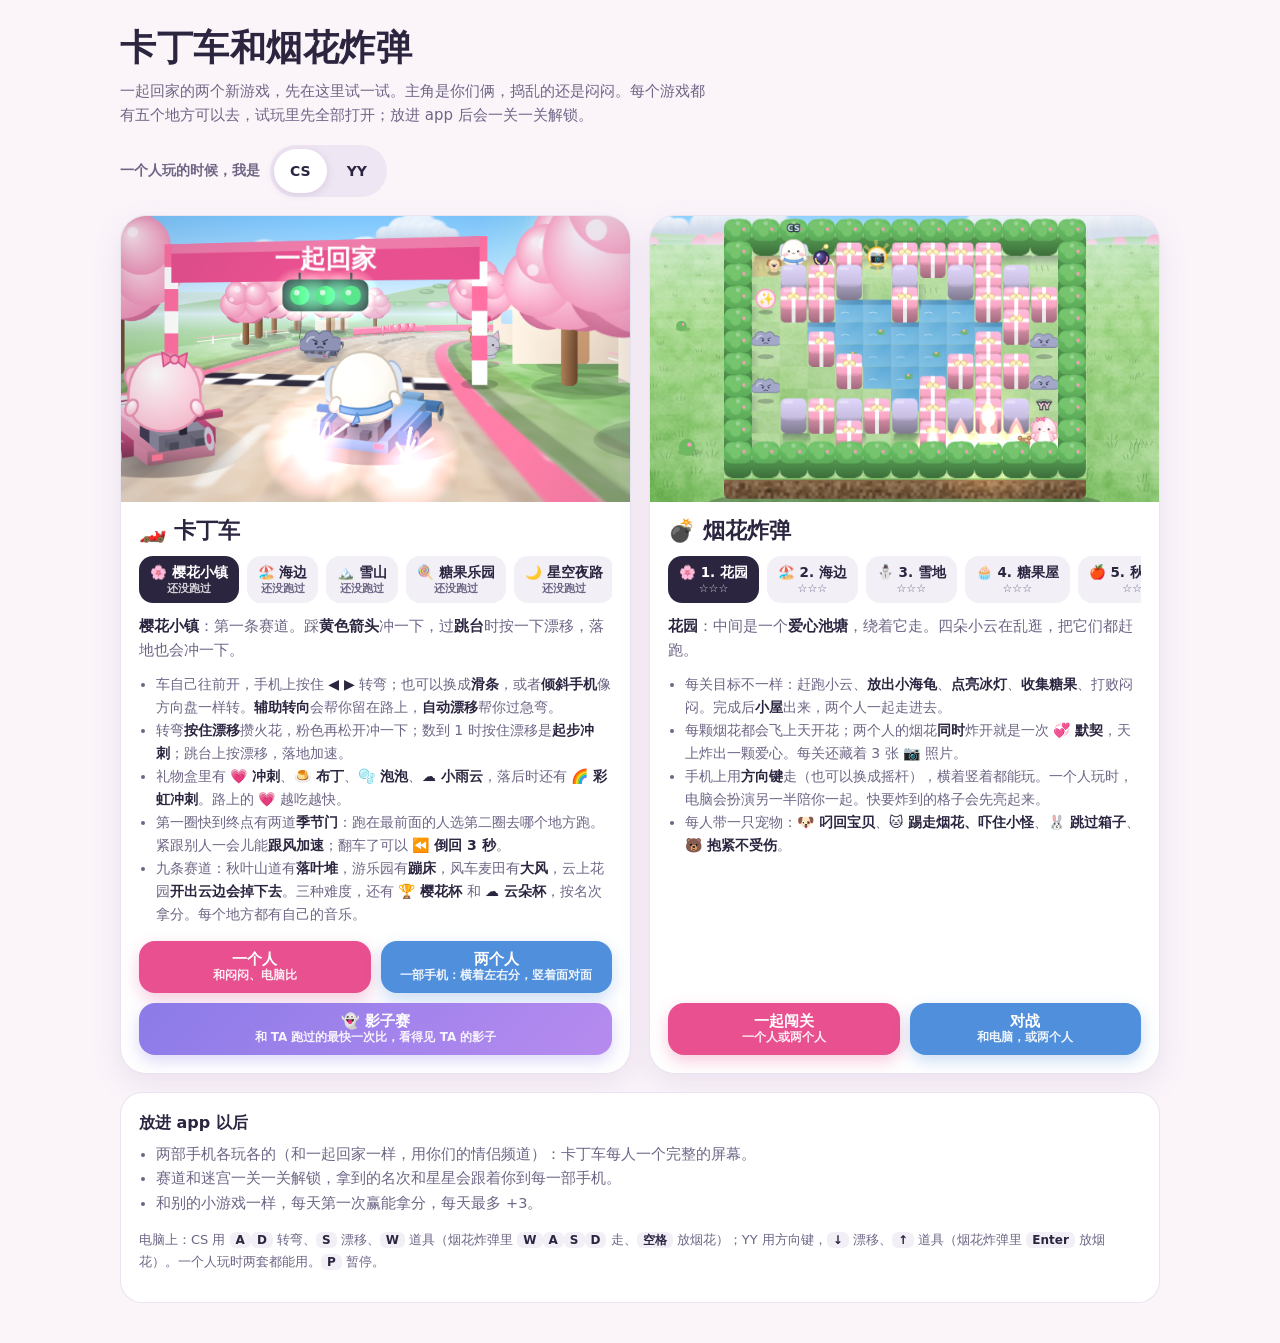
==== kartbomb.html @ a5ca8c25 "🏎️ 卡丁车 and 💣 烟花炸弹 join 小游戏 Two one-phone games, from the try-out the user played through and approve" ====
<!doctype html>
<html lang="zh-CN">
<head>
<meta charset="utf-8">
<meta name="viewport" content="width=device-width,initial-scale=1,viewport-fit=cover">
<title>卡丁车和烟花炸弹</title>
<!-- 🏎️ 卡丁车 and 💣 烟花炸弹 (CLAUDE.md §7.37). 恋爱积分簿 opens this page full screen in a frame of its own, so none
     of its classes or code can touch the app's; on its own it is the try-out (tools/kartbomb-test.js). -->
<style>html { color-scheme: light; } body { margin: 0; font-size: 14px; } img { max-width: 100%; } [hidden] { display: none !important; }</style>
<style>
/* layout: a short header, two game cards (each with its places to pick from), a note; a game opens full screen over the page */
:root {
  --bg: #FBF5FA; --card: #FFFFFF; --ink: #2C2540; --sub: #6E6585; --line: rgba(120, 90, 160, .16);
  --pink: #E8508F; --pink-ink: #C23A74; --blue: #4F8FDB; --blue-ink: #2F6DB8; --chip: rgba(150, 120, 190, .12); --chip-on: #2C2540; --chip-on-ink: #FFFFFF;
  --shadow: 0 10px 30px rgba(120, 80, 160, .12);
  --font: -apple-system, BlinkMacSystemFont, "PingFang SC", "Hiragino Sans GB", "Noto Sans SC", "Microsoft YaHei", system-ui, sans-serif;
}
@media (prefers-color-scheme: dark) { :root:not([data-theme="light"]) {
  --bg: #16132A; --card: #221E3A; --ink: #EEE8F6; --sub: #ADA4C4; --line: rgba(200, 180, 255, .14);
  --pink-ink: #FF8FB8; --blue-ink: #8DB8F2; --chip: rgba(190, 170, 255, .12); --chip-on: #EEE8F6; --chip-on-ink: #221E3A; --shadow: 0 10px 30px rgba(0, 0, 0, .35); color-scheme: dark } }
:root[data-theme="dark"] {
  --bg: #16132A; --card: #221E3A; --ink: #EEE8F6; --sub: #ADA4C4; --line: rgba(200, 180, 255, .14);
  --pink-ink: #FF8FB8; --blue-ink: #8DB8F2; --chip: rgba(190, 170, 255, .12); --chip-on: #EEE8F6; --chip-on-ink: #221E3A; --shadow: 0 10px 30px rgba(0, 0, 0, .35); color-scheme: dark }
html, body { background: var(--bg); color: var(--ink); font-family: var(--font); }
body { padding-left: max(16px, env(safe-area-inset-left, 0px)); padding-right: max(16px, env(safe-area-inset-right, 0px)); padding-block: 24px 40px; }
.wrap { max-width: 1040px; margin: 0 auto; display: flex; flex-direction: column; gap: 18px; }
header h1 { margin: 0; font-size: clamp(26px, 6vw, 36px); font-weight: 900; letter-spacing: .5px; text-wrap: balance; }
header p { margin: 6px 0 0; color: var(--sub); font-size: 15px; line-height: 1.6; max-width: 62ch; }
.who { display: flex; align-items: center; gap: 10px; flex-wrap: wrap; font-size: 14px; font-weight: 800; color: var(--sub); }
.seg { display: inline-flex; background: var(--chip); border-radius: 999px; padding: 4px; gap: 4px; }
.seg button { border: 0; background: transparent; color: var(--ink); font: inherit; font-weight: 800; padding: 7px 16px; border-radius: 999px; cursor: pointer; min-height: 44px; }
.seg button[aria-pressed="true"] { background: var(--card); box-shadow: 0 2px 8px rgba(80, 50, 120, .15); }
button:focus-visible { outline: 3px solid var(--blue); outline-offset: 2px; }
.games { display: grid; grid-template-columns: repeat(auto-fit, minmax(min(100%, 440px), 1fr)); gap: 18px; }
.gcard { background: var(--card); border: 1px solid var(--line); border-radius: 26px; box-shadow: var(--shadow); overflow: hidden; display: flex; flex-direction: column; min-width: 0; }
.gcard canvas { display: block; width: 100%; aspect-ratio: 16 / 9; height: auto; max-width: 100%; background: #CFE8F7; }
.gbody { padding: 14px 18px 18px; display: flex; flex-direction: column; gap: 10px; flex: 1; }
.gbody h2 { margin: 0; font-size: 22px; font-weight: 900; }
.places { display: flex; gap: 8px; overflow-x: auto; padding-bottom: 2px; scrollbar-width: none; }
.places::-webkit-scrollbar { display: none; }
.places button { flex: none; border: 0; background: var(--chip); color: var(--ink); font: inherit; font-weight: 800; font-size: 13.5px; border-radius: 14px; padding: 8px 11px; min-height: 44px; cursor: pointer; display: flex; flex-direction: column; align-items: center; gap: 1px; line-height: 1.2; }
.places button small { font-size: 11px; font-weight: 700; color: var(--sub); }
.places button[aria-pressed="true"] { background: var(--chip-on); color: var(--chip-on-ink); }
.places button[aria-pressed="true"] small { color: inherit; opacity: .8; }
.what { margin: 0; color: var(--sub); font-size: 14.5px; line-height: 1.65; min-height: 3.3em; }
.what b { color: var(--ink); }
.gbody ul { margin: 0; padding-left: 1.2em; color: var(--sub); font-size: 14px; line-height: 1.65; }
.gbody li b { color: var(--ink); }
.go { display: grid; grid-template-columns: 1fr 1fr; gap: 10px; margin-top: auto; padding-top: 4px; }
.go button { border: 0; border-radius: 16px; min-height: 52px; font: inherit; font-weight: 900; font-size: 15px; cursor: pointer; color: #fff; background: var(--pink); box-shadow: 0 6px 16px rgba(232, 80, 143, .3); padding: 8px 10px; line-height: 1.25; }
.go button.b { background: var(--blue); box-shadow: 0 6px 16px rgba(79, 143, 219, .3); }
.go button.c { grid-column: 1 / -1; background: linear-gradient(135deg, #8B7BE8, #B78BEF); box-shadow: 0 6px 16px rgba(139, 123, 232, .3); }
.go button small { display: block; font-weight: 700; font-size: 12px; opacity: .9; }
.note { background: var(--card); border: 1px solid var(--line); border-radius: 22px; padding: 16px 18px; font-size: 14.5px; line-height: 1.7; color: var(--sub); }
.note h3 { margin: 0 0 6px; font-size: 16px; color: var(--ink); }
.note ul { margin: 0; padding-left: 1.2em; }
.keys { font-size: 13px; color: var(--sub); }
kbd { font: inherit; font-size: 12px; font-weight: 800; background: var(--chip); border-radius: 6px; padding: 1px 6px; color: var(--ink); }

/* the game, full screen */
#play { position: fixed; inset: 0; z-index: 50; background: #1E1A36; overscroll-behavior: none; touch-action: none; user-select: none; -webkit-user-select: none; }
#cv { position: absolute; inset: 0; width: 100%; height: 100%; display: block; }
#hud { position: absolute; left: 0; right: 0; top: 0; display: flex; gap: 6px; align-items: center; flex-wrap: wrap; pointer-events: none;
  padding: calc(env(safe-area-inset-top, 0px) + 8px) calc(max(10px, env(safe-area-inset-right, 0px)) + 100px * var(--ui)) 8px calc(max(10px, env(safe-area-inset-left, 0px)) + 50px * var(--ui)); }
.hc { display: inline-flex; align-items: center; gap: 5px; background: rgba(20, 16, 40, .62); color: #fff; font-weight: 800; font-size: calc(13px * var(--ui)); border-radius: 999px; padding: calc(6px * var(--ui)) calc(11px * var(--ui)); font-variant-numeric: tabular-nums; white-space: nowrap; }
.hc i { width: 10px; height: 10px; border-radius: 50%; display: inline-block; }
.tb { position: absolute; top: calc(env(safe-area-inset-top, 0px) + 6px); width: calc(42px * var(--ui)); height: calc(42px * var(--ui)); border-radius: 50%; border: 0; background: rgba(20, 16, 40, .62); color: #fff; font-size: calc(17px * var(--ui)); font-weight: 900; cursor: pointer; z-index: 3; display: grid; place-items: center; padding: 0; }
#xbtn { left: max(8px, env(safe-area-inset-left, 0px)); }
#pause { right: calc(max(8px, env(safe-area-inset-right, 0px)) + 48px * var(--ui)); }
#play { --ui: 1; -webkit-touch-callout: none; -webkit-tap-highlight-color: transparent; }
#pad, #pad * { -webkit-touch-callout: none; -webkit-user-select: none; user-select: none; }
.panel .seg3 button:disabled { opacity: .45; cursor: not-allowed; }
.opt small.hint { flex-basis: 100%; color: #6E6585; font-size: 12px; }
@media (max-height: 440px) {   /* a phone on its side inside an app with its own bar: the start card fits without scrolling */
  #msg .panel { padding: 12px 14px; gap: 7px; }
  #msg .panel .big, #msg .panel .opt small:not(.tilt-why), #msg .panel .opt small.hint { display: none; }
  #msg .panel h2 { font-size: 18px; margin: 0; }
  #msg .panel > p { font-size: 13px; line-height: 1.45; display: -webkit-box; -webkit-line-clamp: 2; -webkit-box-orient: vertical; overflow: hidden; }
  #msg .panel .opts { align-items: start; gap: 6px; }
  #msg .panel .opt { padding: 6px 10px; }
  #msg .panel .pp { gap: 4px; }
}
#play.face .tb { top: calc(50% - 21px * var(--ui)); }   /* face to face: the corner buttons sit on the line between the two halves */
/* ◀ ▶ as two big buttons: one touch area, so a thumb can slide from one to the other */
.bz { position: absolute; pointer-events: auto; touch-action: none; display: flex; gap: calc(var(--s, 84px) * .18); align-items: center; justify-content: center; }
.bzb { width: var(--s, 84px); height: var(--s, 84px); border-radius: 50%; border: 2px solid rgba(255, 255, 255, .78); background: rgba(30, 20, 60, .34); color: #fff; font: 900 calc(var(--s, 84px) * .34) var(--font); display: grid; place-items: center; backdrop-filter: blur(4px); -webkit-backdrop-filter: blur(4px); pointer-events: none; transition: transform .08s, background .08s; }
.bz.cs .bzb { border-color: rgba(127, 178, 236, .95); } .bz.yy .bzb { border-color: rgba(255, 143, 179, .95); }
.bz[data-dir="l"] .bzb.l, .bz[data-dir="r"] .bzb.r { background: rgba(255, 226, 122, .7); color: #2C2540; transform: scale(.93); }
/* 方向键: a cross that stays put; where the thumb is on it is the way you walk */
.dz { position: absolute; pointer-events: auto; touch-action: none; }
.dzc { position: absolute; left: 50%; top: 50%; transform: translate(-50%, -50%); display: grid; grid-template-columns: repeat(3, var(--s, 56px)); grid-template-rows: repeat(3, var(--s, 56px)); gap: 3px; pointer-events: none; }
.dzb { border-radius: 14px; border: 2px solid rgba(255, 255, 255, .78); background: rgba(30, 20, 60, .34); color: #fff; font: 900 calc(var(--s, 56px) * .36) var(--font); display: grid; place-items: center; backdrop-filter: blur(4px); -webkit-backdrop-filter: blur(4px); transition: transform .08s, background .08s; }
.dzb.u { grid-area: 1 / 2; } .dzb.l { grid-area: 2 / 1; } .dzb.r { grid-area: 2 / 3; } .dzb.d { grid-area: 3 / 2; }
.dzm { grid-area: 2 / 2; border-radius: 50%; margin: 22%; background: rgba(255, 255, 255, .25); }
.dz.cs .dzb { border-color: rgba(127, 178, 236, .95); } .dz.yy .dzb { border-color: rgba(255, 143, 179, .95); }
.dz[data-a="u"] .dzb.u, .dz[data-a="d"] .dzb.d, .dz[data-a="l"] .dzb.l, .dz[data-a="r"] .dzb.r { background: rgba(255, 226, 122, .7); color: #2C2540; transform: scale(.93); }
.dz[data-b="u"] .dzb.u, .dz[data-b="d"] .dzb.d, .dz[data-b="l"] .dzb.l, .dz[data-b="r"] .dzb.r { background: rgba(255, 226, 122, .35); }
.dz .tag { position: absolute; top: 2px; left: 8px; font-size: 12px; font-weight: 900; color: #fff; text-shadow: 0 1px 3px rgba(0, 0, 0, .5); }
/* 倾斜: a little wheel that turns as the phone does; a tap sets "straight" to how you hold it now */
.tw { position: absolute; pointer-events: auto; touch-action: none; display: flex; flex-direction: column; align-items: center; gap: 4px; background: none; border: 0; padding: 0; cursor: pointer; }
.twd { width: 58px; height: 58px; border-radius: 50%; border: 6px solid rgba(255, 255, 255, .85); background: radial-gradient(circle, rgba(255, 255, 255, .9) 0 18%, transparent 19%), linear-gradient(transparent 44%, rgba(255, 255, 255, .85) 44% 56%, transparent 56%); box-shadow: 0 3px 10px rgba(0, 0, 0, .25); }
.twl { font: 800 11.5px var(--font); color: #fff; text-shadow: 0 1px 3px rgba(0, 0, 0, .6); white-space: nowrap; }
.flip { transform: rotate(180deg); }
#gkeys { position: absolute; left: 0; right: 0; bottom: calc(env(safe-area-inset-bottom, 0px) + 12px); display: flex; justify-content: space-around; gap: 12px; pointer-events: none; z-index: 2; }
#gkeys span { background: rgba(20, 16, 40, .62); color: #fff; font: 800 calc(13px * var(--ui)) var(--font); padding: calc(6px * var(--ui)) calc(12px * var(--ui)); border-radius: 999px; white-space: nowrap; }
#gkeys kbd { font: inherit; background: rgba(255, 255, 255, .18); border-radius: 6px; padding: 0 5px; margin: 0 1px; }
.opt .tilt-why { flex-basis: 100%; color: #A0446D; font-size: 12px; line-height: 1.45; }
.kb-sr { position: absolute !important; width: 1px; height: 1px; overflow: hidden; clip-path: inset(50%); white-space: nowrap; }
.coach.flip { transform: rotate(180deg); animation: none; }
.rwb { position: absolute; left: 50%; bottom: calc(env(safe-area-inset-bottom, 0px) + 168px); transform: translateX(-50%); z-index: 4; border: 0; border-radius: 999px; padding: 10px 18px; min-height: 46px; font: 900 calc(15px * var(--ui)) var(--font); color: #2C2540; background: #FFF4C2; box-shadow: 0 6px 18px rgba(0, 0, 0, .3); cursor: pointer; animation: rwPulse 1.1s ease-in-out infinite; }
.rwb kbd { font: inherit; background: rgba(44, 37, 64, .12); border-radius: 6px; padding: 0 5px; }
@keyframes rwPulse { 50% { transform: translateX(-50%) scale(1.07); } }
@media (pointer: fine) { .rwb { bottom: calc(76px * var(--ui)); } }
@media (prefers-reduced-motion: reduce) { .rwb { animation: none; } }
@media (max-height: 520px) { #msg .panel .tips { display: none; } }
@media (max-height: 520px) and (min-width: 640px) { #msg .panel { width: min(100%, 640px); } #msg .panel .opts { display: grid; grid-template-columns: 1fr 1fr; } }
#mute { right: max(8px, env(safe-area-inset-right, 0px)); }
#pad { position: absolute; inset: 0; pointer-events: none; }
.cl { position: absolute; bottom: calc(env(safe-area-inset-bottom, 0px) + 12px); display: flex; gap: 8px; pointer-events: none; align-items: flex-end; }
.cl.l { left: max(12px, env(safe-area-inset-left, 0px)); }
.cl.r { right: max(12px, env(safe-area-inset-right, 0px)); }
.cl .tag, .jz .tag { position: absolute; top: -20px; font-size: 12px; font-weight: 900; color: #fff; text-shadow: 0 1px 3px rgba(0, 0, 0, .5); }
.jz .tag { top: 6px; }
.cl.l .tag { left: 2px; } .cl.r .tag { right: 2px; }
.pb { pointer-events: auto; width: var(--s, 62px); height: var(--s, 62px); border-radius: 50%; border: 2px solid rgba(255, 255, 255, .75); background: rgba(30, 20, 60, .34);
  color: #fff; font: 900 20px/1 var(--font); display: grid; place-items: center; touch-action: none; -webkit-tap-highlight-color: transparent; backdrop-filter: blur(4px); padding: 0; }
.pb.on { background: rgba(30, 20, 60, .6); transform: scale(.94); }
.pb.wide { border-radius: 20px; width: calc(var(--s, 62px) * 1.25); font-size: 14px; }
.pb.cs { border-color: rgba(127, 178, 236, .95); } .pb.yy { border-color: rgba(255, 143, 179, .95); }
.col { display: flex; flex-direction: column; gap: 8px; align-items: center; }
/* the thumb stick: touch anywhere in its zone and it appears under the thumb */
.jz { position: absolute; pointer-events: auto; touch-action: none; }
.jb { position: absolute; width: 112px; height: 112px; margin: -56px 0 0 -56px; border-radius: 50%; background: rgba(30, 20, 60, .22); border: 2px solid rgba(255, 255, 255, .55); pointer-events: none; transition: opacity .2s; }
.jz.cs .jb { border-color: rgba(127, 178, 236, .9); } .jz.yy .jb { border-color: rgba(255, 143, 179, .9); }
.jk { position: absolute; left: 50%; top: 50%; width: 50px; height: 50px; margin: -25px 0 0 -25px; border-radius: 50%; background: rgba(255, 255, 255, .85); box-shadow: 0 3px 10px rgba(0, 0, 0, .25); }
.jz.idle .jb { opacity: .55; }
#msg { position: absolute; inset: 0; display: grid; place-items: center; grid-template-rows: minmax(0, 1fr); grid-template-columns: minmax(0, 1fr); background: rgba(14, 10, 30, .55); padding: max(16px, env(safe-area-inset-top, 0px)) max(16px, env(safe-area-inset-right, 0px)) max(16px, env(safe-area-inset-bottom, 0px)) max(16px, env(safe-area-inset-left, 0px)); z-index: 4; }   /* a definite row, so a tall card's max-height: 100% holds and it scrolls inside the screen */
.panel { box-sizing: border-box; width: min(100%, 380px); max-height: 100%; overflow: auto; background: #FFFDF9; color: #2C2540; border-radius: 24px; padding: 20px; text-align: center; display: flex; flex-direction: column; gap: 10px; box-shadow: 0 18px 50px rgba(0, 0, 0, .35); }
.panel h2 { margin: 0; font-size: 23px; font-weight: 900; }
.panel p { margin: 0; color: #5A5170; font-size: 14.5px; line-height: 1.6; }
.panel .big { font-size: 40px; line-height: 1; }
.panel .stars { font-size: 30px; letter-spacing: 4px; color: #F5B830; }
.panel .rows { display: flex; flex-direction: column; gap: 6px; text-align: left; }
.panel .rows div { display: flex; justify-content: space-between; background: rgba(150, 120, 190, .12); border-radius: 12px; padding: 8px 12px; font-weight: 800; font-variant-numeric: tabular-nums; }
.panel .btns { display: grid; grid-template-columns: 1fr 1fr; gap: 10px; }
.panel button { border: 0; border-radius: 14px; min-height: 48px; font: inherit; font-weight: 900; font-size: 15px; cursor: pointer; background: #E8508F; color: #fff; padding: 6px 8px; }
.panel button.alt { background: #ECE6F3; color: #2C2540; }
.panel button.wide { grid-column: 1 / -1; }
.panel button small { font-size: 12px; font-weight: 700; }
.pp { display: flex; flex-direction: column; gap: 6px; text-align: left; background: rgba(150, 120, 190, .1); border-radius: 16px; padding: 10px; }
.pp b { font-size: 14px; }
.pps { display: grid; grid-template-columns: repeat(4, 1fr); gap: 6px; }
.panel .pps button { background: #FFFFFF; color: #2C2540; border: 2px solid #E6DDF0; border-radius: 14px; min-height: 64px; padding: 4px 2px; display: flex; flex-direction: column; align-items: center; gap: 2px; font-size: 12.5px; }
.panel .pps button[aria-pressed="true"] { border-color: #E8508F; background: #FFF0F6; box-shadow: 0 0 0 2px rgba(232, 80, 143, .25); }
.pps img { width: 38px; height: 38px; }
.ppd { font-size: 13px !important; line-height: 1.5 !important; }
.pb.sk { font-size: 24px; }
.sz { position: absolute; pointer-events: auto; touch-action: none; display: flex; flex-direction: column; align-items: center; justify-content: center; gap: 8px; }
.szb { width: min(82%, 230px); height: 46px; border-radius: 999px; background: rgba(30, 20, 60, .32); border: 2px solid rgba(255, 255, 255, .75); position: relative; backdrop-filter: blur(4px); }
.sz.cs .szb { border-color: rgba(127, 178, 236, .95); } .sz.yy .szb { border-color: rgba(255, 143, 179, .95); }
.szk { position: absolute; left: 50%; top: 50%; width: 56px; height: 56px; margin: -28px 0 0 -28px; border-radius: 50%; background: rgba(255, 255, 255, .92); box-shadow: 0 3px 10px rgba(0, 0, 0, .25); transition: transform .08s; }
.sz.on .szk { transition: none; }
.sza { position: absolute; top: 50%; transform: translateY(-50%); color: rgba(255, 255, 255, .75); font: 900 18px var(--font); pointer-events: none; transition: color .1s, transform .1s; }
.sza.l { left: 12px; } .sza.r { right: 12px; }
.sz[data-dir="l"] .sza.l, .sz[data-dir="r"] .sza.r { color: #FFE27A; transform: translateY(-50%) scale(1.35); }
.sz[data-dir="l"] .szb { background: linear-gradient(90deg, rgba(255, 226, 122, .6), rgba(30, 20, 60, .32) 62%); }
.sz[data-dir="r"] .szb { background: linear-gradient(270deg, rgba(255, 226, 122, .6), rgba(30, 20, 60, .32) 62%); }
.coach { position: absolute; z-index: 5; pointer-events: none; background: #FFF8E1; color: #2C2540; font: 800 13.5px/1.35 var(--font); padding: 7px 11px; border-radius: 12px; box-shadow: 0 6px 18px rgba(0, 0, 0, .3); max-width: min(92vw, 640px); animation: coachIn .35s ease-out both; }
.coach::after { content: ""; position: absolute; left: var(--ax, 50%); bottom: -7px; margin-left: -7px; border: 7px solid transparent; border-top-color: #FFF8E1; border-bottom: 0; }
.coach.below::after { display: none; }
@keyframes coachIn { from { opacity: 0; transform: translateY(6px); } }
@media (prefers-reduced-motion: reduce) { .coach { animation: none; } }
.hc.pc { position: fixed; }
.panel .rec { color: #C23A74; font-weight: 900; font-size: 16px; }
.panel .paid { color: #1F7A50; font-weight: 900; font-size: 15px; }
.pgx { position: fixed; z-index: 30; top: max(10px, env(safe-area-inset-top, 0px)); left: max(10px, env(safe-area-inset-left, 0px)); width: 44px; height: 44px; border-radius: 50%; border: 0; background: var(--chip); color: var(--ink); font-size: 18px; font-weight: 900; cursor: pointer; box-shadow: var(--shadow); }
html.in-app .wrap { padding-top: 56px; }
.szl { font: 800 12px var(--font); color: #fff; text-shadow: 0 1px 3px rgba(0, 0, 0, .6); pointer-events: none; }
.sz.small .szb { height: 40px; } .sz.small .szk { width: 46px; height: 46px; margin: -23px 0 0 -23px; }
.opts { display: flex; flex-direction: column; gap: 8px; text-align: left; }
.opt { display: flex; align-items: center; gap: 10px; flex-wrap: wrap; background: rgba(150, 120, 190, .1); border-radius: 14px; padding: 8px 10px; }
.opt b { font-size: 14px; min-width: 4.5em; }
.opt small { color: #6E6585; font-size: 12px; }
.seg3 { display: flex; gap: 4px; background: rgba(150, 120, 190, .15); border-radius: 999px; padding: 3px; }
.panel .seg3 button { min-height: 44px; background: transparent; color: #2C2540; border-radius: 999px; padding: 4px 14px; font-size: 14px; }
.panel .seg3 button[aria-pressed="true"] { background: #E8508F; color: #fff; }
.panel .tog { min-height: 44px; padding: 4px 18px; background: #ECE6F3; color: #2C2540; }
.panel .tog[aria-pressed="true"] { background: #2F9E6B; color: #fff; }
.tips { text-align: left; margin: 0; padding-left: 1.2em; color: #5A5170; font-size: 13.5px; line-height: 1.6; }
</style>
</head>
<body>


<div class="wrap">
  <header>
    <h1>卡丁车和烟花炸弹</h1>
    <p>一起回家的两个新游戏，先在这里试一试。主角是你们俩，捣乱的还是闷闷。每个游戏都有五个地方可以去，试玩里先全部打开；放进 app 后会一关一关解锁。</p>
  </header>
  <div class="who"><span>一个人玩的时候，我是</span>
    <div class="seg" role="group" aria-label="一个人玩的时候用哪个角色"><button type="button" id="me-cs" aria-pressed="true">CS</button><button type="button" id="me-yy" aria-pressed="false">YY</button></div>
  </div>
  <div class="games">
    <section class="gcard" aria-labelledby="h-kart">
      <canvas id="pv-kart" width="640" height="360" aria-label="卡丁车：从车后面看出去的赛道"></canvas>
      <div class="gbody">
        <h2 id="h-kart">🏎️ 卡丁车</h2>
        <div class="places" id="kart-places" role="group" aria-label="选一条赛道"></div>
        <p class="what" id="kart-what"></p>
        <ul>
          <li>车自己往前开，手机上按住 <b>◀ ▶</b> 转弯；也可以换成<b>滑条</b>，或者<b>倾斜手机</b>像方向盘一样转。<b>辅助转向</b>会帮你留在路上，<b>自动漂移</b>帮你过急弯。</li>
          <li>转弯<b>按住漂移</b>攒火花，粉色再松开冲一下；数到 1 时按住漂移是<b>起步冲刺</b>；跳台上按漂移，落地加速。</li>
          <li>礼物盒里有 <b>💗 冲刺</b>、<b>🍮 布丁</b>、<b>🫧 泡泡</b>、<b>☁️ 小雨云</b>，落后时还有 <b>🌈 彩虹冲刺</b>。路上的 💗 越吃越快。</li>
          <li>第一圈快到终点有两道<b>季节门</b>：跑在最前面的人选第二圈去哪个地方跑。紧跟别人一会儿能<b>跟风加速</b>；翻车了可以 <b>⏪ 倒回 3 秒</b>。</li>
          <li>九条赛道：秋叶山道有<b>落叶堆</b>，游乐园有<b>蹦床</b>，风车麦田有<b>大风</b>，云上花园<b>开出云边会掉下去</b>。三种难度，还有 <b>🏆 樱花杯</b> 和 <b>☁️ 云朵杯</b>，按名次拿分。每个地方都有自己的音乐。</li>
        </ul>
        <div class="go">
          <button type="button" data-play="kart:1p">一个人<small>和闷闷、电脑比</small></button>
          <button type="button" class="b" data-play="kart:2p">两个人<small>一部手机：横着左右分，竖着面对面</small></button>
          <button type="button" class="c" data-play="kart:tt">👻 影子赛<small>和 TA 跑过的最快一次比，看得见 TA 的影子</small></button>
        </div>
      </div>
    </section>
    <section class="gcard" aria-labelledby="h-bomb">
      <canvas id="pv-bomb" width="640" height="360" aria-label="烟花炸弹：迷宫里的礼物盒、烟花和小怪"></canvas>
      <div class="gbody">
        <h2 id="h-bomb">💣 烟花炸弹</h2>
        <div class="places" id="bomb-places" role="group" aria-label="选一个地方"></div>
        <p class="what" id="bomb-what"></p>
        <ul>
          <li>每关目标不一样：赶跑小云、<b>放出小海龟</b>、<b>点亮冰灯</b>、<b>收集糖果</b>、打败闷闷。完成后<b>小屋</b>出来，两个人一起走进去。</li>
          <li>每颗烟花都会飞上天开花；两个人的烟花<b>同时</b>炸开就是一次 <b>💞 默契</b>，天上炸出一颗爱心。每关还藏着 3 张 📷 照片。</li>
          <li>手机上用<b>方向键</b>走（也可以换成摇杆），横着竖着都能玩。一个人玩时，电脑会扮演另一半陪你一起。快要炸到的格子会先亮起来。</li>
          <li>每人带一只宠物：<b>🐶 叼回宝贝</b>、<b>🐱 踢走烟花、吓住小怪</b>、<b>🐰 跳过箱子</b>、<b>🐻 抱紧不受伤</b>。</li>
        </ul>
        <div class="go">
          <button type="button" data-play="bomb:coop">一起闯关<small>一个人或两个人</small></button>
          <button type="button" class="b" data-play="bomb:vs">对战<small>和电脑，或两个人</small></button>
        </div>
      </div>
    </section>
  </div>
  <div class="note">
    <h3>放进 app 以后</h3>
    <ul>
      <li>两部手机各玩各的（和一起回家一样，用你们的情侣频道）：卡丁车每人一个完整的屏幕。</li>
      <li>赛道和迷宫一关一关解锁，拿到的名次和星星会跟着你到每一部手机。</li>
      <li>和别的小游戏一样，每天第一次赢能拿分，每天最多 +3。</li>
    </ul>
    <p class="keys" id="keys">电脑上：CS 用 <kbd>A</kbd><kbd>D</kbd> 转弯、<kbd>S</kbd> 漂移、<kbd>W</kbd> 道具（烟花炸弹里 <kbd>W</kbd><kbd>A</kbd><kbd>S</kbd><kbd>D</kbd> 走、<kbd>空格</kbd> 放烟花）；YY 用方向键，<kbd>↓</kbd> 漂移、<kbd>↑</kbd> 道具（烟花炸弹里 <kbd>Enter</kbd> 放烟花）。一个人玩时两套都能用。<kbd>P</kbd> 暂停。</p>
  </div>
</div>

<div id="play" hidden>
  <canvas id="cv"></canvas>
  <div id="hud"></div>
  <div id="pad"></div>
  <div id="gkeys" hidden></div>
  <button type="button" class="tb" id="xbtn" aria-label="退出">✕</button>
  <button type="button" class="tb" id="pause" aria-label="暂停">⏸</button>
  <button type="button" class="tb" id="mute" aria-label="声音">🔊</button>
  <div id="msg" hidden></div>
</div>

<script>
(() => {
'use strict';
const $ = (s) => document.querySelector(s);
const REDUCE = (() => { try { return matchMedia('(prefers-reduced-motion: reduce)').matches; } catch (e) { return false; } })();
const COARSE = (() => { try { return matchMedia('(pointer: coarse)').matches; } catch (e) { return false; } })();
const clamp = (v, a, b) => (v < a ? a : v > b ? b : v);
const lerp = (a, b, t) => a + (b - a) * t;
const approach = (v, t, d) => (v < t ? Math.min(t, v + d) : Math.max(t, v - d));
const rand = (a, b) => a + Math.random() * (b - a);
const pick = (a) => a[Math.floor(Math.random() * a.length)];
const TAU = Math.PI * 2;
const angDiff = (a, b) => { let d = (b - a) % TAU; if (d > Math.PI) d -= TAU; if (d < -Math.PI) d += TAU; return d; };
const fmt = (t) => `${Math.floor(t / 60)}:${(t % 60).toFixed(1).padStart(4, '0')}`;
const seeded = (s) => () => { s = (s * 16807) % 2147483647; return s / 2147483647; };
// a tiling patch of soft noise, grey around the middle: laid over a flat colour with 'soft-light' it gives it a surface
const NOISE = {};
function noiseTile(cell, seed = 1, size = 128) {
  const key = `${cell}:${seed}:${size}`; if (NOISE[key]) return NOISE[key];
  const rnd = seeded(seed * 7919 + cell * 31 + 1), n = Math.max(2, Math.round(size / cell)), lat = Float32Array.from({ length: n * n }, () => rnd());
  const cv = document.createElement('canvas'); cv.width = cv.height = size; const g = cv.getContext('2d'), im = g.createImageData(size, size), d = im.data;
  for (let y = 0; y < size; y++) {
    const fy = y / size * n, y0 = Math.floor(fy), uy = fy - y0, ty = uy * uy * (3 - 2 * uy), r0 = (y0 % n) * n, r1 = ((y0 + 1) % n) * n;
    for (let x = 0; x < size; x++) {
      const fx = x / size * n, x0 = Math.floor(fx), ux = fx - x0, tx = ux * ux * (3 - 2 * ux), c0 = x0 % n, c1 = (x0 + 1) % n;
      const a = lat[r0 + c0] + (lat[r0 + c1] - lat[r0 + c0]) * tx, b = lat[r1 + c0] + (lat[r1 + c1] - lat[r1 + c0]) * tx, o = (y * size + x) * 4;
      d[o] = d[o + 1] = d[o + 2] = (a + (b - a) * ty) * 255; d[o + 3] = 255;
    }
  }
  g.putImageData(im, 0, 0); return (NOISE[key] = cv);
}
function grain(g, x, y, w, h, o = {}) {
  const sc = o.scale || 1, p = g.createPattern(noiseTile(o.cell || 8, o.seed || 1), 'repeat');
  g.save(); g.globalCompositeOperation = o.op || 'soft-light'; g.globalAlpha = o.alpha ?? 0.5;
  g.translate(x, y); g.scale(sc, sc); g.fillStyle = p; g.fillRect(0, 0, w / sc, h / sc); g.restore();
}
const hexRGB = (h) => { const n = parseInt(h.slice(1), 16); return [n >> 16, (n >> 8) & 255, n & 255]; };
const mixHex = (a, b, t) => { const A = hexRGB(a), B = hexRGB(b); return `rgb(${A.map((v, i) => Math.round(v + (B[i] - v) * t)).join(',')})`; };
// fair-weather clouds: puffs that are lit from above, a flat bottom in their own shade
const CLOUDS = [];
function cloudSprite(i) {
  i %= 4; if (CLOUDS[i]) return CLOUDS[i];
  const rnd = seeded(97 + i * 131), W2 = 256, H2 = 120, base = H2 * 0.8, c = document.createElement('canvas'); c.width = W2; c.height = H2; const g = c.getContext('2d');
  g.save(); g.beginPath(); g.rect(0, 0, W2, base); g.clip();
  for (let k = 0; k < 13; k++) {
    const t = k / 12, r = (0.42 + Math.sin(t * Math.PI) * (0.55 + i * 0.06) + rnd() * 0.22) * H2 * 0.32, x = 34 + t * (W2 - 68) + (rnd() - 0.5) * 18, y = base - r * (0.5 + rnd() * 0.35);
    const gr = g.createRadialGradient(x - r * 0.3, y - r * 0.4, r * 0.1, x, y, r); gr.addColorStop(0, 'rgba(255,255,255,1)'); gr.addColorStop(0.72, 'rgba(249,251,255,.96)'); gr.addColorStop(1, 'rgba(236,241,250,0)');
    g.fillStyle = gr; g.beginPath(); g.arc(x, y, r, 0, TAU); g.fill();
  }
  g.globalCompositeOperation = 'source-atop';
  const sh = g.createLinearGradient(0, base - H2 * 0.42, 0, base); sh.addColorStop(0, 'rgba(150,165,198,0)'); sh.addColorStop(1, 'rgba(150,165,198,.5)'); g.fillStyle = sh; g.fillRect(0, 0, W2, base);
  g.restore();
  return (CLOUDS[i] = c);
}
const U32 = (hex) => { const n = parseInt(hex.slice(1), 16); return ((255 << 24) | ((n & 255) << 16) | (((n >> 8) & 255) << 8) | ((n >> 16) & 255)) >>> 0; };
const FONT = '-apple-system, BlinkMacSystemFont, "PingFang SC", "Hiragino Sans GB", "Noto Sans SC", "Microsoft YaHei", system-ui, sans-serif';
const ME = { k: 'cs' };
// Inside 恋爱积分簿 this page runs in a frame of the app's own (CLAUDE.md §7.37): the app says who holds the phone,
// your names, pays the points and keeps your records on every phone. On its own (the tests) it is the try-out.
const HOST = (() => { try { return window.parent !== window && window.parent.__kbHost ? window.parent.__kbHost : null; } catch (e) { return null; } })();
if (HOST) ME.k = HOST.me === 'yy' ? 'yy' : 'cs';
const NAME = { cs: (HOST && HOST.names && HOST.names.cs) || 'CS', yy: (HOST && HOST.names && HOST.names.yy) || 'YY', mm: '闷闷' };
const store = {
  get(k, d) { try { const v = localStorage.getItem(k); return v ? JSON.parse(v) : d; } catch (e) { return d; } },
  set(k, v) { try { localStorage.setItem(k, JSON.stringify(v)); } catch (e) {} },
};
const PKEY = HOST ? `kb_prog_${ME.k}` : 'kb_prog2';   // in the app: one record each, synced by the app (Prog's \`kb\`)
const PROG = Object.assign({ kart: {}, bomb: {} }, store.get(PKEY, {}));
const saveProg = () => { store.set(PKEY, PROG); if (HOST && HOST.sync) { try { HOST.sync(); } catch (e) {} } };
// the first win on a track, the first win of a cup, the first clear of a maze: +1 to whoever holds the phone, at most +3 a day
function payLine(kind, key, detail) {
  if (!HOST || !HOST.pay) return '';
  const id = 'pay' + Math.random().toString(36).slice(2, 8);
  Promise.resolve(HOST.pay(kind, key, detail)).then((r) => {
    const el = document.getElementById(id); if (!el || !r) return;
    el.textContent = r.pts ? `🎮 +${r.pts} 分！记在「本月记录」里了` : r.why === 'again' ? '这里第一次赢的分已经拿过了，换一个地方试试' : r.why === 'cap' ? '今天这个游戏的 +3 分拿满了，明天再来' : '';
    el.hidden = !el.textContent;
  }).catch(() => {});
  return `<p class="paid" id="${id}" hidden></p>`;
}

/* ══════════════ the game's own CS, YY and 闷闷 (from 一起回家) ══════════════ */
const CH = {
  cs: { body: '#FFFCF6', shade: '#EFE7DB', edge: '#CFC3B4', ear: '#DCE6F5', earEdge: '#A9BBD8', tint: '#4F8FDB', kart: '#8DBDF0', kartEdge: '#4F86C6' },
  yy: { body: '#FFD9E4', shade: '#F9BACD', edge: '#E995B2', ear: '#FFC4D6', earEdge: '#E995B2', tint: '#E8508F', kart: '#FFA3C4', kartEdge: '#D9558C' },
  mm: { tint: '#8E93B5', kart: '#B9BEDB', kartEdge: '#6A6F94' },
};
function partsSvg(k, face, id) {
  const cs = k === 'cs', c = CH[k], back = face === 'back';
  const eyes = back ? '' : {
    normal: '<circle cx="34" cy="50" r="3.6" fill="#3A2F3C"/><circle cx="66" cy="50" r="3.6" fill="#3A2F3C"/><circle cx="35.2" cy="48.8" r="1.2" fill="#fff"/><circle cx="67.2" cy="48.8" r="1.2" fill="#fff"/>',
    happy: '<path d="M30 52Q34 46 38 52M62 52Q66 46 70 52" fill="none" stroke="#3A2F3C" stroke-width="2.6" stroke-linecap="round"/>',
    hurt: '<path d="M30 47L37 51L30 55M70 47L63 51L70 55" fill="none" stroke="#3A2F3C" stroke-width="2.4" stroke-linecap="round" stroke-linejoin="round"/>',
    down: '<path d="M30 47L38 55M38 47L30 55M62 47L70 55M70 47L62 55" fill="none" stroke="#3A2F3C" stroke-width="2.4" stroke-linecap="round"/>',
  }[face];
  const mouth = back ? '' : face === 'happy' ? '<path d="M44 57Q50 65 56 57Z" fill="#E86A8A" stroke="#3A2F3C" stroke-width="2" stroke-linejoin="round"/>'
    : face === 'hurt' || face === 'down' ? '<ellipse cx="50" cy="59.5" rx="3" ry="3.4" fill="#3A2F3C"/>'
    : '<path d="M45 57Q47.5 60 50 57Q52.5 60 55 57" fill="none" stroke="#3A2F3C" stroke-width="2.2" stroke-linecap="round" stroke-linejoin="round"/>';
  const scarf = '<path d="M17 74Q50 88 83 74L84 82Q50 97 16 82Z" fill="#7FB2EC" stroke="#4F86C6" stroke-width="2.2" stroke-linejoin="round"/>'
    + (back ? '<path d="M38 86L30 100L40 97Z" fill="#7FB2EC" stroke="#4F86C6" stroke-width="2.2" stroke-linejoin="round"/>' : '<path d="M62 86L70 100L60 97Z" fill="#7FB2EC" stroke="#4F86C6" stroke-width="2.2" stroke-linejoin="round"/>');
  return `<ellipse cx="${cs ? 9 : 15}" cy="${cs ? 46 : 38}" rx="11" ry="${cs ? 23 : 15}" fill="${c.ear}" stroke="${c.earEdge}" stroke-width="2.6" transform="rotate(${cs ? 12 : -24} ${cs ? 9 : 15} ${cs ? 46 : 38})"/>
    <ellipse cx="${cs ? 91 : 85}" cy="${cs ? 46 : 38}" rx="11" ry="${cs ? 23 : 15}" fill="${c.ear}" stroke="${c.earEdge}" stroke-width="2.6" transform="rotate(${cs ? -12 : 24} ${cs ? 91 : 85} ${cs ? 46 : 38})"/>
    <path d="M50 8C79 8 93 31 93 59C93 86 76 100 50 100C24 100 7 86 7 59C7 31 21 8 50 8Z" fill="url(#${id})" stroke="${c.edge}" stroke-width="2.8"/>
    <ellipse cx="11" cy="72" rx="7" ry="10" fill="url(#${id})" stroke="${c.edge}" stroke-width="2.6" transform="rotate(24 11 72)"/>
    <ellipse cx="89" cy="72" rx="7" ry="10" fill="url(#${id})" stroke="${c.edge}" stroke-width="2.6" transform="rotate(-24 89 72)"/>
    ${cs ? scarf : back ? '' : '<path d="M50 84C46 79 39 82 42 88C44 92 50 95 50 95C50 95 56 92 58 88C61 82 54 79 50 84Z" fill="#FF8FB3"/>'}
    ${back ? '' : '<ellipse cx="24" cy="60" rx="8" ry="5" fill="#FF9CB8" opacity=".55"/><ellipse cx="76" cy="60" rx="8" ry="5" fill="#FF9CB8" opacity=".55"/>'}
    ${eyes}${mouth}
    ${cs ? '' : '<path d="M62 14L47 6L49 23Z M62 14L77 7L74 24Z" fill="#FF8FB3" stroke="#D9558C" stroke-width="2" stroke-linejoin="round"/><circle cx="62" cy="14.5" r="5" fill="#FFB3CB" stroke="#D9558C" stroke-width="2"/>'}`;
}
const gradDef = (k) => `<defs><radialGradient id="g" cx="38%" cy="26%" r="85%"><stop offset="0" stop-color="#fff"/><stop offset=".55" stop-color="${CH[k].body}"/><stop offset="1" stop-color="${CH[k].shade}"/></radialGradient></defs>`;
const charSvg = (k, face, feet) => `<svg xmlns="http://www.w3.org/2000/svg" viewBox="0 0 100 112">${gradDef(k)}${feet ? `<ellipse cx="36" cy="100" rx="11" ry="6" fill="url(#g)" stroke="${CH[k].edge}" stroke-width="2.6"/><ellipse cx="64" cy="100" rx="11" ry="6" fill="url(#g)" stroke="${CH[k].edge}" stroke-width="2.6"/>` : ''}${partsSvg(k, face, 'g')}</svg>`;
function mmSvg(mood, fill) {
  const brow = mood === 'sad' ? 'M-20 -6L-8 -10M20 -6L8 -10' : mood === 'happy' ? 'M-20 -10L-8 -12M20 -10L8 -12' : 'M-22 -12L-8 -6M22 -12L8 -6';
  const mouth = mood === 'sad' ? 'M-8 14Q0 8 8 14' : mood === 'happy' ? 'M-9 9Q0 18 9 9' : 'M-9 13Q0 7 9 13';
  return `<svg xmlns="http://www.w3.org/2000/svg" viewBox="-62 -44 124 70"><path d="M-52 22a20 20 0 0 1 4 -38a26 26 0 0 1 46 -14a24 24 0 0 1 42 10a19 19 0 0 1 12 42z" fill="${fill || (mood === 'happy' ? '#B9BEDB' : '#8E93B5')}" stroke="#6A6F94" stroke-width="3"/>
    <path d="M-40 -6a18 18 0 0 1 22 -14" fill="none" stroke="rgba(255,255,255,.55)" stroke-width="5" stroke-linecap="round"/><path d="${brow}" stroke="#2E2A44" stroke-width="3" stroke-linecap="round"/>
    <circle cx="-13" cy="0" r="4" fill="#2E2A44"/><circle cx="13" cy="0" r="4" fill="#2E2A44"/><path d="${mouth}" fill="none" stroke="#2E2A44" stroke-width="2.6" stroke-linecap="round"/>
    ${mood === 'sad' ? '<path d="M14 2q3 6 0 9q-3 -3 0 -9z" fill="#8CC8FF"/>' : ''}</svg>`;
}
const crabSvg = () => `<svg xmlns="http://www.w3.org/2000/svg" viewBox="0 0 120 90">
  <path d="M22 40Q8 30 14 14Q24 22 30 30M98 40Q112 30 106 14Q96 22 90 30" fill="#FF8A6B" stroke="#C9553A" stroke-width="3" stroke-linejoin="round"/>
  <path d="M10 14q4 -10 12 -6q-6 2 -4 8zM110 14q-4 -10 -12 -6q6 2 4 8z" fill="#FF8A6B" stroke="#C9553A" stroke-width="3" stroke-linejoin="round"/>
  <path d="M30 64L16 78M38 70L28 84M90 64L104 78M82 70L92 84" stroke="#C9553A" stroke-width="4" stroke-linecap="round"/>
  <ellipse cx="60" cy="56" rx="36" ry="24" fill="#FF8A6B" stroke="#C9553A" stroke-width="3"/><ellipse cx="50" cy="48" rx="14" ry="6" fill="rgba(255,255,255,.4)"/>
  <path d="M48 34V24M72 34V24" stroke="#C9553A" stroke-width="3"/><circle cx="48" cy="22" r="6" fill="#fff" stroke="#2E2A44" stroke-width="2"/><circle cx="72" cy="22" r="6" fill="#fff" stroke="#2E2A44" stroke-width="2"/>
  <circle cx="49" cy="23" r="3" fill="#2E2A44"/><circle cx="71" cy="23" r="3" fill="#2E2A44"/><path d="M52 62Q60 68 68 62" fill="none" stroke="#2E2A44" stroke-width="3" stroke-linecap="round"/></svg>`;
const IMG = {};
function loadImg(key, svg) {
  const im = new Image(); IMG[key] = im;
  return new Promise((res) => { im.onload = res; im.onerror = res; im.src = 'data:image/svg+xml;charset=utf-8,' + encodeURIComponent(svg); });
}
const artReady = Promise.all([
  ...['cs', 'yy'].flatMap((k) => ['normal', 'happy', 'hurt', 'down'].flatMap((f) => [loadImg(k + f, charSvg(k, f, false)), loadImg(k + f + 'F', charSvg(k, f, true))])),
  loadImg('csback', charSvg('cs', 'back', false)), loadImg('yyback', charSvg('yy', 'back', false)),
  loadImg('mm', mmSvg('grump')), loadImg('mmhappy', mmSvg('happy')), loadImg('mmsad', mmSvg('sad')),
  loadImg('cloud', mmSvg('grump', '#A3A8C9')), loadImg('cloudfast', mmSvg('grump', '#9FC3E8')), loadImg('cloudpink', mmSvg('grump', '#F0A9CB')), loadImg('crab', crabSvg()),
]);
// emoji are drawn once into a small canvas: typesetting a colour emoji every frame is slow
const EMO = new Map();
function emo(ch, px) {
  const key = ch + px; let c = EMO.get(key);
  if (!c) { c = document.createElement('canvas'); c.width = c.height = Math.ceil(px * 1.3); const g = c.getContext('2d'); g.font = `${px}px "Apple Color Emoji","Segoe UI Emoji","Noto Color Emoji",sans-serif`; g.textAlign = 'center'; g.textBaseline = 'middle'; g.fillText(ch, c.width / 2, c.height / 2 + px * 0.06); EMO.set(key, c); }
  return c;
}
function drawEmo(g, ch, x, y, px) { const c = emo(ch, Math.max(8, Math.round(px / 4) * 4)); g.drawImage(c, x - px * 0.65, y - px * 0.65, px * 1.3, px * 1.3); }
function rr(g, x, y, w, h, r) { r = Math.max(0, Math.min(r, w / 2, h / 2)); g.beginPath(); g.moveTo(x + r, y); g.arcTo(x + w, y, x + w, y + h, r); g.arcTo(x + w, y + h, x, y + h, r); g.arcTo(x, y + h, x, y, r); g.arcTo(x, y, x + w, y, r); g.closePath(); }
// outlined canvas text is slow to draw (a third of a frame went on it), so each one is drawn once into a small picture at the
// screen's own sharpness and that picture is reused. o: align left/center/right, base top/middle, lw outline, weight, grad [top, mid, bottom]
const TXT = new Map();
function textC(g, txt, x, y, px, fill = '#FFF', o = {}) {
  px = Math.max(6, Math.round(px)); const sc = Math.min(4, Math.max(1, Math.abs(g.getTransform().a))), lw = o.lw ?? Math.max(4, px * 0.14), wt = o.weight || 900;
  const key = `${txt}|${px}|${fill}|${o.grad || ''}|${lw}|${wt}|${Math.round(sc * 8)}`;
  let t = TXT.get(key);
  if (!t) {
    const c = document.createElement('canvas'), cg = c.getContext('2d'), f = `${wt} ${px}px ${FONT}`; cg.font = f;
    const tw = cg.measureText(txt).width, pad = Math.ceil(lw) + 2, w = Math.ceil(tw + pad * 2), h = Math.ceil(px * 1.4 + pad * 2);
    c.width = Math.max(1, Math.ceil(w * sc)); c.height = Math.max(1, Math.ceil(h * sc)); cg.scale(sc, sc); cg.font = f; cg.textBaseline = 'middle'; cg.textAlign = 'left'; cg.lineJoin = 'round';
    if (lw) { cg.lineWidth = lw; cg.strokeStyle = o.stroke || 'rgba(30,20,50,.85)'; cg.strokeText(txt, pad, h / 2); }
    if (o.grad) { const gr = cg.createLinearGradient(0, h / 2 - px * 0.5, 0, h / 2 + px * 0.5), st = o.grad.split(','); gr.addColorStop(0, st[0]); gr.addColorStop(0.42, st[1]); gr.addColorStop(1, st[2]); cg.fillStyle = gr; } else cg.fillStyle = fill;
    cg.fillText(txt, pad, h / 2);
    t = { c, w, h, tw, pad }; TXT.set(key, t); if (TXT.size > 400) TXT.delete(TXT.keys().next().value);
  }
  const ax = o.align === 'left' ? t.pad : o.align === 'right' ? t.pad + t.tw : t.pad + t.tw / 2, ay = o.base === 'top' ? t.h / 2 - px * 0.5 : t.h / 2;
  g.drawImage(t.c, x - ax, y - ay, t.w, t.h);
}
function bigText(g, txt, x, y, px, fill = '#FFF') { textC(g, txt, x, y, px, fill); }

/* ══════════════ sound: blips made on the spot, and an engine that follows your speed ══════════════ */
let AC = null, muted = false;
function audioOn() { if (AC) { if (AC.state === 'suspended') AC.resume(); return; } try { AC = new (window.AudioContext || window.webkitAudioContext)(); } catch (e) { AC = null; } }
function snd(kind) {
  if (!AC || muted) return;
  try {
    const t = AC.currentTime, g = AC.createGain(); g.connect(AC.destination);
    if (kind === 'boom' || kind === 'splash') {
      const len = kind === 'boom' ? 0.4 : 0.5, buf = AC.createBuffer(1, Math.floor(AC.sampleRate * len), AC.sampleRate), d = buf.getChannelData(0);
      for (let i = 0; i < d.length; i++) d[i] = (Math.random() * 2 - 1) * Math.pow(1 - i / d.length, 2);
      const src = AC.createBufferSource(), f = AC.createBiquadFilter(); f.type = kind === 'boom' ? 'lowpass' : 'bandpass'; f.frequency.value = kind === 'boom' ? 900 : 1400;
      src.buffer = buf; src.connect(f); f.connect(g); g.gain.setValueAtTime(kind === 'boom' ? 0.32 : 0.22, t); src.start(t); return;
    }
    const S = {
      pick: ['triangle', 660, 990, 0.12, 0.1], boost: ['sawtooth', 220, 700, 0.35, 0.06], hit: ['square', 220, 90, 0.25, 0.07], bump: ['triangle', 300, 160, 0.12, 0.1],
      place: ['triangle', 420, 300, 0.08, 0.1], count: ['sine', 520, 520, 0.18, 0.13], go: ['sine', 880, 880, 0.3, 0.13], door: ['triangle', 660, 1320, 0.4, 0.1],
      win: ['triangle', 523, 1046, 0.5, 0.11], final: ['triangle', 784, 1568, 0.45, 0.12], spark: ['sine', 1300, 1700, 0.06, 0.04], revive: ['sine', 440, 880, 0.3, 0.1], boss: ['sawtooth', 160, 80, 0.4, 0.08],
    }[kind];
    if (!S) return;
    const o = AC.createOscillator(); o.connect(g);
    o.type = S[0]; o.frequency.setValueAtTime(S[1], t); o.frequency.exponentialRampToValueAtTime(S[2], t + S[3]);
    g.gain.setValueAtTime(S[4], t); g.gain.exponentialRampToValueAtTime(0.001, t + S[3]); o.start(t); o.stop(t + S[3] + 0.02);
  } catch (e) {}
}
const Engine = {
  o: null, g: null,
  start() {
    if (!AC || this.o) return;
    try { this.o = AC.createOscillator(); this.o.type = 'sawtooth'; const f = AC.createBiquadFilter(); f.type = 'lowpass'; f.frequency.value = 380; this.g = AC.createGain(); this.g.gain.value = 0; this.o.connect(f); f.connect(this.g); this.g.connect(AC.destination); this.o.frequency.value = 55; this.o.start(); } catch (e) { this.o = null; }
  },
  set(v, on) { if (!this.o || !Number.isFinite(v)) return; const t = AC.currentTime; this.o.frequency.setTargetAtTime(52 + v * 4.4, t, 0.08); this.g.gain.setTargetAtTime(muted || !on ? 0 : 0.018 + v * 0.0011, t, 0.12); },
  stop() { try { if (this.o) this.o.stop(); } catch (e) {} this.o = null; },
};

/* ══════════════ music: a little tune for each place, written by the code itself ══════════════
   Chords, a bass line, a melody that lands on the chord on the strong beats and steps through the scale between them,
   and soft drums, scheduled a quarter of a second ahead on the audio clock. Nothing is downloaded. It speeds up a
   little for the last lap and for the hurry-up, and goes quiet when paused or muted. */
const midiHz = (m) => 440 * Math.pow(2, (m - 69) / 12);
function makeSong(o) {
  const rnd = seeded(o.seed * 97 + 13), sc = o.minor ? [0, 2, 3, 5, 7, 8, 10] : [0, 2, 4, 5, 7, 9, 11];
  const deg = (d) => o.root + sc[((d % 7) + 7) % 7] + 12 * Math.floor(d / 7);
  const one = o.prog.map((d) => ({ root: deg(d), chord: [deg(d), deg(d + 2), deg(d + 4)] })), nB = one.length;
  const mel = new Array(nB * 16).fill(0), len = new Array(nB * 16).fill(1);
  const RH = [[1, 0, 1, 0, 1, 1, 1, 0], [1, 0, 0, 1, 1, 0, 1, 0], [1, 1, 1, 0, 1, 0, 0, 0], [1, 0, 1, 1, 0, 1, 1, 0], [1, 0, 0, 0, 1, 0, 1, 1], [1, 1, 0, 1, 1, 0, 0, 0]];
  let cur = 9;
  for (let b = 0; b < nB * 2; b++) {
    const rh = RH[Math.floor(rnd() * RH.length)], d0 = o.prog[b % nB];
    for (let p = 0; p < 8; p++) {
      if (!rh[p]) continue;
      if (p === 0 || p === 4) { const tones = [d0, d0 + 2, d0 + 4].map((x) => x + 7); cur = tones.reduce((a, x) => (Math.abs(x - cur) < Math.abs(a - cur) ? x : a), tones[0]); }   // on the chord
      else cur += (rnd() < 0.6 ? 1 : 2) * (rnd() < 0.5 ? -1 : 1);   // stepping between
      cur = clamp(cur, 6, 14);
      let l = 1; while (p + l < 8 && !rh[p + l]) l++;
      mel[b * 8 + p] = deg(cur); len[b * 8 + p] = l;
    }
  }
  for (let b = 0; b < nB - 1; b++) for (let p = 0; p < 8; p++) { mel[(nB + b) * 8 + p] = mel[b * 8 + p]; len[(nB + b) * 8 + p] = len[b * 8 + p]; }   // the second time round answers the first
  return { bpm: o.bpm, bars: one.concat(one), mel, len, lead: o.lead || 'triangle', bell: !!o.bell, drums: o.drums !== false };
}
const SONGS = {
  sakura: { seed: 11, root: 60, bpm: 126, prog: [0, 4, 5, 3], bell: true },
  beach: { seed: 23, root: 65, bpm: 118, prog: [0, 5, 3, 4] },
  snow: { seed: 37, root: 62, bpm: 112, prog: [0, 3, 5, 4], bell: true, lead: 'sine' },
  candy: { seed: 41, root: 67, bpm: 134, prog: [0, 4, 3, 4], lead: 'square' },
  autumn: { seed: 71, root: 62, bpm: 104, prog: [0, 5, 3, 4], bell: true },
  park: { seed: 83, root: 65, bpm: 136, prog: [0, 4, 5, 4], lead: 'square' },
  farm: { seed: 89, root: 67, bpm: 118, prog: [0, 3, 4, 0] },
  sky: { seed: 97, root: 64, bpm: 116, prog: [0, 5, 3, 4], bell: true, lead: 'sine' },
  orchard: { seed: 101, root: 62, bpm: 100, prog: [0, 3, 4, 0], bell: true },
  night: { seed: 53, root: 57, bpm: 108, prog: [0, 5, 2, 6], minor: true, bell: true },
  garden: { seed: 61, root: 60, bpm: 112, prog: [0, 3, 0, 4], bell: true },
};
const songFor = (id, bomb) => { const o = SONGS[id] || SONGS.sakura; return makeSong(bomb ? Object.assign({}, o, { seed: o.seed + 100, bpm: Math.round(o.bpm * 0.9), lead: o.lead === 'sine' ? 'sine' : 'square' }) : o); };
const Music = {
  song: null, out: null, timer: 0, next: 0, step: 0, tempo: 1, paused: false, noise: null, beats: [],
  vol() { return muted || this.paused ? 0 : 0.1; },
  start(song) {
    if (!AC || !song) return; this.stop();
    this.song = song; this.step = 0; this.tempo = 1; this.paused = false; this.beats = [];
    try {
      this.out = AC.createGain(); this.out.gain.value = this.vol(); this.out.connect(AC.destination);
      if (!this.noise) { const b = AC.createBuffer(1, Math.floor(AC.sampleRate * 0.3), AC.sampleRate), d = b.getChannelData(0); for (let i = 0; i < d.length; i++) d[i] = Math.random() * 2 - 1; this.noise = b; }
    } catch (e) { this.out = null; this.song = null; return; }
    this.next = AC.currentTime + 0.1; this.timer = setInterval(() => this.pump(), 50); this.pump();
  },
  stop() {
    clearInterval(this.timer); this.timer = 0; this.song = null; this.beats = [];
    if (this.out) { const o = this.out; try { o.gain.setTargetAtTime(0, AC.currentTime, 0.06); } catch (e) {} setTimeout(() => { try { o.disconnect(); } catch (e) {} }, 500); }
    this.out = null;
  },
  pause(p) { this.paused = !!p; this.refresh(); },
  refresh() { try { if (this.out) this.out.gain.setTargetAtTime(this.vol(), AC.currentTime, 0.05); } catch (e) {} },
  speed(x) { this.tempo = x; },
  eighth() { return 60 / (this.song.bpm * this.tempo) / 2; },
  pulse() {   // 1 on the beat, falling to 0 halfway to the next: for things that move with the music
    if (!this.song || !AC || this.paused || muted) return 0;
    const now = AC.currentTime; let last = null; for (const b of this.beats) if (b <= now) last = b;
    return last === null ? 0 : Math.max(0, 1 - (now - last) / this.eighth());
  },
  pump() {
    if (!this.song || !AC || !this.out) return;
    if (this.paused) { this.next = AC.currentTime + 0.05; return; }
    while (this.next < AC.currentTime + 0.25) {
      const e = this.eighth();
      try { this.note(this.step, this.next, e); } catch (x) {}
      if (this.step % 2 === 0) { this.beats.push(this.next); if (this.beats.length > 6) this.beats.shift(); }
      this.next += e; this.step++;
    }
  },
  note(i, t, e) {
    const S = this.song, nB = S.bars.length, pos = i % 8, B = S.bars[Math.floor(i / 8) % nB], k = i % (nB * 8);
    if (S.drums) { if (pos === 0 || pos === 4) this.kick(t); if (pos === 2 || pos === 6) this.snare(t); this.hat(t, pos % 2 ? 0.5 : 1); }
    if (pos === 0) { this.tone('bass', B.root - 12, t, e * 3.6, 0.5); for (const m of B.chord) this.tone('pad', m, t, e * 7.6, 0.09); }
    if (pos === 4) this.tone('bass', B.root - 12 + 7, t, e * 3, 0.4);
    if (S.mel[k]) this.tone('lead', S.mel[k], t, e * S.len[k] * 0.92, S.lead === 'square' ? 0.14 : 0.3);
  },
  tone(kind, m, t, d, v) {
    const o = AC.createOscillator(), g = AC.createGain();
    o.type = kind === 'lead' ? this.song.lead : kind === 'bass' ? 'triangle' : 'sine'; o.frequency.value = midiHz(m);
    const a = kind === 'pad' ? 0.06 : 0.01;
    g.gain.setValueAtTime(0.0001, t); g.gain.linearRampToValueAtTime(v, t + a); g.gain.exponentialRampToValueAtTime(0.0001, t + Math.max(a + 0.02, d));
    o.connect(g); g.connect(this.out); o.start(t); o.stop(t + d + 0.05);
    if (kind === 'lead' && this.song.bell) { const o2 = AC.createOscillator(), g2 = AC.createGain(); o2.type = 'sine'; o2.frequency.value = midiHz(m + 24); g2.gain.setValueAtTime(v * 0.18, t); g2.gain.exponentialRampToValueAtTime(0.0001, t + Math.min(0.5, d)); o2.connect(g2); g2.connect(this.out); o2.start(t); o2.stop(t + Math.min(0.5, d) + 0.05); }
  },
  kick(t) { const o = AC.createOscillator(), g = AC.createGain(); o.frequency.setValueAtTime(140, t); o.frequency.exponentialRampToValueAtTime(48, t + 0.12); g.gain.setValueAtTime(0.55, t); g.gain.exponentialRampToValueAtTime(0.001, t + 0.16); o.connect(g); g.connect(this.out); o.start(t); o.stop(t + 0.18); },
  snare(t) { const s = AC.createBufferSource(), f = AC.createBiquadFilter(), g = AC.createGain(); s.buffer = this.noise; f.type = 'bandpass'; f.frequency.value = 1900; g.gain.setValueAtTime(0.28, t); g.gain.exponentialRampToValueAtTime(0.001, t + 0.12); s.connect(f); f.connect(g); g.connect(this.out); s.start(t); s.stop(t + 0.14); },
  hat(t, v) { const s = AC.createBufferSource(), f = AC.createBiquadFilter(), g = AC.createGain(); s.buffer = this.noise; f.type = 'highpass'; f.frequency.value = 7000; g.gain.setValueAtTime(0.06 * v, t); g.gain.exponentialRampToValueAtTime(0.001, t + 0.04); s.connect(f); f.connect(g); g.connect(this.out); s.start(t, Math.random() * 0.2); s.stop(t + 0.05); },
};

/* ══════════════ input: keys, buttons and thumb sticks fill the same per-player state ══════════════ */
const IN = { cs: {}, yy: {} };
const resetIn = () => { for (const p of ['cs', 'yy']) IN[p] = { l: 0, r: 0, u: 0, d: 0, drift: 0, item: 0, bomb: 0, skill: 0, dirs: [], joy: null, steer: 0, steerOn: false }; };
resetIn();
function press(p, k, on) {
  const s = IN[p]; if (!s) return;
  if (['l', 'r', 'u', 'd'].includes(k)) { s.dirs = s.dirs.filter((x) => x !== k); if (on) s.dirs.push(k); }
  if (on && !s[k] && (k === 'item' || k === 'bomb' || k === 'skill')) s[k + 'Hit'] = 1;
  s[k] = on ? 1 : 0;
}
// the way a player wants to go: the stick, or the keys (newest first), and a second way to try at a corner
function wants(p) { const s = IN[p]; if (s.joy) return s.joy; const n = s.dirs.length; return n ? [s.dirs[n - 1], s.dirs[n - 2] || null] : [null, null]; }
const KEYS = {
  KeyA: ['cs', 'l'], KeyD: ['cs', 'r'], KeyW: ['cs', 'u'], KeyS: ['cs', 'd'], Space: ['cs', 'bomb'], ShiftLeft: ['cs', 'drift'], KeyQ: ['cs', 'item'],
  KeyE: ['cs', 'item'], Period: ['yy', 'item'],
  ArrowLeft: ['yy', 'l'], ArrowRight: ['yy', 'r'], ArrowUp: ['yy', 'u'], ArrowDown: ['yy', 'd'], Enter: ['yy', 'bomb'], ShiftRight: ['yy', 'drift'], Slash: ['yy', 'item'],
};
function onKey(e, on) {
  if (!game) { if (on && e.code === 'Escape' && HOST && HOST.close) HOST.close(); return; }
  if (on && e.code === 'Escape') { closeGame(); return; }
  if (on && e.code === 'KeyP') { togglePause(); return; }
  if (on && e.code === 'KeyR' && game && game.rewind && !game.paused) { game.rewind(); return; }
  let m = KEYS[e.code]; if (!m) return;
  if (!UI.msg.hidden) return;   // a card is open: let Enter and Space press its buttons
  e.preventDefault();
  let [p, k] = m;
  k = keyFor(k);
  if (game.humans.length === 1) p = game.humans[0];   // one player: both sets of keys work
  if (e.repeat) return;
  press(p, k, on);
}
addEventListener('keydown', (e) => onKey(e, true));
addEventListener('keyup', (e) => { if (game && KEYS[e.code]) { const [p0, k0] = KEYS[e.code]; press(game.humans.length === 1 ? game.humans[0] : p0, keyFor(k0), false); } });
// what a key means in each game: the kart drifts and uses items; in 烟花炸弹 the drift and item keys are the pet's skill
function keyFor(k) {
  if (game.kind === 'kart') return k === 'd' ? 'drift' : k === 'u' || k === 'bomb' ? 'item' : k;
  return k === 'drift' || k === 'item' ? 'skill' : k;
}
addEventListener('blur', () => { resetIn(); if (game && !game.paused && game.state !== 'end') togglePause(true); });
document.addEventListener('visibilitychange', () => { if (document.hidden && game && !game.paused && game.state !== 'end') togglePause(true); });

/* ══════════════ the play screen ══════════════ */
const UI = { play: $('#play'), cv: $('#cv'), hud: $('#hud'), pad: $('#pad'), msg: $('#msg'), keys: $('#gkeys') };
const ctx = UI.cv.getContext('2d');
let game = null, raf = 0, last = 0, W = 0, H = 0, DPR = 1, UIS = 1;
function resize() {
  DPR = Math.min(2, window.devicePixelRatio || 1);
  W = UI.play.clientWidth; H = UI.play.clientHeight;
  UIS = clamp(Math.min(W / 440, H / 620), 1, 1.55);   // a laptop or a tablet: the buttons and words grow with the screen
  UI.play.style.setProperty('--ui', UIS.toFixed(3));
  UI.cv.width = Math.round(W * DPR); UI.cv.height = Math.round(H * DPR);
  if (game) { game.layout(); UI.play.classList.toggle('face', !!game.face); game.buildPad(); bindPad(); }
}
// 倾斜手机转弯: which way is down, seen from the screen, gives how far the phone is turned like a steering wheel
const Tilt = {
  state: 'off', raw: 0, zero: 0, got: 0, bound: false,
  angle() { try { if (screen.orientation && typeof screen.orientation.angle === 'number') return screen.orientation.angle; } catch (e) {} return typeof window.orientation === 'number' ? window.orientation : 0; },
  read(e) {
    if (e.beta == null || e.gamma == null) return;
    const b = e.beta * Math.PI / 180, gm = e.gamma * Math.PI / 180, a = Tilt.angle() * Math.PI / 180;
    const gx = Math.cos(b) * Math.sin(gm), gy = -Math.sin(b);   // gravity in the phone's own x / y
    const sx = gx * Math.cos(a) - gy * Math.sin(a), sy = gx * Math.sin(a) + gy * Math.cos(a);   // …and in the screen's, whichever way up it is
    const v = sx / Math.max(0.55, Math.hypot(sx, sy));
    Tilt.raw = Tilt.got ? Tilt.raw + (v - Tilt.raw) * 0.35 : v;
    if (!Tilt.got) Tilt.zero = Tilt.raw;
    Tilt.got++;
  },
  steer() { const d = Tilt.raw - Tilt.zero; return Math.abs(d) < 0.05 ? 0 : clamp((d - Math.sign(d) * 0.05) / 0.37, -1, 1); },
  center() { Tilt.zero = Tilt.raw; },
  // call it inside a tap (iPhones ask then); true once the phone is really sending its tilt, false if this page can't have it
  start() {
    if (Tilt.state === 'on' && Tilt.got) return Promise.resolve(true);
    Tilt.state = 'asking'; Tilt.got = 0;
    let ask = null;
    try { const D = window.DeviceOrientationEvent; if (D && typeof D.requestPermission === 'function') ask = D.requestPermission(); } catch (e) { ask = Promise.resolve('denied'); }
    return Promise.resolve(ask).catch(() => 'denied').then((r) => {
      if (r && r !== 'granted') return false;
      if (!Tilt.bound) { addEventListener('deviceorientation', Tilt.read); Tilt.bound = true; }
      return new Promise((res) => { const t0 = performance.now(); const wait = () => { if (Tilt.got > 1) res(true); else if (performance.now() - t0 > 1500) res(false); else setTimeout(wait, 60); }; wait(); });
    }).then((ok) => { Tilt.state = ok ? 'on' : 'none'; return ok; });
  },
};
const BSET = Object.assign({ walk: 'dpad' }, store.get('kb_bset', {}));
// why 倾斜 isn't there: a preview inside another site can't have the phone's motion; anywhere else this device didn't give it
const TILT_WHY = () => (EMBEDDED ? '倾斜手机转弯要在 app 里玩才行（这个预览页拿不到手机的感应器）' : '这部设备没有给倾斜（没有感应器，或者刚才没有允许），先用按钮或滑条吧');
// shown inside ANOTHER site's page (the Claude app's viewer) the phone's motion is out of reach; the app's own frame may have it
const EMBEDDED = (() => { try { if (window.self === window.top) return false; void window.top.location.href; return false; } catch (e) { return true; } })();   // 烟花炸弹 on a phone: 方向键 or the stick
addEventListener('resize', () => { if (game) resize(); });
function padBtn(p, k, label, cls = '', aria) { return `<button type="button" class="pb ${p} ${cls}" data-p="${p}" data-k="${k}" aria-label="${aria || label}">${label}</button>`; }
const joyZone = (p, style, tag) => `<div class="jz ${p} idle" data-p="${p}" style="${style}">${tag ? `<span class="tag" style="left:10px">${tag}</span>` : ''}<div class="jb"><div class="jk"></div></div></div>`;
// little bubbles that point at the controls on the first few plays, gone at the first touch or after a while
let coachT = 0;
function coachOff() { clearTimeout(coachT); for (const c of document.querySelectorAll('.coach')) c.remove(); }
function coach(kind, items, keysLine) {
  const n = store.get('kb_coach_' + kind, 0); if (n >= 2) return;
  store.set('kb_coach_' + kind, n + 1); coachOff();
  const placed = [];
  const add = (txt, x, y, below) => {
    const c = document.createElement('div'); c.className = 'coach' + (below ? ' below' : ''); c.textContent = txt; UI.play.appendChild(c);
    const w = c.offsetWidth, h = c.offsetHeight; let left = clamp(x - w / 2, 8, innerWidth - w - 8), top = below ? y : y - h - 12;
    for (const q of placed) if (top < q.top + q.h && top + h > q.top && left < q.left + q.w + 6 && left + w + 6 > q.left) {
      const l2 = q.left - 6 - w;   // two tips side by side: this one steps to the left of the other, its arrow still on its button
      if (l2 >= 8 && x - l2 <= w - 12) left = l2; else top = q.top - h - 6;
    }
    c.style.left = left + 'px'; c.style.top = top + 'px'; c.style.setProperty('--ax', clamp(x - left, 12, w - 12) + 'px'); placed.push({ left, top, w, h });
  };
  if (COARSE) {
    const at = items.map(([sel, txt, flip]) => { const el = UI.pad.querySelector(sel); if (!el) return null; const r = el.getBoundingClientRect(); return [txt, r.left + r.width / 2, flip ? r.bottom : r.top, flip]; }).filter(Boolean);
    for (const a of at.filter((q) => q[3])) {   // across the table: under the control on the screen, turned round, its arrow pointing up at it
      const c = document.createElement('div'); c.className = 'coach flip'; c.textContent = a[0]; UI.play.appendChild(c);
      const w = c.offsetWidth, left = clamp(a[1] - w / 2, 8, innerWidth - w - 8); c.style.left = left + 'px'; c.style.top = (a[2] + 12) + 'px'; c.style.setProperty('--ax', clamp(left + w - a[1], 12, w - 12) + 'px');
    }
    for (const a of at.filter((q) => !q[3]).sort((a, b) => b[1] - a[1])) add(a[0], a[1], a[2]);   // right to left
  } else add(keysLine, innerWidth / 2, 70, true);
  coachT = setTimeout(coachOff, 6500);
}
function buzz(ms) { try { if (navigator.vibrate) navigator.vibrate(ms); } catch (e) {} }
// a thumb on a control must never start the page scrolling, zooming or selecting (iPhones take the touch away when they do)
UI.pad.addEventListener('touchstart', (e) => { if (e.target.closest('.pb, .bz, .dz, .sz, .jz')) e.preventDefault(); }, { passive: false });
UI.pad.addEventListener('touchmove', (e) => { if (e.target.closest('.pb, .bz, .dz, .sz, .jz')) e.preventDefault(); }, { passive: false });
function bindPad() {
  for (const b of UI.pad.querySelectorAll('.pb')) {
    const set = (on) => { b.classList.toggle('on', on); press(b.dataset.p, b.dataset.k, on); };
    b.addEventListener('pointerdown', (e) => { e.preventDefault(); try { b.setPointerCapture(e.pointerId); } catch (x) {} set(true); });
    for (const ev of ['pointerup', 'pointercancel', 'lostpointercapture']) b.addEventListener(ev, () => set(false));
    b.addEventListener('contextmenu', (e) => e.preventDefault());
  }
  for (const z of UI.pad.querySelectorAll('.bz')) {   // ◀ ▶: whichever half the thumb is on, sliding across switches
    const p = z.dataset.p, flip = z.closest('.flip') ? -1 : 1; let pid = null;
    const at = (x) => { const r = z.getBoundingClientRect(), d = (x - (r.left + r.width / 2)) * flip; press(p, 'l', d < 0); press(p, 'r', d >= 0); z.dataset.dir = d < 0 ? 'l' : 'r'; };
    z.addEventListener('pointerdown', (e) => { if (pid !== null) return; e.preventDefault(); pid = e.pointerId; try { z.setPointerCapture(pid); } catch (x) {} at(e.clientX); coachOff(); });
    z.addEventListener('pointermove', (e) => { if (e.pointerId === pid) at(e.clientX); });
    const up = (e) => { if (e.pointerId !== pid) return; pid = null; press(p, 'l', false); press(p, 'r', false); z.dataset.dir = ''; };
    z.addEventListener('pointerup', up); z.addEventListener('pointercancel', up); z.addEventListener('lostpointercapture', up);
    z.addEventListener('contextmenu', (e) => e.preventDefault());
  }
  for (const z of UI.pad.querySelectorAll('.dz')) {   // 方向键: the arm under the thumb, and a second way to try at a corner
    const p = z.dataset.p, c = z.querySelector('.dzc'), flip = z.closest('.flip') ? -1 : 1; let pid = null;
    const at = (x, y) => {
      const r = c.getBoundingClientRect(), dx = (x - (r.left + r.width / 2)) * flip, dy = (y - (r.top + r.height / 2)) * flip, ax = Math.abs(dx), ay = Math.abs(dy);
      if (Math.max(ax, ay) < r.width * 0.1) { IN[p].joy = null; z.dataset.a = ''; z.dataset.b = ''; return; }
      const h = dx > 0 ? 'r' : 'l', v = dy > 0 ? 'd' : 'u', j = ax >= ay ? [h, ay / ax > 0.5 ? v : null] : [v, ax / ay > 0.5 ? h : null];
      IN[p].joy = j; z.dataset.a = j[0]; z.dataset.b = j[1] || '';
    };
    z.addEventListener('pointerdown', (e) => { if (pid !== null) return; e.preventDefault(); pid = e.pointerId; try { z.setPointerCapture(pid); } catch (x) {} at(e.clientX, e.clientY); coachOff(); });
    z.addEventListener('pointermove', (e) => { if (e.pointerId === pid) at(e.clientX, e.clientY); });
    const up = (e) => { if (e.pointerId !== pid) return; pid = null; IN[p].joy = null; z.dataset.a = ''; z.dataset.b = ''; };
    z.addEventListener('pointerup', up); z.addEventListener('pointercancel', up); z.addEventListener('lostpointercapture', up);
    z.addEventListener('contextmenu', (e) => e.preventDefault());
  }
  for (const b of UI.pad.querySelectorAll('.tw')) b.addEventListener('click', () => { Tilt.center(); coachOff(); b.querySelector('.twl').textContent = '已回正'; setTimeout(() => { b.querySelector('.twl').textContent = '点我回正'; }, 1200); });
  for (const z of UI.pad.querySelectorAll('.sz')) {   // the steering bar: hold its left or right to turn, the further out the harder (dragging works too)
    const p = z.dataset.p, bar = z.querySelector('.szb'), knob = z.querySelector('.szk'), flip = z.closest('.flip') ? -1 : 1; let pid = null;
    const at = (x) => {
      const r = bar.getBoundingClientRect(), half = r.width / 2, dx = (x - (r.left + half)) * flip, room = half - knob.offsetWidth / 2 - 3;
      IN[p].steer = Math.abs(dx) < half * 0.12 ? 0 : clamp(dx / (half * 0.8), -1, 1);
      knob.style.transform = `translateX(${clamp(dx, -room, room)}px)`; z.dataset.dir = IN[p].steer < 0 ? 'l' : IN[p].steer > 0 ? 'r' : '';
    };
    z.addEventListener('pointerdown', (e) => { if (pid !== null) return; e.preventDefault(); pid = e.pointerId; try { z.setPointerCapture(pid); } catch (x) {} IN[p].steerOn = true; z.classList.add('on'); at(e.clientX); coachOff(); });
    z.addEventListener('pointermove', (e) => { if (e.pointerId === pid) at(e.clientX); });
    const up = (e) => { if (e.pointerId !== pid) return; pid = null; IN[p].steerOn = false; IN[p].steer = 0; knob.style.transform = ''; z.dataset.dir = ''; z.classList.remove('on'); };
    z.addEventListener('pointerup', up); z.addEventListener('pointercancel', up); z.addEventListener('lostpointercapture', up);
  }
  for (const z of UI.pad.querySelectorAll('.jz')) {
    const p = z.dataset.p, base = z.querySelector('.jb'), knob = z.querySelector('.jk');
    let pid = null, sx = 0, sy = 0;
    const rest = () => { const r = z.getBoundingClientRect(); base.style.left = r.width / 2 + 'px'; base.style.top = r.height / 2 + 'px'; knob.style.transform = ''; z.classList.add('idle'); };
    rest();
    z.addEventListener('pointerdown', (e) => {
      if (pid !== null) return; e.preventDefault(); pid = e.pointerId; try { z.setPointerCapture(pid); } catch (x) {} coachOff();
      const r = z.getBoundingClientRect(); sx = e.clientX; sy = e.clientY;
      base.style.left = (e.clientX - r.left) + 'px'; base.style.top = (e.clientY - r.top) + 'px'; z.classList.remove('idle');
    });
    z.addEventListener('pointermove', (e) => {
      if (e.pointerId !== pid) return;
      let dx = e.clientX - sx, dy = e.clientY - sy; const len = Math.hypot(dx, dy), max = 40;
      if (len > max) { dx = dx / len * max; dy = dy / len * max; }
      knob.style.transform = `translate(${dx}px,${dy}px)`;
      if (len < 12) { IN[p].joy = null; return; }
      const ax = Math.abs(dx), ay = Math.abs(dy), h = dx > 0 ? 'r' : 'l', v = dy > 0 ? 'd' : 'u';
      IN[p].joy = ax >= ay ? [h, ay / ax > 0.38 ? v : null] : [v, ax / ay > 0.38 ? h : null];
    });
    const up = (e) => { if (e.pointerId !== pid) return; pid = null; IN[p].joy = null; rest(); };
    z.addEventListener('pointerup', up); z.addEventListener('pointercancel', up); z.addEventListener('lostpointercapture', up);
  }
}
function openGame(kind, opts) {
  audioOn(); resetIn();
  UI.play.hidden = false; UI.msg.hidden = true; document.documentElement.style.overflow = 'hidden';
  if (game && game.stop) game.stop();
  Music.stop();
  W = UI.play.clientWidth; H = UI.play.clientHeight;
  game = kind === 'kart' ? makeKart(opts) : makeBomb(opts);
  UI.keys.innerHTML = COARSE ? '' : game.keysHtml || ''; UI.keys.hidden = true;
  hudSig = ''; resize();
  last = performance.now(); cancelAnimationFrame(raf); raf = requestAnimationFrame(frame);
}
function closeGame() {
  coachOff(); Music.stop();
  if (game && game.stop) game.stop();
  game = null; cancelAnimationFrame(raf); UI.play.hidden = true; UI.msg.hidden = true; UI.pad.innerHTML = ''; UI.hud.innerHTML = '';
  document.documentElement.style.overflow = ''; resetIn(); refreshCards();
}
function frame(now) {
  if (!game) return;
  const dt = Math.min(1 / 30, (now - last) / 1000); last = now;
  if (!game.paused) game.update(dt);
  if (!game) return;
  const keysOn = !COARSE && !!game.keysHtml && (game.paused || game.t < 12);
  if (UI.keys.hidden === keysOn) UI.keys.hidden = !keysOn;
  ctx.setTransform(DPR, 0, 0, DPR, 0, 0);
  game.render(ctx, W, H);
  raf = requestAnimationFrame(frame);
}
function panel(html, onPick) {
  UI.msg.innerHTML = `<div class="panel" role="dialog" aria-modal="true">${html}</div>`;
  UI.msg.hidden = false;
  UI.msg.onclick = (e) => { const b = e.target.closest('[data-m]'); if (b) onPick(b.dataset.m); };
  setTimeout(() => { const b = UI.msg.querySelector('button'); if (b) b.focus({ preventScroll: true }); }, 30);
}
function togglePause(force) {
  if (!game || game.state === 'end') return;
  if (game.paused && !force) { if (game.pauseCard) { game.paused = false; game.pauseCard = false; UI.msg.hidden = true; Music.pause(false); } return; }
  if (game.paused) return;
  game.paused = true; game.pauseCard = true; resetIn(); if (game.kind === 'kart') Engine.set(0, false);
  Music.pause(true);
  pauseCard();
}
function ctlRow() {   // on a phone: how you steer (卡丁车) or walk (烟花炸弹)
  if (!COARSE || !game) return '';
  const seg = (k, label, on, extra = '') => `<button type="button" data-c="${k}" aria-pressed="${on}" ${extra}>${label}</button>`;
  if (game.kind === 'kart') {
    const c = game.ctl(), one = game.humans.length === 1;
    return `<div class="opts"><div class="opt"><b>转弯</b><div class="seg3">${seg('btn', '按钮', c === 'btn')}${seg('bar', '滑条', c === 'bar')}${one ? seg('tilt', '倾斜', c === 'tilt', EMBEDDED ? 'disabled' : '') : ''}</div>${one && (EMBEDDED || Tilt.state === 'none') ? `<small class="tilt-why">${TILT_WHY()}</small>` : ''}</div></div>`;
  }
  return `<div class="opts"><div class="opt"><b>走路</b><div class="seg3">${seg('dpad', '方向键', BSET.walk === 'dpad')}${seg('stick', '摇杆', BSET.walk === 'stick')}</div></div></div>`;
}
// a tap on 转弯 / 走路: save it, rebuild the buttons; 倾斜 asks the phone inside this same tap
function pickCtl(c, after) {
  resetIn();
  if (game.kind === 'bomb') { BSET.walk = c; store.set('kb_bset', BSET); resize(); after(); return; }
  KSET.ctl = c; store.set('kb_kset', KSET); resize(); after();
  if (c === 'tilt') Tilt.start().then((ok) => { if (!game || game.kind !== 'kart') return; if (!ok) { KSET.ctl = 'btn'; store.set('kb_kset', KSET); } game.buildPad(); bindPad(); after(); });
}
function pauseCard() {
  panel(`<h2>暂停一下</h2><p>${game.title}</p>${ctlRow()}<div class="btns"><button type="button" data-m="go">继续</button><button type="button" class="alt" data-m="help">怎么玩</button><button type="button" class="alt" data-m="re">重来</button><button type="button" class="alt" data-m="x">退出</button></div>`,
    (m) => {
      if (m === 'go') { game.paused = false; game.pauseCard = false; UI.msg.hidden = true; Music.pause(false); if (game.kind === 'kart' && game.ctl() === 'tilt') Tilt.center(); }
      else if (m === 'help') panel(`<h2>怎么玩</h2>${game.kind === 'kart' ? HELP_KART : HELP_BOMB}<div class="btns"><button type="button" class="wide" data-m="back">回去</button></div>`, () => pauseCard());
      else if (m === 're') game.restart(); else closeGame();
    });
  const old = UI.msg.onclick;
  UI.msg.onclick = (e) => { const b = e.target.closest('[data-c]'); if (b) { pickCtl(b.dataset.c, pauseCard); return; } old(e); };
}
const HELP_KART = `<ul class="tips"><li><b>转弯</b>：手机上按住 ◀ ▶（在这里的暂停菜单可以换成<b>滑条</b>，或者<b>倾斜手机</b>像方向盘一样转）；电脑上 ← → 或 A D。</li><li><b>漂移</b>：转弯时按住「漂移」（↓ / S），火花变蓝再变粉，松开冲一下。开着自动漂移时，急转弯会自己漂。</li><li><b>道具</b>：撞开礼物盒，点 🎁（↑ / W）用掉。💗 冲刺，🍮 布丁丢在后面，🫧 泡泡挡一下，☁️ 小雨云追前面那辆，🌈 落后时的彩虹冲刺。</li><li><b>起步冲刺</b>：数到 1 时按住漂移。<b>跳台</b>：在空中按一下漂移，落地加速。</li><li>路上的 💗 越吃越快，被撞到会掉两个。紧跟在别人后面一会儿会<b>跟风加速</b>。</li><li><b>季节门</b>：第一圈快到终点有两道门，跑在最前面的人开过哪一道，第二圈就去哪个地方跑，第三圈回家。</li><li>翻车、掉海里、跑反了：点 <b>⏪ 倒回 3 秒</b>（电脑上按 R）。<b>影子赛</b>里没有礼物盒，和 TA 跑过的最快一次比。</li></ul>`;
const HELP_BOMB = `<ul class="tips"><li><b>走路</b>：按住方向键（暂停菜单里可以换成摇杆；电脑上 W A S D / 方向键）。<b>放烟花</b>：💥（空格 / Enter），2 秒后十字炸开，快炸到的格子会先亮。</li><li><b>宠物</b>：点宠物按钮（E / 句号）用技能，按钮上的圈是还要等多久。</li><li><b>目标</b>写在上面；完成后小屋出来，两个人都走进去才过关。倒下的人，另一个走过去就能扶起来。</li><li>两个人的烟花同时炸开是 <b>💞 默契</b>：天上一颗爱心，宠物技能也马上好了。</li><li>每关藏着 3 张 📷 照片；🌈 能穿过箱子，💞 炸成一颗心的形状。</li></ul>`;
$('#xbtn').addEventListener('click', closeGame);
$('#pause').addEventListener('click', () => togglePause());
$('#mute').addEventListener('click', () => { muted = !muted; $('#mute').textContent = muted ? '🔇' : '🔊'; if (muted) Engine.set(0, false); Music.refresh(); });
let hudSig = '';
function setHud(html) { if (html !== hudSig) { hudSig = html; UI.hud.innerHTML = html; } }
// how much of the screen the buttons take, so the maze is drawn clear of them
function reserveBomb(two) {
  if (!COARSE) return { top: Math.round(58 * UIS), bottom: Math.round(44 * UIS), side: 0 };
  // upright, two people with 方向键 stack 💥 over each cross: the board is held back by the width anyway, so the height is free
  return W > H ? { top: 56, bottom: 8, side: 190 } : { top: 60, bottom: two ? (BSET.walk === 'stick' ? 196 : 236) : 184, side: 0 };
}

/* ══════════════ 🏎️ 卡丁车: a chase camera over a flat world, the way old consoles did it ══════════════
   Each track is drawn once into a picture (road, grass, sand, ice, the start line); every frame each row of the
   screen below the horizon is read back out of that picture in perspective. Trees and boxes are flat pictures stood
   up in the world; the karts are small 3D models, drawn from 24 angles once and picked by how each one faces the
   camera. */
const LAPS = 3, TX = 12;
const CLASSES = { easy: { name: '轻松', ai: 0.74, items: 0.5, wait: [8, 0.76], chase: 1 }, normal: { name: '普通', ai: 0.95, items: 1, wait: [25, 0.9], chase: 1.1 }, hard: { name: '挑战', ai: 1.03, items: 1.3, wait: [30, 0.96], chase: 1.14 } };
const CUP_PTS = [10, 7, 5];
const TRACKS = [
  { id: 'sakura', name: '樱花小镇', icon: '🌸', fw: 100, fh: 64, hw: 4.4, skill: 0.92,
    what: '<b>樱花小镇</b>：第一条赛道。踩<b>黄色箭头</b>冲一下，过<b>跳台</b>时按一下漂移，落地也会冲一下。',
    pts: [[12, 30], [18, 12], [38, 9], [52, 21], [66, 9], [88, 12], [92, 32], [84, 52], [62, 55], [50, 43], [36, 55], [16, 50]],
    th: { stripes: 1, off: '#A6DA8C', off2: '#93CE79', road: '#E9D6C2', road2: '#DCC6AF', curbA: '#FF7FA8', curbB: '#FFFFFF', out: '#93CE79', offV: 12, sky: ['#7EC8FF', '#E4F5FF'], far: 'hills', tree: 'cherry', deco: 'petal', fog: 'rgba(228,245,255,' },
    boost: [[0.28, 0.3], [0.8, 0.82]], ramp: 0.68, hearts: [[0.05, 0], [0.4, -2], [0.55, 2], [0.92, 0]], scenery: [['cherry', 7], ['house', 2], ['balloon', 1]] },
  { id: 'beach', name: '海边', icon: '🏖️', fw: 110, fh: 74, hw: 4.4, skill: 0.94,
    what: '<b>海边</b>：沙滩上跑得慢，<b>冲进海里</b>要等人把你捞上来。沿着路跑最快。',
    pts: [[14, 34], [18, 14], [40, 10], [62, 16], [84, 10], [100, 22], [98, 42], [86, 50], [70, 46], [56, 54], [36, 58], [18, 52]],
    th: { off: '#F3DFAE', off2: '#E8D096', road: '#CFC3B0', road2: '#C2B6A2', curbA: '#2E9BD6', curbB: '#FFFFFF', out: '#4FB0E2', offV: 11, sky: ['#5EC0FF', '#E6F7FF'], far: 'sea', tree: 'palm', deco: 'shell', fog: 'rgba(230,247,255,' },
    water: (x, y) => y > 66 + Math.sin(x * 0.15) * 1.2, boost: [[0.5, 0.52]], ramp: 0.21, hearts: [[0.1, 0], [0.33, 2], [0.62, -2], [0.85, 0]], scenery: [['palm', 6], ['parasol', 3], ['tower', 1]] },
  { id: 'snow', name: '雪山', icon: '🏔️', fw: 110, fh: 78, hw: 4.2, skill: 0.96,
    what: '<b>雪山</b>：弯道很多，路上有两段<b>结冰</b>的地方，车会滑，提前转弯。',
    pts: [[12, 40], [14, 16], [32, 8], [48, 20], [40, 34], [56, 42], [72, 30], [66, 14], [86, 8], [100, 20], [98, 48], [84, 66], [60, 68], [40, 60], [22, 66]],
    th: { off: '#F2F6FB', off2: '#E1EAF4', road: '#C3CAD5', road2: '#B5BDCA', curbA: '#E34B5C', curbB: '#FFFFFF', out: '#E1EAF4', offV: 11, sky: ['#8FBDE6', '#F0F6FC'], far: 'mountains', tree: 'pine', deco: 'snow', fog: 'rgba(240,246,252,', snow: true },
    ice: [[0.22, 0.3], [0.6, 0.68]], boost: [[0.45, 0.47]], ramp: 0.83, hearts: [[0.05, 0], [0.38, 0], [0.52, 2], [0.75, -2]], scenery: [['pine', 7], ['snowman', 2], ['cabin', 1]] },
  { id: 'candy', name: '糖果乐园', icon: '🍭', fw: 100, fh: 72, hw: 4.3, skill: 0.98,
    what: '<b>糖果乐园</b>：巧克力赛道，三个加速箭头，还有会把车<b>弹开的果冻</b>。',
    pts: [[14, 36], [16, 14], [36, 10], [46, 26], [58, 10], [84, 12], [90, 30], [74, 38], [90, 50], [80, 62], [56, 58], [44, 46], [30, 60], [14, 56]],
    th: { off: '#FFD9EA', off2: '#FFC6DF', road: '#8E5D40', road2: '#7F5236', curbA: '#FFFFFF', curbB: '#FF5F96', out: '#FFC6DF', offV: 12, sky: ['#FFB8DC', '#FFF2F8'], far: 'candy', tree: 'lolly', deco: 'sprinkle', fog: 'rgba(255,242,248,', dash: '#FFE7A8' },
    boost: [[0.18, 0.2], [0.53, 0.55], [0.86, 0.88]], bumpers: [[0.36, 2.3], [0.42, -2.3], [0.66, 2.1], [0.74, -2.0]], ramp: 0.04, hearts: [[0.12, 0], [0.3, -2], [0.6, 0], [0.95, 2]], scenery: [['lolly', 5], ['cupcake', 3], ['cane', 2]] },
  { id: 'night', name: '星空夜路', icon: '🌙', fw: 120, fh: 78, hw: 4.3, skill: 1.0,
    what: '<b>星空夜路</b>：最长的一条，夜里只有路灯和星星。闷闷在这里最快。',
    pts: [[14, 40], [16, 16], [38, 8], [60, 14], [70, 30], [88, 22], [108, 14], [110, 40], [96, 52], [106, 66], [80, 68], [60, 56], [44, 68], [22, 64]],
    th: { stripes: 1, off: '#2F4A45', off2: '#273F3B', road: '#4B4A6A', road2: '#423F5F', curbA: '#FFD36E', curbB: '#7C6CF0', out: '#223532', offV: 12, sky: ['#0B0D2A', '#3B2F6E'], far: 'city', tree: 'lantern', deco: 'star', fog: 'rgba(42,35,80,', night: true, dash: '#FFE7A8' },
    boost: [[0.33, 0.35], [0.7, 0.72]], ramp: 0.55, hearts: [[0.08, 0], [0.25, 2], [0.45, -2], [0.85, 0]], scenery: [['lantern', 6], ['nhouse', 2]] },
  { id: 'autumn', name: '秋叶山道', icon: '🍂', fw: 116, fh: 84, hw: 4.2, skill: 0.95,
    what: '<b>秋叶山道</b>：弯弯的山路，枫叶一直在落。路上有<b>落叶堆</b>，开进去会慢下来，绕着走。',
    pts: [[14, 44], [16, 16], [34, 8], [52, 14], [48, 32], [62, 40], [74, 24], [92, 12], [104, 28], [96, 46], [102, 64], [84, 74], [60, 74], [40, 74], [22, 70]],
    th: { off: '#C9A65E', off2: '#B8934C', road: '#BAA896', road2: '#AC9987', curbA: '#E2603A', curbB: '#FFF4E0', out: '#B8934C', offV: 11, sky: ['#F0B27A', '#FFEBD6'], far: 'autumn', tree: 'maple', deco: 'leaf', fog: 'rgba(255,235,214,', leaves: true },
    piles: [[0.12, -1.8], [0.27, 1.9], [0.44, 0], [0.6, -2.0], [0.77, 1.6], [0.91, -0.6]], boost: [[0.35, 0.37]], hearts: [[0.06, 0], [0.33, -2], [0.55, 2], [0.86, 0]], scenery: [['maple', 7], ['pine', 2], ['cabin', 1]] },
  { id: 'park', name: '游乐园', icon: '🎡', fw: 112, fh: 80, hw: 4.4, skill: 0.97,
    what: '<b>游乐园</b>：摩天轮下面的路。连着三张<b>蹦床</b>会把车弹到天上——在空中按一下漂移，落地冲一下。',
    pts: [[14, 36], [14, 14], [40, 10], [66, 12], [92, 10], [100, 30], [82, 40], [98, 54], [90, 68], [62, 64], [40, 68], [18, 62]],
    th: { stripes: 1, off: '#A4DC8F', off2: '#90CF7B', road: '#DCCDEB', road2: '#CFBFE0', curbA: '#FF6FA0', curbB: '#FFE27A', out: '#90CF7B', offV: 12, sky: ['#7FCBFF', '#FFF0F7'], far: 'park', tree: 'tent', deco: 'confetti', fog: 'rgba(255,240,247,' },
    tramps: [0.26, 0.295, 0.33], boost: [[0.6, 0.62], [0.88, 0.9]], hearts: [[0.08, 0], [0.45, 2], [0.7, -2], [0.95, 0]], scenery: [['tent', 3], ['balloon', 3], ['cherry', 2], ['parasol', 1]] },
  { id: 'farm', name: '风车麦田', icon: '🌾', fw: 118, fh: 84, hw: 4.4, skill: 0.97,
    what: '<b>风车麦田</b>：金色的麦田里有两段<b>大风</b>，会把车往旁边推——往反方向打一点方向盘。',
    pts: [[14, 38], [18, 12], [50, 10], [82, 14], [104, 22], [104, 46], [86, 56], [100, 70], [72, 74], [48, 64], [26, 72], [12, 60]],
    th: { stripes: 1, off: '#E6C661', off2: '#D6B04A', road: '#CBB99C', road2: '#BDAA8C', curbA: '#C2453A', curbB: '#FFFFFF', out: '#D6B04A', offV: 12, sky: ['#6EBDF0', '#F2FAFF'], far: 'farm', tree: 'windmill', deco: 'wheat', fog: 'rgba(242,250,255,' },
    wind: [[0.16, 0.3, 1], [0.56, 0.7, -1]], boost: [[0.42, 0.44]], hearts: [[0.05, 0], [0.24, 1.5], [0.63, -1.5], [0.9, 0]], scenery: [['sunflower', 4], ['hay', 3], ['windmill', 2]] },
  { id: 'sky', name: '云上花园', icon: '☁️', fw: 116, fh: 84, hw: 4.6, skill: 0.99,
    what: '<b>云上花园</b>：路铺在云上，<b>开出云的边会掉下去</b>，要等人把你接回来。弯道外面有软垫。',
    pts: [[16, 42], [18, 14], [40, 10], [60, 22], [80, 10], [102, 18], [100, 42], [82, 50], [98, 64], [78, 72], [56, 72], [34, 72], [16, 64]],
    th: { off: '#FFFFFF', off2: '#EEF2FF', road: '#E8DDF6', road2: '#DCCFF0', curbA: '#FFD36E', curbB: '#FFFFFF', out: '#9FD3FF', offV: 12, sky: ['#86B8F2', '#FFE6F1'], far: 'sky', tree: 'puff', deco: 'sparkle', fog: 'rgba(255,230,241,' },
    sky: true, boost: [[0.3, 0.32], [0.74, 0.76]], hearts: [[0.1, 0], [0.4, 2], [0.62, -2], [0.88, 0]], scenery: [['puff', 5], ['balloon', 3], ['island', 2]] },
];
// two cups: the first five, and the four newer places
const CUPS = { sakura: { name: '樱花杯', icon: '🏆', ids: ['sakura', 'beach', 'snow', 'candy', 'night'] }, cloud: { name: '云朵杯', icon: '☁️', ids: ['autumn', 'park', 'farm', 'sky'] } };
const cupOf = (id) => (CUPS.cloud.ids.includes(id) ? 'cloud' : 'sakura');
function buildTrack(def) {
  const P = def.pts, n = P.length, S = [], per = 40;
  for (let i = 0; i < n; i++) {
    const p0 = P[(i - 1 + n) % n], p1 = P[i], p2 = P[(i + 1) % n], p3 = P[(i + 2) % n];
    for (let j = 0; j < per; j++) {
      const t = j / per, t2 = t * t, t3 = t2 * t;
      const f = (a, b, c, d) => 0.5 * (2 * b + (-a + c) * t + (2 * a - 5 * b + 4 * c - d) * t2 + (-a + 3 * b - 3 * c + d) * t3);
      S.push({ x: f(p0[0], p1[0], p2[0], p3[0]), y: f(p0[1], p1[1], p2[1], p3[1]) });
    }
  }
  const N = S.length; let L = 0;
  for (let i = 0; i < N; i++) { const a = S[i], b = S[(i + 1) % N], dx = b.x - a.x, dy = b.y - a.y, d = Math.hypot(dx, dy); a.s = L; a.tx = dx / d; a.ty = dy / d; a.ang = Math.atan2(dy, dx); L += d; }
  const fr = (f) => ((Math.floor(f * N) % N) + N) % N;
  const ice = new Uint8Array(N), pad = new Uint8Array(N);
  for (const [a, b] of def.ice || []) for (let i = fr(a); i !== fr(b); i = (i + 1) % N) ice[i] = 1;
  for (const [a, b] of def.boost || []) for (let i = fr(a); i !== fr(b); i = (i + 1) % N) pad[i] = 1;
  const at = (i, lat) => { const s = S[(i + N) % N]; return { x: s.x - s.ty * lat, y: s.y + s.tx * lat }; };
  const bumpers = (def.bumpers || []).map(([f, lat]) => Object.assign(at(fr(f), lat), { r: 1.15, t: 0 }));
  // how sharply the road bends here (+ right, − left), over a short stretch either side
  const bend = (i) => angDiff(S[(i - 14 + N) % N].ang, S[(i + 14) % N].ang);
  const nearRoad = (x, y) => { let m = 1e9; for (let i = 0; i < N; i += 2) { const s = S[i], d = (s.x - x) ** 2 + (s.y - y) ** 2; if (d < m) m = d; } return Math.sqrt(m); };
  // arrow boards on the outside of every sharp bend, a little before it
  const signs = [];
  for (let i = 0; i < N; i++) {
    const b = bend(i); if (Math.abs(b) < 0.95) continue;
    if (signs.some((s) => Math.abs(((s.i - i + N + N / 2) % N) - N / 2) < 60)) continue;
    const side = b > 0 ? -1 : 1;   // a right-hand bend puts the boards on the left, facing you
    for (const k of [-24, -16, -8]) { const j = (i + k + N) % N, sp = at(j, side * (def.hw + 1.9)); if (nearRoad(sp.x, sp.y) > def.hw + 1.2) signs.push(Object.assign(sp, { i, dir: b > 0 ? 1 : -1 })); }
  }
  const busy = new Uint8Array(N), mark = (i, w) => { for (let k = -w; k <= w; k++) busy[(i + k + N) % N] = 1; };
  mark(0, 45); for (let i = 0; i < N; i++) if (pad[i] || ice[i]) mark(i, 22);
  for (const f of [0.14, 0.47, 0.77]) mark(fr(f), 18); for (const f of def.tramps || []) mark(fr(f), 26); for (const [f] of def.piles || []) mark(fr(f), 10); for (const [f] of def.hearts || []) mark(fr(f) + 6, 16);
  let ri = -1, rb = 9;
  for (let i = 0; i < N; i += 2) { if (busy[i]) continue; let worst = 0; for (let k = -24; k <= 24; k += 4) worst = Math.max(worst, Math.abs(bend(i + k))); if (worst < rb) { rb = worst; ri = i; } }
  const ramps = ri >= 0 ? [{ i: ri, x: S[ri].x, y: S[ri].y, ang: S[ri].ang }] : [];
  for (const f of def.tramps || []) { const i = fr(f); ramps.push({ i, x: S[i].x, y: S[i].y, ang: S[i].ang, tramp: true, t: 0 }); }   // 蹦床: a ramp that throws you higher
  const piles = (def.piles || []).map(([f, lat]) => Object.assign(at(fr(f), lat), { r: 1.9, t: 0 }));   // 落叶堆
  const wind = new Int8Array(N); for (const [a, b, d] of def.wind || []) for (let i = fr(a); i !== fr(b); i = (i + 1) % N) wind[i] = d;   // 大风: + pushes right
  const fallAt = def.sky ? (x, y) => nearRoad(x, y) > def.hw + 2.6 : null;   // 云边: past the cloud you fall
  const hearts = [];
  for (const [f, lat] of def.hearts || []) for (let k = 0; k < 5; k++) hearts.push(Object.assign(at(fr(f) + k * 3, lat), { t: 0 }));
  const rnd = seeded(def.id.length * 977 + def.fw);
  const near = (x, y) => { let m = 1e9; for (let i = 0; i < N; i += 2) { const s = S[i]; const d = (s.x - x) ** 2 + (s.y - y) ** 2; if (d < m) m = d; } return Math.sqrt(m); };
  const inField = (x, y) => x > 1 && y > 1 && x < def.fw - 1 && y < def.fh - 1;
  const wet = (x, y) => def.water && def.water(x, y + 1);
  const total = def.scenery.reduce((a, [, w]) => a + w, 0);
  const kind = () => { let r = rnd() * total; for (const [k, w] of def.scenery) { r -= w; if (r <= 0) return k; } return def.scenery[0][0]; };
  const trees = [];
  const okTree = (x, y, gap) => inField(x, y) && !wet(x, y) && !trees.some((t) => (t.x - x) ** 2 + (t.y - y) ** 2 < gap * gap) && !signs.some((s) => (s.x - x) ** 2 + (s.y - y) ** 2 < 6);
  for (let i = 0; i < N; i += 8) {   // a row along the road, so the speed shows
    const s = S[i];
    for (const side of [-1, 1]) {
      if (rnd() > 0.62) continue;
      const o = side * (def.hw + 2.6 + rnd() * 2.6), x = s.x - s.ty * o, y = s.y + s.tx * o;
      if (near(x, y) > def.hw + 2 && okTree(x, y, 2.8)) trees.push({ x, y, s: 0.85 + rnd() * 0.4, k: kind() });
    }
  }
  for (let k = 0; k < 900 && trees.length < 150; k++) {
    const x = 2 + rnd() * (def.fw - 4), y = 2 + rnd() * (def.fh - 4);
    if (near(x, y) > def.hw + 4 && okTree(x, y, 3.4)) trees.push({ x, y, s: 0.8 + rnd() * 0.6, k: kind() });
  }
  const wallL = new Float32Array(N), wallR = new Float32Array(N);   // how far out the wall is on each side here (0: none)
  const okWall = (i, lat) => { const pp = at(i, lat); return inField(pp.x, pp.y) && !(def.water && def.water(pp.x, pp.y + 1)) && !(fallAt && fallAt(pp.x, pp.y)) && nearRoad(pp.x, pp.y) > Math.abs(lat) - 0.8; };
  for (let i = 0; i < N; i++) {
    let w = 0; for (let q = -6; q <= 6; q += 2) w += bend(i + q); w /= 7;
    for (const side of [-1, 1]) {
      const A = side < 0 ? wallL : wallR, out = (w > 0.5 && side < 0) || (w < -0.5 && side > 0);
      if (out && !busyNear(i) && okWall(i, side * (def.hw + 1.3))) A[i] = def.hw + 1.3;
      else if (okWall(i, side * (def.hw + 7.5))) A[i] = def.hw + 7.5;
    }
  }
  function busyNear(i) { for (const rp of ramps) if (Math.abs(((i - rp.i + N + N / 2) % N) - N / 2) < 20) return true; return Math.abs(((i + N / 2) % N) - N / 2) < 30; }
  const boxes = [];
  for (const f of [0.14, 0.47, 0.77]) for (const o of [-2.6, 0, 2.6]) boxes.push(Object.assign(at(fr(f), o), { t: 0 }));
  return { def, th: def.th, S, N, L, fw: def.fw, fh: def.fh, hw: def.hw, ice, pad, bumpers, trees, boxes, signs, wallL, wallR, piles, wind, fallAt, ramps, hearts, fr, near, bend };
}
// the track as one picture, then read back as pixels for the floor
function buildTex(T) {
  const th = T.th, tw = Math.ceil(T.fw * TX), tht = Math.ceil(T.fh * TX);
  const cv = document.createElement('canvas'); cv.width = tw; cv.height = tht;
  const g = cv.getContext('2d'); g.scale(TX, TX);
  const rnd = seeded(T.def.id.length * 131 + 7);
  g.fillStyle = th.off; g.fillRect(0, 0, T.fw, T.fh);
  if (T.def.sky) {   // 云上花园: open sky all round, and a road-wide band of cloud to drive on
    const sk = g.createLinearGradient(0, 0, T.fw, T.fh); sk.addColorStop(0, '#9CCBF7'); sk.addColorStop(1, '#C9B8F2'); g.fillStyle = sk; g.fillRect(0, 0, T.fw, T.fh);
    for (let i = 0; i < 90; i++) { const x = rnd() * T.fw, y = rnd() * T.fh, r = 1 + rnd() * 3; g.fillStyle = `rgba(255,255,255,${0.12 + rnd() * 0.2})`; g.beginPath(); g.arc(x, y, r, 0, TAU); g.fill(); }
    const band = new Path2D(); T.S.forEach((p2, i) => (i ? band.lineTo(p2.x, p2.y) : band.moveTo(p2.x, p2.y))); band.closePath();
    g.lineJoin = 'round'; g.lineCap = 'round';
    for (const [w2, a] of [[T.hw * 2 + 7.2, 0.25], [T.hw * 2 + 6.0, 0.55], [T.hw * 2 + 5.2, 1]]) { g.strokeStyle = `rgba(255,255,255,${a})`; g.lineWidth = w2; g.stroke(band); }
    for (let i = 0; i < T.N; i += 3) for (const sd of [-1, 1]) { const p2 = T.S[i], o = sd * (T.hw + 2.4 + rnd() * 0.4), r = 0.9 + rnd() * 1.2; g.fillStyle = 'rgba(255,255,255,.95)'; g.beginPath(); g.arc(p2.x - p2.ty * o, p2.y + p2.tx * o, r, 0, TAU); g.fill(); g.fillStyle = 'rgba(190,200,240,.35)'; g.beginPath(); g.arc(p2.x - p2.ty * o + 0.3, p2.y + p2.tx * o + r * 0.5, r * 0.8, 0, Math.PI); g.fill(); }
  }
  g.save(); g.setTransform(1, 0, 0, 1, 0, 0);   // in texture pixels: big soft patches, smaller ones, then grain
  grain(g, 0, 0, tw, tht, { cell: 32, scale: 6, alpha: T.def.sky ? 0.2 : 0.6, seed: 3 });
  grain(g, 0, 0, tw, tht, { cell: 16, scale: 2.2, alpha: T.def.sky ? 0.2 : 0.5, seed: 5 });
  grain(g, 0, 0, tw, tht, { cell: 4, scale: 1, alpha: th.night ? 0.22 : 0.28, seed: 7 });
  g.restore();
  if (th.stripes) for (let i = -T.fh; i < T.fw; i += 6) { g.fillStyle = 'rgba(255,255,255,.07)'; g.beginPath(); g.moveTo(i, 0); g.lineTo(i + 3, 0); g.lineTo(i + 3 + T.fh * 0.6, T.fh); g.lineTo(i + T.fh * 0.6, T.fh); g.closePath(); g.fill(); }   // mowed lawn
  for (let i = 0; i < 260; i++) { g.fillStyle = rnd() < 0.5 ? th.off2 : 'rgba(255,255,255,.16)'; g.beginPath(); g.ellipse(rnd() * T.fw, rnd() * T.fh, 0.8 + rnd() * 2.6, 0.5 + rnd() * 1.4, rnd() * 3, 0, TAU); g.fill(); }
  if (T.def.water) {   // wet sand, foam and the sea
    for (const [col, off] of [['#E2C98E', -1.6], ['#FFFFFF', -0.35], ['#58B7E8', 0], ['#3E9FD6', 2.5]]) {
      g.fillStyle = col; g.beginPath(); g.moveTo(0, T.fh);
      for (let x = 0; x <= T.fw; x += 0.5) g.lineTo(x, 66 + Math.sin(x * 0.15) * 1.2 + off);
      g.lineTo(T.fw, T.fh); g.closePath(); g.fill();
    }
    g.strokeStyle = 'rgba(255,255,255,.55)'; g.lineWidth = 0.18;
    for (let i = 0; i < 40; i++) { const x = rnd() * T.fw, y = 68.5 + rnd() * 5; g.beginPath(); g.moveTo(x, y); g.quadraticCurveTo(x + 0.8, y - 0.3, x + 1.6, y); g.stroke(); }
  }
  for (let i = 0; i < 160; i++) {   // little things on the ground
    const x = rnd() * T.fw, y = rnd() * T.fh; if (T.def.water && T.def.water(x, y + 1.6)) continue;
    const d = th.deco;
    if (d === 'petal') { g.fillStyle = rnd() < 0.6 ? 'rgba(255,170,200,.9)' : '#FFFFFF'; g.beginPath(); g.ellipse(x, y, 0.32, 0.2, rnd() * 3, 0, TAU); g.fill(); }
    else if (d === 'shell') { g.fillStyle = rnd() < 0.5 ? '#FFF6EE' : '#FFC9B0'; g.beginPath(); g.arc(x, y, 0.28, Math.PI, 0); g.fill(); }
    else if (d === 'snow') { g.fillStyle = 'rgba(190,210,235,.7)'; g.beginPath(); g.ellipse(x, y, 0.9, 0.35, 0, 0, TAU); g.fill(); }
    else if (d === 'sprinkle') { g.fillStyle = ['#FF6FA0', '#7FD3FF', '#FFE27A', '#9FE09A'][Math.floor(rnd() * 4)]; g.save(); g.translate(x, y); g.rotate(rnd() * 3); g.fillRect(-0.3, -0.08, 0.6, 0.16); g.restore(); }
    else if (d === 'star') { g.fillStyle = rnd() < 0.5 ? 'rgba(255,240,170,.6)' : 'rgba(160,230,200,.35)'; g.beginPath(); g.arc(x, y, 0.16, 0, TAU); g.fill(); }
    else if (d === 'leaf') { g.fillStyle = ['#E2603A', '#F2B035', '#C2453A', '#E98A3A'][Math.floor(rnd() * 4)]; g.save(); g.translate(x, y); g.rotate(rnd() * 6); g.beginPath(); g.ellipse(0, 0, 0.4, 0.22, 0, 0, TAU); g.fill(); g.restore(); }
    else if (d === 'confetti') { g.fillStyle = ['#FF6FA0', '#7FD3FF', '#FFE27A', '#9FE09A', '#C9A0FF'][Math.floor(rnd() * 5)]; g.save(); g.translate(x, y); g.rotate(rnd() * 3); g.fillRect(-0.25, -0.1, 0.5, 0.2); g.restore(); }
    else if (d === 'wheat') { g.strokeStyle = rnd() < 0.5 ? 'rgba(255,240,170,.75)' : 'rgba(170,120,40,.35)'; g.lineWidth = 0.12; g.beginPath(); g.moveTo(x, y); g.lineTo(x + 0.25, y - 0.7); g.stroke(); }
    else if (d === 'sparkle' && !(T.def.sky && T.fallAt && T.fallAt(x, y))) { g.fillStyle = rnd() < 0.5 ? 'rgba(255,236,170,.9)' : 'rgba(255,200,230,.8)'; g.beginPath(); g.arc(x, y, 0.18, 0, TAU); g.fill(); }
  }
  for (const t of T.trees) { g.fillStyle = 'rgba(30,50,30,.18)'; g.beginPath(); g.ellipse(t.x + 0.4, t.y + 0.2, 1.4 * t.s, 0.7 * t.s, 0, 0, TAU); g.fill(); }
  const path = new Path2D(); T.S.forEach((p, i) => (i ? path.lineTo(p.x, p.y) : path.moveTo(p.x, p.y))); path.closePath();
  g.lineJoin = 'round'; g.lineCap = 'round';
  for (const pl of T.piles || []) for (let i = 0; i < 26; i++) { const a = rnd() * TAU, d = rnd() * pl.r * 1.4; g.fillStyle = ['#E2603A', '#F2B035', '#C2453A'][i % 3]; g.beginPath(); g.ellipse(pl.x + Math.cos(a) * d, pl.y + Math.sin(a) * d, 0.42, 0.24, a, 0, TAU); g.fill(); }
  const SHOULDER = { autumn: 'rgba(120,80,40,.22)', park: 'rgba(255,255,255,.3)', farm: 'rgba(150,110,50,.25)', sky: 'rgba(150,170,240,.18)', hills: 'rgba(122,98,64,.2)', sea: 'rgba(196,160,98,.32)', mountains: 'rgba(140,156,182,.22)', candy: 'rgba(255,255,255,.4)', city: 'rgba(14,22,20,.35)' };
  g.strokeStyle = SHOULDER[th.far] || 'rgba(0,0,0,.1)'; g.lineWidth = T.hw * 2 + 4.6; g.stroke(path);   // worn ground beside the road
  g.strokeStyle = 'rgba(30,40,30,.22)'; g.lineWidth = T.hw * 2 + 2.4; g.stroke(path);
  g.strokeStyle = th.curbB; g.lineWidth = T.hw * 2 + 1.4; g.stroke(path);
  g.strokeStyle = th.curbA; g.setLineDash([1.4, 1.4]); g.stroke(path); g.setLineDash([]);
  g.strokeStyle = th.road; g.lineWidth = T.hw * 2; g.stroke(path);
  g.strokeStyle = 'rgba(20,10,30,.09)'; g.stroke(path); g.strokeStyle = th.road; g.lineWidth = T.hw * 2 - 0.9; g.stroke(path);   // the edges a shade darker
  for (const [o, w, a] of [[-0.62, 1.3, 0.045], [-0.3, 0.8, 0.07], [0.3, 0.8, 0.07], [0.62, 1.3, 0.045]]) {   // where every kart's wheels go
    g.beginPath(); T.S.forEach((p2, i) => { const x = p2.x - p2.ty * o * T.hw, y = p2.y + p2.tx * o * T.hw; i ? g.lineTo(x, y) : g.moveTo(x, y); }); g.closePath();
    g.strokeStyle = `rgba(40,25,45,${a})`; g.lineWidth = w; g.stroke();
  }
  {   // the road's own surface: grain and patches only where the road is
    const m = document.createElement('canvas'); m.width = tw; m.height = tht; const mg = m.getContext('2d');
    mg.scale(TX, TX); mg.lineJoin = 'round'; mg.strokeStyle = '#000'; mg.lineWidth = T.hw * 2; mg.stroke(path);
    mg.setTransform(1, 0, 0, 1, 0, 0); mg.globalCompositeOperation = 'source-in';
    mg.fillStyle = mg.createPattern(noiseTile(3, 11), 'repeat'); mg.fillRect(0, 0, tw, tht);
    g.save(); g.setTransform(1, 0, 0, 1, 0, 0); g.globalCompositeOperation = 'soft-light'; g.globalAlpha = 0.34; g.drawImage(m, 0, 0);
    mg.save(); mg.scale(3, 3); mg.fillStyle = mg.createPattern(noiseTile(16, 13), 'repeat'); mg.fillRect(0, 0, tw / 3, tht / 3); mg.restore();
    g.globalAlpha = 0.4; g.drawImage(m, 0, 0); g.restore();
  }
  for (let i = 0; i < T.N; i += 9) { const wd = T.wind && T.wind[i]; if (!wd) continue;   // 大风: soft arrows across the road, the way the wind blows
    const p2 = T.S[i], nx = -p2.ty * wd, ny = p2.tx * wd; g.strokeStyle = 'rgba(255,255,255,.4)'; g.lineWidth = 0.35;
    for (const o of [-2.2, 0, 2.2]) { const cx = p2.x - p2.ty * o, cy = p2.y + p2.tx * o; g.beginPath(); g.moveTo(cx - nx * 0.6 - p2.tx * 0.7, cy - ny * 0.6 - p2.ty * 0.7); g.lineTo(cx + nx * 0.6, cy + ny * 0.6); g.lineTo(cx - nx * 0.6 + p2.tx * 0.7, cy - ny * 0.6 + p2.ty * 0.7); g.stroke(); } }
  for (let i = 0; i < T.N * 3; i++) {   // the road's grain
    const s = T.S[Math.floor(rnd() * T.N)], o = (rnd() - 0.5) * T.hw * 1.9;
    g.fillStyle = rnd() < 0.5 ? th.road2 : 'rgba(255,255,255,.12)'; g.fillRect(s.x - s.ty * o, s.y + s.tx * o, 0.18 + rnd() * 0.25, 0.12);
  }
  const sub = (a, b, lw, col, dash) => { g.beginPath(); for (let i = a, k = 0; i !== b; i = (i + 1) % T.N, k++) { const s = T.S[i]; k ? g.lineTo(s.x, s.y) : g.moveTo(s.x, s.y); } g.strokeStyle = col; g.lineWidth = lw; g.setLineDash(dash || []); g.stroke(); g.setLineDash([]); };
  for (const [a, b] of T.def.ice || []) { sub(T.fr(a), T.fr(b), T.hw * 2 - 0.3, 'rgba(214,240,255,.92)'); sub(T.fr(a), T.fr(b), T.hw * 1.2, 'rgba(255,255,255,.35)', [2, 3]); }
  g.strokeStyle = th.dash || 'rgba(255,255,255,.7)'; g.lineWidth = 0.3; g.setLineDash([1.8, 2.4]); g.stroke(path); g.setLineDash([]);
  for (const [a, b] of T.def.boost || []) {   // boost arrows
    const i0 = T.fr(a), i1 = T.fr(b), mid = Math.floor(i0 + ((i1 - i0 + T.N) % T.N) / 2) % T.N, s = T.S[mid];
    g.save(); g.translate(s.x, s.y); g.rotate(s.ang);
    g.fillStyle = '#FFB020'; rr(g, -2.2, -2.4, 4.4, 4.8, 0.6); g.fill();
    g.fillStyle = '#FFE36E';
    for (const x of [-1.4, 0, 1.4]) { g.beginPath(); g.moveTo(x - 0.5, -1.7); g.lineTo(x + 0.6, 0); g.lineTo(x - 0.5, 1.7); g.lineTo(x - 0.1, 1.7); g.lineTo(x + 0.95, 0); g.lineTo(x - 0.1, -1.7); g.closePath(); g.fill(); }
    g.restore();
  }
  const s0 = T.S[0];   // the start line
  g.save(); g.translate(s0.x, s0.y); g.rotate(s0.ang);
  for (let i = -4; i < 4; i++) for (let j = 0; j < 2; j++) { g.fillStyle = (i + j) % 2 ? '#2E2A3C' : '#FFFFFF'; g.fillRect((j - 1) * 0.8, i * T.hw / 4, 0.8, T.hw / 4); }
  g.restore();
  for (const b of T.bumpers) { g.fillStyle = 'rgba(80,30,60,.25)'; g.beginPath(); g.ellipse(b.x + 0.3, b.y + 0.3, b.r * 1.1, b.r * 0.8, 0, 0, TAU); g.fill(); }
  const data = g.getImageData(0, 0, tw, tht);
  T.tex = new Uint32Array(data.data.buffer); T.tw = tw; T.tht = tht; T.outC = U32(th.out);
  T.mips = [{ tex: T.tex, tw, tht }];   // half and quarter size, averaged: far-off ground reads from these so its grain doesn't sparkle
  for (let l = 1, src = cv, w2 = tw, h2 = tht; l <= 2; l++) {
    w2 = Math.ceil(w2 / 2); h2 = Math.ceil(h2 / 2);
    const c = document.createElement('canvas'); c.width = w2; c.height = h2; const cg = c.getContext('2d'); cg.imageSmoothingEnabled = true; cg.imageSmoothingQuality = 'high'; cg.drawImage(src, 0, 0, w2, h2);
    T.mips.push({ tex: new Uint32Array(cg.getImageData(0, 0, w2, h2).data.buffer), tw: w2, tht: h2 }); src = c;
  }
  const m = document.createElement('canvas'), ms = 1.6; m.width = Math.ceil(T.fw * ms); m.height = Math.ceil(T.fh * ms);   // the small map
  const mg = m.getContext('2d'); mg.scale(ms, ms); mg.lineJoin = 'round'; mg.strokeStyle = 'rgba(255,255,255,.9)'; mg.lineWidth = 2.4; mg.stroke(path);
  T.mini = m;
}
// the far scenery, one turn of the world wide; it slides as you turn
function buildFar(T) {
  const th = T.th, PW = 2048, PH = 200, cv = document.createElement('canvas'); cv.width = PW; cv.height = PH;
  const g = cv.getContext('2d'), rnd = seeded(T.def.id.length * 53 + 11);
  const ridge = (base, amp, col, n, ph = 1.7, bot) => {
    if (bot) { const gr = g.createLinearGradient(0, base - amp * 1.2, 0, PH); gr.addColorStop(0, col); gr.addColorStop(1, bot); g.fillStyle = gr; } else g.fillStyle = col;
    g.beginPath(); g.moveTo(0, PH);
    for (let x = 0; x <= PW; x += 8) { let y = base; for (let k = 1; k <= n; k++) y -= Math.sin(x / PW * TAU * k * 2 + k * ph) * amp / k; g.lineTo(x, y); }
    g.lineTo(PW, PH); g.closePath(); g.fill(); };
  const ridgeY = (x, base, amp, n, ph = 1.7) => { let y = base; for (let k = 1; k <= n; k++) y -= Math.sin(x / PW * TAU * k * 2 + k * ph) * amp / k; return y; };
  const haze = (a) => { g.save(); g.globalCompositeOperation = 'source-atop'; g.fillStyle = th.fog + a + ')'; g.fillRect(0, 0, PW, PH); g.restore(); };   // what is drawn so far steps back into the air
  const clump = (x, y, r, lit, dark) => { const gr = g.createRadialGradient(x - r * 0.35, y - r * 0.45, r * 0.15, x, y, r); gr.addColorStop(0, lit); gr.addColorStop(1, dark); g.fillStyle = gr; g.beginPath(); g.arc(x, y, r, 0, TAU); g.fill(); };
  if (th.far === 'hills') {
    ridge(122, 34, '#B9D8C6', 3, 0.6, '#A7C9B6'); haze(0.35);
    ridge(150, 28, '#A4D095', 4, 1.7, '#8BBF7E');
    for (let i = 0; i < 120; i++) { const x = rnd() * PW, y = ridgeY(x, 150, 28, 4) + 4 + rnd() * 14; clump(x, y, 4 + rnd() * 5, '#9CCB8C', '#5E9656'); }
    haze(0.22);
    ridge(176, 16, '#93C882', 5, 2.9, '#75B067');
    for (let i = 0; i < 90; i++) { const x = rnd() * PW, y = ridgeY(x, 176, 16, 5, 2.9) + 3 + rnd() * 10, pink = rnd() < 0.6; clump(x, y, 5 + rnd() * 6, pink ? '#FFD9E6' : '#A9D898', pink ? '#E98FB2' : '#5E9A56'); }
  } else if (th.far === 'sea') {
    for (let i = 0; i < 3; i++) { const x = 300 + i * 640 + rnd() * 200, w = 160 + rnd() * 200; const gr = g.createLinearGradient(0, 130, 0, 162); gr.addColorStop(0, '#9CC9A8'); gr.addColorStop(1, '#7FAE8E'); g.fillStyle = gr; g.beginPath(); g.ellipse(x, 162, w / 2, 30, 0, Math.PI, 0); g.fill(); }
    haze(0.4);
    const sea = g.createLinearGradient(0, 160, 0, PH); sea.addColorStop(0, '#A9DDF5'); sea.addColorStop(0.25, '#6CC1EC'); sea.addColorStop(1, '#3E9FD6'); g.fillStyle = sea; g.fillRect(0, 160, PW, 40);
    for (let i = 0; i < 70; i++) { const y = 163 + rnd() * 36, k = (y - 160) / 40; g.fillStyle = `rgba(255,255,255,${0.35 + 0.4 * rnd()})`; g.fillRect(rnd() * PW, y, (6 + rnd() * 14) * (0.5 + k), 1 + k * 1.5); }
    const sun = 0.84 * PW; for (let i = 0; i < 40; i++) { const y = 161 + rnd() * 38; g.fillStyle = 'rgba(255,250,220,.8)'; g.fillRect(sun + (rnd() - 0.5) * (30 + (y - 160) * 4), y, 4 + rnd() * 10, 1.4); }   // the sun on the water
  } else if (th.far === 'mountains') {
    const peaks = (n, base, lo, hi, lit, shade, snowA) => {
      for (let i = 0; i <= n; i++) {
        const x = i * PW / n + (rnd() - 0.5) * PW / n * 0.5, top = lo + rnd() * (hi - lo), w = PW / n * (0.75 + rnd() * 0.4);
        g.fillStyle = lit; g.beginPath(); g.moveTo(x - w, base); g.lineTo(x, top); g.lineTo(x + w * 0.15, base); g.closePath(); g.fill();
        g.fillStyle = shade; g.beginPath(); g.moveTo(x, top); g.lineTo(x + w, base); g.lineTo(x + w * 0.15, base); g.closePath(); g.fill();
        const sh = (base - top) * snowA;   // a snow cap, its shady side blue
        g.fillStyle = '#FFFFFF'; g.beginPath(); g.moveTo(x, top); g.lineTo(x - w * sh / (base - top), top + sh); g.lineTo(x - w * sh / (base - top) * 0.3, top + sh * 0.8); g.lineTo(x + w * 0.05 * sh / (base - top), top + sh * 1.05); g.closePath(); g.fill();
        g.fillStyle = '#D7E3F3'; g.beginPath(); g.moveTo(x, top); g.lineTo(x + w * 0.05 * sh / (base - top), top + sh * 1.05); g.lineTo(x + w * sh / (base - top) * 0.8, top + sh * 0.75); g.closePath(); g.fill();
      }
    };
    peaks(9, 150, 58, 92, '#C8D6EA', '#A6B8D2', 0.42); haze(0.42);
    peaks(7, 175, 92, 120, '#B7C9E0', '#8FA5C4', 0.36); haze(0.18);
    ridge(186, 14, '#EEF4FB', 3, 1.7, '#DCE7F4');
    for (let i = 0; i < 110; i++) { const x = rnd() * PW, y = ridgeY(x, 186, 14, 3) + 6 + rnd() * 10, h2 = 12 + rnd() * 10; const gr = g.createLinearGradient(x - 6, 0, x + 6, 0); gr.addColorStop(0, '#5E9784'); gr.addColorStop(1, '#2F5F52'); g.fillStyle = gr; g.beginPath(); g.moveTo(x, y - h2); g.lineTo(x - h2 * 0.38, y); g.lineTo(x + h2 * 0.38, y); g.closePath(); g.fill(); g.fillStyle = 'rgba(255,255,255,.85)'; g.beginPath(); g.moveTo(x, y - h2); g.lineTo(x - h2 * 0.14, y - h2 * 0.62); g.lineTo(x + h2 * 0.1, y - h2 * 0.7); g.closePath(); g.fill(); }
  } else if (th.far === 'candy') {
    ridge(158, 30, '#FFD0E7', 3, 1.7, '#F7B3D4'); haze(0.3); ridge(182, 18, '#C9F0DE', 4, 1.7, '#A9E2C8');
    for (let i = 0; i < 3; i++) { const x = 200 + i * 680; g.fillStyle = '#FFE6F2'; g.fillRect(x, 90, 90, 80); for (const tx of [x - 14, x + 90]) { g.fillStyle = '#FFE6F2'; g.fillRect(tx, 70, 22, 100); g.fillStyle = '#FF8DBB'; g.beginPath(); g.moveTo(tx - 4, 72); g.lineTo(tx + 11, 46); g.lineTo(tx + 26, 72); g.fill(); } g.fillStyle = '#C98BFF'; rr(g, x + 34, 130, 22, 40, 10); g.fill(); }
    for (let i = 0; i < 18; i++) { const x = rnd() * PW, y = 150 + rnd() * 20; g.fillStyle = '#FFFFFF'; g.fillRect(x - 1.5, y, 3, 26); g.fillStyle = ['#FF6FA0', '#7FD3FF', '#FFE27A'][i % 3]; g.beginPath(); g.arc(x, y, 10, 0, TAU); g.fill(); }
  } else if (th.far === 'autumn') {
    ridge(120, 34, '#E8B98A', 3, 0.9, '#D9A475'); haze(0.3);
    ridge(150, 26, '#D98A4E', 4, 2.2, '#C47640');
    for (let i = 0; i < 130; i++) { const x = rnd() * PW, y = ridgeY(x, 150, 26, 4, 2.2) + 4 + rnd() * 14, c3 = [['#F5A04C', '#B85A26'], ['#E2603A', '#9E3A22'], ['#F2C14E', '#B8862A']][i % 3]; clump(x, y, 4 + rnd() * 5, c3[0], c3[1]); }
    haze(0.18);
    ridge(176, 16, '#C9874A', 5, 3.1, '#A86A36');
    for (let i = 0; i < 90; i++) { const x = rnd() * PW, y = ridgeY(x, 176, 16, 5, 3.1) + 3 + rnd() * 10, c3 = [['#FF8A4A', '#C24A24'], ['#F2B035', '#B07A1E'], ['#D84A3A', '#8E2A1E']][i % 3]; clump(x, y, 5 + rnd() * 6, c3[0], c3[1]); }
  } else if (th.far === 'park') {
    ridge(150, 22, '#B8E0B0', 3, 1.2, '#A2D49A'); haze(0.25);
    { const cx = PW * 0.3, cy = 88, R = 62;   // the big wheel
      g.strokeStyle = '#E8E2F4'; g.lineWidth = 4; g.beginPath(); g.arc(cx, cy, R, 0, TAU); g.stroke(); g.lineWidth = 2;
      for (let i = 0; i < 12; i++) { const a = i / 12 * TAU; g.beginPath(); g.moveTo(cx, cy); g.lineTo(cx + Math.cos(a) * R, cy + Math.sin(a) * R); g.stroke(); g.fillStyle = ['#FF8FB8', '#7FD3FF', '#FFE27A', '#9FE09A'][i % 4]; rr(g, cx + Math.cos(a) * R - 6, cy + Math.sin(a) * R - 4, 12, 11, 3); g.fill(); }
      g.strokeStyle = '#CFC6E6'; g.lineWidth = 5; g.beginPath(); g.moveTo(cx - 30, 178); g.lineTo(cx, cy); g.lineTo(cx + 30, 178); g.stroke(); }
    g.strokeStyle = '#F06292'; g.lineWidth = 3; g.beginPath();   // a roller coaster
    for (let x = PW * 0.5; x <= PW * 0.9; x += 6) { const y = 120 - Math.abs(Math.sin((x - PW * 0.5) / 60)) * 50; x === PW * 0.5 ? g.moveTo(x, y) : g.lineTo(x, y); } g.stroke();
    g.strokeStyle = 'rgba(200,190,225,.9)'; g.lineWidth = 1.5; for (let x = PW * 0.5; x <= PW * 0.9; x += 24) { const y = 120 - Math.abs(Math.sin((x - PW * 0.5) / 60)) * 50; g.beginPath(); g.moveTo(x, y); g.lineTo(x, 178); g.stroke(); }
    for (let i = 0; i < 6; i++) { const x = 120 + i * 330 + rnd() * 60, w2 = 46, top = 132; g.fillStyle = i % 2 ? '#FF8FB8' : '#7FD3FF'; g.beginPath(); g.moveTo(x - w2 / 2, 176); g.lineTo(x, top); g.lineTo(x + w2 / 2, 176); g.closePath(); g.fill(); g.fillStyle = 'rgba(255,255,255,.8)'; g.beginPath(); g.moveTo(x - 6, 176); g.lineTo(x, top); g.lineTo(x + 6, 176); g.closePath(); g.fill(); }
    ridge(184, 10, '#9FD89A', 4, 2.4, '#8ACB86');
  } else if (th.far === 'farm') {
    ridge(140, 26, '#BFD9A8', 3, 1.0, '#AFCB97'); haze(0.3);
    ridge(165, 18, '#E8CF73', 4, 2.0, '#D9BB5A');
    for (let i = 0; i < 5; i++) { const x = 150 + i * 420 + rnd() * 80, y = ridgeY(x, 165, 18, 4, 2.0);   // windmills on the hills, and a red barn
      g.fillStyle = '#F4EEE4'; g.beginPath(); g.moveTo(x - 7, y + 4); g.lineTo(x - 4, y - 46); g.lineTo(x + 4, y - 46); g.lineTo(x + 7, y + 4); g.closePath(); g.fill();
      g.strokeStyle = '#EDE6DA'; g.lineWidth = 3; for (let b = 0; b < 4; b++) { const a = b * Math.PI / 2 + i; g.beginPath(); g.moveTo(x, y - 46); g.lineTo(x + Math.cos(a) * 26, y - 46 + Math.sin(a) * 26); g.stroke(); }
      if (i % 2) { const bx = x + 70; g.fillStyle = '#C2453A'; g.fillRect(bx - 16, y - 18, 32, 22); g.fillStyle = '#9E3328'; g.beginPath(); g.moveTo(bx - 19, y - 18); g.lineTo(bx, y - 32); g.lineTo(bx + 19, y - 18); g.closePath(); g.fill(); g.fillStyle = '#FFFFFF'; g.fillRect(bx - 5, y - 10, 10, 14); } }
    haze(0.12);
    ridge(186, 10, '#E2C35E', 5, 3.0, '#D3AF48');
  } else if (th.far === 'sky') {
    const sea = g.createLinearGradient(0, 150, 0, PH); sea.addColorStop(0, 'rgba(255,255,255,.85)'); sea.addColorStop(1, '#FFFFFF'); g.fillStyle = sea;   // a sea of cloud
    g.beginPath(); g.moveTo(0, PH); for (let x = 0; x <= PW; x += 10) g.lineTo(x, 160 + Math.sin(x * 0.03) * 5 + Math.sin(x * 0.011) * 7); g.lineTo(PW, PH); g.closePath(); g.fill();
    for (let i = 0; i < 7; i++) {   // islands floating over it, with a waterfall off the edge
      const x = 100 + i * 290 + rnd() * 80, y = 70 + rnd() * 60, w2 = 50 + rnd() * 40;
      g.fillStyle = '#B79A86'; g.beginPath(); g.moveTo(x - w2 / 2, y); g.lineTo(x + w2 / 2, y); g.lineTo(x + w2 * 0.15, y + w2 * 0.55); g.lineTo(x - w2 * 0.1, y + w2 * 0.7); g.closePath(); g.fill();
      g.fillStyle = '#9ED98C'; rr(g, x - w2 / 2 - 2, y - 6, w2 + 4, 9, 4); g.fill();
      clump(x - w2 * 0.15, y - 10, 9, '#B8E8A8', '#5E9A56'); clump(x + w2 * 0.2, y - 8, 7, '#FFD1E1', '#E98FB2');
      if (i % 2) { g.fillStyle = 'rgba(180,225,255,.75)'; g.fillRect(x + w2 * 0.3, y + 2, 4, 50); }
    }
    haze(0.28);
  } else if (th.far === 'city') {
    const glow = g.createLinearGradient(0, 90, 0, PH); glow.addColorStop(0, 'rgba(255,140,200,0)'); glow.addColorStop(1, 'rgba(255,150,200,.35)'); g.fillStyle = glow; g.fillRect(0, 90, PW, PH - 90);   // the town's light on the sky
    for (let x = 0; x < PW;) { const w = 24 + rnd() * 40, h = 50 + rnd() * 70; g.fillStyle = '#3A3466'; g.fillRect(x, PH - 20 - h, w, h + 20); for (let yy = PH - 14 - h; yy < PH - 24; yy += 10) for (let xx = x + 4; xx < x + w - 4; xx += 8) if (rnd() < 0.25) { g.fillStyle = 'rgba(255,217,138,.55)'; g.fillRect(xx, yy, 3, 4); } x += w + 3; }
    for (let x = 0; x < PW;) { const w = 30 + rnd() * 50, h = 30 + rnd() * 80; const bg2 = g.createLinearGradient(0, PH - 20 - h, 0, PH); bg2.addColorStop(0, rnd() < 0.5 ? '#2A2650' : '#302B5C'); bg2.addColorStop(1, '#17142F'); g.fillStyle = bg2; g.fillRect(x, PH - 20 - h, w, h + 20);
      for (let yy = PH - 14 - h; yy < PH - 24; yy += 12) for (let xx = x + 5; xx < x + w - 6; xx += 10) if (rnd() < 0.4) { g.fillStyle = rnd() < 0.7 ? '#FFD98A' : '#FFB3D1'; g.fillRect(xx, yy, 4, 5); }
      x += w + 4; }
    ridge(190, 10, '#1B2B2A', 2);
  }
  T.far = cv;
  T.stars = th.night ? Array.from({ length: 90 }, () => ({ a: rnd() * TAU, h: rnd(), r: 0.6 + rnd() * 1.4 })) : null;
  T.clouds = th.night ? [] : Array.from({ length: 9 }, () => ({ a: rnd() * TAU, h: 0.15 + rnd() * 0.5, w: 0.06 + rnd() * 0.06 }));
}

// side-on pictures for what stands in the world, sized in world units
const SPRITES = {}, FOGSP = {};
function fogSprite(kind, fog) {   // the same outline filled with the air's colour, laid over it far away
  const key = kind + fog; if (FOGSP[key]) return FOGSP[key];
  const sp = sprite(kind), c = document.createElement('canvas'); c.width = sp.c.width; c.height = sp.c.height; const g = c.getContext('2d');
  g.drawImage(sp.c, 0, 0); g.globalCompositeOperation = 'source-in'; g.fillStyle = fog + '1)'; g.fillRect(0, 0, c.width, c.height);
  return (FOGSP[key] = c);
}
function sprite(kind) {
  if (SPRITES[kind]) return SPRITES[kind];
  const U = 56, mk = (wu, hu, draw) => { const c = document.createElement('canvas'); c.width = Math.ceil(wu * U); c.height = Math.ceil(hu * U); const g = c.getContext('2d'); g.scale(U, U); draw(g); return { c, wu, hu }; };
  const shade = (g, x, y, w, h, col, dark) => { const gr = g.createLinearGradient(x, 0, x + w, 0); gr.addColorStop(0, col); gr.addColorStop(1, dark); g.fillStyle = gr; g.fillRect(x, y, w, h); };
  let s;
  const puff = (g, x, y, r, lit, dark) => { const gr = g.createRadialGradient(x - r * 0.35, y - r * 0.4, r * 0.1, x, y, r); gr.addColorStop(0, lit); gr.addColorStop(1, dark); g.fillStyle = gr; g.beginPath(); g.arc(x, y, r, 0, TAU); g.fill(); };
  if (kind === 'cherry') s = mk(4.4, 5.6, (g) => {
    const tr = g.createLinearGradient(1.95, 0, 2.45, 0); tr.addColorStop(0, '#B4835A'); tr.addColorStop(1, '#6A452B'); g.fillStyle = tr; rr(g, 1.95, 2.8, 0.5, 2.8, 0.2); g.fill();
    g.strokeStyle = '#7A5236'; g.lineWidth = 0.14; g.lineCap = 'round'; g.beginPath(); g.moveTo(2.2, 3.3); g.lineTo(1.45, 2.5); g.moveTo(2.2, 3.1); g.lineTo(2.95, 2.45); g.stroke();
    for (const [x, y, r] of [[2.65, 2.95, 1.0], [1.55, 2.95, 0.95]]) puff(g, x, y, r, '#F4A3C1', '#CF6C96');   // the shaded underside
    for (const [x, y, r] of [[2.2, 2.2, 1.7], [1.25, 2.45, 1.05], [3.15, 2.45, 1.05], [2.2, 1.15, 1.15], [1.5, 1.6, 0.9], [2.95, 1.65, 0.9]]) puff(g, x, y, r, '#FFE4EE', '#F097BB');
    g.fillStyle = 'rgba(255,255,255,.6)'; for (const [x, y, r] of [[1.55, 1.3, 0.26], [2.05, 0.75, 0.2], [1.1, 2.1, 0.18], [2.7, 1.25, 0.16]]) { g.beginPath(); g.arc(x, y, r, 0, TAU); g.fill(); }
  });
  else if (kind === 'palm') s = mk(4.8, 6.4, (g) => { const tk = g.createLinearGradient(1.9, 0, 2.6, 0); tk.addColorStop(0, '#C09466'); tk.addColorStop(1, '#7E5A36'); g.strokeStyle = tk; g.lineWidth = 0.45; g.lineCap = 'round'; g.beginPath(); g.moveTo(2.2, 6.3); g.quadraticCurveTo(2.0, 3.5, 2.6, 1.7); g.stroke(); g.strokeStyle = 'rgba(80,50,25,.35)'; g.lineWidth = 0.06; for (let y = 2.4; y < 6.2; y += 0.35) { g.beginPath(); g.moveTo(2.0, y); g.lineTo(2.4, y - 0.05); g.stroke(); } for (const [a, col] of [[-2.6, '#3E9450'], [1.1, '#3E9450'], [-1.9, '#4FAE5E'], [0.4, '#4FAE5E'], [-1.2, '#63C070'], [-0.4, '#63C070']]) { g.fillStyle = col; g.save(); g.translate(2.6, 1.7); g.rotate(a); g.beginPath(); g.ellipse(1.25, 0, 1.35, 0.32, 0.25, 0, TAU); g.fill(); g.strokeStyle = 'rgba(30,80,40,.5)'; g.lineWidth = 0.05; g.beginPath(); g.moveTo(0.1, 0); g.lineTo(2.4, 0.3); g.stroke(); g.restore(); } g.fillStyle = '#7A5230'; for (const [x, y] of [[2.4, 1.95], [2.8, 2.0]]) { g.beginPath(); g.arc(x, y, 0.22, 0, TAU); g.fill(); } });
  else if (kind === 'pine') s = mk(3.6, 5.6, (g) => {
    const tr = g.createLinearGradient(1.6, 0, 2.0, 0); tr.addColorStop(0, '#94704F'); tr.addColorStop(1, '#5B412C'); g.fillStyle = tr; g.fillRect(1.6, 4.4, 0.4, 1.2);
    for (const [y, w] of [[2.9, 1.7], [1.6, 1.3], [0.3, 0.9]]) {   // bottom tier first, so each one above casts on it
      const gr = g.createLinearGradient(1.8 - w, 0, 1.8 + w, 0); gr.addColorStop(0, '#5FA089'); gr.addColorStop(0.5, '#3F7F6B'); gr.addColorStop(1, '#264F43'); g.fillStyle = gr;
      g.beginPath(); g.moveTo(1.8, y); g.lineTo(1.8 - w, y + 1.8); g.lineTo(1.8 + w, y + 1.8); g.closePath(); g.fill();
      g.fillStyle = 'rgba(10,30,25,.25)'; g.beginPath(); g.moveTo(1.8 - w, y + 1.8); g.lineTo(1.8 + w, y + 1.8); g.lineTo(1.8 + w * 0.8, y + 1.55); g.lineTo(1.8 - w * 0.8, y + 1.55); g.closePath(); g.fill();
      g.fillStyle = '#FFFFFF'; g.beginPath(); g.moveTo(1.8, y); g.lineTo(1.8 - w * 0.45, y + 0.8); g.lineTo(1.8, y + 0.68); g.closePath(); g.fill();
      g.fillStyle = '#D6E4F4'; g.beginPath(); g.moveTo(1.8, y); g.lineTo(1.8, y + 0.68); g.lineTo(1.8 + w * 0.45, y + 0.8); g.closePath(); g.fill();
    }
  });
  else if (kind === 'lolly') s = mk(3.2, 6, (g) => { g.fillStyle = '#FFFFFF'; g.fillRect(1.45, 2.4, 0.3, 3.6); g.fillStyle = '#FF6FA0'; g.beginPath(); g.arc(1.6, 1.6, 1.45, 0, TAU); g.fill(); g.strokeStyle = '#FFFFFF'; g.lineWidth = 0.28; g.beginPath(); for (let a = 0; a < 14; a += 0.2) { const r = a * 0.1; g.lineTo(1.6 + Math.cos(a) * r, 1.6 + Math.sin(a) * r); } g.stroke(); });
  else if (kind === 'lantern') s = mk(2.4, 6.4, (g) => { const gr = g.createRadialGradient(1.2, 1.4, 0, 1.2, 1.4, 1.2); gr.addColorStop(0, 'rgba(255,220,140,.9)'); gr.addColorStop(1, 'rgba(255,220,140,0)'); g.fillStyle = gr; g.fillRect(0, 0.2, 2.4, 2.4); g.fillStyle = '#3B3656'; g.fillRect(1.05, 2, 0.3, 4.4); g.fillStyle = '#FFD98A'; rr(g, 0.75, 0.9, 0.9, 1.1, 0.25); g.fill(); g.fillStyle = '#5C547F'; g.fillRect(0.65, 0.75, 1.1, 0.22); });
  else if (kind === 'house' || kind === 'nhouse' || kind === 'cabin') s = mk(5, 4.8, (g) => {
    const night = kind === 'nhouse', cabin = kind === 'cabin';
    shade(g, 0.4, 2.0, 4.2, 2.8, cabin ? '#A9784E' : night ? '#3E3A66' : '#FFF4E6', cabin ? '#7F5634' : night ? '#2B2850' : '#E9D6C2');
    g.fillStyle = cabin ? '#FFFFFF' : night ? '#5A4FB0' : '#F27FA6'; g.beginPath(); g.moveTo(0, 2.2); g.lineTo(2.5, 0.2); g.lineTo(5, 2.2); g.closePath(); g.fill();
    g.fillStyle = 'rgba(0,0,0,.12)'; g.beginPath(); g.moveTo(2.5, 0.2); g.lineTo(5, 2.2); g.lineTo(2.5, 2.2); g.closePath(); g.fill();
    g.fillStyle = night ? '#FFD98A' : '#BFE3FF'; rr(g, 0.9, 2.6, 1.0, 0.9, 0.12); g.fill(); rr(g, 3.1, 2.6, 1.0, 0.9, 0.12); g.fill();
    g.fillStyle = cabin ? '#5E3D22' : '#C99A72'; rr(g, 2.05, 3.2, 0.9, 1.6, 0.15); g.fill();
    if (night) { const gr = g.createRadialGradient(2.5, 3, 0.2, 2.5, 3, 2.6); gr.addColorStop(0, 'rgba(255,220,140,.25)'); gr.addColorStop(1, 'rgba(255,220,140,0)'); g.fillStyle = gr; g.fillRect(0, 1.2, 5, 3.6); }
  });
  else if (kind === 'balloon') s = mk(2.2, 6, (g) => { g.strokeStyle = 'rgba(80,60,80,.6)'; g.lineWidth = 0.06; g.beginPath(); g.moveTo(1.1, 2.4); g.quadraticCurveTo(1.4, 4.2, 1.1, 6); g.stroke(); const gr = g.createRadialGradient(0.8, 0.9, 0.1, 1.1, 1.3, 1.1); gr.addColorStop(0, '#FFD1E1'); gr.addColorStop(1, '#F0548C'); g.fillStyle = gr; g.beginPath(); g.ellipse(1.1, 1.3, 0.95, 1.15, 0, 0, TAU); g.fill(); });
  else if (kind === 'parasol') s = mk(4, 4.6, (g) => { g.fillStyle = '#FFFFFF'; g.fillRect(1.92, 1.2, 0.16, 3.4); for (let i = 0; i < 6; i++) { g.fillStyle = i % 2 ? '#FFFFFF' : '#FF6F8E'; g.beginPath(); g.moveTo(2, 0.4); g.lineTo(0.1 + i * 0.633, 1.6); g.lineTo(0.1 + (i + 1) * 0.633, 1.6); g.closePath(); g.fill(); } g.fillStyle = 'rgba(0,0,0,.1)'; g.beginPath(); g.moveTo(2, 0.4); g.lineTo(3.9, 1.6); g.lineTo(2, 1.6); g.closePath(); g.fill(); });
  else if (kind === 'tower') s = mk(3.4, 6.4, (g) => { g.strokeStyle = '#C98B5A'; g.lineWidth = 0.22; g.beginPath(); g.moveTo(0.6, 6.3); g.lineTo(1.1, 2.6); g.moveTo(2.8, 6.3); g.lineTo(2.3, 2.6); g.moveTo(0.8, 4.6); g.lineTo(2.6, 4.6); g.stroke(); g.fillStyle = '#FFFFFF'; rr(g, 0.7, 1.6, 2.0, 1.1, 0.12); g.fill(); g.fillStyle = '#FF6F6F'; g.beginPath(); g.moveTo(0.4, 1.7); g.lineTo(1.7, 0.6); g.lineTo(3.0, 1.7); g.closePath(); g.fill(); });
  else if (kind === 'snowman') s = mk(2.6, 3.6, (g) => { for (const [y, r] of [[2.6, 0.95], [1.2, 0.68]]) { const gr = g.createRadialGradient(1.0, y - r * 0.4, 0.1, 1.3, y, r); gr.addColorStop(0, '#FFFFFF'); gr.addColorStop(1, '#C9D9EC'); g.fillStyle = gr; g.beginPath(); g.arc(1.3, y, r, 0, TAU); g.fill(); } g.fillStyle = '#2E2A44'; g.fillRect(0.85, 0.15, 0.9, 0.45); g.fillRect(0.65, 0.55, 1.3, 0.12); g.fillStyle = '#FF9A3C'; g.beginPath(); g.moveTo(1.3, 1.2); g.lineTo(1.9, 1.32); g.lineTo(1.3, 1.42); g.fill(); g.fillStyle = '#E34B5C'; g.fillRect(0.7, 1.75, 1.2, 0.2); });
  else if (kind === 'cupcake') s = mk(3, 3.4, (g) => { g.fillStyle = '#E9A86A'; g.beginPath(); g.moveTo(0.4, 1.7); g.lineTo(2.6, 1.7); g.lineTo(2.2, 3.4); g.lineTo(0.8, 3.4); g.closePath(); g.fill(); g.strokeStyle = '#C98444'; g.lineWidth = 0.08; for (const x of [0.9, 1.3, 1.7, 2.1]) { g.beginPath(); g.moveTo(x, 1.8); g.lineTo(x - 0.05, 3.3); g.stroke(); } g.fillStyle = '#FFC2DA'; for (const [x, y, r] of [[1.5, 1.4, 1.05], [0.8, 1.7, 0.5], [2.2, 1.7, 0.5], [1.5, 0.7, 0.55]]) { g.beginPath(); g.arc(x, y, r, 0, TAU); g.fill(); } g.fillStyle = '#E8384F'; g.beginPath(); g.arc(1.5, 0.25, 0.25, 0, TAU); g.fill(); });
  else if (kind === 'cane') s = mk(2, 5, (g) => { g.lineCap = 'round'; g.lineWidth = 0.42; g.strokeStyle = '#FFFFFF'; g.beginPath(); g.moveTo(1.2, 4.8); g.lineTo(1.2, 1.2); g.arc(0.75, 1.2, 0.45, 0, Math.PI, true); g.stroke(); g.setLineDash([0.3, 0.3]); g.strokeStyle = '#FF5F96'; g.stroke(); g.setLineDash([]); });
  else if (kind === 'maple') s = mk(4.4, 5.4, (g) => {
    const tr = g.createLinearGradient(1.95, 0, 2.45, 0); tr.addColorStop(0, '#9A6A44'); tr.addColorStop(1, '#5C3B24'); g.fillStyle = tr; rr(g, 1.98, 2.8, 0.45, 2.6, 0.18); g.fill();
    for (const [x, y, r, a, b] of [[2.6, 2.9, 1.0, '#E86A36', '#A83A1E'], [1.5, 2.9, 0.95, '#E86A36', '#A83A1E'], [2.2, 2.1, 1.6, '#FF9A4A', '#D24A26'], [1.3, 2.3, 1.0, '#F2B035', '#C2741E'], [3.1, 2.3, 1.0, '#FF7A3A', '#C2401E'], [2.2, 1.1, 1.1, '#FFB04C', '#D86A26']]) puff(g, x, y, r, a, b);
    g.fillStyle = 'rgba(255,240,200,.5)'; for (const [x, y, r] of [[1.6, 1.4, 0.24], [2.2, 0.75, 0.18], [1.1, 2.0, 0.16]]) { g.beginPath(); g.arc(x, y, r, 0, TAU); g.fill(); }
  });
  else if (kind === 'tent') s = mk(4.4, 4.2, (g) => {
    const cols = ['#FF6FA0', '#FFFFFF'];
    for (let i = 0; i < 8; i++) { const x0 = 0.3 + i * 0.475, x1 = x0 + 0.475; g.fillStyle = cols[i % 2]; g.beginPath(); g.moveTo(2.2, 0.5); g.lineTo(x0, 2.3); g.lineTo(x0, 4.1); g.lineTo(x1, 4.1); g.lineTo(x1, 2.3); g.closePath(); g.fill(); }
    g.fillStyle = 'rgba(0,0,0,.12)'; g.beginPath(); g.moveTo(2.2, 0.5); g.lineTo(4.1, 2.3); g.lineTo(4.1, 4.1); g.lineTo(2.9, 4.1); g.closePath(); g.fill();
    g.fillStyle = '#5A3A6A'; rr(g, 1.85, 3.0, 0.7, 1.1, 0.3); g.fill(); g.strokeStyle = '#8B6A9E'; g.lineWidth = 0.08; g.beginPath(); g.moveTo(2.2, 0.5); g.lineTo(2.2, 0.0); g.stroke(); g.fillStyle = '#FFE27A'; g.beginPath(); g.moveTo(2.2, 0.0); g.lineTo(2.75, 0.18); g.lineTo(2.2, 0.36); g.closePath(); g.fill();
  });
  else if (kind === 'windmill') s = mk(3.2, 6.0, (g) => {   // the tower only: the sails are drawn turning
    const tw = g.createLinearGradient(0.9, 0, 2.3, 0); tw.addColorStop(0, '#FFFDF6'); tw.addColorStop(1, '#D8CFC0'); g.fillStyle = tw; g.beginPath(); g.moveTo(0.85, 6.0); g.lineTo(1.2, 1.6); g.lineTo(2.0, 1.6); g.lineTo(2.35, 6.0); g.closePath(); g.fill();
    g.fillStyle = '#C2453A'; g.beginPath(); g.moveTo(1.0, 1.7); g.lineTo(1.6, 0.9); g.lineTo(2.2, 1.7); g.closePath(); g.fill(); g.fillStyle = '#8A5A3A'; rr(g, 1.38, 4.9, 0.44, 1.1, 0.18); g.fill(); g.fillStyle = '#9FD3FF'; rr(g, 1.45, 3.0, 0.3, 0.4, 0.08); g.fill();
  });
  else if (kind === 'hay') s = mk(2.6, 2.0, (g) => { const gr = g.createRadialGradient(1.0, 0.7, 0.2, 1.3, 1.1, 1.3); gr.addColorStop(0, '#F7DD82'); gr.addColorStop(1, '#C99A3A'); g.fillStyle = gr; rr(g, 0.15, 0.2, 2.3, 1.75, 0.8); g.fill(); g.strokeStyle = 'rgba(150,100,30,.45)'; g.lineWidth = 0.07; for (const x of [0.75, 1.3, 1.85]) { g.beginPath(); g.moveTo(x, 0.25); g.lineTo(x, 1.9); g.stroke(); } });
  else if (kind === 'sunflower') s = mk(1.6, 3.8, (g) => { g.strokeStyle = '#4E8F3A'; g.lineWidth = 0.14; g.beginPath(); g.moveTo(0.8, 3.8); g.lineTo(0.8, 0.9); g.stroke(); g.fillStyle = '#5FA046'; g.beginPath(); g.ellipse(0.55, 2.5, 0.3, 0.12, -0.5, 0, TAU); g.ellipse(1.05, 2.0, 0.3, 0.12, 0.5, 0, TAU); g.fill(); g.fillStyle = '#FFD23A'; for (let i = 0; i < 12; i++) { const a = i / 12 * TAU; g.beginPath(); g.ellipse(0.8 + Math.cos(a) * 0.38, 0.8 + Math.sin(a) * 0.38, 0.22, 0.1, a, 0, TAU); g.fill(); } g.fillStyle = '#7A4A1E'; g.beginPath(); g.arc(0.8, 0.8, 0.28, 0, TAU); g.fill(); });
  else if (kind === 'puff') s = mk(3.6, 2.6, (g) => { for (const [x, y, r] of [[1.0, 1.7, 0.75], [2.6, 1.7, 0.75], [1.8, 1.3, 1.0], [1.3, 1.1, 0.6], [2.3, 1.05, 0.6]]) puff(g, x, y, r, '#FFFFFF', '#DCE2F6'); g.fillStyle = 'rgba(255,200,230,.55)'; g.beginPath(); g.arc(1.2, 1.2, 0.12, 0, TAU); g.arc(2.4, 1.3, 0.1, 0, TAU); g.fill(); });
  else if (kind === 'island') s = mk(4.4, 5.0, (g) => { g.fillStyle = '#B79A86'; g.beginPath(); g.moveTo(0.4, 3.0); g.lineTo(4.0, 3.0); g.lineTo(2.7, 4.4); g.lineTo(1.9, 5.0); g.closePath(); g.fill(); g.fillStyle = 'rgba(0,0,0,.12)'; g.beginPath(); g.moveTo(2.2, 3.0); g.lineTo(4.0, 3.0); g.lineTo(2.7, 4.4); g.closePath(); g.fill(); g.fillStyle = '#9ED98C'; rr(g, 0.3, 2.75, 3.8, 0.4, 0.2); g.fill(); g.fillStyle = '#8A6A4A'; g.fillRect(2.05, 1.7, 0.25, 1.1); puff(g, 2.18, 1.4, 0.9, '#C8F0B8', '#5E9A56'); puff(g, 1.2, 2.5, 0.4, '#FFD1E1', '#E98FB2'); });
  else if (kind === 'pile') s = mk(3.2, 1.6, (g) => { for (const [x, y, r, a, b] of [[1.0, 1.15, 0.6, '#E86A36', '#A83A1E'], [2.2, 1.15, 0.6, '#F2B035', '#B07A1E'], [1.6, 0.9, 0.75, '#FF8A4A', '#C24A24'], [1.2, 0.75, 0.4, '#D84A3A', '#8E2A1E'], [2.0, 0.7, 0.4, '#FFB04C', '#C2741E']]) puff(g, x, y, r, a, b); });
  else if (kind === 'heart') s = mk(1.2, 1.1, (g) => { const gr = g.createRadialGradient(0.45, 0.35, 0.05, 0.6, 0.5, 0.7); gr.addColorStop(0, '#FFD1E1'); gr.addColorStop(1, '#F0457E'); g.fillStyle = gr; g.beginPath(); g.moveTo(0.6, 1.05); g.bezierCurveTo(-0.15, 0.55, 0.05, -0.05, 0.6, 0.3); g.bezierCurveTo(1.15, -0.05, 1.35, 0.55, 0.6, 1.05); g.fill(); g.fillStyle = 'rgba(255,255,255,.7)'; g.beginPath(); g.ellipse(0.35, 0.35, 0.12, 0.08, -0.6, 0, TAU); g.fill(); });
  else if (kind === 'signL' || kind === 'signR') s = mk(2.2, 3, (g) => { g.fillStyle = '#6E6C82'; g.fillRect(0.5, 1.4, 0.16, 1.6); g.fillRect(1.54, 1.4, 0.16, 1.6); g.fillStyle = '#FFD34D'; rr(g, 0.05, 0.2, 2.1, 1.3, 0.18); g.fill(); g.strokeStyle = '#2E2A3C'; g.lineWidth = 0.08; g.stroke(); g.fillStyle = '#2E2A3C'; const d = kind === 'signR' ? 1 : -1; for (const x of [0.75, 1.45]) { g.beginPath(); g.moveTo(x - 0.25 * d, 0.45); g.lineTo(x + 0.15 * d, 0.85); g.lineTo(x - 0.25 * d, 1.25); g.lineTo(x - 0.05 * d, 1.25); g.lineTo(x + 0.35 * d, 0.85); g.lineTo(x - 0.05 * d, 0.45); g.closePath(); g.fill(); } });
  else if (kind === 'jelly') s = mk(2.6, 2.2, (g) => { g.fillStyle = 'rgba(160,230,140,.92)'; g.beginPath(); g.moveTo(0.1, 2.1); g.quadraticCurveTo(0.1, 0.1, 1.3, 0.1); g.quadraticCurveTo(2.5, 0.1, 2.5, 2.1); g.closePath(); g.fill(); g.strokeStyle = '#5DB34A'; g.lineWidth = 0.12; g.stroke(); g.fillStyle = 'rgba(255,255,255,.6)'; g.beginPath(); g.ellipse(0.9, 0.7, 0.35, 0.22, -0.5, 0, TAU); g.fill(); });
  SPRITES[kind] = s; return s;
}
// the karts: a few boxes and four wheels, drawn once from 24 angles (a little above, as the chase camera sees them)
const KART_FR = {}, KART_M = {};
const KF = { N: 24, W: 160, H: 124, S: 38, phi: 0.36 };   // 24 angles at 1.5× is ~13 MB for three karts (32 at 2× was ~39 MB)
const KLIGHT = (() => { const v = [-0.45, -0.5, 0.75], m = Math.hypot(...v); return v.map((x) => x / m); })();
// the kart: boxes with a stripe, lamps and a badge, and four round wheels with a hub in the driver's colour
function kartModel(k) {
  if (KART_M[k]) return KART_M[k];
  const c = CH[k], col = c.kart, edge = c.kartEdge;
  const B = (x0, x1, y0, y1, z0, z1, f, x) => Object.assign({ x0, x1, y0, y1, z0, z1, f }, x || {});
  const boxes = [
    B(-1.15, 1.05, -0.62, 0.62, 0.18, 0.42, col, { paint: 1 }), B(1.05, 1.42, -0.46, 0.46, 0.16, 0.44, col, { paint: 1 }), B(1.34, 1.58, -0.76, 0.76, 0.12, 0.24, edge),
    B(-0.55, 0.55, 0.62, 0.9, 0.15, 0.42, edge, { paint: 1 }), B(-0.55, 0.55, -0.9, -0.62, 0.15, 0.42, edge, { paint: 1 }),
    B(-0.8, -0.38, -0.42, 0.42, 0.42, 1.0, '#4A4360'), B(-1.22, -0.82, -0.44, 0.44, 0.42, 0.7, '#9C9AB0'),
    B(-1.4, -1.2, 0.16, 0.32, 0.5, 0.62, '#6E6C82'), B(-1.4, -1.2, -0.32, -0.16, 0.5, 0.62, '#6E6C82'),
    B(0.42, 0.56, -0.06, 0.06, 0.42, 0.8, '#3B3448'), B(0.34, 0.48, -0.26, 0.26, 0.76, 0.92, '#3B3448'),
    B(-1.3, -1.18, -0.7, 0.7, 0.92, 1.02, edge, { paint: 1 }), B(-1.25, -1.2, -0.06, 0.06, 0.68, 0.94, '#3B3448'),
    B(-1.15, 1.05, -0.13, 0.13, 0.42, 0.435, '#FFFFFF'), B(1.05, 1.42, -0.13, 0.13, 0.44, 0.455, '#FFFFFF'),   // a racing stripe
    B(1.42, 1.45, 0.26, 0.4, 0.27, 0.37, '#FFF3B0', { lamp: 1 }), B(1.42, 1.45, -0.4, -0.26, 0.27, 0.37, '#FFF3B0', { lamp: 1 }),   // headlamps
    B(-1.18, -1.15, 0.36, 0.54, 0.26, 0.35, '#FF6F8A', { lamp: 1 }), B(-1.18, -1.15, -0.54, -0.36, 0.26, 0.35, '#FF6F8A', { lamp: 1 }),   // tail lamps
    B(1.2, 1.32, -0.12, 0.12, 0.445, 0.46, c.tint),   // the badge on the nose
  ];
  const faces = [];
  for (const b of boxes) {
    const { x0, x1, y0, y1, z0, z1, f } = b, x = { paint: b.paint, lamp: b.lamp };
    faces.push(Object.assign({ p: [[x1, y0, z0], [x1, y1, z0], [x1, y1, z1], [x1, y0, z1]], n: [1, 0, 0], f }, x), Object.assign({ p: [[x0, y1, z0], [x0, y0, z0], [x0, y0, z1], [x0, y1, z1]], n: [-1, 0, 0], f }, x),
      Object.assign({ p: [[x0, y1, z0], [x1, y1, z0], [x1, y1, z1], [x0, y1, z1]], n: [0, 1, 0], f }, x), Object.assign({ p: [[x1, y0, z0], [x0, y0, z0], [x0, y0, z1], [x1, y0, z1]], n: [0, -1, 0], f }, x),
      Object.assign({ p: [[x0, y0, z1], [x1, y0, z1], [x1, y1, z1], [x0, y1, z1]], n: [0, 0, 1], f }, x));
  }
  for (const [cx, cy, r, w] of [[0.88, 0.82, 0.32, 0.3], [0.88, -0.82, 0.32, 0.3], [-0.85, 0.86, 0.37, 0.4], [-0.85, -0.86, 0.37, 0.4]]) {
    const M = 12, ring = (y, rr2) => Array.from({ length: M }, (_, i) => { const a = i / M * TAU; return [cx + rr2 * Math.cos(a), y, r + rr2 * Math.sin(a)]; });
    const out = ring(cy + w / 2), inn = ring(cy - w / 2);
    for (let i = 0; i < M; i++) { const j = (i + 1) % M, a = (i + 0.5) / M * TAU; faces.push({ p: [out[i], out[j], inn[j], inn[i]], n: [Math.cos(a), 0, Math.sin(a)], f: i % 2 ? '#2F2A3D' : '#272233' }); }   // tread
    faces.push({ p: out, n: [0, 1, 0], f: '#3B3448' }, { p: inn.slice().reverse(), n: [0, -1, 0], f: '#3B3448' });
    faces.push({ p: ring(cy + w / 2 + 0.005, r * 0.55), n: [0, 1, 0], f: '#E4E2EE', hub: 1 }, { p: ring(cy - w / 2 - 0.005, r * 0.55).reverse(), n: [0, -1, 0], f: '#E4E2EE', hub: 1 });
    faces.push({ p: ring(cy + w / 2 + 0.01, r * 0.24), n: [0, 1, 0], f: c.tint, hub: 2 }, { p: ring(cy - w / 2 - 0.01, r * 0.24).reverse(), n: [0, -1, 0], f: c.tint, hub: 2 });
  }
  for (const fc of faces) { const n = parseInt(fc.f.slice(1), 16); fc.rgb = [n >> 16, (n >> 8) & 255, n & 255]; }
  return (KART_M[k] = { faces });
}
function kartFrames(k) {
  if (KART_FR[k]) return KART_FR[k];
  const d = 1.5, { faces } = kartModel(k), L = KLIGHT;
  const { N, W, H, S, phi } = KF, H0 = H * 0.7, cphi = Math.cos(phi), sphi = Math.sin(phi);
  const frames = [];
  for (let fi = 0; fi < N; fi++) {
    const th = fi / N * TAU, ct = Math.cos(th), st = Math.sin(th);
    const P = (p) => { const xr = p[0] * ct - p[1] * st, yr = p[0] * st + p[1] * ct; return [W / 2 + yr * S, H0 - p[2] * S * cphi - xr * S * sphi, xr * cphi - p[2] * sphi]; };
    const cv = document.createElement('canvas'); cv.width = W * d; cv.height = H * d; const g = cv.getContext('2d'); g.scale(d, d);
    g.lineJoin = 'round';
    const vis = [];
    for (const fc of faces) {
      const nx = fc.n[0] * ct - fc.n[1] * st, ny = fc.n[0] * st + fc.n[1] * ct, nz = fc.n[2];
      if (nx * cphi - nz * sphi >= -0.02) continue;   // facing away from the camera
      const pts = fc.p.map(P), depth = pts.reduce((a, q) => a + q[2], 0) / pts.length - (fc.hub ? 0.01 : 0);
      const lum = 0.6 + 0.42 * Math.max(0, nx * L[0] + ny * L[1] + nz * L[2]);
      const [r, gg, b] = fc.rgb;
      vis.push({ pts, depth, fill: `rgb(${Math.min(255, r * lum) | 0},${Math.min(255, gg * lum) | 0},${Math.min(255, b * lum) | 0})` });
    }
    vis.sort((a, b) => b.depth - a.depth);
    for (const v of vis) { g.fillStyle = v.fill; g.strokeStyle = v.fill; g.lineWidth = 0.6; g.beginPath(); v.pts.forEach((q, i) => (i ? g.lineTo(q[0], q[1]) : g.moveTo(q[0], q[1]))); g.closePath(); g.fill(); g.stroke(); }
    const pt = (p) => { const q = P(p); return [q[0], q[1]]; };
    frames.push({ c: cv, seat: pt([-0.45, 0, 0.42]), ex: [pt([-1.42, 0.24, 0.56]), pt([-1.42, -0.24, 0.56])], rw: [pt([-0.85, 0.86, 0.02]), pt([-0.85, -0.86, 0.02])] });
  }
  KART_FR[k] = { frames, H0 }; return KART_FR[k];
}
const ITEMS = { boost: '💗', pudding: '🍮', shield: '🫧', rain: '☁️', rainbow: '🌈' };
function drawGiftCube(g, X, Y, s, ang) {
  const a = ((ang % (Math.PI / 2)) + Math.PI / 2) % (Math.PI / 2), w1 = s * Math.cos(a), w2 = s * Math.sin(a), d1 = w1 * 0.34, d2 = w2 * 0.34, h = s * 0.92, L0 = X - (w1 + w2) / 2;
  const A = [L0, Y - d1], B = [L0 + w1, Y], C = [L0 + w1 + w2, Y - d2], D = [L0 + w2, Y - d1 - d2], up = (p) => [p[0], p[1] - h], mid = (p, q) => [(p[0] + q[0]) / 2, (p[1] + q[1]) / 2];
  const quad = (pts, fill) => { g.fillStyle = fill; g.beginPath(); pts.forEach((p, i) => (i ? g.lineTo(p[0], p[1]) : g.moveTo(p[0], p[1]))); g.closePath(); g.fill(); };
  quad([A, B, up(B), up(A)], '#FF8FB3'); quad([B, C, up(C), up(B)], '#DE5F92'); quad([up(A), up(B), up(C), up(D)], '#FFC3D6');
  g.strokeStyle = '#FFFFFF'; g.lineWidth = Math.max(1.5, s * 0.12); g.lineCap = 'butt';
  const m1 = mid(A, B), m2 = mid(B, C), t1 = mid(up(A), up(B)), t2 = mid(up(C), up(D)), t3 = mid(up(B), up(C)), t4 = mid(up(A), up(D));
  g.beginPath(); g.moveTo(m1[0], m1[1]); g.lineTo(m1[0], m1[1] - h); g.moveTo(m2[0], m2[1]); g.lineTo(m2[0], m2[1] - h); g.moveTo(t1[0], t1[1]); g.lineTo(t2[0], t2[1]); g.moveTo(t3[0], t3[1]); g.lineTo(t4[0], t4[1]); g.stroke();
  const tp = mid(t1, t2); g.fillStyle = '#FFF4C2'; g.beginPath(); g.ellipse(tp[0] - s * 0.13, tp[1] - s * 0.07, s * 0.14, s * 0.08, -0.5, 0, TAU); g.ellipse(tp[0] + s * 0.13, tp[1] - s * 0.07, s * 0.14, s * 0.08, 0.5, 0, TAU); g.fill();
}

function nearIdx(T, x, y, from, full) {
  let best = from, bd = 1e9;
  const scan = (i) => { const s = T.S[i], d = (s.x - x) ** 2 + (s.y - y) ** 2; if (d < bd) { bd = d; best = i; } };
  if (full) for (let i = 0; i < T.N; i++) scan(i);
  else for (let o = -16; o <= 40; o++) scan(((from + o) % T.N + T.N) % T.N);
  return { i: best, d: Math.sqrt(bd) };
}
const KSET = Object.assign({ cls: 'easy', assist: true, auto: true, ctl: 'btn' }, store.get('kb_kset', {}));

function makeKart(opts) {
  const def = TRACKS.find((t) => t.id === opts.place) || TRACKS[0], mode = opts.mode, preview = !!opts.preview;
  const T = buildTrack(def); buildTex(T); buildFar(T);
  const humans = mode === '2p' ? ['cs', 'yy'] : [ME.k], cls = CLASSES[opts.cls || KSET.cls] || CLASSES.easy, assist = opts.assist ?? KSET.assist, autoDrift = opts.autoDrift ?? KSET.auto;
  const cup = opts.cup || null;
  const G = { kind: 'kart', title: `🏎️ ${def.icon} ${def.name}${cup ? ` · ${CUPS[cup.set || 'sakura'].name}第 ${cup.i + 1} 站` : ''}`, mode, humans, T, def, t: 0, state: preview ? 'race' : 'card', count: 3.6, karts: [], puddles: [], clouds: [], parts: [], order: [], views: [], endT: 0, paused: false, flakes: [], confetti: [] };
  const tt = mode === 'tt'; G.tt = tt;
  const slots = tt ? [[12, 0]] : [[6, -2.3], [12, 2.3], [18, 0]];
  const other = ME.k === 'cs' ? 'yy' : 'cs';
  (tt ? [ME.k] : ['mm', mode === '2p' ? 'cs' : ME.k, mode === '2p' ? 'yy' : other]).forEach((k, i) => {
    const idx = T.N - slots[i][0], s = T.S[idx], lat = slots[i][1];
    G.karts.push({ k, human: humans.includes(k), idx, x: s.x - s.ty * lat, y: s.y + s.tx * lat, h: s.ang, v: 0, vx: 0, vy: 0, lap: 0, prog: 0, place: i + 1, st: 0,
      drift: 0, ddir: 0, charge: 0, boost: 0, boostCol: '#8FD3FF', spin: 0, slow: 0, shield: 0, item: null, roll: 0, done: false, time: 0, rescue: 0, padAt: -1, bumpT: 0,
      z: 0, vz: 0, air: false, trick: false, flip: 0, coins: 0, mid: true, owe: false, rainbow: 0, rocket: 0, wrongT: 0, finalT: 0, lapT: 0, msg: '', msgT: 0, wasDrift: 0,
      skill: (k === 'mm' ? def.skill : def.skill - 0.05) * cls.ai, lane: rand(-1.4, 1.4), aiT: rand(1, 3) / cls.items, off: false, ice: false, sparkT: 0, cam: { x: 0, y: 0, h: s.ang, f: 1 } });
  });
  for (const k of G.karts) { k.cam.x = k.x - Math.cos(k.h) * 5; k.cam.y = k.y - Math.sin(k.h) * 5; kartFrames(k.k); }
  // 影子赛: the best run on this track is kept as a ghost — your own, or your partner's to race against
  const GHOST = (who) => store.get(`kb_ghost_${def.id}_${who}`, null);
  const ghostWho = tt ? (opts.ghost === 'me' ? ME.k : opts.ghost === 'partner' ? other : GHOST(other) ? other : GHOST(ME.k) ? ME.k : null) : null;
  G.ghost = ghostWho && GHOST(ghostWho) ? Object.assign({ who: ghostWho }, GHOST(ghostWho)) : null;
  if (G.ghost) kartFrames(G.ghost.who);
  G.rec = []; G.recT = 0;
  function ghostAt(t) {   // where the ghost was t seconds in (ten places a second), or null once it is home
    const d = G.ghost && G.ghost.d; if (!d) return null;
    const f = Math.max(0, t) * 10, i = Math.floor(f), j = i * 3; if (j + 5 >= d.length) return null;
    const a = f - i, h0 = d[j + 2], h1 = d[j + 5];
    return { x: d[j] + (d[j + 3] - d[j]) * a, y: d[j + 1] + (d[j + 4] - d[j + 1]) * a, h: h0 + angDiff(h0, h1) * a };
  }
  function saveGhost(k) {
    const key = `kb_ghost_${def.id}_${ME.k}`, prev = store.get(key, null);
    G.ttPrev = prev ? prev.t : null; G.ttNew = !prev || k.time < prev.t;
    if (G.ttNew) store.set(key, { t: k.time, laps: k.splits || [], d: G.rec });
  }
  // ⏪ 倒回去 (one player, not 影子赛): the last few seconds are kept, and after a fall or a crash a button offers three back
  const canRewind = humans.length === 1 && !tt && !preview;
  G.hist = []; G.histT = 0; G.rwCd = 0; G.rwOffer = 0; G.rwFx = 0; let rwEl = null;
  function showRw(on) {
    if (!on) { if (rwEl) rwEl.hidden = true; return; }
    if (!rwEl) { rwEl = document.createElement('button'); rwEl.type = 'button'; rwEl.className = 'rwb'; rwEl.innerHTML = `⏪ 倒回 3 秒${COARSE ? '' : ' <kbd>R</kbd>'}`; rwEl.addEventListener('click', () => G.rewind()); UI.play.appendChild(rwEl); }
    rwEl.hidden = false;
  }
  G.rewind = () => {
    if (!canRewind || G.state !== 'race' || G.rwCd > 0 || G.hist.length < 12) return false;
    const k = G.karts.find((q) => q.human), at = Math.max(0, G.hist.length - 1 - 30), b = G.hist[at];
    Object.assign(k, b, { cam: { ...b.cam }, rescue: 0, spin: 0, slow: 0, wrongT: 0, air: false, z: 0, vz: 0, drift: 0, charge: 0, hardT: 0, trick: false, flip: 0 });
    G.hist.length = at; G.rwCd = 2.5; G.rwOffer = 0; G.rwFx = 0.5; snd('revive'); say(k, '⏪ 倒回来了', 1.2); showRw(false);
    return true;
  };
  // 季节门: near the end of the first lap, two gates side by side. Whoever is in front drives through one, and the second lap
  // happens there — the same road, another place around it. The third lap comes home.
  const PORTAL = { autumn: ['#FFB36B', '#E2603A', '#FFE0B0'], park: ['#FF9CC0', '#7FD3FF', '#FFE27A'], farm: ['#FFE27A', '#E6B84A', '#FFFFFF'], sky: ['#E6F4FF', '#FFD6EA', '#FFFFFF'], sakura: ['#FFC2D6', '#FF8FB8', '#FFE0EC'], beach: ['#7FD3FF', '#4FB0E2', '#FFE9A8'], snow: ['#E6F4FF', '#9CC8F5', '#FFFFFF'], candy: ['#FF9CC0', '#FFE27A', '#9FE09A'], night: ['#5A4FB0', '#7C6CF0', '#FFD36E'] };
  const trip = !preview && !tt && !def.sky ? (() => {   // (not on the clouds: the edge you fall off must stay where you can see it)
    const others = TRACKS.filter((t2) => t2.id !== def.id), r = seeded(def.id.length * 31 + (cup ? cup.i * 7 : 0) + new Date().getDate() + 1), a = others.splice(Math.floor(r() * others.length), 1)[0];
    let gi = -1, gb = 9;   // the gates go on a straight bit with nothing else on it, before the finish
    for (let i = Math.floor(T.N * 0.7); i < T.N * 0.9; i += 2) {
      let w = 0, bad = false;
      for (let q = -14; q <= 14; q += 2) { const j = (i + q + T.N) % T.N; w = Math.max(w, Math.abs(T.bend(j))); if (T.pad[j] || T.ice[j]) bad = true; }
      for (const rp of T.ramps) if (Math.abs(rp.i - i) < 34) bad = true;
      if (!bad && w < gb) { gb = w; gi = i; }
    }
    return { opts: [a, others[Math.floor(r() * others.length)]], gi: gi >= 0 ? gi : Math.floor(T.N * 0.85), worlds: [null, null], home: null, state: 0, ready: false };
  })() : null;
  G.trip = trip;
  function worldOf(d2) {   // the same road dressed as another place: its ground, its sky, its trees
    const r = seeded(d2.id.length * 7 + 3), total = d2.scenery.reduce((a2, [, w]) => a2 + w, 0);
    const kinds = T.trees.map(() => { let x = r() * total; for (const [kk, w] of d2.scenery) { x -= w; if (x <= 0) return kk; } return d2.scenery[0][0]; });
    const T2 = Object.assign({}, T, { th: d2.th, trees: T.trees.map((t2, i) => Object.assign({}, t2, { k: kinds[i] })) });
    buildTex(T2); buildFar(T2);
    return { def: d2, th: d2.th, tex: T2.tex, mips: T2.mips, outC: T2.outC, far: T2.far, stars: T2.stars, clouds: T2.clouds, kinds };
  }
  function buildTrip() {   // during the countdown: both places are ready before anyone gets to the gates
    if (!trip || trip.ready || game !== G) return;
    trip.home = { def, th: T.th, tex: T.tex, mips: T.mips, outC: T.outC, far: T.far, stars: T.stars, clouds: T.clouds, kinds: T.trees.map((t2) => t2.k) };
    trip.worlds = trip.opts.map(worldOf); trip.ready = true;
  }
  function applyWorld(w, txt) {
    Object.assign(T, { th: w.th, tex: w.tex, mips: w.mips, outC: w.outC, far: w.far, stars: w.stars, clouds: w.clouds }); T.trees.forEach((t2, i) => { t2.k = w.kinds[i]; });
    G.flakes.length = 0; G.worldFx = 0.7; Music.start(songFor(w.def.id)); if (G.lapSpeed) Music.speed(G.lapSpeed);
    for (const k of G.karts) if (k.human) say(k, txt, 2.4);
    snd('door');
  }

  G.layout = (w = W, h = H) => {
    const landscape = w > h;
    G.face = humans.length === 2 && !landscape && !preview;   // an upright phone flat on the table: CS across from YY, his half turned round
    G.views = humans.map((p, i) => {
      let x = 0, y = 0, vw = w, vh = h;
      if (humans.length === 2) { if (landscape) { vw = Math.floor(w / 2); x = i * vw; } else { vh = Math.floor(h / 2); y = i * vh; } }
      const hf = vw > vh * 1.1 ? 0.34 : 0.42, target = COARSE ? (humans.length === 2 ? 46000 : 62000) : 110000;   // two views share the phone's time
      const res = clamp(Math.sqrt(vw * vh * (1 - hf) / target), 1, 4), bw = Math.max(40, Math.round(vw / res)), bh = Math.max(30, Math.round(vh / res));
      const cv = document.createElement('canvas'); cv.width = bw; cv.height = bh; const c2 = cv.getContext('2d');
      const img = c2.createImageData(bw, bh);
      const f0 = Math.min(bw * 0.78, bh * 0.95);   // wide screens see more of the world instead of a bigger kart
      return { p, x, y, w: vw, h: vh, bw, bh, res: vw / bw, hy: Math.floor(bh * hf), f0, f: f0, cv, c2, img, u32: new Uint32Array(img.data.buffer), camH: 2.3, rot: G.face && i === 0 };
    });
  };
  // the buttons: drag to steer on the left; 漂移 and the item on the right
  // how this phone steers: ◀ ▶ buttons, the slider, or tilting the phone (one player only: two can't share one tilt)
  G.ctl = () => (!COARSE ? 'keys' : KSET.ctl === 'tilt' && (humans.length === 2 || EMBEDDED) ? 'btn' : KSET.ctl || 'btn');
  G.buildPad = () => {
    G.twd = null;
    if (!COARSE) { UI.pad.innerHTML = ''; return; }
    const c = G.ctl();
    const steer = (p, style, small) => `<div class="sz ${p}${small ? ' small' : ''}" data-p="${p}" style="${style}"><div class="szb"><span class="sza l">◀</span><span class="sza r">▶</span><div class="szk"></div></div><span class="szl">${small ? '按住左边 / 右边' : '按住左边或右边转弯'}</span></div>`;
    const pair = (p, style, sz) => `<div class="bz ${p}" data-p="${p}" style="${style};--s:${sz}px" aria-label="${NAME[p]} 左转 / 右转"><span class="bzb l">◀</span><span class="bzb r">▶</span></div>`;
    const turn = (p, style, sz, small) => (c === 'bar' ? steer(p, style, small) : pair(p, style, sz));
    // one person's whole set, along the bottom of whatever box it is put in
    const set = (p, sz, h) => `${turn(p, `left:0;bottom:0;width:54%;height:${h}px`, sz)}<div class="cl r" style="--s:${Math.round(sz * 0.86)}px">${padBtn(p, 'drift', '漂移', 'wide')}${tt ? '' : padBtn(p, 'item', '🎁')}</div>`;   // 影子赛 has no items
    if (humans.length === 1) {
      const p = humans[0], sz = Math.min(84, Math.floor(W * 0.54 / 2.3));
      if (c === 'tilt') UI.pad.innerHTML = `<div class="cl l" style="--s:84px">${padBtn(p, 'drift', '漂移', 'wide')}</div><button type="button" class="tw" aria-label="回正" style="left:50%;bottom:calc(env(safe-area-inset-bottom, 0px) + 12px);transform:translateX(-50%)"><span class="twd"></span><span class="twl">点我回正</span></button>${tt ? '' : `<div class="cl r" style="--s:84px">${padBtn(p, 'item', '🎁')}</div>`}`;
      else UI.pad.innerHTML = set(p, sz, 150);
    } else if (W > H) {
      const sz = Math.min(64, Math.floor(W * 0.24 / 2.25));
      UI.pad.innerHTML = `${turn('cs', 'left:0;bottom:0;width:24%;height:130px', sz, 1)}<div class="cl" style="--s:56px;left:24%;bottom:12px">${padBtn('cs', 'drift', '漂移', 'wide')}${padBtn('cs', 'item', '🎁')}</div>
        ${turn('yy', 'right:0;bottom:0;width:24%;height:130px', sz, 1)}<div class="cl" style="--s:56px;right:24%;bottom:12px">${padBtn('yy', 'item', '🎁')}${padBtn('yy', 'drift', '漂移', 'wide')}</div>`;
    } else {   // face to face: each set along its own edge, CS's turned round with his half of the screen
      const sz = Math.min(72, Math.floor(W * 0.54 / 2.3));
      UI.pad.innerHTML = `<div class="flip" style="position:absolute;left:0;top:0;width:100%;height:50%">${set('cs', sz, 120)}</div><div style="position:absolute;left:0;bottom:0;width:100%;height:50%">${set('yy', sz, 120)}</div>`;
    }
    G.twd = UI.pad.querySelector('.twd');
  };
  G.keysHtml = humans.length === 2
    ? '<span>CS：<kbd>A</kbd><kbd>D</kbd> 转弯 · <kbd>S</kbd> 漂移 · <kbd>W</kbd> 道具</span><span>YY：<kbd>←</kbd><kbd>→</kbd> 转弯 · <kbd>↓</kbd> 漂移 · <kbd>↑</kbd> 道具 · <kbd>P</kbd> 暂停</span>'
    : `<span><kbd>←</kbd><kbd>→</kbd> 转弯 · <kbd>↓</kbd> 漂移 · <kbd>↑</kbd> 道具${mode === 'tt' ? '' : ' · <kbd>R</kbd> 倒回'} · <kbd>P</kbd> 暂停 · <kbd>Esc</kbd> 退出</span>`;
  const tiltOn = () => COARSE && G.ctl() === 'tilt' && Tilt.state === 'on';
  G.restart = () => openGame('kart', Object.assign({}, opts, { skipCard: true }));
  G.stop = () => { Engine.stop(); if (rwEl) rwEl.remove(); };

  function place() {
    const rest = G.karts.filter((k) => !k.done).sort((a, b) => b.prog - a.prog);
    G.order.concat(rest).forEach((k, i) => { k.place = i + 1; });
  }
  // what a box gives depends on where you are: the leader defends, the last one gets help to catch up
  function giveItem(k) {
    const w = k.place === 1 ? { pudding: 40, shield: 40, boost: 20 } : k.place === 2 ? { boost: 35, rain: 25, pudding: 20, shield: 20 } : { boost: 30, rain: 30, rainbow: 25, shield: 15 };
    let r = Math.random() * 100; k.item = 'boost'; for (const [it, n] of Object.entries(w)) { r -= n; if (r <= 0) { k.item = it; break; } }
    k.roll = 0.8;
  }
  function say(k, txt, t = 1.4) { k.msg = txt; k.msgT = t; }
  function useItem(k) {
    if (!k.item || k.roll > 0) return;
    const it = k.item; k.item = null;
    if (it === 'boost') { k.boost = 1.3; k.boostCol = '#FF8FB8'; if (k.human) snd('boost'); }
    else if (it === 'shield') { k.shield = 8; if (k.human) snd('pick'); }
    else if (it === 'pudding') { G.puddles.push({ x: k.x - Math.cos(k.h) * 2.8, y: k.y - Math.sin(k.h) * 2.8, t: 20, own: k, safe: 0.6 }); if (k.human) snd('place'); }
    else if (it === 'rainbow') { k.rainbow = 2.6; k.shield = Math.max(k.shield, 2.6); if (k.human) { snd('boost'); say(k, '🌈 彩虹冲刺！'); } }
    else if (it === 'rain') {
      const ahead = G.karts.find((o) => o.place === k.place - 1 && !o.done);
      if (!ahead) { k.boost = 1.0; k.boostCol = '#FF8FB8'; return; }
      G.clouds.push({ x: k.x, y: k.y, tgt: ahead, rain: 0 }); if (k.human) snd('pick');
    }
  }
  function hurt(k, kind) {
    if (k.rainbow > 0) return;
    if (k.shield > 0) { k.shield = 0; burst(k.x, k.y, '#BDE7FF', 10); return; }
    if (kind === 'spin') { k.spin = 1.0; k.v *= 0.35; } else k.slow = 2.2;
    const lost = Math.min(k.coins, 2); k.coins -= lost; for (let i = 0; i < lost; i++) burst(k.x, k.y, '#FF6F9E', 3, 5);
    k.drift = 0; k.charge = 0; if (k.human) { snd('hit'); k.hurtT = 0.5; buzz(60); G.freeze = Math.max(G.freeze || 0, 0.08); }
  }
  function burst(x, y, c, n, up = 3) { if (REDUCE) n = Math.ceil(n / 3); for (let i = 0; i < n; i++) { const a = rand(0, TAU), sp = rand(2, 7); G.parts.push({ x, y, z: 0.4, vx: Math.cos(a) * sp, vy: Math.sin(a) * sp, vz: rand(1, up), life: rand(0.35, 0.7), max: 0.7, c, r: rand(0.12, 0.25) }); } }
  function lateral(k) { const s = T.S[k.idx]; return (k.x - s.x) * -s.ty + (k.y - s.y) * s.tx; }
  function rescueTo(k) {   // fished out of the sea: back on the road where you went in
    const s = T.S[k.idx]; k.x = s.x; k.y = s.y; k.h = s.ang; k.v = 0; k.vx = k.vy = 0; k.drift = 0; k.charge = 0; k.z = 0; k.vz = 0; k.air = false; k.shield = Math.max(k.shield, 1.2);
  }
  // where the road wants you to steer, for the computer and for 辅助转向
  function steerToward(k, lane, ahead) {
    const s = T.S[(k.idx + ahead) % T.N], tx = s.x - s.ty * lane, ty = s.y + s.tx * lane;
    return angDiff(k.h, Math.atan2(ty - k.y, tx - k.x));
  }

  function stepKart(k, dt) {
    let steer = 0, drift = 0, useIt = 0;
    if (k.human) {
      const s = IN[k.k];
      if (tiltOn()) { s.steerOn = true; s.steer = Tilt.steer(); }
      const want = s.steerOn ? s.steer : (s.r ? 1 : 0) - (s.l ? 1 : 0);
      k.st = s.steerOn ? want : approach(k.st, want, dt * (want ? 6 : 10));   // keys ease in, so a short tap is a small turn
      steer = k.st; drift = s.drift; if (s.itemHit) { s.itemHit = 0; useIt = 1; }
      // 自动漂移: turning hard at speed drifts for you, and letting the turn off lets the spark go
      if (autoDrift && !s.drift) {
        if (Math.abs(steer) > 0.72 && k.v > 14 && !k.ice && !k.air) k.hardT = (k.hardT || 0) + dt; else if (Math.abs(steer) < 0.45) k.hardT = 0;
        if (k.hardT > 0.22 || (k.drift && Math.abs(steer) > 0.35)) drift = 1;
      }
      // 辅助转向: near the edge, or pointing well off the road, it leans you back towards the road
      if (assist && !k.air && k.rainbow <= 0) {
        const s0 = T.S[k.idx], lat = lateral(k), latV = k.vx * -s0.ty + k.vy * s0.tx, ahead = lat + latV * 0.45;
        const d = steerToward(k, clamp(lat * 0.5, -(T.hw - 2), T.hw - 2), 12);
        const edge = Math.sign(latV) === Math.sign(lat) || Math.abs(lat) > T.hw ? clamp((Math.abs(ahead) - (T.hw - 1.5)) / 1.2, 0, 1) : 0;
        const help = Math.max(edge, Math.abs(lat) > T.hw && Math.abs(d) < 1.6 ? 1 : 0) * (k.drift ? 0.6 : 1);
        if (help > 0) steer = lerp(steer, clamp(d * 2.5, -1, 1), help);
      }
      if (s.drift && !k.wasDrift && k.air && !k.trick) { k.trick = true; k.flip = 1; snd('pick'); }
      k.wasDrift = s.drift;
    } else {
      k.lane = clamp(k.lane + rand(-0.4, 0.4) * dt, -1.4, 1.4);
      for (const p of G.puddles) { const ahead = (p.x - k.x) * Math.cos(k.h) + (p.y - k.y) * Math.sin(k.h); if (ahead > 0 && ahead < 9 && Math.hypot(p.x - k.x, p.y - k.y) < 9) k.lane = clamp(k.lane + Math.sign(lateral(k) - 0.01) * dt * 3, -2.2, 2.2); }
      const d = steerToward(k, k.lane, Math.round(12 + k.v * 0.45));
      steer = Math.abs(d) < 0.05 ? 0 : clamp(d * 3, -1, 1);
      drift = (k.drift ? Math.abs(d) > 0.12 : Math.abs(d) > 0.42) && k.v > 15 && !k.ice ? 1 : 0;
      k.aiT -= dt;
      if (k.item && k.roll <= 0 && k.aiT <= 0) {
        const behind = G.karts.some((o) => o !== k && o.prog < k.prog && k.prog - o.prog < 12);
        if (k.item !== 'pudding' || behind || k.aiT < -4) { useIt = 1; k.aiT = rand(1, 3) / cls.items; }
      }
      if (k.air && !k.trick && rnd01() < 0.5) k.trick = true;
    }
    if (k.rescue > 0) { k.rescue -= dt; if (k.rescue <= 0) rescueTo(k); return; }
    if (k.rainbow > 0) { k.rainbow -= dt; const d = steerToward(k, 0, 14); steer = clamp(d * 3, -1, 1); drift = 0; }   // the rainbow drives for you
    const lead = Math.max(...G.karts.filter((o) => o.human).map((o) => o.prog));
    let band = 1; if (!k.human) { const gap = k.prog - lead; band = gap > cls.wait[0] ? cls.wait[1] : gap < -35 ? cls.chase : 1; }   // 轻松 waits for you and never chases; 挑战 chases
    k.pileT = Math.max(0, (k.pileT || 0) - dt);
    let maxV = (k.off && !k.air ? T.th.offV : 24) * (k.human ? 1 : k.skill * band) * (1 + k.coins * 0.012) * (k.boost > 0 ? 1.5 : 1) * (k.rainbow > 0 ? 1.6 : 1) * (k.slow > 0 ? 0.55 : 1) * (k.pileT > 0 ? 0.42 : 1);   // (in a leaf pile: well under half)
    if (k.boost <= 0 && k.rainbow <= 0 && !k.drift) maxV *= 1 - 0.1 * Math.abs(steer);   // a hard turn eases off a little, so tight bends can be made
    if (k.done) maxV = 10;
    if (k.spin > 0) { k.spin -= dt; k.v = approach(k.v, 3, 40 * dt); k.h += 10 * dt; steer = 0; drift = 0; }
    else k.v = approach(k.v, maxV, (k.v < maxV ? (k.boost > 0 || k.rainbow > 0 ? 30 : 13) : 26) * dt);
    if (k.air) drift = 0;
    if (drift && !k.drift && Math.abs(steer) > 0.3 && k.v > 12 && k.spin <= 0) { k.drift = 1; k.ddir = Math.sign(steer); k.charge = 0; }
    if (k.drift) {
      if (!drift || k.v < 8) {
        if (k.charge >= 1.2) { k.boost = 1.1; k.boostCol = '#FF8FB8'; if (k.human) snd('boost'); }
        else if (k.charge >= 0.6) { k.boost = 0.6; k.boostCol = '#8FD3FF'; if (k.human) snd('boost'); }
        k.drift = 0; k.charge = 0;
      } else { k.charge += dt * (Math.sign(steer) === k.ddir ? 0.55 + 0.7 * Math.abs(steer) : 0.5); k.h += k.ddir * 1.05 * dt; }
    }
    const turn = (k.drift ? 3.0 : 2.8) * clamp(k.v / 10, 0.35, 1) * (k.ice ? 0.75 : 1) * (k.air ? 0.4 : 1);
    k.h += steer * turn * dt;
    if (k.air) k.h += clamp(steerToward(k, clamp(lateral(k) * 0.5, -2, 2), 10), -0.8, 0.8) * 2.2 * dt;   // in the air the kart drifts with the road, so a jump lands on it
    const grip = k.air ? 2.2 : k.ice ? 1.5 : k.drift ? 2.6 : 9, tvx = Math.cos(k.h) * k.v, tvy = Math.sin(k.h) * k.v, f = 1 - Math.exp(-grip * dt);
    k.vx = lerp(k.vx, tvx, f); k.vy = lerp(k.vy, tvy, f);
    k.x += k.vx * dt; k.y += k.vy * dt;
    if (k.x < 1.5 || k.x > T.fw - 1.5) { k.x = clamp(k.x, 1.5, T.fw - 1.5); k.vx *= -0.4; k.v *= 0.6; }
    if (k.y < 1.5 || k.y > T.fh - 1.5) { k.y = clamp(k.y, 1.5, T.fh - 1.5); k.vy *= -0.4; k.v *= 0.6; }
    if (k.air) {   // over a ramp: fly, and a trick pressed in the air pays on landing
      k.vz -= 22 * dt; k.z += k.vz * dt; k.flip = Math.max(0, k.flip - dt * 2.2);
      if (k.z <= 0) { k.z = 0; k.vz = 0; k.air = false; if (k.trick) { k.boost = Math.max(k.boost, 0.8); k.boostCol = '#FFD34D'; if (k.human) { snd('boost'); say(k, '漂亮！'); } } k.trick = false; burst(k.x, k.y, 'rgba(255,255,255,.8)', 6, 2); }
    }
    for (const b of T.bumpers) {   // jelly bumpers throw you back
      if (k.air) break;
      const dx = k.x - b.x, dy = k.y - b.y, d = Math.hypot(dx, dy), m = b.r + 1.1;
      if (d < m && d > 0.01) { const nx = dx / d, ny = dy / d, dot = k.vx * nx + k.vy * ny; k.x = b.x + nx * m; k.y = b.y + ny * m; if (dot < 0) { k.vx -= 2 * dot * nx; k.vy -= 2 * dot * ny; } k.v *= 0.75; k.h += angDiff(k.h, Math.atan2(k.vy, k.vx)) * 0.4; b.t = 0.3; if (k.human && k.bumpT <= 0) { snd('bump'); k.bumpT = 0.3; } }
    }
    k.bumpT -= dt;
    // where on the loop, and what is under the wheels
    // where on the loop: never more than a short way on from where you were, so cutting across a field gains nothing
    const prev = k.idx; let r = nearIdx(T, k.x, k.y, k.idx, false);
    if (r.d > 9) { const full = nearIdx(T, k.x, k.y, k.idx, true), fwd = (full.i - prev + T.N) % T.N; r = fwd < 50 || fwd > T.N - 50 ? full : { i: prev, d: full.d }; }
    k.idx = r.i; k.pidx = prev; k.off = r.d > T.hw; k.ice = !k.off && !k.air && T.ice[k.idx] === 1;
    if (!k.off && !k.air && T.pad[k.idx] && Math.abs(lateral(k)) < 2.4 && k.padAt !== k.idx) { k.padAt = k.idx; if (k.boost < 0.5) { k.boost = 0.8; k.boostCol = '#FFD34D'; if (k.human) snd('boost'); } }
    if (!T.pad[k.idx]) k.padAt = -1;
    { const lat = lateral(k), wl = (lat < 0 ? T.wallL : T.wallR)[k.idx];   // a wall: back to the road side of it, the push into it bounced off
      if (wl && !k.air && Math.abs(lat) > wl - 0.55) {
        const s0 = T.S[k.idx], sg = Math.sign(lat), nx = -s0.ty * sg, ny = s0.tx * sg, over = Math.abs(lat) - (wl - 0.55);
        k.x -= nx * over; k.y -= ny * over;
        const vn = k.vx * nx + k.vy * ny; if (vn > 0) { k.vx -= 1.7 * vn * nx; k.vy -= 1.7 * vn * ny; k.v *= 0.86; k.h += angDiff(k.h, Math.atan2(k.vy, k.vx)) * 0.5; if (k.human && k.bumpT <= 0) { snd('bump'); k.bumpT = 0.4; buzz(25); } }
      } }
    for (const rp of T.ramps) { const di = ((k.idx - rp.i + T.N) % T.N); if (!k.air && di < 3 && Math.abs(lateral(k)) < T.hw * 0.85 && k.v > (rp.tramp ? 5 : 8) && k.spin <= 0) { k.air = true; k.vz = rp.tramp ? 6.4 + k.v * 0.02 : 3.4 + k.v * 0.1; k.z = 0.05; k.trick = false; if (rp.tramp) rp.t = 0.35; if (k.human) snd(rp.tramp ? 'boost' : 'go'); } }
    if (!k.air) for (const pl of T.piles) if ((k.x - pl.x) ** 2 + (k.y - pl.y) ** 2 < pl.r * pl.r) {   // 落叶堆: the leaves drag at the wheels and fly up
      k.v *= Math.pow(0.35, dt); k.pileT = 0.2;
      if (pl.t <= 0) { pl.t = 0.45; burst(pl.x, pl.y, '#E86A36', 9, 4); burst(pl.x, pl.y, '#F2B035', 7, 4); if (k.human) { snd('bump'); say(k, '开进落叶堆了', 0.9); } }
    }
    { const wd = T.wind[k.idx]; if (wd && !k.air && k.rescue <= 0 && !k.done) {   // 大风: pushed sideways; steer against it
        const s0 = T.S[k.idx]; k.x += -s0.ty * wd * 2.6 * dt; k.y += s0.tx * wd * 2.6 * dt;
        if (k.human && !k.windSaid) { k.windSaid = 1; say(k, wd > 0 ? '起风了！往左边打一点' : '起风了！往右边打一点', 1.8); } } }
    if (k.off && !k.air && ((T.def.water && T.def.water(k.x, k.y)) || (T.fallAt && T.fallAt(k.x, k.y)))) { k.rescue = 1.3; burst(k.x, k.y, T.fallAt ? '#FFFFFF' : '#BFE9FF', 16, 5); if (k.human) snd('splash'); }
    if (k.idx > T.N * 0.4 && k.idx < T.N * 0.6 && !k.owe) k.mid = true;
    const fwdCross = prev > T.N * 0.75 && k.idx < T.N * 0.25, backCross = prev < T.N * 0.25 && k.idx > T.N * 0.75;
    if (backCross) k.owe = true;
    else if (fwdCross && k.owe) k.owe = false;
    else if (fwdCross && k.mid) {
      k.lap++; k.mid = false;
      if (tt && k.human) {   // 影子赛: every time over the line, how you stand against the ghost
        (k.splits = k.splits || []).push(G.t);
        const gl = G.ghost && G.ghost.laps && G.ghost.laps[k.splits.length - 1];
        if (k.lap > 1 && gl !== undefined) { const dd = G.t - gl; say(k, `${dd < 0 ? '比影子快' : '比影子慢'} ${Math.abs(dd).toFixed(2)} 秒`, 2.2); }
      }
      if (k.lap === LAPS && k.human && !G.lapSpeed) { G.lapSpeed = 1.1; Music.speed(1.1); }
      if (k.lap > LAPS && !k.done && k.human) {   // a photo finish: someone right beside you on the line
        const close = G.karts.some((o) => o !== k && (o.done ? G.t - o.time < 0.35 : k.prog - o.prog < 5));
        if (close && !REDUCE) { G.freeze = 0.35; G.worldFx = Math.max(G.worldFx || 0, 0.3); }
      }
      if (k.lap > LAPS && !k.done) { k.done = true; k.time = G.t; G.order.push(k); if (tt && k.human) saveGhost(k); if (k.human) { snd(G.order.length === 1 ? 'win' : 'go'); if (!REDUCE) for (let i = 0; i < 60; i++) G.confetti.push({ p: k.k, x: Math.random(), y: -0.1 - Math.random() * 0.3, vy: rand(0.25, 0.5), w: rand(0, TAU), c: ['#FF8FB8', '#FFD34D', '#8FD3FF', '#9FE09A'][i % 4] }); } }
      else if (k.lap === LAPS && k.human) { k.finalT = 2.2; snd('final'); }
      else if (k.lap > 1 && k.human) { k.lapT = 1.6; snd('count'); }
    }
    k.prog = (k.lap - (k.owe ? 1 : 0)) * T.L + T.S[k.idx].s;
    // facing back along the road for a while: say so
    if (k.human && !k.done) { const dot = Math.cos(angDiff(k.h, T.S[k.idx].ang)); k.wrongT = dot < -0.25 && k.v > 4 ? k.wrongT + dt : 0; }
    for (const hrt of T.hearts) if (hrt.t <= 0 && !k.air && Math.hypot(k.x - hrt.x, k.y - hrt.y) < 1.4) { hrt.t = 8; if (k.coins < 10) k.coins++; if (k.human) snd('spark'); }
    k.boost = Math.max(0, k.boost - dt); k.slow = Math.max(0, k.slow - dt); k.shield = Math.max(0, k.shield - dt); k.roll = Math.max(0, k.roll - dt); k.msgT = Math.max(0, k.msgT - dt); k.hurtT = Math.max(0, (k.hurtT || 0) - dt); k.finalT = Math.max(0, k.finalT - dt); k.lapT = Math.max(0, k.lapT - dt);
    if (useIt) useItem(k);
    if (!k.air && !k.done && k.v > 11 && k.rescue <= 0) {
      const fx = Math.cos(k.h), fy = Math.sin(k.h); let behind = false;
      for (const o of G.karts) { if (o === k || o.rescue > 0) continue; const dx = o.x - k.x, dy = o.y - k.y, fwd = dx * fx + dy * fy; if (fwd > 1.6 && fwd < 7 && Math.abs(-dx * fy + dy * fx) < 1.5) { behind = true; break; } }
      k.draft = behind ? (k.draft || 0) + dt : Math.max(0, (k.draft || 0) - dt * 1.5);
      if (k.draft > 1.1) { k.draft = 0; k.boost = Math.max(k.boost, 0.75); k.boostCol = '#DDF3FF'; if (k.human) { snd('boost'); say(k, '跟风加速！', 1); } }
    } else k.draft = 0;
    k.sparkT -= dt;   // dust off the road, ice spray
    if (k.sparkT <= 0 && !REDUCE && !k.air && (k.off || k.ice) && k.v > 8) { k.sparkT = 0.06; G.parts.push({ x: k.x - Math.cos(k.h) * 1.4, y: k.y - Math.sin(k.h) * 1.4, z: 0.2, vx: rand(-1, 1), vy: rand(-1, 1), vz: rand(0.5, 1.5), life: 0.5, max: 0.5, c: k.ice ? 'rgba(230,248,255,.9)' : T.th.off2, r: 0.3 }); }
  }
  const rnd01 = Math.random;
  G.update = (dt) => {
    if (G.state === 'card') return;
    if (G.freeze > 0) { G.freeze -= dt; return; }   // a hit or a photo finish holds the picture for a moment
    G.worldFx = Math.max(0, (G.worldFx || 0) - dt);
    if (G.state === 'count') {
      const before = Math.ceil(G.count); G.count -= dt; const after = Math.ceil(G.count);
      if (after !== before && after > 0 && after <= 3) snd('count');
      // a start boost: hold 漂移 as the 1 shows, not before
      if (tiltOn()) Tilt.center();   // however you hold it while counting down is "straight"
      for (const k of G.karts) if (k.human) { const held = IN[k.k].drift; if (held && G.count > 1.7) k.rocket = -1; else if (held && G.count <= 1.2 && k.rocket === 0) k.rocket = 1; else if (!held && k.rocket === 1) k.rocket = 0; if (!held && k.rocket === -1 && G.count > 1.7) k.rocket = 0; }
      if (G.count <= 0) {
        G.state = 'race'; snd('go'); Engine.start(); Music.start(songFor(def.id));
        for (const k of G.karts) { if (k.rocket === 1) { k.boost = 1.2; k.boostCol = '#FFD34D'; k.v = 12; say(k, '起步冲刺！'); snd('boost'); } else if (!k.human && rnd01() < 0.5) { k.boost = 0.8; k.boostCol = '#FFD34D'; k.v = 10; } }
      }
    }
    if (G.state === 'race') {
      G.t += dt;
      for (const k of G.karts) stepKart(k, dt);
      for (let i = 0; i < G.karts.length; i++) for (let j = i + 1; j < G.karts.length; j++) {
        const a = G.karts[i], b = G.karts[j]; if (a.rescue > 0 || b.rescue > 0 || Math.abs(a.z - b.z) > 0.8) continue;
        const dx = b.x - a.x, dy = b.y - a.y, d = Math.hypot(dx, dy);
        if (d < 2.6 && d > 0.001) { const push = (2.6 - d) / 2, nx = dx / d, ny = dy / d; a.x -= nx * push; a.y -= ny * push; b.x += nx * push; b.y += ny * push; }
      }
      if (!tt) for (const bx of T.boxes) {
        bx.t = Math.max(0, bx.t - dt); if (bx.t > 0) continue;
        for (const k of G.karts) if (!k.done && k.rescue <= 0 && Math.hypot(k.x - bx.x, k.y - bx.y) < 2.1 && k.z < 1.2) { bx.t = 3; burst(bx.x, bx.y, '#FFB3CB', 10); if (!k.item && k.roll <= 0) { giveItem(k); if (k.human) snd('pick'); } break; }
      }
      for (const hrt of T.hearts) hrt.t = Math.max(0, hrt.t - dt);
      for (const p of G.puddles) {
        p.t -= dt; p.safe -= dt;
        for (const k of G.karts) if (p.t > 0 && (k !== p.own || p.safe <= 0) && k.spin <= 0 && k.rescue <= 0 && !k.air && Math.hypot(k.x - p.x, k.y - p.y) < 1.9) { hurt(k, 'spin'); p.t = 0; burst(p.x, p.y, '#FFD36E', 12); }
      }
      G.puddles = G.puddles.filter((p) => p.t > 0);
      for (const c of G.clouds) {
        if (!c.rain) { const dx = c.tgt.x - c.x, dy = c.tgt.y - c.y, d = Math.hypot(dx, dy), sp = 40 * dt; if (d < 1.5) { c.rain = 2.2; hurt(c.tgt, 'rain'); } else { c.x += dx / d * Math.min(sp, d); c.y += dy / d * Math.min(sp, d); } }
        else { c.x = c.tgt.x; c.y = c.tgt.y; c.rain -= dt; }
      }
      G.clouds = G.clouds.filter((c) => !c.rain || c.rain > 0);
      place();
      if (tt) { G.recT -= dt; if (G.recT <= 0) { G.recT += 0.1; const k = G.karts[0]; G.rec.push(Math.round(k.x * 20) / 20, Math.round(k.y * 20) / 20, Math.round(k.h * 100) / 100); } }
      const me1 = canRewind ? G.karts.find((q) => q.human) : null;
      if (me1) {   // (nobody's kart is yours when the computer drives them all)
        const me = me1;
        G.histT -= dt; if (G.histT <= 0 && me.rescue <= 0 && !me.air) { G.histT = 0.1; G.hist.push({ x: me.x, y: me.y, h: me.h, v: me.v, vx: me.vx, vy: me.vy, idx: me.idx, lap: me.lap, prog: me.prog, mid: me.mid, owe: me.owe, st: me.st, cam: { ...me.cam } }); if (G.hist.length > 60) G.hist.shift(); }
        G.rwCd = Math.max(0, G.rwCd - dt); G.rwFx = Math.max(0, G.rwFx - dt);
        const trouble = me.rescue > 0 || me.wrongT > 1.2 || me.spin > 0 || me.slow > 1 || (me.off && me.v < 7 && G.t > 3);
        G.rwOffer = trouble && !me.done ? 4 : Math.max(0, G.rwOffer - dt);
        showRw(G.rwOffer > 0 && G.rwCd <= 0 && G.hist.length >= 12);
      }
      if (trip && trip.ready && trip.state < 2) {   // the leader at the gates
        const lead = G.karts.reduce((a, k) => (k.prog > a.prog ? k : a), G.karts[0]);
        if (lead.lap === trip.state + 1 && lead.pidx !== undefined && lead.pidx < trip.gi && lead.idx >= trip.gi && lead.idx - lead.pidx < 40) {
          if (trip.state === 0) {
            const side = lateral(lead) < 0 ? 0 : 1, w = trip.worlds[side]; trip.chosenDef = w.def; trip.worlds = [null, null]; trip.state = 1;
            applyWorld(w, `✨ ${humans.length === 2 && lead.human ? NAME[lead.k] + ' 带大家' : ''}去${w.def.icon} ${w.def.name}！`);
          } else { trip.state = 2; applyWorld(trip.home, '🏠 回家啦'); }
        }
      }
      if (G.karts.filter((k) => k.human).every((k) => k.done) || G.t > 300) { G.state = 'end'; G.endT = 1.6; Music.stop(); showRw(false); }
      const mine = G.karts.filter((k) => k.human);
      Engine.set(mine.length ? mine.reduce((a, k) => a + k.v, 0) / mine.length : 0, mine.length > 0);
    } else if (G.state === 'end') {
      Engine.set(0, false);
      for (const k of G.karts) { k.v = approach(k.v, 0, 8 * dt); k.x += Math.cos(k.h) * k.v * dt; k.y += Math.sin(k.h) * k.v * dt; }
      G.endT -= dt;
      if (G.endT <= 0 && !G.shown) { G.shown = true; results(); }
    }
    for (const p of G.parts) { p.life -= dt; p.x += p.vx * dt; p.y += p.vy * dt; p.z = Math.max(0, p.z + p.vz * dt); p.vz -= 9 * dt; p.vx *= 0.94; p.vy *= 0.94; }
    G.parts = G.parts.filter((p) => p.life > 0);
    if (G.parts.length > 400) G.parts.splice(0, G.parts.length - 400);
    for (const c of G.confetti) { c.y += c.vy * dt; c.x += Math.sin(G.t * 3 + c.w) * dt * 0.05; c.w += dt * 4; }
    G.confetti = G.confetti.filter((c) => c.y < 1.1);
    for (const b of T.bumpers) b.t = Math.max(0, b.t - dt);
    for (const pl of T.piles) pl.t = Math.max(0, pl.t - dt);
    for (const rp of T.ramps) if (rp.tramp) rp.t = Math.max(0, rp.t - dt);
    for (const v of G.views) {   // the cameras glide after their karts, a little behind and above, looking into the bend
      const k = G.karts.find((x) => x.k === v.p), c = k.cam, want = k.h + (k.drift ? k.ddir * 0.22 : 0) + k.st * 0.08;
      c.h += angDiff(c.h, want) * (1 - Math.exp(-(k.spin > 0 ? 3 : 7) * dt));
      const dist = 5 + (k.boost > 0 || k.rainbow > 0 ? 0.7 : 0);
      c.x = lerp(c.x, k.x - Math.cos(c.h) * dist, 1 - Math.exp(-10 * dt)); c.y = lerp(c.y, k.y - Math.sin(c.h) * dist, 1 - Math.exp(-10 * dt));
      v.f = lerp(v.f, v.f0 * (k.boost > 0 || k.rainbow > 0 ? 0.86 : 1), 1 - Math.exp(-5 * dt));
    }
    if (T.th.leaves && !REDUCE) { while (G.flakes.length < 36) G.flakes.push({ x: Math.random(), y: Math.random(), s: rand(0.5, 1), w: rand(0, TAU), leaf: 1 }); for (const f of G.flakes) { f.y += dt * 0.1 * f.s; f.x += Math.sin(G.t * 1.2 + f.w) * dt * 0.05; f.w += dt * 2; if (f.y > 1) { f.y = 0; f.x = Math.random(); } } }   // maple leaves drifting down
    else if (T.th.snow && !REDUCE) { while (G.flakes.length < 70) G.flakes.push({ x: Math.random(), y: Math.random(), s: rand(0.4, 1), w: rand(0, TAU) }); for (const f of G.flakes) { f.y += dt * 0.12 * f.s; f.x += Math.sin(G.t * 1.5 + f.w) * dt * 0.02; if (f.y > 1) { f.y = 0; f.x = Math.random(); } } }
    if (COARSE && !tt) for (const p of humans) { const k = G.karts.find((x) => x.k === p), b = UI.pad.querySelector(`[data-p="${p}"][data-k="item"]`); const t = k.roll > 0 ? '🎲' : k.item ? ITEMS[k.item] : '🎁'; if (b && b.textContent !== t) b.textContent = t; }
    setHud('');
  };
  function results() {
    place();
    if (tt) {
      const k = G.karts[0], gh = G.ghost, diff = gh ? k.time - gh.t : null, whose = gh ? (gh.who === ME.k ? '自己的' : `${NAME[gh.who]} 的`) : '';
      const vs = gh ? (diff < 0 ? `🎉 比${whose}影子快了 <b>${(-diff).toFixed(2)}</b> 秒！` : `比${whose}影子慢了 ${diff.toFixed(2)} 秒，再来一次？`) : '第一次跑这里。';
      const mine = G.ttNew ? `<p class="rec">👻 你的新纪录！影子留下了${gh && gh.who !== ME.k ? '' : `，${NAME[other]} 下次就能和它比`}</p>` : `<p style="font-size:13px">你的最快纪录 ${fmt(G.ttPrev)}</p>`;
      snd((diff !== null && diff < 0) || G.ttNew ? 'win' : 'hit');
      panel(`<div class="big">⏱️</div><h2>${fmt(k.time)}</h2><p>${vs}</p>${mine}
        <div class="btns"><button type="button" data-m="again">再跑一次</button><button type="button" class="alt" data-m="back">换个玩法</button></div>`,
        (m) => { if (m === 'again') openGame('kart', Object.assign({}, opts, { skipCard: true })); else closeGame(); });
      return;
    }
    const ordered = G.karts.slice().sort((a, b) => a.place - b.place), medal = ['🥇', '🥈', '🥉'];
    const first = ordered[0], best = Math.min(...G.karts.filter((k) => k.human).map((k) => k.place));
    const rec = PROG.kart[def.id] || {}; if (!rec.place || best < rec.place) rec.place = best;
    const myT = G.karts.filter((k) => k.human && k.done).map((k) => k.time), prevBest = rec.time;
    const record = myT.length && prevBest && Math.min(...myT) < prevBest;
    if (myT.length && (!rec.time || Math.min(...myT) < rec.time)) rec.time = Math.min(...myT);
    PROG.kart[def.id] = rec; saveProg();
    const won = humans.includes(first.k);
    snd(won ? 'win' : 'hit');
    const pay = !tt && !cup && first.k === ME.k && humans.includes(ME.k) ? payLine('kart', 'K:' + def.id, `${def.name} 第一名`) : '';
    if (cup) {   // a cup: points for every race, the cup after the last
      const CU = CUPS[cup.set || 'sakura'];
      const pts = Object.assign({ mm: 0, cs: 0, yy: 0 }, cup.pts);
      ordered.forEach((k, i) => { pts[k.k] += CUP_PTS[i]; });
      const table = Object.entries(pts).sort((a, b) => b[1] - a[1]);
      const rows = ordered.map((k, i) => `<div><span>${medal[i]} ${NAME[k.k]}</span><span>+${CUP_PTS[i]}</span></div>`).join('');
      const stand = table.map(([k, p], i) => `<div><span>${i + 1}. ${NAME[k]}</span><span>${p} 分</span></div>`).join('');
      const nextT = TRACKS.find((t) => t.id === CU.ids[cup.i + 1]);
      if (nextT) {
        panel(`<div class="big">${won ? '🏆' : '🏁'}</div><h2>第 ${cup.i + 1} 站：${def.name}</h2><div class="rows">${rows}</div><p><b>${CU.name}积分</b></p><div class="rows">${stand}</div>
          <div class="btns"><button type="button" class="wide" data-m="next">下一站：${nextT.icon} ${nextT.name}</button><button type="button" class="alt wide" data-m="back">不比了</button></div>`,
          (m) => { if (m === 'next') openGame('kart', Object.assign({}, opts, { place: nextT.id, cup: { i: cup.i + 1, pts, set: cup.set }, skipCard: true })); else closeGame(); });
      } else {
        const champ = table[0][0], mine = humans.includes(champ);
        if (mine) { PROG.kart.cup = Math.max(PROG.kart.cup || 0, 1); saveProg(); }
        const cupPay = champ === ME.k ? payLine('kart', 'C:' + (cup.set || 'sakura'), CU.name) : '';
        panel(`<div class="big">${mine ? CU.icon : '☁️'}</div><h2>${mine ? `${NAME[champ]} 拿到${CU.name}！` : `${CU.name}被闷闷拿走了…`}</h2>${cupPay}<div class="rows">${stand}</div><p>${mine ? `${CU.ids.length} 条赛道跑下来，你们才是最快的。` : '换「轻松」再来一次？'}</p>
          <div class="btns"><button type="button" data-m="again">再跑一次${CU.name}</button><button type="button" class="alt" data-m="back">换个玩法</button></div>`,
          (m) => { if (m === 'again') openGame('kart', Object.assign({}, opts, { place: CU.ids[0], cup: { i: 0, pts: {}, set: cup.set }, skipCard: true })); else closeGame(); });
      }
      return;
    }
    const rows = ordered.map((k, i) => `<div><span>${medal[i]} ${NAME[k.k]}</span><span>${k.done ? fmt(k.time) : '还在路上'}</span></div>`).join('');
    const title = won ? `${NAME[first.k]} 第一名！` : '闷闷赢了这一次…';
    let closeTxt = '';
    { const meK = G.karts.filter((k) => k.human && k.done).sort((a, b) => a.time - b.time)[0];
      if (meK && humans.length === 1) { let gap = 9, who = null; for (const o of G.karts) if (o !== meK && o.done && Math.abs(o.time - meK.time) < gap) { gap = Math.abs(o.time - meK.time); who = o; }
        if (who && gap < 0.5) closeTxt = meK.time < who.time ? `险胜！只比${NAME[who.k]}快 ${gap.toFixed(2)} 秒` : `就差 ${gap.toFixed(2)} 秒！`; } }
    const tip = first.k === 'mm' ? (def.id === 'beach' ? '别冲进海里，沿着路跑。' : def.id === 'snow' ? '冰面上提前转弯，别在冰上漂移。' : '转弯时按住漂移，攒到粉色再松开；多吃路上的 💗。') : humans.length === 2 ? '两个人都到啦。' : '闷闷气得冒烟了。';
    const next = TRACKS[TRACKS.indexOf(def) + 1];
    panel(`<div class="big">${won ? '🏆' : '☁️'}</div><h2>${title}</h2>${pay}${closeTxt ? `<p class="rec">${closeTxt}</p>` : ''}${record ? `<p class="rec">🎉 新纪录！${fmt(Math.min(...myT))}（上次最快 ${fmt(prevBest)}）</p>` : myT.length && prevBest ? `<p style="font-size:13px">最快纪录 ${fmt(prevBest)}</p>` : ''}<p>${tip}</p><div class="rows">${rows}</div>
      <div class="btns"><button type="button" data-m="again">再来一次</button>${next ? `<button type="button" data-m="next">下一条：${next.icon} ${next.name}</button>` : ''}<button type="button" class="alt ${next ? 'wide' : ''}" data-m="back">换个玩法</button></div>`,
      (m) => { if (m === 'again') openGame('kart', Object.assign({}, opts, { skipCard: true })); else if (m === 'next') { SEL.kart = next.id; store.set('kb_sel_kart', next.id); openGame('kart', Object.assign({}, opts, { place: next.id, skipCard: true })); } else closeGame(); });
  }

  // ── drawing ──
  function drawGround(v, cam) {
    const { bw, bh, hy, f, u32, camH } = v, tex = T.tex, tw = T.tw, tht = T.tht, out = T.outC;
    const fx = Math.cos(cam.h), fy = Math.sin(cam.h), rx = -fy, ry = fx;
    u32.fill(0, 0, (hy + 1) * bw);
    for (let r = hy + 1; r < bh; r++) {
      const z = camH * f / (r - hy), k = z / f;
      let wx = (cam.x + fx * z - rx * k * bw / 2) * TX, wy = (cam.y + fy * z - ry * k * bw / 2) * TX;
      const sx = rx * k * TX, sy = ry * k * TX; let o = r * bw;
      if (Math.abs(sx) + Math.abs(sy) < 0.9) {
        for (let c = 0; c < bw; c++) {
          const tx = Math.floor(wx), ty = Math.floor(wy);
          if (tx >= 0 && ty >= 0 && tx < tw - 1 && ty < tht - 1) {
            const fx2 = wx - tx, fy2 = wy - ty, i = ty * tw + tx, a = tex[i], b = tex[i + 1], c2 = tex[i + tw], d = tex[i + tw + 1];
            const w00 = (1 - fx2) * (1 - fy2), w10 = fx2 * (1 - fy2), w01 = (1 - fx2) * fy2, w11 = fx2 * fy2;
            const R = (a & 255) * w00 + (b & 255) * w10 + (c2 & 255) * w01 + (d & 255) * w11;
            const Gc = ((a >>> 8) & 255) * w00 + ((b >>> 8) & 255) * w10 + ((c2 >>> 8) & 255) * w01 + ((d >>> 8) & 255) * w11;
            const Bc = ((a >>> 16) & 255) * w00 + ((b >>> 16) & 255) * w10 + ((c2 >>> 16) & 255) * w01 + ((d >>> 16) & 255) * w11;
            u32[o++] = (0xFF000000 | (Bc << 16) | (Gc << 8) | R) >>> 0;
          } else u32[o++] = tx >= 0 && ty >= 0 && tx < tw && ty < tht ? tex[ty * tw + tx] : out;
          wx += sx; wy += sy;
        }
      } else {
        // how many texels one screen pixel covers, across and (further away, far more) along the view: pick the copy that matches
        const across = Math.abs(sx) + Math.abs(sy), along = z * z / (camH * f) * TX, cover = Math.sqrt(across * along);
        const L = cover < 1.7 ? 0 : cover < 3.4 ? 1 : 2, M = T.mips[L], mt = M.tex, mw = M.tw, mh = M.tht, sc = 1 / (1 << L), dx = sx * sc, dy = sy * sc;
        let ux = wx * sc, uy = wy * sc;
        for (let c = 0; c < bw; c++) { const tx = ux | 0, ty = uy | 0; u32[o++] = tx >= 0 && ty >= 0 && tx < mw && ty < mh ? mt[ty * mw + tx] : out; ux += dx; uy += dy; }
      }
    }
    v.c2.putImageData(v.img, 0, 0);
  }
  // world → screen for one view: x on screen, y of the point at height z, and pixels per world unit
  function proj(v, cam, x, y, z = 0) {
    const dx = x - cam.x, dy = y - cam.y, fx = Math.cos(cam.h), fy = Math.sin(cam.h);
    const fz = dx * fx + dy * fy; if (fz < 0.7) return null;
    const sd = dx * -fy + dy * fx, sc = v.f / fz;
    return { X: v.x + (v.bw / 2 + sd * sc) * v.res, Y: v.y + (v.hy + (v.camH - z) * sc) * v.res, s: sc * v.res, fz };
  }
  // what the middle of a player's screen says: the most important thing now, and at most one line under it
  function centerMsg(k) {
    let main = null, sub = null;
    if (G.state === 'count') {
      const n = Math.ceil(G.count), held = k.rocket === 1, early = k.rocket === -1;
      main = [n > 3 ? '准备' : n > 0 ? String(n) : '出发！', n > 3 ? 0.1 : 0.2];
      sub = [early ? '太早了，先松开' : held ? '好，按住别放！' : '数到 1 时按住漂移 → 起步冲刺', 0.04, held ? '#FFE9A8' : '#FFFFFF'];
    } else if (k.done && G.state === 'race') main = [`第 ${k.place} 名！`, 0.11];
    else if (k.wrongT > 1.2) { main = ['方向反了！', 0.09, '#FF8FA8']; sub = ['↩ 掉头', 0.06, '#FF8FA8']; }
    else if (k.rescue > 0) main = [T.fallAt ? '掉下云了…' : '掉进海里啦…', 0.07];
    else if (G.state === 'race' && G.t < 0.8) main = ['出发！', 0.16];
    else if (k.finalT > 0) main = ['最后一圈！', 0.1, '#FFE27A'];
    else if (k.lapT > 0) main = [`第 ${clamp(k.lap, 1, LAPS)} 圈`, 0.08];
    if (!sub && k.msgT > 0) sub = [k.msg, 0.065, '#FFE9A8', Math.min(1, k.msgT * 2)];
    return [main, sub];
  }
  G.centerMsg = (k) => centerMsg(k).map((x) => x && x[0]);
  G.hurt = (k, kind) => hurt(k, kind);
  // a near kart is drawn face by face every frame: sharp at any size, turning smoothly, its paint catching the light
  function drawKartLive(g, k, rel, s, lift) {
    const M = kartModel(k.k), L = KLIGHT, ct = Math.cos(rel), st = Math.sin(rel), cphi = Math.cos(KF.phi), sphi = Math.sin(KF.phi), bump = REDUCE ? 0 : Math.sin(G.t * 31 + k.x) * 0.012 * Math.min(1, k.v / 18);
    const P = (p) => { const xr = p[0] * ct - p[1] * st, yr = p[0] * st + p[1] * ct; return [yr * s, -(p[2] * cphi + xr * sphi) * s - lift + (p[2] > 0.3 ? bump * s : 0), xr * cphi - p[2] * sphi]; };
    const vis = [];
    for (const fc of M.faces) {
      const nx = fc.n[0] * ct - fc.n[1] * st, ny = fc.n[0] * st + fc.n[1] * ct, nz = fc.n[2];
      if (nx * cphi - nz * sphi >= -0.02) continue;
      const pts = fc.p.map(P); let dep = 0, top = 1e9, bot = -1e9; for (const q of pts) { dep += q[2]; if (q[1] < top) top = q[1]; if (q[1] > bot) bot = q[1]; }
      vis.push({ pts, dep: dep / pts.length - (fc.hub ? 0.01 * fc.hub : 0), fc, lum: 0.6 + 0.42 * Math.max(0, nx * L[0] + ny * L[1] + nz * L[2]), top, bot, nz });
    }
    vis.sort((a, b) => b.dep - a.dep);
    const col = (rgb, m) => `rgb(${Math.min(255, rgb[0] * m) | 0},${Math.min(255, rgb[1] * m) | 0},${Math.min(255, rgb[2] * m) | 0})`;
    g.lineJoin = 'round';
    for (const v of vis) {
      const { fc, lum } = v; let fill;
      if (fc.paint && v.bot - v.top > 2) { fill = g.createLinearGradient(0, v.top, 0, v.bot); fill.addColorStop(0, col(fc.rgb, lum * 1.18)); fill.addColorStop(1, col(fc.rgb, lum * 0.86)); }   // glossy paint
      else fill = fc.lamp ? col(fc.rgb, 1.1) : col(fc.rgb, lum);
      g.fillStyle = fill; g.strokeStyle = fill; g.lineWidth = 0.8; g.beginPath(); v.pts.forEach((q, i) => (i ? g.lineTo(q[0], q[1]) : g.moveTo(q[0], q[1]))); g.closePath(); g.fill(); g.stroke();
      if (fc.paint && v.nz > 0.9) {   // a streak of light along the top of the paint
        const [a, b, c2, d] = v.pts, m = (p, q, t) => [p[0] + (q[0] - p[0]) * t, p[1] + (q[1] - p[1]) * t];
        const p1 = m(a, d, 0.25), p2 = m(b, c2, 0.25), p3 = m(b, c2, 0.42), p4 = m(a, d, 0.42);
        g.fillStyle = 'rgba(255,255,255,.32)'; g.beginPath(); g.moveTo(p1[0], p1[1]); g.lineTo(p2[0], p2[1]); g.lineTo(p3[0], p3[1]); g.lineTo(p4[0], p4[1]); g.closePath(); g.fill();
      }
    }
    const pt = (p) => { const q = P(p); return [q[0], q[1]]; };
    return { seat: pt([-0.45, 0, 0.42]), ex: [pt([-1.42, 0.24, 0.56]), pt([-1.42, -0.24, 0.56])], rw: [pt([-0.85, 0.86, 0.02]), pt([-0.85, -0.86, 0.02])] };
  }
  function drawKartSprite(g, k, P, camH, fade = 1, own = false) {
    const s = P.s, rel = angDiff(camH, k.h + (k.flip > 0 ? (1 - k.flip) * TAU : 0) + (k.drift ? k.ddir * 0.32 : 0)), back = Math.cos(rel) > 0;
    const KFk = kartFrames(k.k), fi = ((Math.round(rel / TAU * KF.N) % KF.N) + KF.N) % KF.N, fr0 = KFk.frames[fi], sc = s / KF.S, lift = k.z * s;
    g.save(); g.translate(P.X, P.Y); g.globalAlpha = fade;
    if (k.rescue > 0) { g.globalAlpha = clamp(k.rescue / 1.3, 0, 1) * fade; g.translate(0, (1.3 - k.rescue) * s * 0.6); }
    const sh = g.createRadialGradient(0, 0, s * 0.2, 0, 0, s * 1.6);   // a soft shadow, darker under the middle
    sh.addColorStop(0, 'rgba(20,20,30,.42)'); sh.addColorStop(1, 'rgba(20,20,30,0)'); g.fillStyle = sh;
    g.beginPath(); g.ellipse(0, 0, s * 1.6 * (1 - k.z * 0.12), s * 0.5 * (1 - k.z * 0.12), 0, 0, TAU); g.fill();
    const ox = -KF.W / 2 * sc, oy = -KFk.H0 * sc - lift;
    let fr;
    if ((own && s > 10) || s > 26) fr = drawKartLive(g, k, rel, s, lift);   // your own kart, and any that comes right up beside you
    else { g.drawImage(fr0.c, ox, oy, KF.W * sc, KF.H * sc); fr = { seat: fr0.seat.map((v2, i) => (i ? oy : ox) + v2 * sc), ex: fr0.ex.map((e) => [ox + e[0] * sc, oy + e[1] * sc]), rw: fr0.rw.map((e) => [ox + e[0] * sc, oy + e[1] * sc]) }; }
    const at = (q) => q;
    if ((k.boost > 0 || k.rainbow > 0) && back) {   // flames from the exhausts: a glow, then the flame
      g.globalCompositeOperation = 'lighter';
      for (const e of fr.ex) { const [ex, ey] = at(e), gl = g.createRadialGradient(ex, ey, 0, ex, ey, s * 0.9); gl.addColorStop(0, k.rainbow > 0 ? 'rgba(255,255,255,.55)' : 'rgba(255,230,160,.55)'); gl.addColorStop(1, 'rgba(255,200,120,0)'); g.fillStyle = gl; g.globalAlpha = fade; g.fillRect(ex - s, ey - s, s * 2, s * 2); }
      for (const e of fr.ex) { const [ex, ey] = at(e); g.fillStyle = k.rainbow > 0 ? `hsl(${(G.t * 400) % 360},90%,70%)` : k.boostCol; g.globalAlpha = 0.7 + Math.random() * 0.3; g.beginPath(); g.ellipse(ex, ey + s * 0.1, s * 0.16, s * (0.28 + Math.random() * 0.25), 0, 0, TAU); g.fill(); }
      g.globalAlpha = (k.rescue > 0 ? clamp(k.rescue / 1.3, 0, 1) : 1) * fade; g.globalCompositeOperation = 'source-over';
    }
    // the driver, in the seat, leaning into the turn
    const [sx, sy] = at(fr.seat), dh = s * 1.6, lean = REDUCE ? 0 : clamp(-(k.st || 0) * 0.2 - (k.drift ? k.ddir * 0.1 : 0), -0.3, 0.3) * (back ? 1 : -1);
    g.save(); g.translate(sx, sy); g.rotate(lean);
    if (k.k === 'mm') { const im = IMG[k.done && k.place === 1 ? 'mmhappy' : k.slow > 0 || k.spin > 0 ? 'mmsad' : 'mm']; const w = s * 2.3; g.drawImage(im, -w / 2, -w * 0.5, w, w * 70 / 124); }
    else { const face = back ? 'back' : k.spin > 0 || k.slow > 0 ? 'hurt' : k.boost > 0 || (k.done && k.place === 1) ? 'happy' : 'normal'; g.drawImage(IMG[k.k + face], -dh * 100 / 112 / 2, -dh * 0.92, dh * 100 / 112, dh); }
    g.restore();
    if (k.shield > 0 || k.rainbow > 0) { g.strokeStyle = k.rainbow > 0 ? `hsla(${(G.t * 400) % 360},90%,70%,.95)` : 'rgba(160,220,255,.95)'; g.fillStyle = 'rgba(190,235,255,.18)'; g.lineWidth = Math.max(1.5, s * 0.08); g.beginPath(); g.ellipse(0, -s * 0.95 - lift, s * 1.6, s * 1.3, 0, 0, TAU); g.fill(); g.stroke(); }
    if (k.spin > 0) for (let i = 0; i < 3; i++) { const a = G.t * 8 + i * TAU / 3; drawEmo(g, '⭐', Math.cos(a) * s * 1.1, sy - dh + Math.sin(a) * s * 0.25, s * 0.55); }
    if (k.drift && k.charge > 0.2 && !REDUCE) {   // drift sparks at the back wheels: a glow in the colour of the charge, and sparks thrown back
      const c3 = k.charge >= 1.2 ? [255, 143, 184] : k.charge >= 0.6 ? [126, 200, 255] : [255, 246, 200], big = k.charge >= 1.2 ? 1.35 : k.charge >= 0.6 ? 1.1 : 0.85;
      g.globalCompositeOperation = 'lighter';
      for (const wq of fr.rw) {
        const [wx, wy] = at(wq), gl = g.createRadialGradient(wx, wy, 0, wx, wy, s * 0.75 * big); gl.addColorStop(0, `rgba(${c3},.75)`); gl.addColorStop(1, `rgba(${c3},0)`); g.fillStyle = gl; g.fillRect(wx - s, wy - s, s * 2, s * 2);
        g.strokeStyle = `rgb(${c3})`; g.lineCap = 'round';
        for (let i = 0; i < 6; i++) { const a = rand(-2.6, -0.5), l = s * rand(0.25, 0.7) * big; g.lineWidth = Math.max(1, s * 0.05); g.beginPath(); g.moveTo(wx, wy); g.lineTo(wx + Math.cos(a) * l * (wx < 0 ? 1 : -1), wy + Math.sin(a) * l * 0.6); g.stroke(); }
        g.fillStyle = '#FFFFFF'; g.beginPath(); g.arc(wx, wy, s * 0.08 * big, 0, TAU); g.fill();
      }
      g.globalCompositeOperation = 'source-over';
    }
    g.restore();
  }
  function drawTramp(g, v, cam, rp) {   // 蹦床: a round bouncy mat with a padded rim; it gives when you land on it
    const s0 = T.S[rp.i], R = T.hw * 0.62, sq = REDUCE ? 0 : rp.t * 0.5, pts = [], rim = [];
    for (let i = 0; i < 18; i++) { const a = i / 18 * TAU, lx = Math.cos(a) * R, ly = Math.sin(a) * R * 0.85, x = s0.x + s0.tx * ly - s0.ty * lx, y = s0.y + s0.ty * ly + s0.tx * lx;
      const P = proj(v, cam, x, y, 0.18 - sq * 0.3), Q = proj(v, cam, x, y, 0); if (!P || !Q) return; pts.push(P); rim.push(Q); }
    g.fillStyle = 'rgba(20,20,40,.25)'; g.beginPath(); rim.forEach((q, i) => (i ? g.lineTo(q.X, q.Y + q.s * 0.15) : g.moveTo(q.X, q.Y + q.s * 0.15))); g.closePath(); g.fill();
    const cx = pts.reduce((a, q) => a + q.X, 0) / pts.length, cy = pts.reduce((a, q) => a + q.Y, 0) / pts.length, gr = g.createRadialGradient(cx, cy, 0, cx, cy, Math.max(4, pts[0].s * R));
    gr.addColorStop(0, '#6B5BC0'); gr.addColorStop(1, '#3E3480'); g.fillStyle = gr; g.beginPath(); pts.forEach((q, i) => (i ? g.lineTo(q.X, q.Y) : g.moveTo(q.X, q.Y))); g.closePath(); g.fill();
    g.lineWidth = Math.max(2, pts[0].s * 0.35); g.strokeStyle = '#FF8FB8'; g.stroke(); g.lineWidth = Math.max(1, pts[0].s * 0.1); g.strokeStyle = 'rgba(255,255,255,.7)'; g.stroke();
    g.fillStyle = 'rgba(255,255,255,.18)'; g.beginPath(); g.ellipse(cx - pts[0].s * R * 0.25, cy - pts[0].s * R * 0.12, pts[0].s * R * 0.35, pts[0].s * R * 0.12, 0, 0, TAU); g.fill();
  }
  function drawRamp(g, v, cam, rp) {   // a striped wedge: you drive up its slope
    const T0 = T.S[(rp.i - 5 + T.N) % T.N], T1 = T.S[rp.i], w = T.hw * 0.85, h = 1.0;
    const c = (s, lat, z) => proj(v, cam, s.x - s.ty * lat, s.y + s.tx * lat, z);
    const a = c(T0, -w, 0), b = c(T0, w, 0), p = c(T1, w, h), q = c(T1, -w, h), pb = c(T1, w, 0), qb = c(T1, -w, 0);
    if (!a || !b || !p || !q) return;
    const poly = (pts, fill) => { g.fillStyle = fill; g.beginPath(); pts.forEach((o, i) => (i ? g.lineTo(o.X, o.Y) : g.moveTo(o.X, o.Y))); g.closePath(); g.fill(); };
    if (pb && qb) poly([q, p, pb, qb], '#C98A2E');
    for (let i = 0; i < 6; i++) {
      const t0 = i / 6, t1 = (i + 1) / 6, L0 = { X: lerp(a.X, b.X, t0), Y: lerp(a.Y, b.Y, t0) }, L1 = { X: lerp(a.X, b.X, t1), Y: lerp(a.Y, b.Y, t1) }, U1 = { X: lerp(q.X, p.X, t1), Y: lerp(q.Y, p.Y, t1) }, U0 = { X: lerp(q.X, p.X, t0), Y: lerp(q.Y, p.Y, t0) };
      poly([L0, L1, U1, U0], i % 2 ? '#3B3448' : '#FFD34D');
    }
    g.fillStyle = 'rgba(255,255,255,.35)'; g.beginPath(); g.moveTo(q.X, q.Y); g.lineTo(p.X, p.Y); g.lineTo(p.X, p.Y + 2); g.lineTo(q.X, q.Y + 2); g.fill();
  }
  function drawView(g, v) {
    const k = G.karts.find((x) => x.k === v.p), cam = k.cam, th = T.th;
    g.save(); if (v.rot) { const cx = v.x + v.w / 2, cy = v.y + v.h / 2; g.translate(cx, cy); g.rotate(Math.PI); g.translate(-cx, -cy); }
    g.beginPath(); g.rect(v.x, v.y, v.w, v.h); g.clip();
    const horizon = v.y + v.hy * v.res;   // sky and the far scenery
    const sky = g.createLinearGradient(0, v.y, 0, horizon); sky.addColorStop(0, th.sky[0]); sky.addColorStop(0.62, mixHex(th.sky[0], th.sky[1], 0.55)); sky.addColorStop(1, th.sky[1]); g.fillStyle = sky; g.fillRect(v.x, v.y, v.w, horizon - v.y + 2);
    const fov = 2 * Math.atan(v.bw / 2 / v.f);
    if (T.stars) {
      g.fillStyle = '#FFF6D8';
      for (const st of T.stars) { const d = angDiff(cam.h, st.a); if (Math.abs(d) > fov) continue; g.globalAlpha = 0.5 + 0.5 * Math.sin(G.t * 2 + st.a * 9); g.beginPath(); g.arc(v.x + v.w / 2 + d / fov * v.w, v.y + st.h * (horizon - v.y) * 0.85, st.r, 0, TAU); g.fill(); }
      g.globalAlpha = 1; g.fillStyle = '#FFF4C8'; const md = angDiff(cam.h, 4.2); if (Math.abs(md) < fov) { g.beginPath(); g.arc(v.x + v.w / 2 + md / fov * v.w, v.y + (horizon - v.y) * 0.3, Math.max(10, v.w * 0.035), 0, TAU); g.fill(); }
    } else {
      const sd = angDiff(cam.h, 5.3); if (Math.abs(sd) < fov) { const sx = v.x + v.w / 2 + sd / fov * v.w, sy = v.y + (horizon - v.y) * 0.32, sr = Math.max(12, v.w * 0.04); const gl = g.createRadialGradient(sx, sy, sr * 0.5, sx, sy, sr * 3.5); gl.addColorStop(0, 'rgba(255,250,215,.8)'); gl.addColorStop(1, 'rgba(255,250,215,0)'); g.fillStyle = gl; g.fillRect(sx - sr * 3.5, sy - sr * 3.5, sr * 7, sr * 7); g.fillStyle = 'rgba(255,250,225,.95)'; g.beginPath(); g.arc(sx, sy, sr, 0, TAU); g.fill(); }
    }
    T.clouds.forEach((cl, i) => { const d = angDiff(cam.h, cl.a), cw = cl.w * v.w * 2.6; if (Math.abs(d) > fov + 0.3) return; const x = v.x + v.w / 2 + d / fov * v.w, y = v.y + cl.h * (horizon - v.y) * 0.8; g.globalAlpha = 0.97 - cl.h * 0.35; g.drawImage(cloudSprite(i), x - cw / 2, y - cw * 0.3, cw, cw * 120 / 256); g.globalAlpha = 1; });
    const PWd = v.w * TAU / fov, fh = Math.min(v.h * 0.24, (horizon - v.y) * 0.9), ox = (((-cam.h / TAU) * PWd) % PWd + PWd) % PWd;
    for (let x = v.x + ox - PWd; x < v.x + v.w; x += PWd) g.drawImage(T.far, x, horizon - fh, PWd, fh + 1);
    drawGround(v, cam);   // the floor
    g.imageSmoothingEnabled = true; g.drawImage(v.cv, v.x, v.y, v.w, v.h);
    // the air: the far land and the far road fade into the sky's own colour
    const below = v.h - (horizon - v.y), up = fh * 0.65, dn = below * 0.32, a0 = up / (up + dn), fog = g.createLinearGradient(0, horizon - up, 0, horizon + dn);
    fog.addColorStop(0, th.fog + '0)'); fog.addColorStop(a0 * 0.7, th.fog + '.3)'); fog.addColorStop(a0, th.fog + '.9)'); fog.addColorStop(a0 + (1 - a0) * 0.3, th.fog + '.42)'); fog.addColorStop(1, th.fog + '0)');
    g.fillStyle = fog; g.fillRect(v.x, horizon - up, v.w, up + dn);
    const list = [], margin = 80;   // everything standing in the world, far to near
    const add = (x, y, kind, o) => { const P = proj(v, cam, x, y); if (!P || P.fz > 75 || P.X < v.x - margin - P.s * 3 || P.X > v.x + v.w + margin + P.s * 3) return; list.push({ P, kind, o }); };
    for (const t of T.trees) add(t.x, t.y, 'tree', t);
    for (const sg of T.signs) add(sg.x, sg.y, 'sign', sg);
    if (!tt) for (const b of T.boxes) if (b.t <= 0) add(b.x, b.y, 'box', b);
    for (const hrt of T.hearts) if (hrt.t <= 0) add(hrt.x, hrt.y, 'heart', hrt);
    for (const b of T.bumpers) add(b.x, b.y, 'jelly', b);
    for (const pl of T.piles) add(pl.x, pl.y, 'pile', pl);
    for (const p of G.puddles) add(p.x, p.y, 'pud', p);
    for (const kk of G.karts) add(kk.x, kk.y, 'kart', kk);
    for (let q = -8, st2 = 2; q < 128; q += st2, st2 = q < 36 ? 2 : 4) {   // the walls along the road: short pieces near, longer ones far off
      const i = (k.idx + q + T.N) % T.N, j = (i + st2) % T.N;
      for (const side of [-1, 1]) {
        const A = side < 0 ? T.wallL : T.wallR, wl = A[i]; if (!wl || A[j] !== wl) continue;
        const lat = side * wl, s1 = T.S[i], s2 = T.S[j], cu = wl < T.hw + 3, h = cu ? 0.8 : 0.62;
        const a0 = proj(v, cam, s1.x - s1.ty * lat, s1.y + s1.tx * lat, 0); if (!a0 || a0.fz > 64) continue;
        const b0 = proj(v, cam, s2.x - s2.ty * lat, s2.y + s2.tx * lat, 0); if (!b0) continue;
        list.push({ P: { fz: (a0.fz + b0.fz) / 2 + 0.05 }, kind: 'wall', a0, b0, a1: proj(v, cam, s1.x - s1.ty * lat, s1.y + s1.tx * lat, h), b1: proj(v, cam, s2.x - s2.ty * lat, s2.y + s2.tx * lat, h), cu, i, side });
      }
    }
    for (const f of [0.3, 0.62]) {   // strings of little flags across the road
      const s0 = T.S[T.fr(f)], o = T.hw + 1.0, L0 = proj(v, cam, s0.x + s0.ty * o, s0.y - s0.tx * o), R0 = proj(v, cam, s0.x - s0.ty * o, s0.y + s0.tx * o);
      if (L0 && R0 && (L0.fz + R0.fz) / 2 < 70) list.push({ P: { fz: (L0.fz + R0.fz) / 2 }, kind: 'bunting', L0, R0, L1: proj(v, cam, s0.x + s0.ty * o, s0.y - s0.tx * o, 3.3), R1: proj(v, cam, s0.x - s0.ty * o, s0.y + s0.tx * o, 3.3), f });
    }
    PET_IDS.forEach((id, n) => {   // the pets came to watch: two by each side of the start
      const i = [T.N - 16, 8, T.N - 22, 14][n], lat = (n % 2 ? 1 : -1) * (T.hw + 2.3), s0 = T.S[i], P = proj(v, cam, s0.x - s0.ty * lat, s0.y + s0.tx * lat);
      if (P && P.fz < 60) list.push({ P, kind: 'fan', id, n });
    });
    if (G.ghost && G.state !== 'card') { const gp = ghostAt(G.state === 'count' ? 0 : G.t); if (gp) { const P = proj(v, cam, gp.x, gp.y); if (P && P.fz < 75) list.push({ P, kind: 'ghost', o: gp }); } }
    if (trip && trip.ready && trip.state < 2) {
      const s0 = T.S[trip.gi], o = T.hw + 0.8, L = proj(v, cam, s0.x + s0.ty * o, s0.y - s0.tx * o), M = proj(v, cam, s0.x, s0.y), R = proj(v, cam, s0.x - s0.ty * o, s0.y + s0.tx * o);
      if (L && M && R && M.fz < 75) list.push({ P: { fz: M.fz }, kind: 'tgate', L, M, R });
    }
    for (const c of G.clouds) add(c.x, c.y, 'cloud', c);
    for (const rp of T.ramps) { const P = proj(v, cam, rp.x, rp.y); if (P && P.fz < 75) list.push({ P: { fz: P.fz + 1.2 }, kind: 'ramp', o: rp }); }
    { const s0 = T.S[0], o = T.hw + 1, P1 = proj(v, cam, s0.x + s0.ty * o, s0.y - s0.tx * o), P2 = proj(v, cam, s0.x - s0.ty * o, s0.y + s0.tx * o); if (P1 && P2 && P1.fz < 75) list.push({ P: { fz: (P1.fz + P2.fz) / 2 }, kind: 'gate', P1, P2 }); }
    list.sort((a, b) => b.P.fz - a.P.fz);
    const jelSp = sprite('jelly'), heartSp = sprite('heart');
    for (const it of list) {
      const { P } = it, s = P.s;
      if (it.kind === 'tree' && it.o.k === 'windmill') {   // a windmill: the tower, and four sails turning
        const sp = sprite('windmill'), sz = it.o.s, w = sp.wu * s * sz, h = sp.hu * s * sz, hx = P.X, hy = P.Y - h * 0.79, R = h * 0.42, a0 = (REDUCE ? 0 : G.t * 1.4) + it.o.x;
        g.fillStyle = 'rgba(25,40,30,.16)'; g.beginPath(); g.ellipse(P.X + w * 0.08, P.Y, w * 0.4, w * 0.1, 0, 0, TAU); g.fill();
        g.drawImage(sp.c, P.X - w / 2, P.Y - h, w, h);
        for (let b = 0; b < 4; b++) { const a = a0 + b * Math.PI / 2, ex = hx + Math.cos(a) * R, ey = hy + Math.sin(a) * R, px = -Math.sin(a) * R * 0.16, py = Math.cos(a) * R * 0.16;
          g.fillStyle = b % 2 ? '#FFFFFF' : '#FFF4E4'; g.beginPath(); g.moveTo(hx + Math.cos(a) * R * 0.18, hy + Math.sin(a) * R * 0.18); g.lineTo(ex, ey); g.lineTo(ex + px, ey + py); g.lineTo(hx + Math.cos(a) * R * 0.18 + px, hy + Math.sin(a) * R * 0.18 + py); g.closePath(); g.fill();
          g.strokeStyle = '#C2453A'; g.lineWidth = Math.max(1, R * 0.03); g.beginPath(); g.moveTo(hx, hy); g.lineTo(ex, ey); g.stroke(); }
        g.fillStyle = '#8A5A3A'; g.beginPath(); g.arc(hx, hy, Math.max(1.5, R * 0.07), 0, TAU); g.fill();
      }
      else if (it.kind === 'tree') {
        const sp = sprite(it.o.k), sz = it.o.s, w = sp.wu * s * sz, h = sp.hu * s * sz, fa = clamp((P.fz - 22) / 46, 0, 0.82);
        g.fillStyle = 'rgba(25,40,30,.16)'; g.beginPath(); g.ellipse(P.X + w * 0.08, P.Y, w * 0.34, w * 0.09, 0, 0, TAU); g.fill();   // where it meets the ground
        g.drawImage(sp.c, P.X - w / 2, P.Y - h, w, h);
        if (fa > 0.03) { g.globalAlpha = fa; g.drawImage(fogSprite(it.o.k, th.fog), P.X - w / 2, P.Y - h, w, h); g.globalAlpha = 1; }   // further off, more of the air in front of it
      }
      else if (it.kind === 'sign') { const sp = sprite(it.o.dir > 0 ? 'signR' : 'signL'), w = sp.wu * s, h = sp.hu * s; g.drawImage(sp.c, P.X - w / 2, P.Y - h, w, h); }
      else if (it.kind === 'box') { const bob = REDUCE ? 0 : Math.sin(G.t * 3 + it.o.x) * 0.25; g.fillStyle = 'rgba(20,20,30,.22)'; g.beginPath(); g.ellipse(P.X, P.Y, s * 0.8, s * 0.2, 0, 0, TAU); g.fill(); drawGiftCube(g, P.X, P.Y - s * (0.45 + bob), s * 1.3, REDUCE ? 0.5 : G.t * 1.6 + it.o.x); }
      else if (it.kind === 'heart') { const turn = REDUCE ? 1 : Math.abs(Math.cos(G.t * 3 + it.o.x)), w = heartSp.wu * s * Math.max(0.15, turn), h = heartSp.hu * s; g.fillStyle = 'rgba(20,20,30,.18)'; g.beginPath(); g.ellipse(P.X, P.Y, s * 0.45, s * 0.12, 0, 0, TAU); g.fill(); g.drawImage(heartSp.c, P.X - w / 2, P.Y - h - s * 0.45, w, h); }
      else if (it.kind === 'jelly') { const sq = 1 + it.o.t * 0.8; const w = jelSp.wu * s * sq, h = jelSp.hu * s / sq; g.drawImage(jelSp.c, P.X - w / 2, P.Y - h, w, h); }
      else if (it.kind === 'pud') { g.fillStyle = '#FFD36E'; g.strokeStyle = '#D9A23A'; g.lineWidth = Math.max(1, s * 0.08); g.beginPath(); g.ellipse(P.X, P.Y - s * 0.25, s * 1.1, s * 0.5, 0, 0, TAU); g.fill(); g.stroke(); g.fillStyle = '#A8642E'; g.beginPath(); g.ellipse(P.X, P.Y - s * 0.55, s * 0.6, s * 0.25, 0, 0, TAU); g.fill(); }
      else if (it.kind === 'kart') drawKartSprite(g, it.o, P, cam.h, it.o === k ? 1 : clamp((P.fz - 1.4) / 2.8, 0.12, 1), it.o === k);
      else if (it.kind === 'ramp') (it.o.tramp ? drawTramp : drawRamp)(g, v, cam, it.o);
      else if (it.kind === 'pile') { const sp = sprite('pile'), w = sp.wu * s * 1.25, h = sp.hu * s * 1.25; g.drawImage(sp.c, P.X - w / 2, P.Y - h * 0.8, w, h); }
      else if (it.kind === 'wall') {
        const { a0, b0, a1, b1 } = it, far = T.th.far, fade = clamp((64 - it.P.fz) / 16, 0, 1), L2 = (A, B, t) => ({ X: A.X + (B.X - A.X) * t, Y: A.Y + (B.Y - A.Y) * t });
        const quad = (p1, p2, p3, p4, fill) => { g.fillStyle = fill; g.beginPath(); g.moveTo(p1.X, p1.Y); g.lineTo(p2.X, p2.Y); g.lineTo(p3.X, p3.Y); g.lineTo(p4.X, p4.Y); g.closePath(); g.fill(); };
        g.globalAlpha = fade;
        if (it.cu) {   // a soft cushion, striped, lit along its top
          const C = { autumn: ['#E2603A', '#FFF4E0'], park: ['#FF6FA0', '#FFE27A'], farm: ['#C2453A', '#FFFFFF'], sky: ['#FFD36E', '#FFFFFF'], hills: ['#FF8FB8', '#FFFFFF'], sea: ['#3FA4DC', '#FFFFFF'], mountains: ['#E34B5C', '#FFFFFF'], candy: ['#FF6FA0', '#FFF4C2'], city: ['#7C6CF0', '#FFD36E'] }[far] || ['#FF8FB8', '#FFFFFF'];
          quad(a0, b0, b1, a1, C[(it.i >> 1) % 2]);
          if (it.P.fz < 34) { quad(a1, b1, L2(b0, b1, 0.78), L2(a0, a1, 0.78), 'rgba(255,255,255,.4)'); quad(L2(a0, a1, 0.12), L2(b0, b1, 0.12), b0, a0, 'rgba(30,20,50,.22)'); }   // the light and the shade only where you can see them
        } else if (far === 'mountains') {   // a bank of snow
          quad(a0, b0, L2(b0, b1, 0.7), L2(a0, a1, 0.7), '#F4F8FD'); quad(L2(a0, a1, 0.25), L2(b0, b1, 0.25), b0, a0, 'rgba(150,175,210,.45)');
          if (it.i % 16 === 0) { g.strokeStyle = '#E34B5C'; g.lineWidth = Math.max(1, a0.s * 0.1); g.beginPath(); g.moveTo(a0.X, a0.Y); g.lineTo(a0.X, a0.Y - a0.s * 1.6); g.stroke(); }
        } else {   // a low fence: posts and two rails, in the place's own colours
          const F = { autumn: ['#8A5A3A', '#C98B5A'], park: ['#FFFFFF', '#7FD3FF'], farm: ['#9A6A44', '#E6C9A0'], hills: ['#FFFFFF', '#FFC2D6'], sea: ['#B98A5E', '#F2E2C4'], candy: ['#FFFFFF', '#FF6FA0'], city: ['#3A3560', '#FFD36E'] }[far] || ['#FFFFFF', '#DDDDDD'];
          if (it.i % 4 === 0) { g.strokeStyle = F[0]; g.lineWidth = Math.max(1, a0.s * 0.13); g.beginPath(); g.moveTo(a0.X, a0.Y); g.lineTo(a1.X, a1.Y); g.stroke(); }
          for (const t of it.P.fz < 40 ? [0.42, 0.82] : [0.82]) { const p1 = L2(a0, a1, t), p2 = L2(b0, b1, t), p3 = L2(b0, b1, t + 0.12), p4 = L2(a0, a1, t + 0.12); if (far === 'city') g.globalCompositeOperation = 'lighter'; quad(p1, p2, p3, p4, far === 'candy' ? ((it.i >> 1) % 2 ? '#FF6FA0' : '#FFFFFF') : t > 0.5 ? F[1] : F[0]); g.globalCompositeOperation = 'source-over'; }
        }
        g.globalAlpha = 1;
      }
      else if (it.kind === 'bunting') {   // two poles and a string of flags that sag and flutter
        const { L0, R0, L1, R1 } = it; if (!L1 || !R1) continue;
        const cols = { autumn: ['#E2603A', '#F2B035', '#FFF4E0', '#C2453A'], park: ['#FF6FA0', '#7FD3FF', '#FFE27A', '#9FE09A', '#C9A0FF'], farm: ['#C2453A', '#FFFFFF', '#FFD23A', '#6EBDF0'], sky: ['#FFD6EA', '#FFFFFF', '#FFE9A8', '#BFE3FF'], hills: ['#FF8FB8', '#FFFFFF', '#FFD36E', '#8FD3FF'], sea: ['#4FB0E2', '#FFFFFF', '#FFD36E', '#FF7F9E'], mountains: ['#E34B5C', '#FFFFFF', '#3F7F6B'], candy: ['#FF6FA0', '#FFE27A', '#9FE09A', '#7FD3FF'], city: ['#FFD36E', '#7C6CF0', '#FF8FB8'] }[T.th.far] || ['#FF8FB8', '#FFFFFF'];
        g.strokeStyle = T.th.night ? '#5A5590' : '#FFFFFF'; g.lineWidth = Math.max(1, L0.s * 0.12); g.beginPath(); g.moveTo(L0.X, L0.Y); g.lineTo(L1.X, L1.Y); g.moveTo(R0.X, R0.Y); g.lineTo(R1.X, R1.Y); g.stroke();
        const sag = (L0.s + R0.s) / 2 * 0.8, pt = (t) => ({ X: L1.X + (R1.X - L1.X) * t, Y: L1.Y + (R1.Y - L1.Y) * t + Math.sin(t * Math.PI) * sag });
        g.strokeStyle = 'rgba(60,50,80,.5)'; g.lineWidth = 1; g.beginPath(); for (let t = 0; t <= 1.001; t += 0.1) { const q = pt(t); t ? g.lineTo(q.X, q.Y) : g.moveTo(q.X, q.Y); } g.stroke();
        for (let n = 0; n < 11; n++) { const t1 = (n + 0.15) / 11, t2 = (n + 0.85) / 11, a = pt(t1), b = pt(t2), m = pt((t1 + t2) / 2), fl = (b.X - a.X) * (0.9 + (REDUCE ? 0 : 0.18 * Math.sin(G.t * 5 + n + it.f * 9)));
          g.fillStyle = cols[n % cols.length]; g.beginPath(); g.moveTo(a.X, a.Y); g.lineTo(b.X, b.Y); g.lineTo(m.X + (REDUCE ? 0 : Math.sin(G.t * 4 + n) * fl * 0.15), m.Y + Math.abs(fl) * 1.1); g.closePath(); g.fill(); }
      }
      else if (it.kind === 'fan') {   // a pet cheering, hopping, a heart over its head now and then
        const im = IMG['pet_' + it.id]; if (!im || !im.complete) continue;
        const hgt = s * 1.4, hop = REDUCE ? 0 : Math.abs(Math.sin(G.t * (G.state === 'count' || G.t < 4 ? 7 : 3.5) + it.n)) * s * 0.35;
        g.fillStyle = 'rgba(20,20,30,.2)'; g.beginPath(); g.ellipse(P.X, P.Y, hgt * 0.32, hgt * 0.1, 0, 0, TAU); g.fill();
        g.drawImage(im, P.X - hgt / 2, P.Y - hgt - hop, hgt, hgt);
        if (!REDUCE && Math.sin(G.t * 1.3 + it.n * 2) > 0.7) drawEmo(g, '💗', P.X + hgt * 0.3, P.Y - hgt * 1.15 - hop, hgt * 0.32);
      }
      else if (it.kind === 'ghost') {   // see-through, with a name over it
        const gk = { k: G.ghost.who, h: it.o.h, flip: 0, drift: 0, ddir: 0, z: 0, rescue: 0, boost: 0, rainbow: 0, done: false, place: 2, slow: 0, spin: 0, shield: 0, charge: 0 };
        drawKartSprite(g, gk, P, cam.h, clamp((P.fz - 1.2) / 3, 0.1, 0.45));
        if (P.s > 6) { g.globalAlpha = 0.85; textC(g, `${G.ghost.who === ME.k ? '你' : NAME[G.ghost.who]}的影子`, P.X, P.Y - P.s * 3.2 - 8, Math.round(clamp(P.s * 0.55, 10, 18)), CH[G.ghost.who].tint, { lw: 3, stroke: 'rgba(30,20,50,.6)' }); g.globalAlpha = 1; }
      }
      else if (it.kind === 'tgate') {   // a gate to somewhere else: two posts, a banner, and a shimmer to drive through
        const Hh = 4.6, arch = (A, B, label, col) => {
          for (const Q of [A, B]) { const pw = 0.45 * Q.s; g.fillStyle = 'rgba(20,20,30,.2)'; g.beginPath(); g.ellipse(Q.X, Q.Y, pw * 1.2, pw * 0.35, 0, 0, TAU); g.fill(); const pg = g.createLinearGradient(Q.X - pw / 2, 0, Q.X + pw / 2, 0); pg.addColorStop(0, '#FFFFFF'); pg.addColorStop(1, '#D3CBEB'); g.fillStyle = pg; g.fillRect(Q.X - pw / 2, Q.Y - Hh * Q.s, pw, Hh * Q.s); }
          const a1 = [A.X, A.Y - Hh * A.s], a2 = [B.X, B.Y - Hh * B.s], h1 = 1.5 * A.s, h2 = 1.5 * B.s, gr = g.createLinearGradient(a1[0], 0, a2[0], 0);
          col.forEach((c2, i) => gr.addColorStop(i / (col.length - 1), c2));
          g.globalAlpha = 0.16 + (REDUCE ? 0 : 0.08 * Math.sin(G.t * 4)); g.fillStyle = gr; g.beginPath(); g.moveTo(a1[0], a1[1] + h1); g.lineTo(a2[0], a2[1] + h2); g.lineTo(B.X, B.Y); g.lineTo(A.X, A.Y); g.closePath(); g.fill(); g.globalAlpha = 1;
          g.fillStyle = gr; g.beginPath(); g.moveTo(a1[0], a1[1]); g.lineTo(a2[0], a2[1]); g.lineTo(a2[0], a2[1] + h2); g.lineTo(a1[0], a1[1] + h1); g.closePath(); g.fill();
          const fs = Math.round((h1 + h2) / 2 * 0.55 / 2) * 2; if (fs > 7) textC(g, label, (a1[0] + a2[0]) / 2, (a1[1] + a2[1]) / 2 + (h1 + h2) / 4, fs, '#FFFFFF', { lw: Math.max(2, Math.round(fs * 0.14)), stroke: 'rgba(40,20,60,.65)' });
        };
        if (trip.state === 0) { arch(it.L, it.M, `${trip.opts[0].icon} ${trip.opts[0].name}`, PORTAL[trip.opts[0].id]); arch(it.M, it.R, `${trip.opts[1].icon} ${trip.opts[1].name}`, PORTAL[trip.opts[1].id]); }
        else arch(it.L, it.R, '🏠 回家', ['#FFD0DF', '#FF8FB8', '#FFE0B0']);
      }
      else if (it.kind === 'cloud') { const w = s * 2.6, top = P.Y - s * 4.4; if (it.o.rain) { g.strokeStyle = 'rgba(120,180,255,.85)'; g.lineWidth = Math.max(1, s * 0.06); for (let i = 0; i < 7; i++) { const rx = P.X + (i - 3) * s * 0.3, ry = top + s * 0.6 + ((G.t * 6 + i * 0.37) % 1) * s * 2.6; g.beginPath(); g.moveTo(rx, ry); g.lineTo(rx - s * 0.08, ry + s * 0.35); g.stroke(); } } g.drawImage(IMG.cloud, P.X - w / 2, top, w, w * 70 / 124); }
      else if (it.kind === 'gate') {   // the start arch: two striped posts and a banner
        const { P1, P2 } = it, Hh = 4.8;
        for (const Q of [P1, P2]) { const pw = 0.5 * Q.s; g.fillStyle = 'rgba(20,20,30,.22)'; g.beginPath(); g.ellipse(Q.X, Q.Y, pw * 1.2, pw * 0.35, 0, 0, TAU); g.fill(); for (let kk = 0; kk < 6; kk++) { g.fillStyle = kk % 2 ? '#FF6FA0' : '#FFFFFF'; g.fillRect(Q.X - pw / 2, Q.Y - Hh * Q.s * (kk + 1) / 6, pw, Hh * Q.s / 6 + 1); } }
        const a1 = [P1.X, P1.Y - Hh * P1.s], a2 = [P2.X, P2.Y - Hh * P2.s], h1 = 1.4 * P1.s, h2 = 1.4 * P2.s;
        g.fillStyle = '#E8508F'; g.beginPath(); g.moveTo(a1[0], a1[1]); g.lineTo(a2[0], a2[1]); g.lineTo(a2[0], a2[1] + h2); g.lineTo(a1[0], a1[1] + h1); g.closePath(); g.fill();
        g.fillStyle = 'rgba(255,255,255,.25)'; g.beginPath(); g.moveTo(a1[0], a1[1]); g.lineTo(a2[0], a2[1]); g.lineTo(a2[0], a2[1] + h2 * 0.25); g.lineTo(a1[0], a1[1] + h1 * 0.25); g.closePath(); g.fill();
        const fs = Math.round((h1 + h2) / 2 * 0.62 / 2) * 2; if (fs > 7) textC(g, '一起回家', (a1[0] + a2[0]) / 2, (a1[1] + a2[1]) / 2 + (h1 + h2) / 4, fs, '#FFFFFF', { lw: 0 });
        {   // the starting lights hang under the banner: red one by one as the count goes, all green to go
          const hm = (h1 + h2) / 2, bw2 = hm * 2.1, bh2 = hm * 0.78, cx = (a1[0] + a2[0]) / 2, cy = (a1[1] + a2[1]) / 2 + hm * 1.35;
          if (hm > 6 && (G.state === 'count' || (G.state === 'race' && G.t < 3))) {
            const n = Math.ceil(G.count), green = G.state === 'race';
            g.strokeStyle = '#2E2A3C'; g.lineWidth = Math.max(1, hm * 0.05); g.beginPath(); g.moveTo(cx - bw2 * 0.3, cy - hm * 0.55); g.lineTo(cx - bw2 * 0.3, cy - bh2 / 2); g.moveTo(cx + bw2 * 0.3, cy - hm * 0.55); g.lineTo(cx + bw2 * 0.3, cy - bh2 / 2); g.stroke();
            g.fillStyle = '#2E2A3C'; rr(g, cx - bw2 / 2, cy - bh2 / 2, bw2, bh2, bh2 * 0.3); g.fill();
            for (let i = 0; i < 3; i++) {
              const lx = cx + (i - 1) * bw2 * 0.3, on = green || (G.state === 'count' && n <= 3 && i < 4 - n), c3 = green ? '90,230,140' : '255,80,100', r2 = bh2 * 0.3;
              if (on) { g.globalCompositeOperation = 'lighter'; const gl = g.createRadialGradient(lx, cy, 0, lx, cy, r2 * 3); gl.addColorStop(0, `rgba(${c3},.7)`); gl.addColorStop(1, `rgba(${c3},0)`); g.fillStyle = gl; g.fillRect(lx - r2 * 3, cy - r2 * 3, r2 * 6, r2 * 6); g.globalCompositeOperation = 'source-over'; }
              g.fillStyle = on ? `rgb(${c3})` : '#4A4560'; g.beginPath(); g.arc(lx, cy, r2, 0, TAU); g.fill();
              if (on) { g.fillStyle = 'rgba(255,255,255,.7)'; g.beginPath(); g.arc(lx - r2 * 0.3, cy - r2 * 0.3, r2 * 0.3, 0, TAU); g.fill(); }
            }
          }
        }
      }
    }
    if (!th.night) {   // the sun in your eyes: a glow, and soft rings across the view
      const sd2 = angDiff(cam.h, 5.3), fv = fov * (G.views.length > 1 ? 0.6 : 0.9);
      if (Math.abs(sd2) < fv) {
        const sx = v.x + v.w / 2 + sd2 / fov * v.w, sy = v.y + (horizon - v.y) * 0.32, cx = v.x + v.w / 2, cy = v.y + v.h * 0.55, str = 1 - Math.abs(sd2) / fv;
        g.globalCompositeOperation = 'lighter';
        for (const [t, r, a, c3] of [[0, 0.22, 0.22, '255,245,210'], [0.38, 0.05, 0.12, '255,240,200'], [0.62, 0.09, 0.08, '200,230,255'], [0.86, 0.035, 0.14, '255,220,240'], [1.25, 0.13, 0.06, '220,255,230']]) {
          const x = sx + (cx - sx) * t, y = sy + (cy - sy) * t, R = v.w * r, gr = g.createRadialGradient(x, y, 0, x, y, R); gr.addColorStop(0, `rgba(${c3},${a * str})`); gr.addColorStop(1, `rgba(${c3},0)`); g.fillStyle = gr; g.fillRect(x - R, y - R, R * 2, R * 2);
        }
        g.globalCompositeOperation = 'source-over';
      }
    }
    for (const p of G.parts) { const P = proj(v, cam, p.x, p.y); if (!P) continue; g.globalAlpha = clamp(p.life / p.max, 0, 1); g.fillStyle = p.c; g.beginPath(); g.arc(P.X, P.Y - p.z * P.s, Math.max(1, p.r * P.s), 0, TAU); g.fill(); }
    g.globalAlpha = 1;
    if (k.draft > 0.3 && !(k.boost > 0) && !REDUCE) { g.strokeStyle = `rgba(255,255,255,${Math.min(0.4, k.draft * 0.35)})`; g.lineWidth = 1.5; const cx = v.x + v.w / 2, cy = horizon + below * 0.2; for (let i = 0; i < 8; i++) { const a = rand(-0.9, 0.9) + (i % 2 ? Math.PI : 0), r0 = v.w * rand(0.3, 0.45); g.beginPath(); g.moveTo(cx + Math.cos(a) * r0, cy + Math.sin(a) * r0 * 0.5); g.lineTo(cx + Math.cos(a) * r0 * 1.4, cy + Math.sin(a) * r0 * 0.7); g.stroke(); } }   // 跟风: the air streaming past
    if ((k.boost > 0 || k.rainbow > 0) && !REDUCE) { g.strokeStyle = 'rgba(255,255,255,.55)'; g.lineWidth = 2; const cx = v.x + v.w / 2, cy = horizon + below * 0.15; for (let i = 0; i < 14; i++) { const a = rand(0, TAU), r0 = v.w * rand(0.35, 0.5), r1 = r0 + v.w * 0.2; g.beginPath(); g.moveTo(cx + Math.cos(a) * r0, cy + Math.sin(a) * r0 * 0.7); g.lineTo(cx + Math.cos(a) * r1, cy + Math.sin(a) * r1 * 0.7); g.stroke(); } }
    if (G.flakes.length) { g.fillStyle = 'rgba(255,255,255,.9)'; for (const fl of G.flakes) { if (fl.leaf) { g.fillStyle = ['#E86A36', '#F2B035', '#D84A3A'][Math.floor(fl.s * 10) % 3]; g.save(); g.translate(v.x + fl.x * v.w, v.y + fl.y * v.h); g.rotate(fl.w); g.beginPath(); g.ellipse(0, 0, 3 + fl.s * 3, 1.6 + fl.s * 1.4, 0, 0, TAU); g.fill(); g.restore(); continue; } g.beginPath(); g.arc(v.x + fl.x * v.w, v.y + fl.y * v.h, 1.2 + fl.s * 1.8, 0, TAU); g.fill(); } }
    if (T.wind && T.wind[k.idx] && !REDUCE) {   // 大风: streaks flying across the view, the way it pushes
      const wd = T.wind[k.idx]; g.strokeStyle = 'rgba(255,255,255,.45)'; g.lineWidth = 1.6;
      for (let i = 0; i < 14; i++) { const y = v.y + v.h * (0.2 + ((i * 0.618) % 1) * 0.6), ph = ((G.t * 1.6 + i * 0.37) % 1), x = v.x + (wd > 0 ? ph : 1 - ph) * v.w, l = v.w * 0.08; g.beginPath(); g.moveTo(x, y); g.lineTo(x - wd * l, y + 2); g.stroke(); }
      g.fillStyle = 'rgba(255,236,160,.8)'; for (let i = 0; i < 10; i++) { const ph = ((G.t * 1.1 + i * 0.29) % 1), x = v.x + (wd > 0 ? ph : 1 - ph) * v.w, y = v.y + v.h * (0.45 + 0.4 * ((i * 0.37) % 1)) + Math.sin(G.t * 6 + i) * 6; g.fillRect(x, y, 3, 1.5); }
    }
    { const r0 = Math.max(v.w, v.h), vg = g.createRadialGradient(v.x + v.w / 2, v.y + v.h * 0.6, r0 * 0.3, v.x + v.w / 2, v.y + v.h * 0.6, r0 * 0.85);   // a soft vignette, like a camera's
      vg.addColorStop(0, th.night ? 'rgba(10,8,30,0)' : 'rgba(30,35,60,0)'); vg.addColorStop(1, th.night ? 'rgba(10,8,30,.45)' : 'rgba(30,35,60,.2)'); g.fillStyle = vg; g.fillRect(v.x, v.y, v.w, v.h); }
    if (G.rwFx > 0) { g.fillStyle = `rgba(120,140,255,${G.rwFx * 0.45})`; g.fillRect(v.x, v.y, v.w, v.h); g.fillStyle = `rgba(255,255,255,${G.rwFx * 0.22})`; for (let y = v.y; y < v.y + v.h; y += 6) g.fillRect(v.x, y, v.w, 1.5); }   // ⏪
    if (G.worldFx > 0) { g.fillStyle = `rgba(255,255,255,${Math.min(1, G.worldFx / 0.7) * (REDUCE ? 0.45 : 0.85)})`; g.fillRect(v.x, v.y, v.w, v.h); }   // through a gate: a flash of light, and another place
    for (const c of G.confetti) if (c.p === v.p) { g.fillStyle = c.c; g.save(); g.translate(v.x + c.x * v.w, v.y + c.y * v.h); g.rotate(c.w); g.fillRect(-4, -2, 8, 4); g.restore(); }
    if (!preview) hudView(g, v, k);
    g.restore();
    if (humans.length === 2) { g.fillStyle = '#1E1A36'; if (W > H) g.fillRect(v.x + v.w - 1, v.y, 2, v.h); else g.fillRect(v.x, v.y + v.h - 1, v.w, 2); }
  }
  // what you need to see while driving: your item top left, your place big top right, laps and time in the middle
  function hudView(g, v, k) {
    const us = Math.max(1, Math.min(UIS, v.w / 330)), gap = G.face ? 34 : v.y === 0 ? 56 : 10;
    g.save(); g.translate(v.x, v.y); g.scale(us, us); hudTop(g, { x: 0, y: 0, w: v.w / us, h: v.h / us, p: v.p }, k, gap); g.restore();
    hudMid(g, v, k);
  }
  function hudTop(g, v, k, gap) {
    const top = v.y + gap, small = v.w < 420, mid = v.x + v.w / 2;
    g.lineJoin = 'round';
    // the item slot
    const ix = v.x + 14, isz = small ? 50 : 62;
    g.fillStyle = 'rgba(20,16,40,.55)'; rr(g, ix, top, isz, isz, 14); g.fill(); g.strokeStyle = 'rgba(255,255,255,.85)'; g.lineWidth = 2.5; g.stroke();
    const it = k.roll > 0 ? Object.values(ITEMS)[Math.floor(G.t * 12) % 5] : k.item ? ITEMS[k.item] : null;
    if (it) drawEmo(g, it, ix + isz / 2, top + isz / 2, isz * 0.55);
    g.font = `900 ${small ? 13 : 15}px ${FONT}`; g.textAlign = 'left'; g.textBaseline = 'top'; g.lineWidth = 4; g.strokeStyle = 'rgba(30,20,50,.85)';
    textC(g, `💗 ${k.coins}`, ix, top + isz + 6, small ? 13 : 15, k.coins >= 10 ? '#FFD34D' : '#FFFFFF', { align: 'left', base: 'top', lw: 4 });
    // laps and time
    const lapTxt = k.done ? '到啦！' : `第 ${clamp(k.lap - (k.owe ? 1 : 0), 1, LAPS)}/${LAPS} 圈${G.trip && G.trip.state === 1 && G.trip.chosenDef ? ' ' + G.trip.chosenDef.icon : ''}`;
    textC(g, lapTxt, mid, top, small ? 15 : 18, '#FFF', { base: 'top', lw: 4 });
    textC(g, fmt(G.t), mid, top + (small ? 20 : 24), small ? 12 : 14, '#FFF', { base: 'top', lw: 4, weight: 800 });
    // the place, big, top right, with the small map under it
    const pl = Math.min(3, k.place || 3), plCol = ['#FFD34D', '#E6EEF8', '#F2B48A'][pl - 1], rx = v.x + v.w - 14;
    if (G.tt) {   // 影子赛: no places, just the ghost's time to beat
      textC(g, G.ghost ? `👻 ${fmt(G.ghost.t)}` : '⏱️ 第一次', rx, top + 4, small ? 15 : 18, G.ghost ? CH[G.ghost.who].tint : '#FFF', { align: 'right', base: 'top', lw: 4 });
    } else {
      const nx = rx - (small ? 18 : 22), ny = top - 4, fsz = small ? 40 : 52, dark = ['#D99A00', '#8EA3BE', '#C2703F'][pl - 1];
      if (k.plShown !== pl) { k.plShown = pl; k.plT = G.t; }
      const pop = REDUCE ? 1 : 1 + 0.45 * Math.max(0, 1 - (G.t - (k.plT ?? -9)) / 0.35);
      g.save(); g.translate(nx - fsz * 0.3, ny + fsz * 0.5); g.scale(pop, pop); g.translate(-(nx - fsz * 0.3), -(ny + fsz * 0.5));
      textC(g, String(pl), nx, ny, fsz, plCol, { align: 'right', base: 'top', lw: 7, grad: `#FFFFFF,${plCol},${dark}` });
      g.restore();
      textC(g, '名', rx, top + (small ? 18 : 24), small ? 14 : 17, '#FFF', { align: 'right', base: 'top', lw: 4 });
    }
    if (humans.length === 2) textC(g, NAME[v.p], ix + isz + 8, top + 4, 13, v.p === 'cs' ? '#9CC8F5' : '#FFB3CB', { align: 'left', base: 'top', lw: 4 });
    const mw = Math.min(small ? 66 : 92, v.w * 0.2), ms = mw / T.fw, mh = T.fh * ms, mx = v.x + v.w - mw - 12, my = top + (small ? 48 : 60);
    g.fillStyle = 'rgba(20,16,40,.32)'; rr(g, mx - 5, my - 5, mw + 10, mh + 10, 9); g.fill();
    g.drawImage(T.mini, mx, my, mw, mh);
    for (const kk of G.karts) { g.fillStyle = CH[kk.k].tint; g.beginPath(); g.arc(mx + kk.x * ms, my + kk.y * ms, kk === k ? 4.2 : 3.2, 0, TAU); g.fill(); if (kk === k) { g.strokeStyle = '#FFF'; g.lineWidth = 1.5; g.stroke(); } }
  }
  function hudMid(g, v, k) {   // the big words in the middle of the screen, and the red flash
    const mid = v.x + v.w / 2, by = v.y + v.h * 0.34, big = Math.min(v.w, v.h);
    const [main, sub] = centerMsg(k);
    if (main) bigText(g, main[0], mid, by, big * main[1], main[2]);
    if (sub) { g.globalAlpha = sub[3] ?? 1; bigText(g, sub[0], mid, by + big * (main ? 0.14 : 0.04), Math.max(13, big * sub[1]), sub[2]); g.globalAlpha = 1; }
    if (k.hurtT > 0) { const a = k.hurtT * 0.9, vg = g.createRadialGradient(mid, v.y + v.h / 2, Math.min(v.w, v.h) * 0.3, mid, v.y + v.h / 2, Math.max(v.w, v.h) * 0.75); vg.addColorStop(0, 'rgba(255,60,90,0)'); vg.addColorStop(1, `rgba(255,60,90,${a})`); g.fillStyle = vg; g.fillRect(v.x, v.y, v.w, v.h); }
  }
  G.render = (g, w = W, h = H) => {
    g.fillStyle = '#1E1A36'; g.fillRect(0, 0, w, h);
    for (const v of G.views) drawView(g, v);
    if (G.twd) { const me = G.karts.find((q) => q.human); G.twd.style.transform = `rotate(${Math.round(me.st * 80)}deg)`; }
  };
  // before the race: the track, how hard, 辅助转向, one race or the cup
  function startCard() {
    G.paused = true;
    const draw = () => {
      const c = KSET.cls, seg = (k, label) => `<button type="button" data-o="cls:${k}" aria-pressed="${c === k}">${label}</button>`;
      const gm = GHOST(ME.k), gp = GHOST(other), pn = NAME[other];
      const ttText = !tt ? '' : G.ghost ? `和<b>${G.ghost.who === ME.k ? '自己' : pn}</b>的影子比：${G.ghost.who === ME.k ? '你' : 'TA'}最快 <b>${fmt(G.ghost.t)}</b>。影子是半透明的，撞不到你；路上没有礼物盒，只比谁快。` : `第一次跑这里：跑完就留下<b>你的影子</b>，${pn} 下次就能和它比。`;
      panel(`<div class="big">${tt ? '👻' : def.icon}</div><h2>${tt ? '影子赛 · ' : cup ? `${CUPS[cup.set || 'sakura'].name} · 第 ${cup.i + 1} 站 · ` : ''}${def.name}</h2><p>${tt ? ttText : def.what}</p>
        <div class="opts">
          ${tt ? (gm && gp ? `<div class="opt"><b>影子</b><div class="seg3"><button type="button" data-o="ghost:partner" aria-pressed="${G.ghost && G.ghost.who === other}">${pn} 的</button><button type="button" data-o="ghost:me" aria-pressed="${G.ghost && G.ghost.who === ME.k}">自己的</button></div></div>` : '') : `<div class="opt"><b>难度</b><div class="seg3">${seg('easy', '轻松')}${seg('normal', '普通')}${seg('hard', '挑战')}</div></div>`}
          <div class="opt"><b>辅助转向</b><button type="button" class="tog" data-o="assist" aria-pressed="${KSET.assist}">${KSET.assist ? '开' : '关'}</button><small>快冲出路边时帮你拉回来</small></div>
          <div class="opt"><b>自动漂移</b><button type="button" class="tog" data-o="auto" aria-pressed="${KSET.auto}">${KSET.auto ? '开' : '关'}</button><small>急转弯时自动漂移，不用按按钮</small></div>
          ${COARSE ? `<div class="opt"><b>转弯</b><div class="seg3">${[['btn', '按钮'], ['bar', '滑条'], ...(humans.length === 1 ? [['tilt', '倾斜']] : [])].map(([k2, l2]) => `<button type="button" data-o="ctl:${k2}" aria-pressed="${G.ctl() === k2}"${k2 === 'tilt' && EMBEDDED ? ' disabled' : ''}>${l2}</button>`).join('')}</div>
            <small class="hint">${G.ctl() === 'tilt' ? (Tilt.state === 'asking' ? '正在打开手机的倾斜…' : '像方向盘一样左右转手机；倒数时怎么拿着就是"正"，点屏幕下面的方向盘可以回正') : G.ctl() === 'bar' ? '按住长条的左边或右边，越靠边转得越急' : '按住 ◀ 或 ▶ 转弯，手指可以直接滑过去'}</small>
            ${humans.length === 1 && (EMBEDDED || Tilt.state === 'none') ? `<small class="tilt-why">${TILT_WHY()}</small>` : ''}</div>` : ''}
        </div>
        ${humans.length === 2 && COARSE ? `<p style="font-size:13px">${H > W ? '竖着拿：手机平放在桌上，<b>面对面</b>玩——CS 坐上边，YY 坐下边。横过来就是左右分屏。' : '横着拿：左边是 CS，右边是 YY。竖起来平放在桌上，就能面对面玩。'}</p>` : ''}
        <ul class="tips">${tt ? '' : '<li>第一圈快到终点时有两道<b>季节门</b>：跑在最前面的人开过哪一道，第二圈就去哪里跑</li>'}<li>数到 <b>1</b> 时按住<b>漂移</b> → 起步冲刺</li><li>转弯按住漂移（或开着<b>自动漂移</b>），火花变<b>粉色</b>再松开</li><li>紧跟在别人后面一会儿 → <b>跟风加速</b></li><li>路上的 💗 越吃越快（最多 10 个）</li></ul>
        <div class="btns">${cup || tt ? '' : `<button type="button" class="alt" data-m="cup">${CUPS[cupOf(def.id)].icon} ${CUPS[cupOf(def.id)].name}<br><small>${CUPS[cupOf(def.id)].ids.length} 条连着比</small></button>`}<button type="button" class="${cup || tt ? 'wide' : ''}" data-m="go">开始！</button></div>`,
        (m) => {
          if (m === 'cup') { const set = cupOf(def.id); openGame('kart', Object.assign({}, opts, { place: CUPS[set].ids[0], cup: { i: 0, pts: {}, set }, skipCard: false })); return; }
          UI.msg.hidden = true; G.paused = false; G.state = 'count'; audioOn(); kartCoach(); setTimeout(buildTrip, 60);
          if (G.ctl() === 'tilt' && Tilt.state !== 'on') Tilt.start().then((ok) => {   // asked inside this tap; if the phone won't say, buttons it is
            if (ok || game !== G) return; KSET.ctl = 'btn'; store.set('kb_kset', KSET); G.buildPad(); bindPad();
            const me = G.karts.find((q) => q.human); me.msg = '读不到手机的倾斜，先用按钮'; me.msgT = 3;
          });
        });
      const old = UI.msg.onclick;
      UI.msg.onclick = (e) => {
        const b = e.target.closest('[data-o]');
        if (!b) return old(e);
        const [o, val] = b.dataset.o.split(':');
        if (o === 'ghost') { openGame('kart', Object.assign({}, opts, { ghost: val })); return; }
        if (o === 'cls') KSET.cls = val; else if (o === 'auto') KSET.auto = !KSET.auto; else if (o === 'ctl') KSET.ctl = val; else KSET.assist = !KSET.assist;
        store.set('kb_kset', KSET);
        const again = () => openGame('kart', Object.assign({}, opts, { cls: KSET.cls, assist: KSET.assist, autoDrift: KSET.auto }));
        if (o === 'ctl' && val === 'tilt') { Tilt.start().then((ok) => { if (!ok) { KSET.ctl = 'btn'; store.set('kb_kset', KSET); } if (game && game.kind === 'kart' && game.state === 'card') again(); }); }
        again();
      };
    };
    draw();
  }
  function kartCoach() {
    const two = humans.length === 2, c = G.ctl(), sel = c === 'bar' ? '.sz' : '.bz';
    const drift = ['[data-k="drift"]', autoDrift ? '急弯会自动漂移' : '急弯按住：漂移'], item = ['[data-k="item"]', '用道具'], more = tt ? [drift] : [drift, item];
    coach('kart', two ? [[`${sel}.cs`, 'CS 按住这里转弯', G.face], [`${sel}.yy`, 'YY 按住这里转弯']]
      : c === 'tilt' ? [['.tw', '像方向盘一样转手机'], ...more] : [[sel, c === 'bar' ? '按住左边或右边转弯' : '按住 ◀ ▶ 转弯'], ...more],
      two ? 'CS：A D 转弯 · S 漂移 · W 道具　YY：← → 转弯 · ↓ 漂移 · ↑ 道具　P 暂停' : '← → 转弯 · ↓ 漂移 · ↑ 道具 · P 暂停');
  }
  if (!preview) setTimeout(() => { if (game !== G) return; if (opts.skipCard) { G.state = 'count'; setTimeout(buildTrip, 60); } else startCard(); }, 30);
  G.setupPreview = (w, h) => {
    G.layout(w, h); const k = G.karts[1]; G.state = 'race'; G.t = 2; for (const kk of G.karts) kk.v = 20;
    k.x += Math.cos(k.h) * 2; k.y += Math.sin(k.h) * 2;
    G.karts[0].x += Math.cos(k.h) * 9 - Math.sin(k.h) * 1.5; G.karts[0].y += Math.sin(k.h) * 9 + Math.cos(k.h) * 1.5; G.karts[0].h += 0.25;
    G.karts[2].x += Math.cos(k.h) * 5 + Math.sin(k.h) * 1.6; G.karts[2].y += Math.sin(k.h) * 5 - Math.cos(k.h) * 1.6; G.karts[2].h -= 0.35;
    k.drift = 1; k.ddir = 1; k.charge = 1.3; k.cam.h = k.h; k.cam.x = k.x - Math.cos(k.h) * 5; k.cam.y = k.y - Math.sin(k.h) * 5;
  };
  return G;
}

/* ══════════════ 💣 烟花炸弹 — a little diorama, seen from the front and a little above ══════════════
   Each row of squares is drawn shorter than it is wide (RD) and everything solid stands up out of the floor (BH),
   so walls and boxes have a top and a front, and whatever is nearer the bottom of the screen is drawn later and
   covers what stands behind it. Every stage has its own map and its own goal; every burst also sends a firework
   up into the sky, and two bursts of yours at the same moment make a heart up there (默契). */
const GW = 13, GHt = 11, FUSE = 2.2, FLAME = 0.55, HB = 0.36, RD = 0.8, BH = 0.5, BASE = 0.75;
const POW = { apple: '🍎', more: '🎆', range: '✨', speed: '👟', heart: '💗', pierce: '🌈', love: '💞', photo: '📷', candy: '🍬' };
const POW_NAME = { apple: '找到一个苹果', more: '多一颗烟花', range: '炸更远', speed: '跑更快', heart: '回一颗心', pierce: '穿透：接下来 3 颗穿过箱子', love: '爱心：接下来 2 颗炸成一颗心', photo: '找到一张照片！', candy: '糖果' };
const PETS = {
  dog: { kind: '小狗', name: '旺旺', icon: '🐶', skill: '叼回来', does: '按 🐾：把离你最近的宝贝叼回来。平时：藏着宝贝的箱子会闪光。', cd: 14 },
  cat: { kind: '小猫', name: '喵喵', icon: '🐱', skill: '喵！', does: '按 🐾：吓住身边的小怪 2.5 秒。平时：走过去就能把烟花踢走。', cd: 15 },
  bunny: { kind: '兔子', name: '跳跳', icon: '🐰', skill: '跳过去', does: '按 🐾：往前跳两格，越过箱子和烟花。平时：跑得快一点。', cd: 6 },
  bear: { kind: '小熊', name: '抱抱', icon: '🐻', skill: '抱紧', does: '按 🐾：4 秒不会受伤，站在旁边的人也一样。平时：多一颗心。', cd: 18 },
};
const PET_IDS = ['dog', 'cat', 'bunny', 'bear'];
function petSvg(id) {
  const P = {
    dog: { body: '#F4DDB8', edge: '#C9A06E', ear: '#B9824E', ears: '<ellipse cx="20" cy="44" rx="11" ry="20" fill="#B9824E" stroke="#8E5E33" stroke-width="2.4" transform="rotate(18 20 44)"/><ellipse cx="80" cy="44" rx="11" ry="20" fill="#B9824E" stroke="#8E5E33" stroke-width="2.4" transform="rotate(-18 80 44)"/>', extra: '<ellipse cx="50" cy="62" rx="9" ry="6.5" fill="#3A2F3C"/><path d="M46 72q4 8 8 0" fill="#FF8FA8" stroke="#3A2F3C" stroke-width="1.6"/>' },
    cat: { body: '#C9C9D6', edge: '#8E8EA6', ear: '#C9C9D6', ears: '<path d="M18 40L22 8L44 28Z" fill="#C9C9D6" stroke="#8E8EA6" stroke-width="2.4" stroke-linejoin="round"/><path d="M82 40L78 8L56 28Z" fill="#C9C9D6" stroke="#8E8EA6" stroke-width="2.4" stroke-linejoin="round"/><path d="M24 30L25 16L36 27Z M76 30L75 16L64 27Z" fill="#FFB3C6"/>', extra: '<path d="M47 60h6l-3 4z" fill="#FF8FA8"/><path d="M28 62H14M28 67L15 71M72 62H86M72 67L85 71" stroke="#6E6E86" stroke-width="1.6" stroke-linecap="round"/>' },
    bunny: { body: '#FFFFFF', edge: '#D2C6D6', ear: '#FFFFFF', ears: '<ellipse cx="36" cy="14" rx="9" ry="24" fill="#FFFFFF" stroke="#D2C6D6" stroke-width="2.4" transform="rotate(-10 36 14)"/><ellipse cx="64" cy="14" rx="9" ry="24" fill="#FFFFFF" stroke="#D2C6D6" stroke-width="2.4" transform="rotate(10 64 14)"/><ellipse cx="36" cy="14" rx="4" ry="16" fill="#FFC2D3" transform="rotate(-10 36 14)"/><ellipse cx="64" cy="14" rx="4" ry="16" fill="#FFC2D3" transform="rotate(10 64 14)"/>', extra: '<path d="M47 60h6l-3 4z" fill="#FF8FA8"/>' },
    bear: { body: '#C89466', edge: '#946640', ear: '#C89466', ears: '<circle cx="24" cy="26" r="12" fill="#C89466" stroke="#946640" stroke-width="2.4"/><circle cx="76" cy="26" r="12" fill="#C89466" stroke="#946640" stroke-width="2.4"/><circle cx="24" cy="26" r="6" fill="#E8B98E"/><circle cx="76" cy="26" r="6" fill="#E8B98E"/>', extra: '<ellipse cx="50" cy="64" rx="13" ry="10" fill="#E8C49E"/><ellipse cx="50" cy="60" rx="5" ry="3.6" fill="#3A2F3C"/>' },
  }[id];
  return `<svg xmlns="http://www.w3.org/2000/svg" viewBox="0 0 100 100">${P.ears}
    <ellipse cx="50" cy="90" rx="22" ry="9" fill="${P.body}" stroke="${P.edge}" stroke-width="2.4"/>
    <circle cx="50" cy="56" r="32" fill="${P.body}" stroke="${P.edge}" stroke-width="2.6"/>
    <ellipse cx="38" cy="40" rx="9" ry="5" fill="rgba(255,255,255,.6)" transform="rotate(-25 38 40)"/>
    <circle cx="38" cy="54" r="3.6" fill="#3A2F3C"/><circle cx="62" cy="54" r="3.6" fill="#3A2F3C"/><circle cx="39" cy="53" r="1.2" fill="#fff"/><circle cx="63" cy="53" r="1.2" fill="#fff"/>
    <ellipse cx="28" cy="64" rx="6" ry="3.6" fill="#FF9CB8" opacity=".55"/><ellipse cx="72" cy="64" rx="6" ry="3.6" fill="#FF9CB8" opacity=".55"/>${P.extra}</svg>`;
}
const petReady = Promise.all([...PET_IDS.map((id) => loadImg('pet_' + id, petSvg(id))), loadImg('turtle', `<svg xmlns="http://www.w3.org/2000/svg" viewBox="0 0 100 80"><ellipse cx="50" cy="74" rx="34" ry="5" fill="rgba(0,0,0,.15)"/><ellipse cx="82" cy="48" rx="12" ry="10" fill="#9BD97E" stroke="#5FA347" stroke-width="2.4"/><circle cx="86" cy="45" r="2.6" fill="#2E2A44"/><ellipse cx="28" cy="62" rx="8" ry="6" fill="#9BD97E" stroke="#5FA347" stroke-width="2.2"/><ellipse cx="66" cy="64" rx="8" ry="6" fill="#9BD97E" stroke="#5FA347" stroke-width="2.2"/><path d="M14 56C14 30 34 18 50 18C66 18 80 30 78 56Z" fill="#5FB36B" stroke="#3E8A4C" stroke-width="2.6"/><path d="M34 30L44 40L56 40L64 30M44 40L40 54M56 40L60 54" fill="none" stroke="#3E8A4C" stroke-width="2"/><ellipse cx="38" cy="28" rx="7" ry="4" fill="rgba(255,255,255,.4)"/></svg>`)]);
// every kind of square as a standing picture, drawn once per size; its bottom is the front edge of its square
const SPR_CACHE = {};
function bombSprites(PL, cs) {
  const key = PL.id + cs + 'x' + DPR; if (SPR_CACHE[key]) return SPR_CACHE[key];
  const SH = Math.ceil(cs * 1.9), rd = cs * RD, bh = cs * BH;
  const mk = (draw) => { const c = document.createElement('canvas'); c.width = Math.ceil(cs * DPR); c.height = Math.ceil(SH * DPR); const g = c.getContext('2d'); g.scale(DPR, DPR); draw(g); return c; };
  const S = { SH };
  const shade = (hex, k) => { const n = parseInt(hex.slice(1), 16); let r = n >> 16, g = (n >> 8) & 255, b = n & 255; r = clamp(Math.round(r * k), 0, 255); g = clamp(Math.round(g * k), 0, 255); b = clamp(Math.round(b * k), 0, 255); return `rgb(${r},${g},${b})`; };
  // a block standing in its square: a lit top and a darker front
  const cube = (g, col, o = {}) => {
    const m = cs * (o.inset ?? 0.04), h = bh * (o.tall ?? 1), yF = SH - h, yT = yF - rd + m, r = cs * (o.round ?? 0.16);
    const fg = g.createLinearGradient(0, yF, 0, SH); fg.addColorStop(0, shade(col, 0.82)); fg.addColorStop(1, shade(col, 0.64));
    g.fillStyle = fg; rr(g, m, yT + rd * 0.5, cs - m * 2, SH - (yT + rd * 0.5), r); g.fill();
    const tg = g.createLinearGradient(0, yT, 0, yF); tg.addColorStop(0, shade(col, 1.12)); tg.addColorStop(1, shade(col, 0.98));
    g.fillStyle = tg; rr(g, m, yT, cs - m * 2, rd - m * 0.5, r); g.fill();
    g.fillStyle = 'rgba(255,255,255,.35)'; rr(g, m + cs * 0.1, yT + rd * 0.1, cs * 0.34, rd * 0.14, rd * 0.07); g.fill();
    g.strokeStyle = 'rgba(40,30,60,.18)'; g.lineWidth = 1; g.beginPath(); g.moveTo(m + r * 0.5, yF - m * 0.5); g.lineTo(cs - m - r * 0.5, yF - m * 0.5); g.stroke();
    return { yT, yF, m };
  };
  S.box = mk((g) => {
    const [col, edge, rib] = PL.box, { yT, yF, m } = cube(g, col, { round: 0.14 });
    if (PL.id === 'beach' || PL.id === 'orchard') {   // a wooden crate
      g.strokeStyle = shade(edge, 0.9); g.lineWidth = Math.max(1, cs * 0.04);
      for (const y of [yF + bh * 0.33, yF + bh * 0.66]) { g.beginPath(); g.moveTo(m, y); g.lineTo(cs - m, y); g.stroke(); }
      for (const y of [yT + rd * 0.33, yT + rd * 0.66]) { g.beginPath(); g.moveTo(m, y); g.lineTo(cs - m, y); g.stroke(); }
      g.strokeStyle = shade(edge, 0.7); g.beginPath(); g.moveTo(m, yF); g.lineTo(cs - m, SH); g.stroke();
      return;
    }
    g.fillStyle = rib; g.fillRect(cs / 2 - cs * 0.07, yT, cs * 0.14, SH - yT); g.fillRect(m, yT + rd * 0.42, cs - m * 2, rd * 0.16);
    g.fillStyle = 'rgba(0,0,0,.08)'; g.fillRect(cs / 2 - cs * 0.07, yF, cs * 0.14, SH - yF);
    g.fillStyle = '#FFF4C2'; g.strokeStyle = 'rgba(200,150,60,.6)'; g.lineWidth = 1;
    for (const s of [-1, 1]) { g.beginPath(); g.ellipse(cs / 2 + s * cs * 0.12, yT + rd * 0.42, cs * 0.12, rd * 0.11, s * 0.5, 0, TAU); g.fill(); g.stroke(); }
  });
  S.jelly = mk((g) => {
    const { yT, yF, m } = cube(g, '#8EDC7E', { round: 0.3 });
    g.fillStyle = 'rgba(255,255,255,.55)'; g.beginPath(); g.ellipse(cs * 0.32, yT + rd * 0.32, cs * 0.12, rd * 0.1, -0.4, 0, TAU); g.fill();
    g.fillStyle = 'rgba(255,255,255,.25)'; rr(g, m + cs * 0.08, yF + bh * 0.2, cs * 0.12, bh * 0.5, cs * 0.05); g.fill();
  });
  S.jelly2 = mk((g) => {
    g.drawImage(S.jelly, 0, 0, cs, SH);
    g.strokeStyle = 'rgba(40,90,40,.75)'; g.lineWidth = Math.max(1, cs * 0.045); const y0 = SH - bh - rd;
    g.beginPath(); g.moveTo(cs * 0.3, y0 + rd * 0.2); g.lineTo(cs * 0.45, y0 + rd * 0.6); g.lineTo(cs * 0.35, SH - bh * 0.6); g.lineTo(cs * 0.55, SH - bh * 0.1); g.moveTo(cs * 0.45, y0 + rd * 0.6); g.lineTo(cs * 0.72, y0 + rd * 0.5); g.stroke();
  });
  const groundY = SH - rd * 0.5;   // the middle of the square, for things that stand on it
  S.post = mk((g) => {
    const p = PL.post;
    if (p === 'stone') cube(g, '#C9C0E2', { round: 0.2 });
    else if (p === 'castle') {
      const { yT } = cube(g, '#EFCB82', { round: 0.12 });
      g.fillStyle = '#F7DA9A'; for (const x of [0.1, 0.42, 0.74]) { rr(g, cs * x, yT - cs * 0.16, cs * 0.16, cs * 0.2, cs * 0.04); g.fill(); }
      g.fillStyle = '#8B6A3E'; g.fillRect(cs * 0.49, yT - cs * 0.5, cs * 0.03, cs * 0.4); g.fillStyle = '#FF6F6F'; g.beginPath(); g.moveTo(cs * 0.52, yT - cs * 0.5); g.lineTo(cs * 0.72, yT - cs * 0.43); g.lineTo(cs * 0.52, yT - cs * 0.36); g.fill();
    } else if (p === 'snowman') {
      g.fillStyle = 'rgba(60,90,130,.2)'; g.beginPath(); g.ellipse(cs * 0.55, groundY + rd * 0.12, cs * 0.38, rd * 0.18, 0, 0, TAU); g.fill();
      const ball = (y, r) => { const gr = g.createRadialGradient(cs * 0.42, y - r * 0.4, r * 0.1, cs * 0.5, y, r); gr.addColorStop(0, '#FFFFFF'); gr.addColorStop(1, '#C9D9EC'); g.fillStyle = gr; g.beginPath(); g.arc(cs * 0.5, y, r, 0, TAU); g.fill(); };
      ball(groundY - cs * 0.22, cs * 0.3); ball(groundY - cs * 0.68, cs * 0.21);
      g.fillStyle = '#2E2A44'; for (const x of [0.43, 0.57]) { g.beginPath(); g.arc(cs * x, groundY - cs * 0.72, cs * 0.03, 0, TAU); g.fill(); }
      g.fillStyle = '#FF9A3C'; g.beginPath(); g.moveTo(cs * 0.5, groundY - cs * 0.67); g.lineTo(cs * 0.66, groundY - cs * 0.64); g.lineTo(cs * 0.5, groundY - cs * 0.61); g.fill();
      g.fillStyle = '#E34B5C'; rr(g, cs * 0.3, groundY - cs * 0.5, cs * 0.4, cs * 0.08, cs * 0.03); g.fill();
    } else if (p === 'lolly') {
      g.fillStyle = 'rgba(120,40,80,.2)'; g.beginPath(); g.ellipse(cs * 0.55, groundY + rd * 0.1, cs * 0.3, rd * 0.15, 0, 0, TAU); g.fill();
      g.fillStyle = '#FFFFFF'; g.fillRect(cs * 0.46, groundY - cs * 0.55, cs * 0.08, cs * 0.55);
      const gr = g.createRadialGradient(cs * 0.4, groundY - cs * 0.95, cs * 0.05, cs * 0.5, groundY - cs * 0.82, cs * 0.36); gr.addColorStop(0, '#FFB0CC'); gr.addColorStop(1, '#F0548C');
      g.fillStyle = gr; g.beginPath(); g.arc(cs * 0.5, groundY - cs * 0.82, cs * 0.34, 0, TAU); g.fill();
      g.strokeStyle = 'rgba(255,255,255,.9)'; g.lineWidth = cs * 0.05; g.beginPath(); for (let a = 0; a < 12; a += 0.25) { const r = a * 0.026 * cs; g.lineTo(cs * 0.5 + Math.cos(a) * r, groundY - cs * 0.82 + Math.sin(a) * r); } g.stroke();
    } else if (p === 'appletree') {
      g.fillStyle = 'rgba(60,40,20,.22)'; g.beginPath(); g.ellipse(cs * 0.56, groundY + rd * 0.1, cs * 0.4, rd * 0.18, 0, 0, TAU); g.fill();
      const tr = g.createLinearGradient(cs * 0.42, 0, cs * 0.58, 0); tr.addColorStop(0, '#9A6A44'); tr.addColorStop(1, '#5C3B24'); g.fillStyle = tr; g.fillRect(cs * 0.43, groundY - cs * 0.5, cs * 0.14, cs * 0.5);
      for (const [x, y, r, a, b] of [[0.32, 0.7, 0.24, '#7FC46E', '#3E7A3A'], [0.68, 0.7, 0.24, '#7FC46E', '#3E7A3A'], [0.5, 0.82, 0.34, '#94D47E', '#4A8A42'], [0.5, 1.02, 0.24, '#A8E08E', '#5E9A56']]) { const gr = g.createRadialGradient(cs * (x - r * 0.3), groundY - cs * (y + r * 0.35), cs * r * 0.1, cs * x, groundY - cs * y, cs * r); gr.addColorStop(0, a); gr.addColorStop(1, b); g.fillStyle = gr; g.beginPath(); g.arc(cs * x, groundY - cs * y, cs * r, 0, TAU); g.fill(); }
      for (const [x, y] of [[0.32, 0.66], [0.6, 0.94], [0.7, 0.62], [0.45, 0.8]]) { g.fillStyle = '#E8423A'; g.beginPath(); g.arc(cs * x, groundY - cs * y, cs * 0.065, 0, TAU); g.fill(); g.fillStyle = 'rgba(255,255,255,.6)'; g.beginPath(); g.arc(cs * (x - 0.02), groundY - cs * (y + 0.02), cs * 0.02, 0, TAU); g.fill(); }
    } else if (p === 'balloon') {
      const { yT } = cube(g, '#CDB9E6', { round: 0.3, tall: 0.45, inset: 0.18 });
      for (const [x, y, c3] of [[0.34, 1.0, '#FF8FB8'], [0.62, 1.08, '#7FD3FF'], [0.5, 1.28, '#FFE27A']]) { g.strokeStyle = 'rgba(80,60,100,.55)'; g.lineWidth = 1; g.beginPath(); g.moveTo(cs * 0.5, yT + rd * 0.3); g.lineTo(cs * x, groundY - cs * (y - 0.18)); g.stroke();
        const gr = g.createRadialGradient(cs * (x - 0.06), groundY - cs * (y + 0.06), cs * 0.02, cs * x, groundY - cs * y, cs * 0.17); gr.addColorStop(0, '#FFFFFF'); gr.addColorStop(0.35, c3); gr.addColorStop(1, c3); g.fillStyle = gr; g.beginPath(); g.ellipse(cs * x, groundY - cs * y, cs * 0.15, cs * 0.18, 0, 0, TAU); g.fill(); }
    } else if (p === 'crystal') {
      g.fillStyle = 'rgba(0,0,0,.3)'; g.beginPath(); g.ellipse(cs * 0.55, groundY + rd * 0.1, cs * 0.36, rd * 0.18, 0, 0, TAU); g.fill();
      const top = groundY - cs * 1.05;
      g.fillStyle = '#7F92F5'; g.beginPath(); g.moveTo(cs * 0.5, top); g.lineTo(cs * 0.84, groundY - cs * 0.45); g.lineTo(cs * 0.5, groundY); g.lineTo(cs * 0.16, groundY - cs * 0.45); g.closePath(); g.fill();
      g.fillStyle = '#C3CCFF'; g.beginPath(); g.moveTo(cs * 0.5, top); g.lineTo(cs * 0.16, groundY - cs * 0.45); g.lineTo(cs * 0.5, groundY - cs * 0.4); g.closePath(); g.fill();
      g.fillStyle = 'rgba(255,255,255,.7)'; g.beginPath(); g.arc(cs * 0.38, groundY - cs * 0.7, cs * 0.05, 0, TAU); g.fill();
    }
  });
  S.wall = mk((g) => {
    const w = PL.wall;
    if (w === 'hedge') {
      const { yT } = cube(g, '#5FAE5C', { round: 0.3, inset: 0.0 });
      g.fillStyle = '#76C46E'; for (const [x, y, r] of [[0.25, 0.3, 0.2], [0.55, 0.22, 0.2], [0.78, 0.4, 0.17], [0.42, 0.55, 0.19]]) { g.beginPath(); g.arc(cs * x, yT + rd * y, cs * r, 0, TAU); g.fill(); }
      g.fillStyle = 'rgba(255,255,255,.25)'; g.beginPath(); g.arc(cs * 0.5, yT + rd * 0.18, cs * 0.08, 0, TAU); g.fill();
      g.fillStyle = '#FF9CC0'; g.beginPath(); g.arc(cs * 0.72, yT + rd * 0.45, cs * 0.06, 0, TAU); g.fill();
    } else if (w === 'rock') cube(g, '#B9B1A5', { round: 0.34, inset: 0.0 });
    else if (w === 'snowbank') { const { yT } = cube(g, '#E7F0FA', { round: 0.4, inset: 0 }); g.fillStyle = '#FFFFFF'; g.beginPath(); g.ellipse(cs * 0.5, yT + rd * 0.35, cs * 0.42, rd * 0.3, 0, 0, TAU); g.fill(); }
    else if (w === 'cane') {
      const { yT, yF } = cube(g, '#FFFFFF', { round: 0.18 });
      g.save(); rr(g, 0, yT, cs, SH - yT, cs * 0.16); g.clip(); g.strokeStyle = '#FF5F96'; g.lineWidth = cs * 0.13;
      for (let i = -3; i < 5; i++) { g.beginPath(); g.moveTo(cs * (i * 0.36), SH + 4); g.lineTo(cs * (i * 0.36 + 0.9), yT - 4); g.stroke(); }
      g.restore(); g.fillStyle = 'rgba(0,0,0,.08)'; g.fillRect(0, yF, cs, SH - yF);
    } else if (w === 'fence') {
      const { yT, yF } = cube(g, '#C99A6A', { round: 0.12 });
      g.strokeStyle = 'rgba(90,55,30,.45)'; g.lineWidth = Math.max(1, cs * 0.03);
      for (const x of [0.33, 0.66]) { g.beginPath(); g.moveTo(cs * x, yT + 2); g.lineTo(cs * x, SH - 2); g.stroke(); }
      g.fillStyle = 'rgba(255,240,210,.35)'; g.fillRect(cs * 0.08, yF + (SH - yF) * 0.3, cs * 0.84, Math.max(1.5, cs * 0.05));
    } else if (w === 'rail') {
      const { yT, yF } = cube(g, '#FFFFFF', { round: 0.2 });
      g.save(); rr(g, 0, yT, cs, SH - yT, cs * 0.18); g.clip(); g.fillStyle = '#FF8FB8';
      for (let y = yT + rd * 0.25; y < SH; y += cs * 0.24) g.fillRect(0, y, cs, cs * 0.11);
      g.restore(); g.fillStyle = 'rgba(0,0,0,.07)'; g.fillRect(0, yF, cs, SH - yF);
    } else if (w === 'lantern') {
      const { yT } = cube(g, '#34315E', { round: 0.2, inset: 0 });
      const gr = g.createRadialGradient(cs * 0.5, yT - cs * 0.1, 0, cs * 0.5, yT - cs * 0.1, cs * 0.5); gr.addColorStop(0, 'rgba(255,215,130,.55)'); gr.addColorStop(1, 'rgba(255,215,130,0)');
      g.fillStyle = gr; g.fillRect(0, yT - cs * 0.6, cs, cs);
      g.fillStyle = '#FFD98A'; rr(g, cs * 0.38, yT - cs * 0.22, cs * 0.24, cs * 0.3, cs * 0.08); g.fill(); g.fillStyle = '#5C547F'; g.fillRect(cs * 0.34, yT - cs * 0.26, cs * 0.32, cs * 0.06);
    }
  });
  const lanternSpr = (g, lit) => {   // an ice lantern on a snow block
    const { yT } = cube(g, '#E7F0FA', { round: 0.2 }), lx = cs * 0.5, ly = yT + rd * 0.35;
    g.fillStyle = '#9DB4CF'; rr(g, lx - cs * 0.2, ly - cs * 0.6, cs * 0.4, cs * 0.09, cs * 0.03); g.fill();
    const gl = g.createLinearGradient(0, ly - cs * 0.52, 0, ly); gl.addColorStop(0, lit ? '#FFF3C2' : '#D7E6F5'); gl.addColorStop(1, lit ? '#FFC870' : '#A9C3DE');
    g.fillStyle = gl; rr(g, lx - cs * 0.17, ly - cs * 0.52, cs * 0.34, cs * 0.5, cs * 0.06); g.fill(); g.strokeStyle = 'rgba(255,255,255,.85)'; g.lineWidth = 1; g.stroke();
    g.fillStyle = lit ? '#FF9A3C' : 'rgba(80,110,150,.35)'; g.beginPath(); g.ellipse(lx, ly - cs * 0.24, cs * 0.05, cs * 0.09, 0, 0, TAU); g.fill();
  };
  S.lantern = mk((g) => lanternSpr(g, false)); S.lanternLit = mk((g) => lanternSpr(g, true));
  S.leaves = mk((g) => {   // low: you can walk through it
    g.fillStyle = 'rgba(90,50,20,.18)'; g.beginPath(); g.ellipse(cs * 0.5, groundY + rd * 0.15, cs * 0.48, rd * 0.3, 0, 0, TAU); g.fill();
    for (const [x, y, r, a, b] of [[0.28, 0.12, 0.2, '#E86A36', '#A83A1E'], [0.7, 0.12, 0.2, '#F2B035', '#B07A1E'], [0.5, 0.2, 0.26, '#FF8A4A', '#C24A24'], [0.36, 0.3, 0.16, '#D84A3A', '#8E2A1E'], [0.62, 0.3, 0.16, '#FFB04C', '#C2741E']]) { const gr = g.createRadialGradient(cs * (x - r * 0.3), groundY - cs * (y + r * 0.3), cs * r * 0.1, cs * x, groundY - cs * y, cs * r); gr.addColorStop(0, a); gr.addColorStop(1, b); g.fillStyle = gr; g.beginPath(); g.ellipse(cs * x, groundY - cs * y, cs * r, cs * r * 0.75, 0, 0, TAU); g.fill(); }
    for (let i = 0; i < 6; i++) { g.fillStyle = ['#FFC86A', '#E2603A', '#FFE0A0'][i % 3]; g.save(); g.translate(cs * (0.2 + i * 0.12), groundY - cs * (0.22 + (i % 2) * 0.12)); g.rotate(i); g.beginPath(); g.ellipse(0, 0, cs * 0.06, cs * 0.03, 0, 0, TAU); g.fill(); g.restore(); }
  });
  S.flame = (() => { const c = document.createElement('canvas'); c.width = Math.ceil(cs * DPR); c.height = Math.ceil(rd * DPR); const g = c.getContext('2d'); g.scale(DPR, DPR);
    const grd = g.createRadialGradient(cs / 2, rd / 2, 0, cs / 2, rd / 2, cs * 0.5); grd.addColorStop(0, 'rgba(255,248,200,1)'); grd.addColorStop(0.45, 'rgba(255,160,80,.9)'); grd.addColorStop(1, 'rgba(255,80,160,0)');
    g.fillStyle = grd; g.fillRect(0, 0, cs, rd); return c; })();
  const fire = (cols) => { const W2 = cs, H2 = cs * 1.3, c = document.createElement('canvas'); c.width = Math.ceil(W2 * DPR); c.height = Math.ceil(H2 * DPR); const g = c.getContext('2d'); g.scale(DPR, DPR);
    const lay = (k, col) => { g.fillStyle = col; g.beginPath(); g.moveTo(W2 / 2, H2 * (1 - k)); g.bezierCurveTo(W2 * (0.5 + 0.46 * k), H2 * (1 - k * 0.5), W2 * (0.5 + 0.4 * k), H2, W2 / 2, H2); g.bezierCurveTo(W2 * (0.5 - 0.4 * k), H2, W2 * (0.5 - 0.46 * k), H2 * (1 - k * 0.5), W2 / 2, H2 * (1 - k)); g.fill(); };
    [1, 0.78, 0.55, 0.32].forEach((k, i) => lay(k, cols[i])); return c; };
  S.fire = fire(['rgba(255,110,60,.5)', 'rgba(255,170,70,.72)', 'rgba(255,225,130,.9)', 'rgba(255,255,235,1)']);
  S.fireLove = fire(['rgba(255,90,150,.5)', 'rgba(255,140,190,.72)', 'rgba(255,200,225,.9)', 'rgba(255,250,252,1)']);
  SPR_CACHE[key] = S; return S;
}

const turtleSvg = () => `<svg xmlns="http://www.w3.org/2000/svg" viewBox="0 0 100 80"><ellipse cx="50" cy="74" rx="34" ry="5" fill="rgba(0,0,0,.15)"/>
  <ellipse cx="82" cy="48" rx="12" ry="10" fill="#9BD97E" stroke="#5FA347" stroke-width="2.4"/><circle cx="86" cy="45" r="2.6" fill="#2E2A44"/>
  <ellipse cx="28" cy="62" rx="8" ry="6" fill="#9BD97E" stroke="#5FA347" stroke-width="2.2"/><ellipse cx="66" cy="64" rx="8" ry="6" fill="#9BD97E" stroke="#5FA347" stroke-width="2.2"/>
  <path d="M14 56C14 30 34 18 50 18C66 18 80 30 78 56Z" fill="#5FB36B" stroke="#3E8A4C" stroke-width="2.6"/>
  <path d="M34 30L44 40L56 40L64 30M44 40L40 54M56 40L60 54" fill="none" stroke="#3E8A4C" stroke-width="2"/><ellipse cx="38" cy="28" rx="7" ry="4" fill="rgba(255,255,255,.4)"/></svg>`;
const MAPS = {
  garden: ['#############', '#  .......  #', '# o.o.o.o.o #', '#...ww.ww...#', '#..wwwwwww..#', '#e..wwwww..e#', '#....www....#', '#e....w....e#', '#.o.o.o.o.o #', '#  ...D...  #', '#############'],
  beach: ['#############', '#  ..T....  #', '# o.o.o.o.o #', '#......ww..e#', '#.o.o.o.o.o.#', '#.ww.e.D.eT.#', '#.o.o.o.o.o.#', '#e.T.....ww.#', '#.o.o.o.o.o #', '#  ...e...  #', '#############'],
  snow: ['#############', '#  .......  #', '# o.L.o.L.o #', '#...iiiii...#', '#.o.i.o.i.oe#', '#e..i.D.i..e#', '#.o.i.o.i.o.#', '#...iieii...#', '#.o.L.o.L.o #', '#  ..e....  #', '#############'],
  candy: ['#############', '#  ..J.J..  #', '# o.o.J.o.o #', '#.J..e....J.#', '#..o.ooo.o..#', '#eJ..JDJ..Je#', '#..o.ooo.o..#', '#.J....e..J.#', '# o.o.J.o.o #', '#  ..J.J..  #', '#############'],
  orchard: ['#############', '#  ..fff..  #', '# o.o.o.o.o #', '#.ff.....ff.#', '#.o.o.f.o.o.#', '#e.fff.fff.e#', '#.o.o.f.o.o.#', '#.ff..D..ff.#', '# o.o.o.o.o #', '#  ..fef..  #', '#############'],
  park: ['#############', '#  .......  #', '# o.o.o.o.o #', '#P....e....Q#', '#.o.o.o.o.o.#', '#e....D....e#', '#.o.o.o.o.o.#', '#Q....e....P#', '# o.o.o.o.o #', '#  .......  #', '#############'],
  night: ['#############', '#  .......  #', '# o.......o #', '#...........#', '#...o...o...#', '#.....D.....#', '#...o...o...#', '#...........#', '# o.......o #', '#  .......  #', '#############'],
};
const PLACES = [
  { id: 'garden', name: '花园', icon: '🌸', par: 100, crates: 0.62, enemies: [['cloud', 4]], goal: { type: 'clear' },
    what: '<b>花园</b>：中间是一个<b>爱心池塘</b>，绕着它走。四朵小云在乱逛，把它们都赶跑。',
    tip: '目标：把四朵小云都赶跑。放下烟花就躲开，<b>亮起来的格子</b>马上会炸。烟花能飞过池塘。',
    floor: ['#BFE6A6', '#B2DE98'], ground: ['#A8DA8E', '#86C46C'], base: ['#8A6A4A', '#6E5238', '#7CC56A'], wall: 'hedge', post: 'stone', box: ['#FFA9C6', '#D9558C', '#FFFFFF'], sky: ['#8FD0FF', '#E6F6FF'], scene: 'garden', amb: 'petal', water: ['#7FC8F0', '#5AAEE0'] },
  { id: 'beach', name: '海边', icon: '🏖️', par: 120, crates: 0.56, enemies: [['crab', 3], ['cloud', 2]], goal: { type: 'free', n: 3 },
    what: '<b>海边</b>：三只<b>小海龟</b>被关在贴着 🐢 的箱子里，炸开箱子放它们回海里。小螃蟹只会横着走。',
    tip: '目标：炸开三个贴着 🐢 的箱子，放小海龟回家。螃蟹只会横着走，在它那一行放烟花。',
    floor: ['#F7E6BE', '#F0DCAC'], ground: ['#F3DFAE', '#E6CC90'], base: ['#E6C985', '#CFAE68', '#FFF3D6'], wall: 'rock', post: 'castle', box: ['#E2AE70', '#A9773F', '#7A5230'], sky: ['#5EC3FF', '#E8F8FF'], scene: 'beach', amb: 'sparkle', water: ['#5CC6E8', '#3EA6D6'] },
  { id: 'snow', name: '雪地', icon: '⛄', par: 130, crates: 0.55, enemies: [['fast', 3], ['cloud', 2]], goal: { type: 'light', n: 4 },
    what: '<b>雪地</b>：四盏<b>冰灯</b>熄着，让烟花炸到它们就会亮。中间一圈是<b>冰面</b>，踩上去会一直滑。',
    tip: '目标：点亮四盏冰灯，烟花的火碰到灯就会亮。冰面会让你一直滑，撞到东西才停。',
    floor: ['#F1F6FC', '#E6EEF8'], ground: ['#F0F5FB', '#D9E6F3'], base: ['#BCD6EE', '#93B6DA', '#FFFFFF'], wall: 'snowbank', post: 'snowman', box: ['#BFD9F5', '#6F9DD3', '#FFFFFF'], sky: ['#8EBBE6', '#F3F8FD'], scene: 'snow', amb: 'snow' },
  { id: 'candy', name: '糖果屋', icon: '🧁', par: 140, crates: 0.4, enemies: [['pink', 4]], goal: { type: 'collect', n: 10 },
    what: '<b>糖果屋</b>：绿色<b>果冻</b>要炸两次才会碎，碎了会掉出 🍬。收集 10 颗糖，小屋就藏在中间的柜台里。',
    tip: '目标：收集 10 颗糖。果冻要炸两次才碎，碎了掉出 🍬。糖不怕火，慢慢捡。',
    floor: ['#FFE6F2', '#FFDAEC'], ground: ['#FFD3E8', '#FFB9D8'], base: ['#F3CF96', '#FFFFFF', '#FF8FB3'], wall: 'cane', post: 'lolly', box: ['#FFC27A', '#D98A2E', '#FFFFFF'], sky: ['#FFB3DA', '#FFF3F9'], scene: 'candy', amb: 'sprinkle' },
  { id: 'orchard', name: '秋天果园', icon: '🍎', par: 130, crates: 0.35, enemies: [['cloud', 3], ['fast', 1]], goal: { type: 'collect', n: 8, item: 'apple' },
    what: '<b>秋天果园</b>：满地<b>落叶堆</b>，走进去会慢；<b>苹果</b>就藏在叶子里，用烟花把叶子烧掉就会滚出来。收集 8 个。',
    tip: '目标：收集 8 个苹果 🍎。苹果藏在落叶堆里，烟花的火能穿过叶子把它们烧掉。踩在叶子里走得慢，小心别被困住。',
    floor: ['#D9D69A', '#CFCB8C'], ground: ['#D8B66E', '#BF9852'], base: ['#8A6A4A', '#6E5238', '#C98B4A'], wall: 'fence', post: 'appletree', box: ['#D9A066', '#9A6A3A', '#6E4A2A'], sky: ['#F2B57A', '#FFEBD6'], scene: 'orchard', amb: 'leaf' },
  { id: 'park', name: '游乐园', icon: '🎡', par: 130, crates: 0.5, enemies: [['pink', 2], ['fast', 2]], goal: { type: 'clear' },
    what: '<b>游乐园</b>：有两对<b>传送门</b>，走进一个就从另一个出来，小云也会用。把小云都赶跑。',
    tip: '目标：把四朵小云都赶跑。蓝色和粉色的传送门成对，走进去就从同色的另一个出来——拿来躲烟花，也拿来抄近路。',
    floor: ['#ECE2F8', '#E2D5F3'], ground: ['#A4DC8F', '#88C877'], base: ['#CDB9E6', '#A894C9', '#FFFFFF'], wall: 'rail', post: 'balloon', box: ['#FFC2D6', '#E86A9A', '#FFFFFF'], sky: ['#7FCBFF', '#FFF0F7'], scene: 'park', amb: 'sprinkle' },
  { id: 'night', name: '星空', icon: '🌙', par: 160, crates: 0.3, enemies: [['boss', 1]], goal: { type: 'boss' },
    what: '<b>星空</b>：<b>闷闷</b>亲自来了！用烟花炸到它三次。它下雨前，地上会先出现蓝色虚线。',
    tip: '目标：用烟花炸到闷闷三次。地上出现蓝色虚线就赶快躲开，它还会叫小云来帮忙。',
    floor: ['#43416F', '#3C3A67'], ground: ['#2A3550', '#1E2840'], base: ['#3A3560', '#27234A', '#5A5590'], wall: 'lantern', post: 'crystal', box: ['#9A90E2', '#5A4FB0', '#FFE7A8'], sky: ['#0B0A28', '#3A2F6E'], scene: 'night', amb: 'star', night: true },
];
const goalText = (gl) => (gl.type === 'collect' && gl.item === 'apple' ? `收集 ${gl.n} 个苹果 🍎` : GOAL_TEXT[gl.type]);
const GOAL_TEXT = { clear: '把小云都赶跑', free: '放出 3 只小海龟 🐢', light: '点亮 4 盏冰灯 🏮', collect: '收集 10 颗糖 🍬', boss: '炸到闷闷三次' };

function makeBomb(opts) {
  const PL = PLACES.find((p) => p.id === opts.place) || PLACES[0], mode = opts.mode, coop = mode === 'coop', preview = !!opts.preview, goal = PL.goal;
  const humans = opts.two ? ['cs', 'yy'] : [ME.k];
  const G = { kind: 'bomb', title: `💣 ${PL.icon} ${PL.name}${coop ? '' : ' · 对战'}`, mode, coop, humans, PL, t: 0, grid: new Uint8Array(GW * GHt), ice: new Uint8Array(GW * GHt), loot: new Map(),
    bombs: [], flames: new Map(), burning: [], items: new Map(), parts: [], players: [], enemies: [], pets: [], boss: null, rains: [], door: null, state: preview ? 'play' : 'tip', endT: 0, startT: 1.8, shake: 0,
    lay: { cs: 30, x: 0, y: 0 }, paused: false, downs: 0, round: opts.round || 1, wins: opts.wins || { cs: 0, yy: 0 }, amb: [], bg: null,
    turtles: new Set(), lanterns: new Set(), lit: new Set(), portals: new Map(), portalCol: new Map(), twin: {}, freed: 0, candy: 0, photos: 0, walkers: [], combo: 0, lastBurst: {}, lastCombo: -9, shells: [], sparks: [], banner: '', bannerT: 0 };
  const key = (c, r) => c + ',' + r;
  const cellOf = Math.floor;
  const starts = { cs: [1, 1], yy: [11, 9] };
  const counts = []; for (const [type, n] of PL.enemies) for (let i = 0; i < n; i++) counts.push(type);
  const M = MAPS[PL.id], spawns = [];
  let doorCell = [6, 5];
  const rnd = Math.random;
  const lootKind = () => { const x = rnd() * 100; return x < 26 ? 'more' : x < 52 ? 'range' : x < 68 ? 'speed' : x < 80 ? 'heart' : x < 90 ? 'pierce' : 'love'; };
  const keep = new Set();
  for (let r = 0; r < GHt; r++) for (let c = 0; c < GW; c++) if (M[r][c] === 'e') { spawns.push([c, r]); for (const [dc, dr] of [[1, 0], [-1, 0], [0, 1], [0, -1]]) keep.add(key(c + dc, r + dr)); }
  for (let r = 0; r < GHt; r++) for (let c = 0; c < GW; c++) if (M[r][c] === 'P' || M[r][c] === 'Q') for (const [dc, dr] of [[1, 0], [-1, 0], [0, 1], [0, -1]]) keep.add(key(c + dc, r + dr));   // a door you can walk into from the start
  for (let r = 0; r < GHt; r++) for (let c = 0; c < GW; c++) {
    const ch = M[r][c], i = r * GW + c;
    if (ch === '#' || ch === 'o') G.grid[i] = 1;
    else if (ch === 'L') { G.grid[i] = 6; G.lanterns.add(key(c, r)); }
    else if (ch === 'w') G.grid[i] = 5;
    else if (ch === 'J') { G.grid[i] = 3; G.loot.set(key(c, r), 'candy'); }
    else if (ch === 'T') { G.grid[i] = 2; G.turtles.add(key(c, r)); }
    else if (ch === 'i') G.ice[i] = 1;
    else if (ch === 'f') G.grid[i] = 7;   // a pile of leaves: walk through it slowly, fire burns it away
    else if (ch === 'P' || ch === 'Q') { (G.twin[ch] = G.twin[ch] || []).push(key(c, r)); }
    else if (ch === 'D') doorCell = [c, r];
    else if (ch === '.' && !keep.has(key(c, r)) && rnd() < PL.crates) { G.grid[i] = 2; if (rnd() < 0.36) G.loot.set(key(c, r), lootKind()); }
  }
  for (const [ch, ks] of Object.entries(G.twin)) if (ks.length === 2) { G.portals.set(ks[0], ks[1]); G.portals.set(ks[1], ks[0]); for (const k3 of ks) G.portalCol.set(k3, ch === 'P' ? '#7FD3FF' : '#FF8FB8'); }
  { const leaves = []; for (let i = 0; i < G.grid.length; i++) if (G.grid[i] === 7) leaves.push(key(i % GW, Math.floor(i / GW)));   // the apples, under the leaves (elsewhere: now and then a power)
    for (let n = 0; leaves.length && n < (coop && goal.item === 'apple' ? goal.n + 1 : 0); n++) G.loot.set(leaves.splice(Math.floor(rnd() * leaves.length), 1)[0], 'apple');
    for (const k3 of leaves) if (rnd() < 0.2) G.loot.set(k3, lootKind()); }
  if (!coop) { G.turtles.clear(); for (const k of G.lanterns) { const [c, r] = k.split(',').map(Number); G.grid[r * GW + c] = 1; } G.lanterns.clear(); }
  // three of your photos hide in plain boxes (what a box holds is decided now, so a dog can smell it)
  if (coop) { const plain = []; for (let i = 0; i < G.grid.length; i++) { const k = key(i % GW, Math.floor(i / GW)); if (G.grid[i] === 2 && !G.turtles.has(k)) plain.push(k); } for (let n = 0; n < 3 && plain.length; n++) { const j = Math.floor(rnd() * plain.length); G.loot.set(plain.splice(j, 1)[0], 'photo'); } }
  const savedPets = Object.assign({ cs: 'dog', yy: 'bear' }, store.get('kb_pets', {}), opts.pets || {});
  G.nobody = { k: 'sky', human: false, ai: false, maxB: 99 };   // the owner of fireworks that fall from the sky
  for (const k of ['cs', 'yy']) {   // both of you are always there; in 一起 alone, the computer plays your partner
    const [c, r] = starts[k];
    const ai = !humans.includes(k);
    G.players.push({ k, human: !ai, x: c + 0.5, y: r + 0.5, speed: 3.3, maxB: 1, range: 2, hearts: 3, maxH: 3, inv: 1.5, state: 'ok', pass: new Set(), walk: 0, faceL: k === 'yy', ai, tc: null, think: 0, slide: null, placedT: 0,
      pet: ai ? (savedPets[k] && humans.length === 1 && coop ? savedPets[k] : pick(PET_IDS)) : savedPets[k], cd: 0, dir: k === 'yy' ? [-1, 0] : [1, 0], trail: [], shield: 0, hop: null, stun: 0, pierce: 0, love: 0 });
  }
  if (coop) counts.forEach((type, i) => {
    if (type === 'boss') { G.boss = { x: 6.5, y: 4.5, tx: 6.5, ty: 4.5, hp: 3, inv: 0, t: 0, nextRain: 3, nextCall: 6, move: 0, hurtT: 0 }; return; }
    const [c, r] = spawns[i % spawns.length];
    G.enemies.push({ type, x: c + 0.5, y: r + 0.5, dir: type === 'crab' ? pick([[1, 0], [-1, 0]]) : pick([[1, 0], [-1, 0], [0, 1], [0, -1]]), speed: type === 'fast' ? 2.15 : type === 'crab' ? 2.6 : type === 'pink' ? 1.9 : 1.7, alive: true, die: 0, t: rand(0, 5), at: '', freeze: 0 });
  });
  const ENEMY_IMG = { cloud: 'cloud', fast: 'cloudfast', pink: 'cloudpink', crab: 'crab' };
  function makePets() { G.pets = G.players.map((p) => ({ owner: p, kind: p.pet, x: p.x - p.dir[0] * 0.6, y: p.y, hopT: rand(0, 1), task: null, say: null, sayT: 0 })); }
  function applyPassives() {
    for (const p of G.players) { p.maxH = p.pet === 'bear' ? 4 : 3; p.hearts = p.maxH; p.speed = 3.3 + (p.pet === 'bunny' ? 0.45 : 0); }
    makePets();
  }
  applyPassives();
  // how far along the goal is, and whether the little house may come out
  const goalDone = () => goal.type === 'clear' ? G.enemies.every((e) => !e.alive) : goal.type === 'free' ? G.freed >= goal.n : goal.type === 'light' ? G.lit.size >= goal.n : goal.type === 'collect' ? G.candy >= goal.n : !!(G.boss && G.boss.hp <= 0 && G.boss.gone <= 0);
  const goalLine = () => goal.type === 'clear' ? `☁️ 还剩 ${G.enemies.filter((e) => e.alive).length}` : goal.type === 'free' ? `🐢 ${G.freed}/${goal.n}` : goal.type === 'light' ? `🏮 ${G.lit.size}/${goal.n}` : goal.type === 'collect' ? `${goal.item === 'apple' ? '🍎' : '🍬'} ${G.candy}/${goal.n}` : G.boss && G.boss.hp > 0 ? `闷闷 ${'♥'.repeat(G.boss.hp)}` : '闷闷不闷了';

  G.layout = (w = W, h = H) => {
    const R = preview ? { top: 0, bottom: 0, side: 0 } : reserveBomb(humans.length === 2), aw = w - R.side * 2, ah = h - R.top - R.bottom;
    const units = BH + GHt * RD + BASE;
    const cs = Math.max(12, Math.floor(Math.min(aw / GW, ah / units)));
    G.lay = { cs, rd: cs * RD, bh: cs * BH, x: Math.round(R.side + (aw - cs * GW) / 2), y: Math.round(R.top + (ah - cs * units) / 2) };
    G.bg = null; G.spr = bombSprites(PL, cs);
  };
  G.keysHtml = humans.length === 2
    ? '<span>CS：<kbd>W</kbd><kbd>A</kbd><kbd>S</kbd><kbd>D</kbd> 走 · <kbd>空格</kbd> 烟花 · <kbd>E</kbd> 宠物</span><span>YY：方向键 走 · <kbd>Enter</kbd> 烟花 · <kbd>.</kbd> 宠物 · <kbd>P</kbd> 暂停</span>'
    : '<span><kbd>W</kbd><kbd>A</kbd><kbd>S</kbd><kbd>D</kbd> 或方向键 走 · <kbd>空格</kbd> 放烟花 · <kbd>E</kbd> 宠物技能 · <kbd>P</kbd> 暂停 · <kbd>Esc</kbd> 退出</span>';
  G.buildPad = () => {
    if (!COARSE) { UI.pad.innerHTML = ''; return; }
    const land = W > H, R = reserveBomb(humans.length === 2), stick = BSET.walk === 'stick';
    const pet = (p) => { const id = G.players.find((q) => q.k === p).pet; return `<img src="${IMG['pet_' + id].src}" alt="" style="width:68%;height:68%;pointer-events:none">`; };
    const sk = (p) => padBtn(p, 'skill', pet(p), 'sk', `${PETS[G.players.find((q) => q.k === p).pet].kind}的技能`);
    const cross = (p, style, sz, tag) => `<div class="dz ${p}" data-p="${p}" style="${style};--s:${sz}px" aria-label="${NAME[p]} 方向键">${tag ? `<span class="tag">${tag}</span>` : ''}<div class="dzc"><span class="dzb u">▲</span><span class="dzb l">◀</span><span class="dzm"></span><span class="dzb r">▶</span><span class="dzb d">▼</span></div></div>`;
    const walk = (p, style, w, h, tag) => (stick ? joyZone(p, style, tag) : cross(p, style, Math.min(58, Math.floor(Math.min(w, h) / 3.2)), tag));
    if (!stick && humans.length === 2 && !land) {   // upright, two on one phone: each cross in its own half, 💥 and the pet above it
      const sz = Math.min(50, Math.floor(W * 0.5 / 3.3)), hh = sz * 3 + 18;
      UI.pad.innerHTML = `${cross('cs', `left:0;bottom:0;width:50%;height:${hh}px`, sz, 'CS')}<div class="cl" style="--s:56px;left:calc(25% - 56px);bottom:${hh + 10}px;align-items:center">${padBtn('cs', 'bomb', '💥')}<div style="--s:48px">${sk('cs')}</div></div>
        ${cross('yy', `right:0;bottom:0;width:50%;height:${hh}px`, sz, 'YY')}<div class="cl" style="--s:56px;right:calc(25% - 56px);bottom:${hh + 10}px;align-items:center"><div style="--s:48px">${sk('yy')}</div>${padBtn('yy', 'bomb', '💥')}</div>`;
      return;
    }
    if (humans.length === 1) {
      const p = humans[0];
      UI.pad.innerHTML = land
        ? `${walk(p, `left:0;bottom:0;width:${R.side}px;height:70%`, R.side, H * 0.7)}<div class="cl r" style="--s:84px;bottom:30px;flex-direction:column;align-items:center"><div style="--s:56px">${sk(p)}</div>${padBtn(p, 'bomb', '💥')}</div>`
        : `${walk(p, `left:0;bottom:0;width:58%;height:${R.bottom}px`, W * 0.58, R.bottom)}<div class="cl r" style="--s:84px;bottom:${Math.round(R.bottom / 2 - 42)}px;align-items:center"><div style="--s:56px">${sk(p)}</div>${padBtn(p, 'bomb', '💥')}</div>`;
    } else if (land) {
      UI.pad.innerHTML = `${walk('cs', `left:0;bottom:0;width:${R.side}px;height:60%`, R.side, H * 0.6, 'CS')}<div class="cl" style="--s:58px;top:70px;bottom:auto;left:${Math.round(R.side / 2 - 62)}px">${padBtn('cs', 'bomb', '💥')}${sk('cs')}</div>
        ${walk('yy', `right:0;bottom:0;width:${R.side}px;height:60%`, R.side, H * 0.6, 'YY')}<div class="cl" style="--s:58px;top:70px;bottom:auto;right:${Math.round(R.side / 2 - 62)}px">${sk('yy')}${padBtn('yy', 'bomb', '💥')}</div>`;
    } else {
      UI.pad.innerHTML = `${joyZone('cs', `left:0;bottom:0;width:31%;height:${R.bottom}px`, 'CS')}<div class="cl" style="--s:58px;left:31%;bottom:${Math.round(R.bottom / 2 - 62)}px;flex-direction:column">${sk('cs')}${padBtn('cs', 'bomb', '💥')}</div>
        ${joyZone('yy', `right:0;bottom:0;width:31%;height:${R.bottom}px`, 'YY')}<div class="cl" style="--s:58px;right:31%;bottom:${Math.round(R.bottom / 2 - 62)}px;flex-direction:column">${sk('yy')}${padBtn('yy', 'bomb', '💥')}</div>`;
    }
  };
  G.restart = () => openGame('bomb', Object.assign({}, opts, { round: 1, wins: { cs: 0, yy: 0 } }));

  const bombAt = (c, r) => G.bombs.find((b) => b.c === c && b.r === r);
  const solid = (c, r) => c < 0 || r < 0 || c >= GW || r >= GHt || (G.grid[r * GW + c] > 0 && G.grid[r * GW + c] !== 7);   // (leaves you can walk through)
  const hard = (c, r) => { const v = G.grid[r * GW + c]; return v === 1 || v === 6; };   // what a burst cannot get past
  function solidFor(c, r, p) { if (solid(c, r)) return true; return !!(bombAt(c, r) && !(p && p.pass.has(key(c, r)))); }
  function boxFree(x, y, p) {
    const c0 = Math.floor(x - HB), c1 = Math.floor(x + HB), r0 = Math.floor(y - HB), r1 = Math.floor(y + HB);
    for (let r = r0; r <= r1; r++) for (let c = c0; c <= c1; c++) if (solidFor(c, r, p)) return false;
    return true;
  }
  // blocked straight ahead: go up to the edge of your own square and stop there (never back towards its middle,
  // which made everyone shake against walls and kept a cat from ever touching the firework it wanted to kick)
  function stopAt(v, nv, dir) { const c = cellOf(v), lim = dir > 0 ? c + 1 - HB - 1e-4 : c + HB + 1e-4; return dir > 0 ? Math.max(v, Math.min(nv, lim)) : Math.min(v, Math.max(nv, lim)); }
  // 传送门: walk onto one and you come out of its twin (monsters too); it works as you step on, not while you stand
  function portal(o) {
    if (!G.portals.size) return;
    const c = cellOf(o.x), r = cellOf(o.y), k3 = key(c, r);
    if (o.pCell === k3) return; o.pCell = k3;
    const tw = G.portals.get(k3); if (!tw || o.hop) return;
    const [tc, tr] = tw.split(',').map(Number), col = G.portalCol.get(k3);
    o.x = tc + 0.5; o.y = tr + 0.5; o.pCell = tw; o.slide = null; o.tc = null; o.at = null;
    for (const [x, y] of [[c, r], [tc, tr]]) for (let i = 0; i < (REDUCE ? 3 : 12); i++) { const a = rand(0, TAU); G.parts.push({ x: x + 0.5, y: y + 0.5, z: 0.4, vx: Math.cos(a) * 2, vy: Math.sin(a) * 2, vz: rand(1, 3), life: 0.5, max: 0.5, c: col, r: 0.12 }); }
    if (o.human) snd('door');
  }
  // a step that slides round corners; it says whether anything moved
  function moveEnt(p, dx, dy, dt, mul = 1) {
    const d = p.speed * dt * mul * (G.grid[cellOf(p.y) * GW + cellOf(p.x)] === 7 ? 0.55 : 1), x0 = p.x, y0 = p.y;   // wading through leaves
    if (dx) {
      const nx = p.x + dx * d;
      if (boxFree(nx, p.y, p)) p.x = nx;
      else { const r = cellOf(p.y), cy = r + 0.5; if (!solidFor(cellOf(p.x) + dx, r, p) && Math.abs(p.y - cy) > 0.001) p.y = approach(p.y, cy, d); else p.x = stopAt(p.x, nx, dx); }
    } else if (dy) {
      const ny = p.y + dy * d;
      if (boxFree(p.x, ny, p)) p.y = ny;
      else { const c = cellOf(p.x), cx = c + 0.5; if (!solidFor(c, cellOf(p.y) + dy, p) && Math.abs(p.x - cx) > 0.001) p.x = approach(p.x, cx, d); else p.y = stopAt(p.y, ny, dy); }
    }
    return Math.abs(p.x - x0) + Math.abs(p.y - y0) > 1e-5;
  }
  function updPass(p) { for (const k of [...p.pass]) { const [c, r] = k.split(',').map(Number); if (!(p.x + HB > c && p.x - HB < c + 1 && p.y + HB > r && p.y - HB < r + 1)) p.pass.delete(k); } }
  const occupied = (c, r) => G.players.some((q) => q.state === 'ok' && cellOf(q.x) === c && cellOf(q.y) === r) || G.enemies.some((e) => e.alive && cellOf(e.x) === c && cellOf(e.y) === r);
  function placeBomb(p) {
    const c = cellOf(p.x), r = cellOf(p.y);
    if (p.hop || bombAt(c, r) || G.portals.has(key(c, r)) || G.bombs.filter((b) => b.own === p).length >= p.maxB || (G.door && G.door.c === c && G.door.r === r)) return false;
    const b = { c, r, fx: c + 0.5, fy: r + 0.5, t: FUSE, range: p.range, own: p, kick: null, pierce: p.pierce > 0, love: p.love > 0 };
    if (b.love) p.love--; else if (b.pierce) p.pierce--;
    G.bombs.push(b);
    for (const q of G.players) if (Math.abs(q.x - (c + 0.5)) < 1 && Math.abs(q.y - (r + 0.5)) < 1) q.pass.add(key(c, r));
    p.placedT = 0.18; snd('place'); return true;
  }
  // the squares a burst reaches: a cross (through boxes with 🌈), or a heart-shaped diamond with 💞
  function blast(c, r, range, pierce, love) {
    const cells = [[c, r, 0]];
    if (love) {
      for (let dy = -2; dy <= 2; dy++) for (let dx = -2; dx <= 2; dx++) { const x = c + dx, y = r + dy; if ((dx || dy) && Math.abs(dx) + Math.abs(dy) <= 2 && x > 0 && y > 0 && x < GW - 1 && y < GHt - 1 && !hard(x, y)) cells.push([x, y, Math.abs(dx) >= Math.abs(dy) ? 1 : 2]); }
      return cells;
    }
    for (const [dx, dy] of [[1, 0], [-1, 0], [0, 1], [0, -1]]) for (let i = 1; i <= range; i++) {
      const x = c + dx * i, y = r + dy * i, g = G.grid[y * GW + x];
      if (g === 1 || g === 6) break;
      cells.push([x, y, dx ? 1 : 2]);
      if ((g === 2 || g === 3 || g === 4) && !pierce) break;
    }
    return cells;
  }
  // lanterns next to a burst light up (the fire touches them)
  function touchLanterns(cells) {
    for (const [c, r] of cells) for (const [dx, dy] of [[0, 0], [1, 0], [-1, 0], [0, 1], [0, -1]]) {
      const k = key(c + dx, r + dy);
      if (G.lanterns.has(k) && !G.lit.has(k)) { G.lit.add(k); snd('door'); say(`🏮 亮了 ${G.lit.size}/${goal.n || 4}`); for (let i = 0; i < (REDUCE ? 3 : 14); i++) { const a = rand(0, TAU); G.parts.push({ x: c + dx + 0.5, y: r + dy + 0.5, z: 0.8, vx: Math.cos(a) * 1.5, vy: Math.sin(a) * 1.5, vz: rand(1, 3), life: 0.8, max: 0.8, c: '#FFE9A8', r: 0.07, star: true }); } }
    }
  }
  function explode(b) {
    G.bombs = G.bombs.filter((x) => x !== b);
    const cells = blast(b.c, b.r, b.range, b.pierce, b.love);
    for (const [c, r, dir] of cells) {
      const k = key(c, r), f = G.flames.get(k) || { t: 0, h: false, v: false, cen: false };
      f.t = FLAME; if (dir === 0) f.cen = true; else if (dir === 1) f.h = true; else f.v = true; if (b.love) f.love = true; G.flames.set(k, f);
      const gv = G.grid[r * GW + c];
      if (gv === 2 || gv === 4) { G.grid[r * GW + c] = 0; G.burning.push({ c, r, t: FLAME, jelly: gv === 4 }); }
      else if (gv === 7) {   // the leaves go up in a puff, and whatever they hid rolls out
        G.grid[r * GW + c] = 0; const l = G.loot.get(k); if (l) { G.loot.delete(k); G.items.set(k, { k: l, born: G.t }); }
        if (!REDUCE) for (let i = 0; i < 8; i++) G.parts.push({ x: c + 0.5, y: r + 0.5, z: 0.3, vx: rand(-2.5, 2.5), vy: rand(-2.5, 2.5), vz: rand(1, 3), life: 0.6, max: 0.6, c: ['#E86A36', '#F2B035', '#C2453A'][i % 3], r: 0.1 });
      }
      else if (gv === 3) { G.grid[r * GW + c] = 4; for (let i = 0; i < (REDUCE ? 2 : 6); i++) G.parts.push({ x: c + 0.5, y: r + 0.5, z: 0.3, vx: rand(-3, 3), vy: rand(-3, 3), vz: rand(1, 3), life: 0.5, max: 0.5, c: '#8EDC7E', r: 0.08 }); }
      else if (G.items.has(k)) { const it = G.items.get(k); if (it.born < G.t - 0.1 && it.k !== 'candy' && it.k !== 'photo' && it.k !== 'apple') G.items.delete(k); }
      const o = bombAt(c, r); if (o) o.t = Math.min(o.t, 0.06);
    }
    if (coop) touchLanterns(cells);
    if (!REDUCE) {   // on the floor: a ring and coloured stars thrown up into the air
      const cols = ['#FFE27A', '#FF8FB8', '#9FD8FF', '#B9F5A0', '#FFFFFF'];
      for (let i = 0; i < 20; i++) { const a = i / 20 * TAU, sp = rand(1.5, 3.5); G.parts.push({ x: b.c + 0.5, y: b.r + 0.5, z: 0.4, vx: Math.cos(a) * sp, vy: Math.sin(a) * sp, vz: rand(2.5, 5), life: rand(0.6, 0.9), max: 0.9, c: cols[i % 5], r: rand(0.05, 0.09), star: true }); }
      G.parts.push({ ring: true, x: b.c + 0.5, y: b.r + 0.5, life: 0.35, max: 0.35 });
    }
    launch(b.c + 0.5, b.r + 0.5, b.own.k, b.love ? 'heart' : 'peony');
    // 默契: both of you set one off at the same moment
    const o = b.own, partner = o === G.nobody ? null : G.players.find((q) => q !== o);
    G.lastBurst[o.k] = G.t;
    if (coop && partner && G.t - (G.lastBurst[partner.k] ?? -9) < 0.6 && G.t - G.lastCombo > 0.9) {
      G.combo++; G.lastCombo = G.t; snd('revive');
      say(`💞 默契 ×${G.combo}！宠物的技能都准备好了`);
      for (const q of G.players) q.cd = 0;
      launch(6.5, 4, 'both', 'bigheart');
    }
    G.shake = REDUCE ? 0 : 0.15; snd('boom');
    G.chainN = G.t - (G.chainT ?? -9) < 0.25 ? (G.chainN || 1) + 1 : 1; G.chainT = G.t;   // fireworks setting each other off
    if (G.chainN === 3 || G.chainN === 5 || G.chainN === 8) { say(`💥 连环 ×${G.chainN}！`, 1.2); G.freeze = 0.07; }
  }
  // a firework shell climbs from the burst into the sky above the maze and opens there
  function launch(x, y, who, kind) {
    if (REDUCE || preview) return;
    if (G.shells.length > 6 && kind !== 'bigheart') return;
    G.shells.push({ x, y, who, kind, t: 0, dur: kind === 'bigheart' ? 0.9 : rand(0.55, 0.8), tx: x + rand(-1.5, 1.5), lift: kind === 'bigheart' ? 1 : rand(0.55, 1) });
  }
  function popShell(sh, X, Y) {
    const pal = sh.who === 'cs' ? ['#8FD3FF', '#FFFFFF', '#B9E1FF'] : sh.who === 'yy' ? ['#FF8FB8', '#FFE27A', '#FFC2DA'] : ['#FF6F9E', '#FFE27A', '#FFFFFF'];
    const n = sh.kind === 'bigheart' ? 70 : 34, size = sh.kind === 'bigheart' ? 2.2 : 1;
    for (let i = 0; i < n; i++) {
      let vx, vy;
      if (sh.kind === 'heart' || sh.kind === 'bigheart') { const a = i / n * TAU; vx = 16 * Math.pow(Math.sin(a), 3); vy = -(13 * Math.cos(a) - 5 * Math.cos(2 * a) - 2 * Math.cos(3 * a) - Math.cos(4 * a)); vx *= 4.2 * size; vy *= 4.2 * size; }
      else { const a = rand(0, TAU), sp = Math.sqrt(rand(0.2, 1)) * 95; vx = Math.cos(a) * sp; vy = Math.sin(a) * sp; }
      G.sparks.push({ X, Y, vx, vy, life: rand(0.9, 1.4), max: 1.4, c: pal[i % pal.length] });
    }
    if (G.sparks.length > 600) G.sparks.splice(0, G.sparks.length - 600);
  }
  function say(txt, t = 2.2) { G.banner = txt; G.bannerT = t; }
  function hurtP(p) {
    if (p.state !== 'ok' || p.inv > 0 || p.shield > 0 || p.hop) return;
    p.hearts--; p.inv = 1.6; snd('hit'); if (p.human) { G.flash = 0.6; buzz(60); G.freeze = Math.max(G.freeze || 0, 0.06); }
    if (p.hearts <= 0) { p.state = coop ? 'down' : 'out'; G.downs++; puff(p.x, p.y, '#FFFFFF'); p.slide = null; if (coop) say(`${NAME[p.k]} 倒下了，快走过去扶起来！`); }
  }
  function puff(x, y, c) { for (let i = 0; i < (REDUCE ? 4 : 14); i++) { const a = rand(0, TAU), sp = rand(1, 4); G.parts.push({ x, y, z: 0.4, vx: Math.cos(a) * sp, vy: Math.sin(a) * sp, vz: rand(0.5, 2), life: rand(0.4, 0.8), max: 0.8, c, r: rand(0.08, 0.16) }); } }
  const petSay = (pet, txt) => { pet.say = txt; pet.sayT = 1.6; };
  function useSkill(p) {   // the pets' skills
    if (p.cd > 0 || p.state !== 'ok') return;
    const pet = G.pets.find((x) => x.owner === p), P = PETS[p.pet];
    let ok = false;
    if (p.pet === 'dog') {
      let best = null, bd = 1e9; for (const [k, it] of G.items) { const [c, r] = k.split(',').map(Number), d = Math.hypot(c + 0.5 - p.x, r + 0.5 - p.y); if (d < bd) { bd = d; best = { k, c, r, it }; } }
      if (best) { pet.task = { phase: 'go', tx: best.c + 0.5, ty: best.r + 0.5, k: best.k }; ok = true; petSay(pet, '汪！'); }
      else { petSay(pet, '没找到…'); p.cd = 2; return; }
    } else if (p.pet === 'cat') {
      for (const e of G.enemies) if (e.alive && Math.hypot(e.x - p.x, e.y - p.y) < 3.3) e.freeze = 2.5;
      if (!coop) for (const q of G.players) if (q !== p && q.state === 'ok' && Math.hypot(q.x - p.x, q.y - p.y) < 3.3) q.stun = 1.2;
      petSay(pet, '喵！'); ok = true; G.parts.push({ ring: true, x: p.x, y: p.y, life: 0.45, max: 0.45, big: 3.3 });
    } else if (p.pet === 'bunny') {
      const d = p.dir, c = cellOf(p.x), r = cellOf(p.y), free = (x, y) => !solid(x, y) && !bombAt(x, y);
      const to = free(c + 2 * d[0], r + 2 * d[1]) ? [c + 2 * d[0], r + 2 * d[1]] : free(c + d[0], r + d[1]) ? [c + d[0], r + d[1]] : null;
      if (to) { p.hop = { t: 0, fx: p.x, fy: p.y, tx: to[0] + 0.5, ty: to[1] + 0.5 }; p.slide = null; p.tc = null; ok = true; petSay(pet, '跳！'); }
      else { petSay(pet, '跳不过去'); p.cd = 1; return; }
    } else if (p.pet === 'bear') {
      p.shield = 4; for (const q of G.players) if (q !== p && q.state === 'ok' && Math.hypot(q.x - p.x, q.y - p.y) < 1.7) q.shield = 4;
      petSay(pet, '抱紧！'); ok = true;
    }
    if (ok) { p.cd = P.cd; snd('pick'); }
  }
  function petStep(pet, dt) {
    const p = pet.owner; pet.hopT += dt; pet.sayT = Math.max(0, pet.sayT - dt);
    if (pet.task) {   // the dog off to fetch something
      const t = pet.task, tx = t.phase === 'go' ? t.tx : p.x, ty = t.phase === 'go' ? t.ty : p.y, d = Math.hypot(tx - pet.x, ty - pet.y), sp = 9 * dt;
      if (d > 0.1) { pet.x += (tx - pet.x) / d * Math.min(sp, d); pet.y += (ty - pet.y) / d * Math.min(sp, d); }
      if (d <= 0.15) {
        if (t.phase === 'go') { const it = G.items.get(t.k); if (it) { G.items.delete(t.k); t.carry = it.k; } t.phase = 'back'; }
        else { if (t.carry) giveItem(p, t.carry); pet.task = null; }
      }
      return;
    }
    const now = G.t, tr = p.trail; let tgt = tr[0];   // follow a step behind, along the way the person went
    for (const q of tr) if (q.t <= now - 0.32) tgt = q; else break;
    if (!tgt || Math.hypot(tgt.x - p.x, tgt.y - p.y) < 0.45) {   // caught up: sit beside your person, on whichever side is open
      const f = p.faceL ? 1 : -1, spots = [[0.55 * f, 0.12], [-0.55 * f, 0.12], [0, -0.42], [0, 0.42]];
      const ok = spots.find(([dx, dy]) => !solid(cellOf(p.x + dx), cellOf(p.y + dy))) || spots[0];
      tgt = { x: p.x + ok[0], y: p.y + ok[1] };
    }
    const d = Math.hypot(tgt.x - pet.x, tgt.y - pet.y);
    if (d > 0.05) { const sp = Math.max(p.speed * 1.1, d * 4) * dt; pet.x += (tgt.x - pet.x) / d * Math.min(sp, d); pet.y += (tgt.y - pet.y) / d * Math.min(sp, d); pet.moving = true; } else pet.moving = false;
  }
  function giveItem(p, kind) {
    if (kind === 'more') p.maxB = Math.min(5, p.maxB + 1); else if (kind === 'range') p.range = Math.min(6, p.range + 1);
    else if (kind === 'speed') p.speed = Math.min(5.4, p.speed + 0.6); else if (kind === 'heart') p.hearts = Math.min(p.maxH, p.hearts + 1);
    else if (kind === 'pierce') { p.pierce = 3; p.love = 0; } else if (kind === 'love') { p.love = 2; p.pierce = 0; }
    else if (kind === 'photo') { G.photos++; say(`📷 找到一张照片！${G.photos}/3`); launch(p.x, p.y, p.k, 'heart'); }
    else if (kind === 'candy') { G.candy++; }
    else if (kind === 'apple') { G.candy++; say(`🍎 ${G.candy}/${goal.n || 8}`, 1.2); }
    G.parts.push({ text: POW[kind], x: p.x, y: p.y - 0.4, z: 1.3, vx: 0, vy: 0, vz: 1, life: 0.8, max: 0.8 }); snd('pick');
    if (kind === 'pierce' || kind === 'love') say(`${POW[kind]} ${POW_NAME[kind]}`, 1.8);
  }
  // squares a burst will reach, and how soon (a chain goes off with the first one)
  function dangerMap() {
    const D = new Map(); if (!G.bombs.length) return D;
    const chain = G.bombs.map((b) => ({ b, t: b.t, cells: blast(b.c, b.r, b.range, b.pierce, b.love) }));
    for (let pass = 0; pass < 3; pass++) for (const x of chain) for (const [c, r] of x.cells) { const o = chain.find((y) => y.b.c === c && y.b.r === r); if (o && o.t > x.t) o.t = x.t; }
    for (const x of chain) for (const [c, r] of x.cells) { const k = key(c, r), was = D.get(k); D.set(k, was === undefined ? x.t : Math.min(was, x.t)); }
    return D;
  }
  function bfs(from, okCell, goalF, maxD = 30) {
    const q = [[from[0], from[1], null, 0]], seen = new Set([key(from[0], from[1])]); let qi = 0;
    while (qi < q.length) {
      const [c, r, first, d] = q[qi++];
      if (first && goalF(c, r)) return { c, r, first };
      if (d >= maxD) continue;
      for (const [dx, dy] of [[1, 0], [-1, 0], [0, 1], [0, -1]]) { const x = c + dx, y = r + dy, k = key(x, y); if (seen.has(k) || !okCell(x, y)) continue; seen.add(k); q.push([x, y, first || [x, y], d + 1]); }
    }
    return null;
  }
  // the computer: in 对战 it plays against you; in 一起 it is your partner and goes after the goal with you
  function aiStep(p, dt) {
    const c = cellOf(p.x), r = cellOf(p.y);
    const free = (x, y) => !solid(x, y) && !bombAt(x, y);
    if (p.tc) {
      const tx = p.tc[0] + 0.5, ty = p.tc[1] + 0.5, d = p.speed * dt;
      if (tx < p.x - 0.01) p.faceL = true; else if (tx > p.x + 0.01) p.faceL = false;
      p.dir = [Math.sign(tx - p.x) || 0, Math.sign(ty - p.y) || 0];
      p.x = approach(p.x, tx, d); p.y = approach(p.y, ty, d); p.walk += dt;
      if (Math.abs(p.x - tx) < 0.01 && Math.abs(p.y - ty) < 0.01) p.tc = null; else return;
    }
    p.walk = 0; p.think -= dt; if (p.think > 0) return; p.think = 0.08;
    const D = dangerMap(); for (const [k] of G.flames) D.set(k, 0);
    for (const rn of G.rains) for (const [x, y] of rn.cells) D.set(key(x, y), 0);
    // monsters are danger too: the squares round one, and the square it is heading for
    const threat = new Set();
    if (coop) {
      for (const e of G.enemies) if (e.alive && e.freeze <= 0) { const ec = cellOf(e.x), er = cellOf(e.y); const reach = e.type === 'fast' ? 2 : 1; for (let dy = -reach; dy <= reach; dy++) for (let dx = -reach; dx <= reach; dx++) if (Math.abs(dx) + Math.abs(dy) <= reach) threat.add(key(ec + dx, er + dy)); threat.add(key(ec + e.dir[0] * 2, er + e.dir[1] * 2)); }
      if (G.boss && G.boss.hp > 0 && G.boss.gone === undefined) { const bc = cellOf(G.boss.x), br = cellOf(G.boss.y + 0.2); for (let dy = -1; dy <= 1; dy++) for (let dx = -1; dx <= 1; dx++) threat.add(key(bc + dx, br + dy)); }
    }
    const safe = (x, y) => !D.has(key(x, y)) && !threat.has(key(x, y));
    const mate = G.players.find((o) => o !== p);
    const foes = coop ? [...G.enemies.filter((e) => e.alive).map((e) => [cellOf(e.x), cellOf(e.y)]), ...(G.boss && G.boss.hp > 0 && G.boss.gone === undefined ? [[cellOf(G.boss.x), cellOf(G.boss.y)]] : [])] : (mate && mate.state === 'ok' ? [[cellOf(mate.x), cellOf(mate.y)]] : []);
    if (p.cd <= 0) {   // the computer's pet helps it too
      if (p.pet === 'bear' && (D.has(key(c, r)) || threat.has(key(c, r)))) useSkill(p);
      else if (p.pet === 'cat' && (coop ? G.enemies.some((e) => e.alive && Math.hypot(e.x - p.x, e.y - p.y) < 2.5) : mate && Math.hypot(mate.x - p.x, mate.y - p.y) < 3)) useSkill(p);
      else if (p.pet === 'dog' && G.items.size && rnd() < 0.05) useSkill(p);
    }
    let go = null;
    if (!safe(c, r)) { const s = bfs([c, r], (x, y) => free(x, y) && !G.flames.has(key(x, y)), safe, 12); if (s) go = s.first; }
    else {
      const inLine = (tx, ty, rg) => (tx === c && Math.abs(ty - r) <= rg) || (ty === r && Math.abs(tx - c) <= rg);
      const crateNext = [[1, 0], [-1, 0], [0, 1], [0, -1]].some(([dx, dy]) => { const v = G.grid[(r + dy) * GW + c + dx]; return v >= 2 && v <= 4; });
      const lanternNear = coop && [...G.lanterns].some((k) => !G.lit.has(k) && (() => { const [x, y] = k.split(',').map(Number); return Math.abs(x - c) + Math.abs(y - r) === 1; })());
      const foeLine = foes.some(([x, y]) => inLine(x, y, p.range));
      const mateInBlast = coop && mate && mate.human && mate.state === 'ok' && mate.inv <= 0 && mate.shield <= 0 && blast(c, r, p.range).some(([x, y]) => x === cellOf(mate.x) && y === cellOf(mate.y));
      if (((crateNext && rnd() < 0.55) || (foeLine && rnd() < 0.75) || lanternNear) && !mateInBlast && G.bombs.filter((b) => b.own === p).length < p.maxB) {
        const extra = new Set(blast(c, r, p.range).map(([x, y]) => key(x, y)));
        const esc = bfs([c, r], (x, y) => free(x, y) && !G.flames.has(key(x, y)), (x, y) => !D.has(key(x, y)) && !extra.has(key(x, y)) && !threat.has(key(x, y)), 7);
        if (esc && placeBomb(p)) go = esc.first;
      }
      if (!go) {
        const okWalk = (x, y) => free(x, y) && safe(x, y);
        const near = (tx, ty, n) => Math.abs(tx - c) + Math.abs(ty - r) <= n;
        const target =
          (coop && mate && mate.state === 'down' ? bfs([c, r], okWalk, (x, y) => x === cellOf(mate.x) && y === cellOf(mate.y), 30) : null)
          || (G.door ? bfs([c, r], okWalk, (x, y) => x === G.door.c && y === G.door.r, 30) : null)
          || bfs([c, r], okWalk, (x, y) => G.items.has(key(x, y)), 14)
          || (coop && goal.type === 'light' ? bfs([c, r], okWalk, (x, y) => [...G.lanterns].some((k) => !G.lit.has(k) && (() => { const [lx, ly] = k.split(',').map(Number); return Math.abs(lx - x) + Math.abs(ly - y) === 1; })()), 24) : null)
          || (coop && goal.type === 'free' ? bfs([c, r], okWalk, (x, y) => [...G.turtles].some((k) => { const [tx, ty] = k.split(',').map(Number); return G.grid[ty * GW + tx] === 2 && Math.abs(tx - x) + Math.abs(ty - y) === 1; }), 24) : null)
          || (coop && goal.type === 'collect' ? bfs([c, r], okWalk, (x, y) => [[1, 0], [-1, 0], [0, 1], [0, -1]].some(([dx, dy]) => { const v = G.grid[(y + dy) * GW + x + dx]; return v === 3 || v === 4 || v === 7; }), 24) : null)
          || (foes.length && rnd() < (coop ? 0.6 : 0.85) ? bfs([c, r], okWalk, (x, y) => foes.some(([fx, fy]) => (fx === x || fy === y) && Math.abs(fx - x) + Math.abs(fy - y) <= Math.min(p.range, 3) && Math.abs(fx - x) + Math.abs(fy - y) >= (coop ? 2 : 1)), 24) : null)
          || bfs([c, r], okWalk, (x, y) => [[1, 0], [-1, 0], [0, 1], [0, -1]].some(([dx, dy]) => { const v = G.grid[(y + dy) * GW + x + dx]; return v >= 2 && v <= 4; }), 24)
          || (coop && mate && !near(cellOf(mate.x), cellOf(mate.y), 3) ? bfs([c, r], okWalk, (x, y) => Math.abs(x - cellOf(mate.x)) + Math.abs(y - cellOf(mate.y)) <= 2, 30) : null);
        if (target) go = target.first;
        p.think = 0.2 + rnd() * 0.25;
      }
    }
    if (go && !(go[0] === c && go[1] === r)) { p.tc = go; p.pass.add(key(c, r)); }
  }
  function bossStep(B, dt) {   // 闷闷 itself: floats over everything, rains on rows and columns, calls little clouds
    B.t += dt; B.inv = Math.max(0, B.inv - dt); B.hurtT = Math.max(0, B.hurtT - dt);
    B.move -= dt;
    if (B.move <= 0) { B.move = rand(2.5, 4); const tgt = pick(G.players.filter((p) => p.state === 'ok')) || { x: 6.5, y: 5.5 }; B.tx = clamp(tgt.x + rand(-2, 2), 1.5, GW - 1.5); B.ty = clamp(tgt.y + rand(-2, 2), 1.5, GHt - 1.5); }
    const d = Math.hypot(B.tx - B.x, B.ty - B.y), sp = 1.15 * dt; if (d > 0.05) { B.x += (B.tx - B.x) / d * Math.min(sp, d); B.y += (B.ty - B.y) / d * Math.min(sp, d); }
    B.nextRain -= dt;
    if (B.nextRain <= 0) {
      B.nextRain = rand(3.2, 4.6) - (3 - B.hp) * 0.5;
      const ok = G.players.filter((p) => p.state === 'ok'); if (ok.length) {
        const tgt = pick(ok), row = Math.random() < 0.5, cells = [];
        if (row) { const r = cellOf(tgt.y); for (let c = 1; c < GW - 1; c++) if (!hard(c, r)) cells.push([c, r]); }
        else { const c = cellOf(tgt.x); for (let r = 1; r < GHt - 1; r++) if (!hard(c, r)) cells.push([c, r]); }
        G.rains.push({ cells, t: 1.3, on: 0 }); snd('boss');
      }
    }
    B.nextCall -= dt;
    if (B.nextCall <= 0) {
      B.nextCall = 9;
      if (G.enemies.filter((e) => e.alive).length < 2) for (const [c, r] of [[1, 9], [11, 1]]) if (!solid(c, r) && !occupied(c, r)) G.enemies.push({ type: 'cloud', x: c + 0.5, y: r + 0.5, dir: [1, 0], speed: 1.7, alive: true, die: 0, t: 0, at: '', freeze: 0 });
    }
    const k = key(cellOf(B.x), cellOf(B.y));   // a burst under it, and it is hurt
    if (G.flames.has(k) && B.inv <= 0 && B.hp > 0) { B.hp--; B.inv = 1.4; B.hurtT = 0.8; snd('hit'); G.freeze = 0.12; puff(B.x, B.y, '#C9CDE6'); if (B.hp <= 0) { B.gone = 1.2; snd('win'); for (const e of G.enemies) e.alive = false; G.rains = []; } else say(`闷闷还剩 ${B.hp} 次`, 1.4); }
    for (const p of G.players) if (p.state === 'ok' && Math.hypot(p.x - B.x, p.y - (B.y + 0.2)) < 0.95) hurtP(p);
  }
  function enemyStep(e, dt) {
    if (!e.alive) { e.die -= dt; return; }
    e.t += dt;
    if (e.freeze > 0) { e.freeze -= dt; return; }   // scared stiff by a cat
    const c = cellOf(e.x), r = cellOf(e.y), cx = c + 0.5, cy = r + 0.5;
    const open = (dx, dy) => !solid(c + dx, r + dy) && !bombAt(c + dx, r + dy);
    if (Math.abs(e.x - cx) < 0.07 && Math.abs(e.y - cy) < 0.07 && e.at !== key(c, r)) {
      e.at = key(c, r); e.x = cx; e.y = cy;
      let dirs = (e.type === 'crab' ? [[1, 0], [-1, 0]] : [[1, 0], [-1, 0], [0, 1], [0, -1]]).filter(([dx, dy]) => open(dx, dy));
      if (e.type === 'crab' && !dirs.length) dirs = [[0, 1], [0, -1]].filter(([dx, dy]) => open(dx, dy));
      const seen = e.type !== 'crab' && G.players.find((p) => p.state === 'ok' && (cellOf(p.x) === c || cellOf(p.y) === r) && Math.abs(cellOf(p.x) - c) + Math.abs(cellOf(p.y) - r) <= 4);
      const toward = seen && dirs.find(([dx, dy]) => Math.sign(cellOf(seen.x) - c) === dx && Math.sign(cellOf(seen.y) - r) === dy);
      const keepOn = dirs.some(([dx, dy]) => dx === e.dir[0] && dy === e.dir[1]);
      if (toward && rnd() < 0.6) e.dir = toward; else if (!keepOn || rnd() < 0.18) e.dir = dirs.length ? pick(dirs) : [0, 0];
    }
    const nx = e.x + e.dir[0] * e.speed * dt, ny = e.y + e.dir[1] * e.speed * dt;
    const nc = cellOf(nx + e.dir[0] * 0.49), nr = cellOf(ny + e.dir[1] * 0.49);
    if ((nc !== c || nr !== r) && (solid(nc, nr) || bombAt(nc, nr))) { e.dir = [-e.dir[0], -e.dir[1]]; e.x = cx; e.y = cy; e.at = ''; }
    else { e.x = nx; e.y = ny; }
    if (G.flames.has(key(cellOf(e.x), cellOf(e.y)))) { e.alive = false; e.die = 0.7; puff(e.x, e.y, '#E4E6F4'); snd('pick'); G.freeze = Math.max(G.freeze || 0, 0.045); }
    for (const p of G.players) if (p.state === 'ok' && Math.hypot(p.x - e.x, p.y - e.y) < 0.72) hurtP(p);
  }
  function openDoor() {
    Music.speed(1.08);
    const [c, r] = doorCell;
    G.grid[r * GW + c] = 0; G.items.delete(key(c, r)); G.ice[r * GW + c] = 0; G.bg = null;
    G.door = { c, r, t: 0 }; snd('door'); say('🏠 小屋出来啦！两个人都走进去');
    for (let i = 0; i < 3; i++) launch(c + 0.5 + (i - 1) * 2, r + 0.5, i === 1 ? 'both' : i ? 'yy' : 'cs', 'peony');
    for (let i = 0; i < (REDUCE ? 6 : 24); i++) { const a = rand(0, TAU), sp = rand(1, 3); G.parts.push({ x: c + 0.5, y: r + 0.5, z: 0.5, vx: Math.cos(a) * sp, vy: Math.sin(a) * sp, vz: rand(2, 4), life: 0.9, max: 0.9, c: ['#FFE27A', '#FFFFFF', '#FF8FB8'][i % 3], r: 0.08, star: true }); }
  }
  function moveBomb(b, dt) {   // a firework a cat kicked slides until something stops it
    const cx = b.c + 0.5, cy = b.r + 0.5, nc = b.c + b.kick[0], nr = b.r + b.kick[1];
    const blocked = solid(nc, nr) || bombAt(nc, nr) || occupied(nc, nr) || (G.door && G.door.c === nc && G.door.r === nr);
    const past = (b.fx - cx) * b.kick[0] + (b.fy - cy) * b.kick[1];
    if (blocked && past >= 0) { b.fx = cx; b.fy = cy; b.kick = null; return; }
    b.fx += b.kick[0] * 7 * dt; b.fy += b.kick[1] * 7 * dt;
    const c2 = cellOf(b.fx), r2 = cellOf(b.fy);
    if (c2 !== b.c || r2 !== b.r) { b.c = c2; b.r = r2; for (const q of G.players) q.pass.delete(key(c2, r2)); }
  }

  G.update = (dt) => {
    if (G.state === 'tip') return;
    if (G.freeze > 0) { G.freeze -= dt; return; }
    G.t += dt; G.shake = Math.max(0, G.shake - dt); G.startT -= dt; G.bannerT = Math.max(0, G.bannerT - dt); G.flash = Math.max(0, (G.flash || 0) - dt);
    if (G.state === 'play') {
      for (const p of G.players) {
        if (p.state !== 'ok') continue;
        p.inv = Math.max(0, p.inv - dt); p.placedT = Math.max(0, p.placedT - dt); p.cd = Math.max(0, p.cd - dt); p.shield = Math.max(0, p.shield - dt); p.stun = Math.max(0, p.stun - dt);
        p.trail.push({ x: p.x, y: p.y, t: G.t }); while (p.trail.length && p.trail[0].t < G.t - 0.6) p.trail.shift();
        if (p.hop) {   // in the air, over whatever is there
          p.hop.t += dt / 0.42; const k = Math.min(1, p.hop.t);
          p.x = lerp(p.hop.fx, p.hop.tx, k); p.y = lerp(p.hop.fy, p.hop.ty, k);
          if (k >= 1) { p.hop = null; p.pass.clear(); }
          continue;
        }
        const s = IN[p.k];
        if (p.ai) aiStep(p, dt);
        else if (p.stun > 0) p.walk = 0;
        else {
          const c = cellOf(p.x), r = cellOf(p.y), onIce = G.ice[r * GW + c] === 1;
          let moved = false;
          if (onIce && p.slide) { moved = moveEnt(p, p.slide[0], p.slide[1], dt, 1.35); if (!moved) p.slide = null; }
          else {
            p.slide = null;
            const [a, b] = wants(p.k), vec = (d) => (d === 'l' ? [-1, 0] : d === 'r' ? [1, 0] : d === 'u' ? [0, -1] : d === 'd' ? [0, 1] : null);
            for (const d of [a, b]) {
              const v = vec(d); if (!v) continue;
              if (moveEnt(p, v[0], v[1], dt)) { moved = true; p.dir = v; if (v[0]) p.faceL = v[0] < 0; const nc = cellOf(p.x), nr = cellOf(p.y); if (G.ice[nr * GW + nc] === 1 && (nc !== c || nr !== r)) p.slide = v; break; }
              const bomb = bombAt(c + v[0], r + v[1]);   // a cat's person kicks the firework in the way
              if (p.pet === 'cat' && bomb && !bomb.kick && !p.pass.has(key(bomb.c, bomb.r))) { bomb.kick = v; p.dir = v; snd('bump'); break; }
              if (d === a) p.dir = v;
            }
          }
          p.walk = moved ? p.walk + dt : 0;
          if (s.bombHit) { s.bombHit = 0; placeBomb(p); }
        }
        if (s.skillHit) { s.skillHit = 0; if (!p.ai) useSkill(p); }
        updPass(p); portal(p);
        const k = key(cellOf(p.x), cellOf(p.y)), it = G.items.get(k);
        if (it) { G.items.delete(k); giveItem(p, it.k); }
        if (G.flames.has(k)) hurtP(p);
        for (const q of G.players) if (q !== p && q.state === 'down' && Math.hypot(p.x - q.x, p.y - q.y) < 0.75) {   // pick up a partner who has fallen
          q.state = 'ok'; q.hearts = 1; q.inv = 2; snd('revive'); G.parts.push({ text: '💞', x: q.x, y: q.y - 0.3, z: 1.4, vx: 0, vy: 0, vz: 1, life: 1, max: 1 }); say(`${NAME[p.k]} 把 ${NAME[q.k]} 扶起来了`, 1.6);
        }
      }
      for (const pet of G.pets) petStep(pet, dt);
      for (const e of G.enemies) { enemyStep(e, dt); if (e.alive) portal(e); }
      if (G.boss) { if (G.boss.gone !== undefined) G.boss.gone -= dt; else bossStep(G.boss, dt); }
      for (const rn of G.rains) {
        if (rn.t > 0) { rn.t -= dt; if (rn.t <= 0) rn.on = 0.7; }
        else { rn.on -= dt; for (const [c, r] of rn.cells) for (const p of G.players) if (p.state === 'ok' && cellOf(p.x) === c && cellOf(p.y) === r) hurtP(p); }
      }
      G.rains = G.rains.filter((rn) => rn.t > 0 || rn.on > 0);
      for (const b of G.bombs.slice()) { if (b.kick) moveBomb(b, dt); b.t -= dt; if (b.t <= 0) explode(b); }
      for (const [k, f] of G.flames) { f.t -= dt; if (f.t <= 0) { G.flames.delete(k); if (!REDUCE && (f.cen || Math.random() < 0.45)) { const [c, r] = k.split(',').map(Number); G.parts.push({ smoke: true, x: c + 0.5 + rand(-0.15, 0.15), y: r + 0.5, z: 0.3, vz: rand(0.5, 0.9), vx: rand(-0.2, 0.2), vy: 0, life: rand(0.8, 1.2), max: 1.2, r: 0.2 }); } } }
      for (const b of G.burning) {
        b.t -= dt;
        if (b.t <= 0) {
          const k = key(b.c, b.r), l = G.loot.get(k);
          if (l) { G.loot.delete(k); G.items.set(k, { k: l, born: G.t }); }
          if (G.turtles.has(k)) { G.turtles.delete(k); G.walkers.push({ x: b.c + 0.5, y: b.r + 0.5, t: 0 }); G.freed++; snd('door'); say(`🐢 放出一只小海龟 ${G.freed}/${goal.n || 3}`); }
        }
      }
      G.burning = G.burning.filter((b) => b.t > 0);
      for (const w of G.walkers) { w.t += dt; w.y += dt * 1.6; }   // freed turtles waddle off towards the sea
      G.walkers = G.walkers.filter((w) => w.t < 2);
      if (G.door) G.door.t += dt;
      const ok = G.players.filter((p) => p.state === 'ok');   // how it ends
      if (coop) {
        if (!G.door && goalDone()) openDoor();
        if (!ok.length) end('lose');
        else if (G.door && G.door.t > 0.6 && G.players.every((p) => p.state === 'ok' && !p.hop && cellOf(p.x) === G.door.c && cellOf(p.y) === G.door.r)) end('win');
      } else {
        if (G.t > 100) { G.rainT = (G.rainT || 0) - dt; if (G.rainT <= 0) { G.rainT = 1.1; const free = []; for (let r = 1; r < GHt - 1; r++) for (let c = 1; c < GW - 1; c++) if (!solid(c, r) && !bombAt(c, r)) free.push([c, r]); if (free.length) { const [c, r] = pick(free); G.bombs.push({ c, r, fx: c + 0.5, fy: r + 0.5, t: 1.6, range: 3, own: G.nobody, kick: null }); } if (!G.rainSaid) { G.rainSaid = true; say('🎆 烟花雨！天上开始掉烟花了', 2.6); } } }
        if (!G.hurry && G.t > 75) { G.hurry = true; for (const q of G.players) { q.range = Math.max(q.range, 5); q.maxB = Math.max(q.maxB, 3); } say('🎆 烟花大会！大家都炸得更远了', 2.6); snd('final'); Music.speed(1.15); }
        if (ok.length <= 1) end(ok.length ? ok[0].k : 'draw');
      }
    } else if (G.state === 'end') {
      G.endT -= dt;
      for (const [k, f] of G.flames) { f.t -= dt; if (f.t <= 0) { G.flames.delete(k); if (!REDUCE && (f.cen || Math.random() < 0.45)) { const [c, r] = k.split(',').map(Number); G.parts.push({ smoke: true, x: c + 0.5 + rand(-0.15, 0.15), y: r + 0.5, z: 0.3, vz: rand(0.5, 0.9), vx: rand(-0.2, 0.2), vy: 0, life: rand(0.8, 1.2), max: 1.2, r: 0.2 }); } } }
      for (const pet of G.pets) pet.hopT += dt;
      if (G.endT <= 0 && !G.shown) { G.shown = true; results(); }
    }
    for (const p of G.parts) {
      p.life -= dt; if (p.ring) continue;
      p.x += (p.vx || 0) * dt; p.y += (p.vy || 0) * dt;
      if (p.z !== undefined) { p.z = Math.max(0, p.z + (p.vz || 0) * dt); if (!p.text && !p.smoke) p.vz -= (p.star ? 6 : 9) * dt; }
      p.vx *= 0.94; p.vy *= 0.94;
    }
    G.parts = G.parts.filter((p) => p.life > 0);
    if (G.parts.length > 350) G.parts.splice(0, G.parts.length - 350);
    // the shells in the sky: they climb, then open
    for (const sh of G.shells) { sh.t += dt; if (sh.t >= sh.dur && !sh.popped) { sh.popped = true; const top = skyTop(sh); popShell(sh, top.X, top.Y); snd('spark'); } }
    G.shells = G.shells.filter((sh) => !sh.popped);
    for (const s of G.sparks) { s.life -= dt; s.X += s.vx * dt; s.Y += s.vy * dt; s.vx *= 0.96; s.vy = s.vy * 0.96 + 40 * dt; }
    G.sparks = G.sparks.filter((s) => s.life > 0);
    if (!REDUCE && !preview) {   // the place's own weather, lifted a little on every beat of the music
      while (G.amb.length < 26) G.amb.push({ x: Math.random(), y: Math.random(), s: rand(0.5, 1), w: rand(0, TAU) });
      const pu = Music.pulse(); if (pu > 0.85 && !G.onBeat) { G.onBeat = true; for (const a of G.amb) a.y -= 0.006 * a.s; } else if (pu < 0.4) G.onBeat = false;
      for (const a of G.amb) { a.y += dt * 0.05 * a.s * (PL.amb === 'star' ? 0.1 : 1); a.x += Math.sin(G.t + a.w) * dt * 0.01; if (a.y > 1) { a.y = 0; a.x = Math.random(); } }
    }
    hud();
    if (COARSE) for (const p of G.players) if (p.human) { const b = UI.pad.querySelector(`[data-p="${p.k}"][data-k="skill"]`); if (b) { const pct = p.cd > 0 ? Math.round(p.cd / PETS[p.pet].cd * 100) : 0; if (b.dataset.cd !== String(pct)) { b.dataset.cd = pct; b.style.background = pct ? `conic-gradient(rgba(20,10,40,.72) ${pct}%, rgba(30,20,60,.34) 0)` : ''; } } }
  };
  function end(how) {
    if (G.state !== 'play') return; G.state = 'end'; G.how = how; G.endT = how === 'win' ? 1.3 : 1.2; Music.stop();
    if (how === 'win') for (let i = 0; i < 5; i++) setTimeout(() => { if (game === G) launch(rand(2, 11), rand(2, 9), pick(['cs', 'yy', 'both']), i % 2 ? 'heart' : 'peony'); }, i * 220);
    if (!coop && how !== 'draw') G.wins[how] = (G.wins[how] || 0) + 1;
  }
  function results() {
    const next = PLACES[PLACES.indexOf(PL) + 1];
    const withPets = (o) => Object.assign({}, opts, o, { pets: Object.fromEntries(G.players.filter((p) => p.human).map((p) => [p.k, p.pet])) });
    if (coop) {
      if (G.how === 'win') {
        const s1 = G.photos >= 3, s2 = G.combo >= 3, stars = 1 + (s1 ? 1 : 0) + (s2 ? 1 : 0);
        const rec = PROG.bomb[PL.id] || {}; if (!rec.stars || stars > rec.stars) rec.stars = stars; if (!rec.time || G.t < rec.time) rec.time = G.t; PROG.bomb[PL.id] = rec; saveProg();
        snd('win');
        const pay = humans.includes(ME.k) ? payLine('bomb', 'B:' + PL.id, `${PL.name} 过关`) : '';
        panel(`<div class="big">🏠</div><h2>${PL.id === 'night' ? '闷闷不闷了！' : '一起回到小屋啦！'}</h2>${pay}<div class="stars" aria-label="${stars} 颗星">${'★'.repeat(stars)}${'☆'.repeat(3 - stars)}</div>
          <div class="rows"><div><span>★ 过关</span><span>✓</span></div><div><span>★ 找到三张照片</span><span>📷 ${G.photos}/3</span></div><div><span>★ 默契三次</span><span>💞 ${G.combo}/3</span></div></div>
          <p>用了 ${fmt(G.t)}。${PL.id === 'night' ? '原来闷闷只是想有人陪它玩。' : s2 ? '' : '两个人的烟花同时炸开，就是一次「默契」。'}</p>
          <div class="btns">${next ? `<button type="button" data-m="next">下一关：${next.icon} ${next.name}</button>` : ''}<button type="button" class="${next ? 'alt' : ''}" data-m="again">再来一次</button><button type="button" class="alt wide" data-m="back">换个玩法</button></div>`,
          (m) => { if (m === 'next') { SEL.bomb = next.id; store.set('kb_sel_bomb', next.id); openGame('bomb', withPets({ place: next.id })); } else if (m === 'again') openGame('bomb', withPets({})); else closeGame(); });
      } else {
        snd('hit');
        panel(`<div class="big">☁️</div><h2>被围住了…</h2><p>先炸开箱子开路，捡 🎆 和 ✨ 变强，再去完成目标：${goalText(goal)}。倒下的人，另一个走过去就能扶起来。也可以换一只宠物试试。</p>
          <div class="btns"><button type="button" data-m="again">再来一次</button><button type="button" class="alt" data-m="back">换个玩法</button></div>`, (m) => { if (m === 'again') openGame('bomb', withPets({})); else closeGame(); });
      }
      return;
    }
    const done = G.wins.cs >= 2 || G.wins.yy >= 2;   // 对战: best of three
    const title = G.how === 'draw' ? '一起被炸到了！' : `${NAME[G.how]} 赢了这一局！`;
    const dots = (n) => '●'.repeat(Math.min(2, n)) + '○'.repeat(2 - Math.min(2, n));
    const score = `<div class="rows"><div><span>CS</span><span>${dots(G.wins.cs)}</span></div><div><span>YY</span><span>${dots(G.wins.yy)}</span></div></div>`;
    if (done) {
      const w = G.wins.cs >= 2 ? 'cs' : 'yy'; snd('win');
      panel(`<div class="big">🏆</div><h2>${NAME[w]} 赢了三局两胜！</h2>${score}<p>${humans.length === 1 ? (w === humans[0] ? '电脑被你炸得晕乎乎。' : '别站在烟花的那一行上。') : '输的人今晚洗碗？'}</p>
        <div class="btns"><button type="button" data-m="again">再来三局</button><button type="button" class="alt" data-m="back">换个玩法</button></div>`, (m) => { if (m === 'again') openGame('bomb', withPets({ round: 1, wins: { cs: 0, yy: 0 } })); else closeGame(); });
    } else {
      panel(`<h2>${title}</h2>${score}<p>第 ${G.round + 1} 局，先赢两局的人获胜。</p><div class="btns"><button type="button" class="wide" data-m="next">下一局</button></div>`,
        () => openGame('bomb', withPets({ round: G.round + 1, wins: G.wins })));
    }
  }
  function hud() {
    const stat = (p) => `${p.state === 'down' ? '倒下了，快去扶' : p.state === 'out' ? '出局' : '❤'.repeat(Math.max(0, p.hearts)) + '♡'.repeat(Math.max(0, p.maxH - p.hearts))} 🎆${p.maxB} ✨${p.range}${p.pierce ? ' 🌈' + p.pierce : ''}${p.love ? ' 💞' + p.love : ''} ${PETS[p.pet].icon}${p.cd > 0 ? Math.ceil(p.cd) : '✓'}`;
    const top = coop ? `<span class="hc">${PL.icon} ${G.door ? '🏠 一起去小屋' : goalLine()}</span><span class="hc">📷 ${G.photos}/3 · 💞 ${G.combo} · ${fmt(G.t)}</span>` : `<span class="hc">${PL.icon} 第 ${G.round} 局 · ${fmt(G.t)}</span>`;
    if (COARSE && H > W && !preview) {   // upright phone: your line sits just above your own controls
      const b = reserveBomb(humans.length === 2).bottom + 6;
      const mine = G.players.filter((p) => p.human).map((p, i) => `<span class="hc pc" style="bottom:${b}px;${humans.length === 2 ? (p.k === 'cs' ? 'left:8px' : 'right:8px') : 'left:8px'}"><i style="background:${CH[p.k].tint}"></i>${humans.length === 2 ? NAME[p.k] + ' ' : ''}${stat(p)}</span>`).join('');
      const ai = G.players.filter((p) => p.ai).map((p) => `<span class="hc"><i style="background:${CH[p.k].tint}"></i>${NAME[p.k]}🤖 ${stat(p)}</span>`).join('');
      setHud(top + ai + mine);
    } else setHud(G.players.map((p) => `<span class="hc"><i style="background:${CH[p.k].tint}"></i>${NAME[p.k]}${p.ai ? '🤖' : ''} ${stat(p)}</span>`).join('') + top);
  }
  // ── drawing ──
  const L = () => G.lay;
  const GX = (x) => L().x + x * L().cs, GY = (y) => L().y + L().bh + y * L().rd;   // a point on the floor → the screen
  // where a shell opens: high over the maze when there is sky above it, just over its top row when there is not
  function skyTop(sh) { const roof = L().y + L().bh; return { X: GX(sh.tx), Y: Math.max(64, roof - Math.max(60, roof - 70) * sh.lift) }; }
  // the sky, the scenery, the slab the maze sits on and the floor: one picture
  function buildBg(w, h) {
    const { cs, rd, bh, x: ox, y: oy } = L(), d = preview ? 1 : DPR, cv = document.createElement('canvas');
    cv.width = Math.ceil(w * d); cv.height = Math.ceil(h * d);
    const g = cv.getContext('2d'); g.scale(d, d);
    const rs = seeded(PL.id.length * 71 + 3), boardW = GW * cs, floorTop = oy + bh, floorBot = GY(GHt), baseBot = floorBot + cs * BASE;
    const horizon = Math.max(h * 0.1, Math.min(oy + cs * 0.6, h * 0.42));
    const sky = g.createLinearGradient(0, 0, 0, horizon); sky.addColorStop(0, PL.sky[0]); sky.addColorStop(0.6, mixHex(PL.sky[0], PL.sky[1], 0.55)); sky.addColorStop(1, PL.sky[1]); g.fillStyle = sky; g.fillRect(0, 0, w, horizon + 1);
    if (PL.night) {
      for (let i = 0; i < 120; i++) { g.fillStyle = `rgba(255,248,220,${0.3 + rs() * 0.7})`; g.beginPath(); g.arc(rs() * w, rs() * horizon * 0.95, 0.5 + rs() * 1.4, 0, TAU); g.fill(); }
      const mx = w * 0.78, my = horizon * 0.35, mr = Math.max(14, Math.min(w, h) * 0.05);
      const mg = g.createRadialGradient(mx, my, mr * 0.5, mx, my, mr * 3); mg.addColorStop(0, 'rgba(255,240,190,.35)'); mg.addColorStop(1, 'rgba(255,240,190,0)'); g.fillStyle = mg; g.fillRect(mx - mr * 3, my - mr * 3, mr * 6, mr * 6);
      g.fillStyle = '#FFF4C8'; g.beginPath(); g.arc(mx, my, mr, 0, TAU); g.fill(); g.fillStyle = PL.sky[0]; g.beginPath(); g.arc(mx + mr * 0.45, my - mr * 0.2, mr * 0.85, 0, TAU); g.fill();
    } else {
      const sx = w * 0.8, sy = horizon * 0.32, sr = Math.max(16, Math.min(w, h) * 0.055);
      const sg = g.createRadialGradient(sx, sy, sr * 0.4, sx, sy, sr * 3.2); sg.addColorStop(0, 'rgba(255,250,215,.85)'); sg.addColorStop(1, 'rgba(255,250,215,0)'); g.fillStyle = sg; g.fillRect(sx - sr * 3.2, sy - sr * 3.2, sr * 6.4, sr * 6.4);
      g.fillStyle = '#FFF8D8'; g.beginPath(); g.arc(sx, sy, sr, 0, TAU); g.fill();
      for (let i = 0; i < 4; i++) { const cx = rs() * w, cy = horizon * (0.15 + rs() * 0.45), cw = 50 + rs() * 70; g.globalAlpha = 0.95; g.drawImage(cloudSprite(i), cx - cw, cy - cw * 0.55, cw * 2, cw * 2 * 120 / 256); g.globalAlpha = 1; if (i < 9) continue; g.fillStyle = 'rgba(255,255,255,.85)'; for (const [dx, dy, r] of [[0, 0, 0.32], [0.28, -0.12, 0.26], [0.55, 0, 0.3], [0.25, 0.08, 0.3]]) { g.beginPath(); g.arc(cx + dx * cw, cy + dy * cw, r * cw * 0.6, 0, TAU); g.fill(); } }
    }
    const ridge = (base, amp, col, n, ph) => { g.fillStyle = col; g.beginPath(); g.moveTo(0, horizon + 2); for (let x = 0; x <= w; x += 6) { let y = base; for (let k = 1; k <= n; k++) y -= Math.sin(x / w * TAU * k * 0.8 + k * ph) * amp / k; g.lineTo(x, y); } g.lineTo(w, horizon + 2); g.closePath(); g.fill(); };
    const S = PL.scene, hh = Math.min(horizon * 0.45, 120);
    if (S === 'garden') { ridge(horizon - hh * 0.55, hh * 0.35, '#B9DDB0', 3, 1.3); ridge(horizon - hh * 0.25, hh * 0.25, '#9CCF8E', 4, 2.1); for (let i = 0; i < 18; i++) { const x = rs() * w, y = horizon - rs() * hh * 0.3, r = 5 + rs() * 8; g.fillStyle = '#8D6A4A'; g.fillRect(x - 1, y, 2, r); g.fillStyle = rs() < 0.5 ? '#FFB8CF' : '#FFA6C2'; g.beginPath(); g.arc(x, y, r, 0, TAU); g.fill(); } }
    else if (S === 'beach') { g.fillStyle = '#4DB2E8'; g.fillRect(0, horizon - hh * 0.4, w, hh * 0.4 + 2); g.fillStyle = 'rgba(255,255,255,.6)'; for (let i = 0; i < 26; i++) g.fillRect(rs() * w, horizon - rs() * hh * 0.38, 8 + rs() * 16, 1.5); g.fillStyle = '#86C291'; g.beginPath(); g.ellipse(w * 0.2, horizon - hh * 0.4, w * 0.12, hh * 0.2, 0, Math.PI, 0); g.fill(); g.fillStyle = '#FFFFFF'; g.beginPath(); g.moveTo(w * 0.62, horizon - hh * 0.45); g.lineTo(w * 0.62, horizon - hh * 0.95); g.lineTo(w * 0.7, horizon - hh * 0.5); g.closePath(); g.fill(); g.fillStyle = '#C98B5A'; g.fillRect(w * 0.6, horizon - hh * 0.47, w * 0.1, hh * 0.06); }
    else if (S === 'snow') { g.fillStyle = '#B5CCE6'; g.beginPath(); g.moveTo(0, horizon + 2); for (let i = 0; i <= 8; i++) { const x = i * w / 8; g.lineTo(x - w / 16, horizon - hh * (0.6 + rs() * 0.4)); g.lineTo(x, horizon - hh * 0.2); } g.lineTo(w, horizon + 2); g.closePath(); g.fill(); ridge(horizon - hh * 0.12, hh * 0.1, '#EEF4FB', 3, 0.7); for (let i = 0; i < 26; i++) { const x = rs() * w, y = horizon - rs() * hh * 0.12; g.fillStyle = '#5E8C7A'; g.beginPath(); g.moveTo(x, y - 14); g.lineTo(x - 6, y); g.lineTo(x + 6, y); g.fill(); g.fillStyle = '#FFFFFF'; g.beginPath(); g.moveTo(x, y - 14); g.lineTo(x - 3, y - 8); g.lineTo(x + 3, y - 8); g.fill(); } }
    else if (S === 'candy') { ridge(horizon - hh * 0.45, hh * 0.3, '#FFC2E0', 3, 1.7); ridge(horizon - hh * 0.2, hh * 0.18, '#BDEBD6', 4, 0.4); const cx = w * 0.3, cw = Math.min(90, w * 0.2); g.fillStyle = '#FFE6F2'; g.fillRect(cx, horizon - hh * 0.75, cw, hh * 0.6); for (const tx of [cx - cw * 0.15, cx + cw * 0.95]) { g.fillStyle = '#FFE6F2'; g.fillRect(tx, horizon - hh * 0.9, cw * 0.22, hh * 0.75); g.fillStyle = '#FF8DBB'; g.beginPath(); g.moveTo(tx - cw * 0.05, horizon - hh * 0.88); g.lineTo(tx + cw * 0.11, horizon - hh * 1.15); g.lineTo(tx + cw * 0.27, horizon - hh * 0.88); g.fill(); } for (let i = 0; i < 10; i++) { const x = rs() * w, y = horizon - rs() * hh * 0.25; g.fillStyle = '#FFF'; g.fillRect(x - 1, y, 2, 14); g.fillStyle = ['#FF6FA0', '#7FD3FF', '#FFE27A'][i % 3]; g.beginPath(); g.arc(x, y, 6, 0, TAU); g.fill(); } }
    else if (S === 'orchard') {
      ridge(horizon - hh * 0.55, hh * 0.32, '#E8B98A', 3, 1.1); ridge(horizon - hh * 0.25, hh * 0.22, '#C9A15E', 4, 2.3);
      for (let i = 0; i < 26; i++) { const x = (i + 0.5) / 26 * w + (rs() - 0.5) * 10, y = horizon - rs() * hh * 0.2, r = 6 + rs() * 6;   // rows of apple trees
        g.fillStyle = '#7A5230'; g.fillRect(x - 1.2, y - r * 0.4, 2.4, r * 0.9); g.fillStyle = i % 3 ? '#7FB86A' : '#E89A4A'; g.beginPath(); g.arc(x, y - r, r, 0, TAU); g.fill(); g.fillStyle = '#D8423A'; for (let a = 0; a < 3; a++) { g.beginPath(); g.arc(x + (rs() - 0.5) * r, y - r + (rs() - 0.5) * r, 1.4, 0, TAU); g.fill(); } }
      const bx = w * 0.78, by = horizon - hh * 0.15; g.fillStyle = '#C2453A'; g.fillRect(bx - 18, by - 22, 36, 24); g.fillStyle = '#9E3328'; g.beginPath(); g.moveTo(bx - 21, by - 22); g.lineTo(bx, by - 38); g.lineTo(bx + 21, by - 22); g.closePath(); g.fill(); g.fillStyle = '#FFF4E0'; g.fillRect(bx - 5, by - 12, 10, 14);
    }
    else if (S === 'park') {
      ridge(horizon - hh * 0.4, hh * 0.25, '#B8E0B0', 3, 1.2);
      const cx = w * 0.72, cy = horizon - hh * 0.95, R = Math.min(hh * 0.8, w * 0.16);   // the big wheel
      g.strokeStyle = '#E8E2F4'; g.lineWidth = 3; g.beginPath(); g.arc(cx, cy, R, 0, TAU); g.stroke(); g.lineWidth = 1.5;
      for (let i = 0; i < 10; i++) { const a = i / 10 * TAU; g.beginPath(); g.moveTo(cx, cy); g.lineTo(cx + Math.cos(a) * R, cy + Math.sin(a) * R); g.stroke(); g.fillStyle = ['#FF8FB8', '#7FD3FF', '#FFE27A', '#9FE09A'][i % 4]; rr(g, cx + Math.cos(a) * R - 4, cy + Math.sin(a) * R - 3, 8, 7, 2); g.fill(); }
      g.strokeStyle = '#CFC6E6'; g.lineWidth = 3; g.beginPath(); g.moveTo(cx - R * 0.5, horizon); g.lineTo(cx, cy); g.lineTo(cx + R * 0.5, horizon); g.stroke();
      for (let i = 0; i < 4; i++) { const x = w * (0.12 + i * 0.16), tw2 = Math.min(40, w * 0.08), top = horizon - hh * 0.5; g.fillStyle = i % 2 ? '#FF8FB8' : '#7FD3FF'; g.beginPath(); g.moveTo(x - tw2 / 2, horizon); g.lineTo(x, top); g.lineTo(x + tw2 / 2, horizon); g.closePath(); g.fill(); g.fillStyle = 'rgba(255,255,255,.8)'; g.beginPath(); g.moveTo(x - 4, horizon); g.lineTo(x, top); g.lineTo(x + 4, horizon); g.closePath(); g.fill(); }
    }
    else if (S === 'night') { for (let x = 0; x < w;) { const bw = 18 + rs() * 30, bhh = hh * (0.2 + rs() * 0.6); g.fillStyle = rs() < 0.5 ? '#1E1B40' : '#26224C'; g.fillRect(x, horizon - bhh, bw, bhh + 2); for (let yy = horizon - bhh + 5; yy < horizon - 6; yy += 8) for (let xx = x + 3; xx < x + bw - 4; xx += 7) if (rs() < 0.35) { g.fillStyle = rs() < 0.7 ? '#FFD98A' : '#FFB3D1'; g.fillRect(xx, yy, 3, 3); } x += bw + 3; } }
    { const hz = g.createLinearGradient(0, horizon - hh * 1.1, 0, horizon + 2); hz.addColorStop(0, PL.sky[1] + '00'); hz.addColorStop(1, PL.sky[1] + 'B3'); g.fillStyle = hz; g.fillRect(0, horizon - hh * 1.1, w, hh * 1.1 + 2); }   // the far hills step back into the air
    const gg = g.createLinearGradient(0, horizon, 0, h); gg.addColorStop(0, mixHex(PL.ground[0], PL.sky[1], 0.35)); gg.addColorStop(0.25, PL.ground[0]); gg.addColorStop(1, PL.ground[1]); g.fillStyle = gg; g.fillRect(0, horizon, w, h - horizon);
    if (S === 'garden' || S === 'night') for (let y = horizon, i = 0; y < h; i++) { const k = (y - horizon) / (h - horizon), bh2 = 6 + k * k * 60; if (i % 2) { g.fillStyle = S === 'night' ? 'rgba(255,255,255,.025)' : 'rgba(255,255,255,.07)'; g.fillRect(0, y, w, bh2); } y += bh2; }   // a mown lawn, its stripes wider nearer
    grain(g, 0, horizon, w, h - horizon, { cell: 32, scale: 4, alpha: 0.45, seed: 31 });
    grain(g, 0, horizon, w, h - horizon, { cell: 8, scale: 1.5, alpha: 0.26, seed: 33 });
    grain(g, 0, horizon, w, h - horizon, { cell: 3, scale: 1, alpha: 0.14, seed: 35 });
    for (let i = 0; i < 220; i++) {   // the ground close up: blades of grass, ripples in the sand, snow's little shadows
      const x = rs() * w, y = horizon + rs() * (h - horizon), k = (y - horizon) / (h - horizon), sz = 2 + k * 7;
      if (S === 'garden' || S === 'night') { g.strokeStyle = S === 'night' ? 'rgba(120,170,150,.22)' : `rgba(70,130,60,${0.25 + k * 0.2})`; g.lineWidth = 1; g.beginPath(); for (const dx of [-0.5, 0, 0.5]) { g.moveTo(x + dx * sz, y); g.lineTo(x + dx * sz * 1.6 + (rs() - 0.5) * sz * 0.4, y - sz * (0.8 + rs() * 0.5)); } g.stroke(); }
      else if (S === 'beach') { g.strokeStyle = `rgba(190,150,90,${0.2 + k * 0.15})`; g.lineWidth = 1; g.beginPath(); g.moveTo(x - sz * 1.5, y); g.quadraticCurveTo(x, y - sz * 0.35, x + sz * 1.5, y); g.stroke(); }
      else if (S === 'snow') { g.fillStyle = `rgba(150,175,210,${0.12 + k * 0.1})`; g.beginPath(); g.ellipse(x, y, sz * 1.6, sz * 0.4, 0, 0, TAU); g.fill(); }
      else { g.fillStyle = `rgba(255,255,255,${0.15 + k * 0.15})`; g.beginPath(); g.ellipse(x, y, sz, sz * 0.35, 0, 0, TAU); g.fill(); }
    }
    for (let i = 0; i < 26; i++) {   // little things standing about on the ground, beside and below the board
      const x = rs() * w, y = horizon + 6 + rs() * (h - horizon - 6), k = 0.5 + (y - horizon) / (h - horizon);
      if (x > ox - 18 && x < ox + boardW + 18 && y > oy - 10 && y < baseBot + 26) continue;
      const s = 8 * k;
      if (S === 'garden') { g.fillStyle = 'rgba(40,80,40,.2)'; g.beginPath(); g.ellipse(x + s * 0.3, y, s * 1.4, s * 0.45, 0, 0, TAU); g.fill(); g.fillStyle = '#6DBA62'; g.beginPath(); g.arc(x, y - s * 0.6, s, 0, TAU); g.fill(); g.fillStyle = '#FF9CC0'; g.beginPath(); g.arc(x + s * 0.3, y - s * 0.9, s * 0.25, 0, TAU); g.fill(); }
      else if (S === 'beach') { g.fillStyle = rs() < 0.5 ? '#FFF6EE' : '#FFC9B0'; g.beginPath(); g.arc(x, y, s * 0.45, Math.PI, 0); g.fill(); }
      else if (S === 'snow') { g.fillStyle = '#5E8C7A'; g.beginPath(); g.moveTo(x, y - s * 2.4); g.lineTo(x - s, y); g.lineTo(x + s, y); g.fill(); g.fillStyle = '#FFFFFF'; g.beginPath(); g.moveTo(x, y - s * 2.4); g.lineTo(x - s * 0.5, y - s * 1.4); g.lineTo(x + s * 0.5, y - s * 1.4); g.fill(); }
      else if (S === 'candy') { g.fillStyle = '#FFF'; g.fillRect(x - 1, y - s * 2, 2, s * 2); g.fillStyle = ['#FF6FA0', '#7FD3FF', '#FFE27A'][i % 3]; g.beginPath(); g.arc(x, y - s * 2, s * 0.8, 0, TAU); g.fill(); }
      else if (S === 'orchard') { g.fillStyle = 'rgba(60,40,20,.2)'; g.beginPath(); g.ellipse(x + s * 0.2, y, s * 0.6, s * 0.2, 0, 0, TAU); g.fill(); g.fillStyle = i % 3 ? '#E8423A' : '#F2B035'; g.beginPath(); g.arc(x, y - s * 0.35, s * 0.4, 0, TAU); g.fill(); g.fillStyle = '#5E9A56'; g.fillRect(x - 1, y - s * 0.85, 2, s * 0.25); }
      else if (S === 'park') { g.strokeStyle = 'rgba(80,60,100,.5)'; g.lineWidth = 1; g.beginPath(); g.moveTo(x, y); g.lineTo(x, y - s * 2); g.stroke(); g.fillStyle = ['#FF8FB8', '#7FD3FF', '#FFE27A'][i % 3]; g.beginPath(); g.ellipse(x, y - s * 2.3, s * 0.55, s * 0.68, 0, 0, TAU); g.fill(); }
      else if (S === 'night') { g.fillStyle = 'rgba(255,220,140,.35)'; g.beginPath(); g.arc(x, y - s * 1.6, s * 1.2, 0, TAU); g.fill(); g.fillStyle = '#3B3656'; g.fillRect(x - 1, y - s * 1.4, 2, s * 1.4); g.fillStyle = '#FFD98A'; g.beginPath(); g.arc(x, y - s * 1.6, s * 0.35, 0, TAU); g.fill(); }
    }
    g.fillStyle = 'rgba(20,20,40,.28)'; g.beginPath(); g.ellipse(ox + boardW / 2, baseBot + cs * 0.12, boardW * 0.54, cs * 0.45, 0, 0, TAU); g.fill();
    const [b1, b2, b3] = PL.base;   // the slab: its front face in layers
    const fg = g.createLinearGradient(0, floorBot, 0, baseBot); fg.addColorStop(0, b1); fg.addColorStop(1, b2);
    g.fillStyle = fg; rr(g, ox, floorBot - 2, boardW, baseBot - floorBot + 2, cs * 0.18); g.fill();
    g.fillStyle = b3; g.fillRect(ox, floorBot - 2, boardW, Math.max(3, cs * 0.12));
    if (S === 'candy') { g.fillStyle = '#FFFFFF'; for (let x = ox; x < ox + boardW; x += cs * 0.5) { g.beginPath(); g.arc(x + cs * 0.25, floorBot + cs * 0.1, cs * 0.16, 0, Math.PI); g.fill(); } g.fillStyle = '#FF8FB3'; g.fillRect(ox, floorBot + (baseBot - floorBot) * 0.55, boardW, cs * 0.08); }
    else { for (let i = 0; i < 28; i++) { g.fillStyle = `rgba(0,0,0,${0.06 + rs() * 0.08})`; g.beginPath(); g.ellipse(ox + rs() * boardW, floorBot + cs * 0.2 + rs() * (baseBot - floorBot - cs * 0.3), cs * (0.08 + rs() * 0.14), cs * (0.05 + rs() * 0.06), 0, 0, TAU); g.fill(); }
      grain(g, ox, floorBot + Math.max(3, cs * 0.12), boardW, baseBot - floorBot - Math.max(3, cs * 0.12), { cell: 4, scale: 1, alpha: 0.5, seed: 45 }); }   // earth, with its grain
    for (let r = 0; r < GHt; r++) for (let c = 0; c < GW; c++) {   // the floor, square by square
      const x = ox + c * cs, y = floorTop + r * rd, v = G.grid[r * GW + c];
      g.fillStyle = PL.floor[(c + r) % 2]; g.fillRect(x, y, cs + 0.5, rd + 0.5);
      if (v === 5) {   // water sits a little lower than the floor
        const [w1, w2] = PL.water || ['#7FC8F0', '#5AAEE0'], wg = g.createLinearGradient(0, y, 0, y + rd); wg.addColorStop(0, w2); wg.addColorStop(1, w1);
        g.fillStyle = wg; g.fillRect(x, y, cs + 0.5, rd + 0.5);
        const up = G.grid[(r - 1) * GW + c] !== 5; if (up) { g.fillStyle = 'rgba(0,40,80,.22)'; g.fillRect(x, y, cs + 0.5, rd * 0.22); }
        g.strokeStyle = 'rgba(255,255,255,.55)'; g.lineWidth = 1; g.beginPath(); g.moveTo(x + cs * 0.2, y + rd * 0.6); g.quadraticCurveTo(x + cs * 0.35, y + rd * 0.5, x + cs * 0.5, y + rd * 0.6); g.stroke();
        if (S === 'garden' && (c + r) % 3 === 0) { g.fillStyle = '#6DBA62'; g.beginPath(); g.ellipse(x + cs * 0.65, y + rd * 0.45, cs * 0.16, rd * 0.12, 0, 0.3, TAU - 0.3); g.lineTo(x + cs * 0.65, y + rd * 0.45); g.fill(); g.fillStyle = '#FFB3CB'; g.beginPath(); g.arc(x + cs * 0.62, y + rd * 0.38, cs * 0.05, 0, TAU); g.fill(); }
        continue;
      }
      if (G.ice[r * GW + c]) {
        const ig = g.createLinearGradient(x, y, x + cs, y + rd); ig.addColorStop(0, '#DFF3FF'); ig.addColorStop(1, '#AFD9F5');
        g.fillStyle = ig; rr(g, x + 1, y + 1, cs - 2, rd - 2, cs * 0.12); g.fill(); g.strokeStyle = 'rgba(255,255,255,.95)'; g.lineWidth = Math.max(1, cs * 0.04);
        g.beginPath(); g.moveTo(x + cs * 0.2, y + rd * 0.75); g.lineTo(x + cs * 0.45, y + rd * 0.3); g.moveTo(x + cs * 0.55, y + rd * 0.8); g.lineTo(x + cs * 0.8, y + rd * 0.4); g.stroke();
      } else if (S === 'garden' && (c * 7 + r * 13) % 5 === 0) { g.strokeStyle = 'rgba(80,150,70,.5)'; g.lineWidth = 1; for (let k = 0; k < 3; k++) { const gx = x + cs * (0.25 + k * 0.2), gy = y + rd * 0.7; g.beginPath(); g.moveTo(gx, gy); g.lineTo(gx - 1.5, gy - rd * 0.25); g.stroke(); } }
      else if (S === 'beach' && (c * 5 + r * 3) % 4 === 0) { g.fillStyle = 'rgba(190,150,90,.25)'; g.beginPath(); g.ellipse(x + cs * 0.5, y + rd * 0.5, cs * 0.3, rd * 0.08, 0.2, 0, TAU); g.fill(); }
      else if (PL.night && (c * 5 + r * 3) % 7 === 0) { g.fillStyle = 'rgba(255,240,180,.45)'; g.beginPath(); g.arc(x + cs * 0.3, y + rd * 0.3, cs * 0.04, 0, TAU); g.fill(); }
    }
    g.save(); g.beginPath();   // the floor is a surface, not paint (but the water is water)
    for (let r = 0; r < GHt; r++) for (let c = 0; c < GW; c++) if (G.grid[r * GW + c] !== 5) g.rect(ox + c * cs, floorTop + r * rd, cs + 0.5, rd + 0.5);
    g.clip();
    grain(g, ox, floorTop, boardW, floorBot - floorTop, { cell: 16, scale: Math.max(1, cs / 22), alpha: 0.35, seed: 41 });
    grain(g, ox, floorTop, boardW, floorBot - floorTop, { cell: 3, scale: 1, alpha: 0.16, seed: 43 });
    g.restore();
    for (let r = 0; r < GHt; r++) for (let c = 0; c < GW; c++) if (G.grid[r * GW + c] === 5) {   // the sky's light lying on the water, brighter further back
      const x = ox + c * cs, y = floorTop + r * rd, sh = g.createLinearGradient(x, y, x + cs, y + rd);
      sh.addColorStop(0, 'rgba(255,255,255,.22)'); sh.addColorStop(0.5, 'rgba(255,255,255,0)'); sh.addColorStop(1, 'rgba(0,40,90,.08)'); g.fillStyle = sh; g.fillRect(x, y, cs + 0.5, rd + 0.5);
    }
    const lg = g.createLinearGradient(0, floorTop, 0, floorBot); lg.addColorStop(0, 'rgba(255,255,255,.12)'); lg.addColorStop(1, 'rgba(0,0,0,.06)'); g.fillStyle = lg; g.fillRect(ox, floorTop, boardW, floorBot - floorTop);
    // what never moves casts a soft shadow down and to the right: dark where it stands, fading away from it
    const ownShadow = ['snowman', 'lolly', 'crystal', 'appletree', 'balloon'].includes(PL.post);
    for (let r = 0; r < GHt - 1; r++) for (let c = 0; c < GW; c++) {
      const v = G.grid[r * GW + c], below = G.grid[(r + 1) * GW + c];
      if ((v === 1 || v === 6) && below !== 1 && below !== 5 && !(ownShadow && v === 1 && !(r === 0 || c === 0 || c === GW - 1))) {
        const x = ox + c * cs + cs * 0.1, y = floorTop + (r + 1) * rd, sg = g.createLinearGradient(0, y, 0, y + rd * 0.5);
        sg.addColorStop(0, 'rgba(20,20,50,.3)'); sg.addColorStop(1, 'rgba(20,20,50,0)'); g.fillStyle = sg; rr(g, x, y, cs * 1.0, rd * 0.5, rd * 0.12); g.fill();
      }
      if (v === 1 && c < GW - 1 && G.grid[r * GW + c + 1] !== 1 && G.grid[r * GW + c + 1] !== 5) {   // and a little to its right
        const x = ox + (c + 1) * cs, y = floorTop + r * rd + rd * 0.3, sg = g.createLinearGradient(x, 0, x + cs * 0.28, 0);
        sg.addColorStop(0, 'rgba(20,20,50,.16)'); sg.addColorStop(1, 'rgba(20,20,50,0)'); g.fillStyle = sg; g.fillRect(x, y, cs * 0.28, rd * 0.7);
      }
    }
    G.bg = cv;
  }
  function drawBomb(g, b, cs, rd) {
    const x = GX(b.fx), y = GY(b.fy), hurry = b.t < 0.7, pulse = REDUCE ? 1 : 1 + Math.sin(G.t * (hurry ? 30 : 12)) * 0.06, R = cs * 0.3;
    g.fillStyle = 'rgba(20,20,40,.32)'; g.beginPath(); g.ellipse(x + cs * 0.05, y + rd * 0.06, R * 1.05, R * 0.42, 0, 0, TAU); g.fill();
    g.strokeStyle = 'rgba(255,255,255,.9)'; g.lineWidth = Math.max(2, cs * 0.06); g.beginPath(); g.ellipse(x, y, cs * 0.44, rd * 0.44, 0, -Math.PI / 2, -Math.PI / 2 + TAU * clamp(b.t / FUSE, 0, 1)); g.stroke();
    const cy = y - R * pulse, base = b.love ? ['#FF9CC0', '#E0457E', '#8A1F4A'] : b.pierce ? ['#B6E3FF', '#7E73C9', '#3B2F7A'] : hurry ? ['#B07BD0', '#6A3A8A', '#221D44'] : ['#7E73C9', '#3E3670', '#221D44'];
    const sg = g.createRadialGradient(x - R * 0.35, cy - R * 0.4, R * 0.1, x, cy, R * pulse); sg.addColorStop(0, base[0]); sg.addColorStop(0.5, base[1]); sg.addColorStop(1, base[2]);
    g.fillStyle = sg; g.beginPath(); g.arc(x, cy, R * pulse, 0, TAU); g.fill();
    if (b.pierce) { g.strokeStyle = `hsl(${(G.t * 300) % 360},90%,70%)`; g.lineWidth = cs * 0.05; g.beginPath(); g.arc(x, cy, R * 0.78 * pulse, 0, TAU); g.stroke(); }
    g.strokeStyle = '#FF8FB8'; g.lineWidth = cs * 0.06; g.beginPath(); g.arc(x, cy, R * 0.72 * pulse, -0.4, 1.2); g.stroke();
    g.strokeStyle = '#FFE27A'; g.beginPath(); g.arc(x, cy, R * 0.72 * pulse, 1.8, 3.2); g.stroke();
    g.fillStyle = 'rgba(255,255,255,.75)'; g.beginPath(); g.ellipse(x - R * 0.35, cy - R * 0.42, R * 0.22, R * 0.14, -0.6, 0, TAU); g.fill();
    g.strokeStyle = '#C9A77A'; g.lineWidth = cs * 0.045; g.beginPath(); g.moveTo(x, cy - R); g.quadraticCurveTo(x + cs * 0.1, cy - R - cs * 0.12, x + cs * 0.16, cy - R - cs * 0.12); g.stroke();
    const sp = REDUCE ? 1 : 0.7 + Math.random() * 0.6; g.fillStyle = '#FFE27A'; g.beginPath(); g.arc(x + cs * 0.17, cy - R - cs * 0.13, cs * 0.07 * sp, 0, TAU); g.fill(); g.fillStyle = '#FFF'; g.beginPath(); g.arc(x + cs * 0.17, cy - R - cs * 0.13, cs * 0.03 * sp, 0, TAU); g.fill();
  }
  function drawPlayer(g, p, cs, rd) {
    const x = GX(p.x), y = GY(p.y), z = p.hop ? Math.sin(Math.min(1, p.hop.t) * Math.PI) * cs * 0.7 : 0;
    if (p.state === 'ok' && p.inv > 0 && p.inv < 1.5 && Math.floor(G.t * 12) % 2) return;
    const hgt = cs * 1.15, wdt = hgt * 100 / 112, step = REDUCE || !p.walk ? 0 : Math.sin(p.walk * 14), bob = Math.abs(step) * cs * 0.07;
    g.fillStyle = 'rgba(20,20,40,.3)'; g.beginPath(); g.ellipse(x, y + rd * 0.1, cs * 0.34 * (1 - z / cs * 0.4), rd * 0.16, 0, 0, TAU); g.fill();
    if (p.state === 'down') {
      g.save(); g.translate(x, y); g.rotate(p.faceL ? -1.35 : 1.35); g.drawImage(IMG[p.k + 'down'], -wdt / 2, -hgt * 0.75, wdt, hgt); g.restore();
      for (let i = 0; i < 3; i++) { const a = G.t * 4 + i * TAU / 3; drawEmo(g, '⭐', x + Math.cos(a) * cs * 0.4, y - cs * 0.55 + Math.sin(a) * cs * 0.12, cs * 0.28); }
      if (!REDUCE) { const a = 0.5 + 0.5 * Math.sin(G.t * 6); g.strokeStyle = `rgba(255,143,184,${a})`; g.lineWidth = 2.5; g.beginPath(); g.ellipse(x, y + rd * 0.1, cs * 0.55, rd * 0.4, 0, 0, TAU); g.stroke(); }
      return;
    }
    const face = p.inv > 1.3 && p.hearts < p.maxH ? 'hurt' : p.stun > 0 ? 'hurt' : G.state === 'end' && (G.how === 'win' || G.how === p.k) ? 'happy' : 'normal';
    const sq = p.placedT > 0 ? 1 - p.placedT * 0.8 : 1;
    g.save(); g.translate(x, y + rd * 0.12 - z); if (p.faceL) g.scale(-1, 1); g.rotate(step * 0.06); g.scale(1 / Math.sqrt(sq), sq);
    g.drawImage(IMG[p.k + face + 'F'], -wdt / 2, -hgt - bob, wdt, hgt);
    g.restore();
    if (p.shield > 0) { const a = 0.5 + 0.3 * Math.sin(G.t * 8); g.strokeStyle = `rgba(255,190,120,${a})`; g.fillStyle = 'rgba(255,220,170,.18)'; g.lineWidth = 2.5; g.beginPath(); g.ellipse(x, y - hgt * 0.45 - z, cs * 0.62, hgt * 0.62, 0, 0, TAU); g.fill(); g.stroke(); }
    if (p.stun > 0) drawEmo(g, '💫', x, y - hgt - cs * 0.1, cs * 0.4);
    if (G.players.some((q) => q.human) && humans.length === 2 || p.ai) { g.font = `900 ${Math.max(10, cs * 0.3)}px ${FONT}`; g.textAlign = 'center'; g.textBaseline = 'bottom'; g.lineWidth = 3; g.strokeStyle = 'rgba(30,20,50,.7)'; const lb = p.ai ? `${NAME[p.k]}·电脑` : NAME[p.k]; g.strokeText(lb, x, y - hgt - z - 2); g.fillStyle = p.k === 'cs' ? '#CFE6FF' : '#FFD3E2'; g.fillText(lb, x, y - hgt - z - 2); }
  }
  function drawPet(g, pet, cs, rd) {
    if (pet.owner.state === 'out') return;
    const x = GX(pet.x), y = GY(pet.y), hop = REDUCE ? 0 : Math.abs(Math.sin(pet.hopT * (pet.moving || pet.task ? 12 : 3))) * cs * (pet.moving || pet.task ? 0.14 : 0.04), s = cs * 0.62;
    g.fillStyle = 'rgba(20,20,40,.26)'; g.beginPath(); g.ellipse(x, y + rd * 0.08, s * 0.38, rd * 0.12, 0, 0, TAU); g.fill();
    g.save(); g.translate(x, y + rd * 0.1 - hop); if (pet.owner.faceL) g.scale(-1, 1);
    g.drawImage(IMG['pet_' + pet.kind], -s / 2, -s, s, s); g.restore();
    if (pet.task && pet.task.carry) drawEmo(g, POW[pet.task.carry], x, y - s * 0.8 - hop, cs * 0.32);
    if (pet.sayT > 0) { g.globalAlpha = Math.min(1, pet.sayT * 2); g.font = `900 ${Math.max(11, cs * 0.34)}px ${FONT}`; g.textAlign = 'center'; g.textBaseline = 'bottom'; g.lineWidth = 3; g.strokeStyle = 'rgba(30,20,50,.8)'; g.strokeText(pet.say, x, y - s - hop - 2); g.fillStyle = '#FFF'; g.fillText(pet.say, x, y - s - hop - 2); g.globalAlpha = 1; }
  }
  G.render = (g, w = W, h = H) => {
    const { cs, rd, bh } = L(), S = G.spr;
    if (!G.bg) buildBg(w, h);
    let sx = 0, sy = 0; if (G.shake > 0) { sx = rand(-1, 1) * G.shake * 16; sy = rand(-1, 1) * G.shake * 16; }
    const intro = !preview && !REDUCE && G.state === 'play' ? clamp((G.startT - 1.2) / 0.6, 0, 1) : 0;   // the scene settles into place as you start
    if (intro > 0) { const sc = 1 + 0.08 * intro * intro; g.save(); g.translate(w / 2, h / 2); g.scale(sc, sc); g.translate(-w / 2, -h / 2); }
    g.drawImage(G.bg, 0, 0, w, h);
    g.save(); g.translate(sx, sy);
    for (const [k, t] of dangerMap()) {   // on the floor: squares about to burst glow first
      const [c, r] = k.split(',').map(Number); if (hard(c, r)) continue;
      g.fillStyle = `rgba(255,${t < 0.7 ? 90 : 150},80,${0.14 + 0.3 * (1 - t / FUSE) + (t < 0.7 && !REDUCE ? 0.1 * Math.sin(G.t * 30) : 0)})`;
      rr(g, GX(c) + 1, GY(r) + 1, cs - 2, rd - 2, cs * 0.1); g.fill();
    }
    for (const rn of G.rains) for (const [c, r] of rn.cells) {   // 闷闷's rain: dashes first
      const x = GX(c), y = GY(r);
      if (rn.t > 0) { g.strokeStyle = `rgba(90,160,255,${0.5 + 0.4 * Math.sin(G.t * 16)})`; g.lineWidth = 2; g.setLineDash([4, 4]); g.strokeRect(x + 3, y + 2, cs - 6, rd - 4); g.setLineDash([]); }
      else { g.fillStyle = 'rgba(110,170,255,.35)'; g.fillRect(x, y, cs, rd); }
    }
    for (const [k3, col] of G.portalCol) {   // 传送门: a swirl on the floor, its twin in the same colour
      const [c, r] = k3.split(',').map(Number), x = GX(c + 0.5), y = GY(r + 0.5), sp = REDUCE ? 0 : G.t * 2.2, rgb = col === '#7FD3FF' ? '127,211,255' : '255,143,184';
      g.globalCompositeOperation = 'lighter'; const gl2 = g.createRadialGradient(x, y, 0, x, y, cs * 0.8); gl2.addColorStop(0, `rgba(${rgb},.55)`); gl2.addColorStop(1, `rgba(${rgb},0)`); g.fillStyle = gl2; g.fillRect(x - cs, y - cs, cs * 2, cs * 2); g.globalCompositeOperation = 'source-over';
      g.lineWidth = Math.max(2, cs * 0.07); g.strokeStyle = col; g.beginPath(); g.ellipse(x, y, cs * 0.4, rd * 0.4, 0, 0, TAU); g.stroke();
      g.strokeStyle = 'rgba(255,255,255,.85)'; g.lineWidth = Math.max(1.5, cs * 0.04);
      for (let i = 0; i < 3; i++) { const a = sp + i * TAU / 3; g.beginPath(); g.ellipse(x, y, cs * 0.28, rd * 0.28, 0, a, a + 1.2); g.stroke(); }
    }
    if (G.door) { const x = GX(G.door.c + 0.5), y = GY(G.door.r + 0.5), gl = g.createRadialGradient(x, y, 0, x, y, cs * 0.9); gl.addColorStop(0, 'rgba(255,230,120,.55)'); gl.addColorStop(1, 'rgba(255,230,120,0)'); g.fillStyle = gl; g.fillRect(x - cs, y - cs, cs * 2, cs * 2); }
    g.globalCompositeOperation = 'lighter';   // flames lie on the floor
    for (const [k, f] of G.flames) {
      const [c, r] = k.split(',').map(Number), x = GX(c), y = GY(r), a = clamp(f.t / FLAME, 0, 1);
      g.globalAlpha = a; g.drawImage(S.flame, x - cs * 0.2, y - rd * 0.2, cs * 1.4, rd * 1.4);
      g.fillStyle = f.love ? 'rgba(255,170,210,.95)' : 'rgba(255,240,170,.95)';
      if (f.h || f.cen) { rr(g, x, y + rd * 0.3, cs, rd * 0.4, rd * 0.2); g.fill(); }
      if (f.v || f.cen) { rr(g, x + cs * 0.3, y, cs * 0.4, rd, cs * 0.2); g.fill(); }
    }
    for (const [k, f] of G.flames) {   // a burst lights the floor round it
      if (!f.cen) continue; const [c, r] = k.split(',').map(Number), x = GX(c + 0.5), y = GY(r + 0.5), a = clamp(f.t / FLAME, 0, 1), R = cs * 2.4, gl = g.createRadialGradient(x, y, 0, x, y, R);
      gl.addColorStop(0, f.love ? `rgba(255,150,200,${0.42 * a})` : `rgba(255,190,110,${0.42 * a})`); gl.addColorStop(1, 'rgba(255,160,90,0)'); g.globalAlpha = 1; g.fillStyle = gl; g.fillRect(x - R, y - R, R * 2, R * 2);
    }
    g.globalAlpha = 1; g.globalCompositeOperation = 'source-over';
    const list = [];   // everything that stands up, back to front
    if (!REDUCE) for (const [k, f] of G.flames) { const [c, r] = k.split(',').map(Number); list.push({ y: r + 0.52, fire: f, c, r }); }
    for (let r = 0; r < GHt; r++) for (let c = 0; c < GW; c++) {
      const v = G.grid[r * GW + c]; if (!v || v === 5) continue;
      const edge = r === 0 || c === 0 || r === GHt - 1 || c === GW - 1, k = key(c, r);
      list.push({ y: r + 0.5, spr: v === 1 ? (edge ? S.wall : S.post) : v === 2 ? S.box : v === 3 ? S.jelly : v === 4 ? S.jelly2 : v === 7 ? S.leaves : G.lit.has(k) ? S.lanternLit : S.lantern, c, r, loot: v >= 2 && v <= 4 && G.loot.has(k), turtle: v === 2 && G.turtles.has(k) });
    }
    for (const b of G.burning) list.push({ y: b.r + 0.5, spr: b.jelly ? S.jelly2 : S.box, c: b.c, r: b.r, fade: clamp(b.t / FLAME, 0, 1) });
    for (const [k, it] of G.items) { const [c, r] = k.split(',').map(Number); list.push({ y: r + 0.49, item: it, c, r }); }
    for (const b of G.bombs) list.push({ y: b.fy - 0.001, bomb: b });
    if (G.door) list.push({ y: G.door.r + 0.5, door: true });
    for (const p of G.players) if (p.state !== 'out') list.push({ y: p.y + 0.01, player: p });
    for (const pet of G.pets) list.push({ y: pet.y, pet });
    for (const e of G.enemies) if (e.alive || e.die > 0) list.push({ y: e.y + 0.01, enemy: e });
    for (const wk of G.walkers) list.push({ y: wk.y, walker: wk });
    list.sort((a, b) => a.y - b.y);
    const dogNose = G.players.some((p) => p.pet === 'dog' && p.state === 'ok');
    for (const it of list) {
      if (it.spr) {
        const x = GX(it.c), yb = GY(it.r + 1);
        if (it.fade !== undefined) g.globalAlpha = it.fade;
        g.drawImage(it.spr, x, yb - S.SH, cs, S.SH);
        g.globalAlpha = 1;
        if (it.turtle) drawEmo(g, '🐢', x + cs * 0.5, yb - bh * 0.5, cs * 0.42);
        if (it.loot && dogNose && !REDUCE) { const tw = 0.5 + 0.5 * Math.sin(G.t * 5 + it.c * 3 + it.r); g.fillStyle = `rgba(255,240,150,${0.5 + tw * 0.5})`; const sx2 = x + cs * (0.3 + 0.4 * ((it.c * 7 + it.r) % 5) / 5), sy2 = yb - bh - rd * 0.6; g.beginPath(); for (let i = 0; i < 4; i++) { const a = i * Math.PI / 2; g.lineTo(sx2 + Math.cos(a) * cs * 0.12 * tw, sy2 + Math.sin(a) * cs * 0.12 * tw); g.lineTo(sx2 + Math.cos(a + 0.78) * cs * 0.04, sy2 + Math.sin(a + 0.78) * cs * 0.04); } g.fill(); }
      } else if (it.item) {
        const x = GX(it.c + 0.5), y = GY(it.r + 0.5), bob = REDUCE ? 0 : Math.sin(G.t * 4 + it.c) * cs * 0.06, hy = y - cs * 0.38 + bob, special = it.item.k === 'photo';
        g.fillStyle = 'rgba(20,20,40,.25)'; g.beginPath(); g.ellipse(x, y + rd * 0.05, cs * 0.26, rd * 0.1, 0, 0, TAU); g.fill();
        if (special && !REDUCE) { g.save(); g.translate(x, hy); g.rotate(G.t * 1.5); g.fillStyle = 'rgba(255,226,122,.45)'; for (let i = 0; i < 8; i++) { g.rotate(Math.PI / 4); g.beginPath(); g.moveTo(0, 0); g.lineTo(cs * 0.6, -cs * 0.07); g.lineTo(cs * 0.6, cs * 0.07); g.fill(); } g.restore(); }
        const dg = g.createRadialGradient(x - cs * 0.1, hy - cs * 0.12, cs * 0.04, x, hy, cs * 0.36); dg.addColorStop(0, '#FFFFFF'); dg.addColorStop(1, special ? '#FFF1B8' : '#FFE3EE');
        g.fillStyle = dg; g.beginPath(); g.arc(x, hy, cs * 0.34, 0, TAU); g.fill(); g.strokeStyle = special ? '#F5B830' : '#FF9CC0'; g.lineWidth = Math.max(1.5, cs * 0.05); g.stroke();
        drawEmo(g, POW[it.item.k], x, hy, cs * 0.44);
      } else if (it.bomb) drawBomb(g, it.bomb, cs, rd);
      else if (it.fire) {   // a flame standing up out of its square, flickering, shrinking as it dies
        const a = clamp(it.fire.t / FLAME, 0, 1), fl = 0.85 + 0.15 * Math.sin(G.t * 40 + it.c * 3 + it.r * 5), w = cs * (0.62 + 0.38 * a) * fl, hh = cs * 1.3 * (0.45 + 0.55 * a) * fl, x = GX(it.c + 0.5), yb = GY(it.r + 0.5) + rd * 0.22;
        g.globalCompositeOperation = 'lighter'; g.globalAlpha = Math.min(1, a * 1.4); g.drawImage(it.fire.love ? S.fireLove : S.fire, x - w / 2, yb - hh, w, hh); g.globalAlpha = 1; g.globalCompositeOperation = 'source-over';
      }
      else if (it.door) {
        const x = GX(G.door.c + 0.5), y = GY(G.door.r + 0.5), s = Math.min(1, G.door.t * 3), pul = REDUCE ? 1 : 1 + Math.sin(G.t * 5) * 0.03;
        g.save(); g.translate(x, y + rd * 0.3); g.scale(s * pul, s * pul);
        g.fillStyle = 'rgba(20,20,40,.25)'; g.beginPath(); g.ellipse(cs * 0.05, 0, cs * 0.5, rd * 0.18, 0, 0, TAU); g.fill();
        g.fillStyle = '#F2E2CF'; g.fillRect(-cs * 0.38, -cs * 0.62, cs * 0.76, cs * 0.62); g.fillStyle = '#FFF6EA'; g.fillRect(-cs * 0.38, -cs * 0.62, cs * 0.56, cs * 0.62);
        g.fillStyle = '#E2668F'; g.beginPath(); g.moveTo(-cs * 0.5, -cs * 0.58); g.lineTo(0, -cs * 1.0); g.lineTo(cs * 0.5, -cs * 0.58); g.closePath(); g.fill(); g.fillStyle = '#F27FA6'; g.beginPath(); g.moveTo(-cs * 0.5, -cs * 0.58); g.lineTo(0, -cs * 1.0); g.lineTo(cs * 0.05, -cs * 0.58); g.closePath(); g.fill();
        g.fillStyle = '#B98762'; rr(g, -cs * 0.12, -cs * 0.36, cs * 0.24, cs * 0.36, cs * 0.06); g.fill(); g.fillStyle = '#FFE9A8'; rr(g, cs * 0.16, -cs * 0.48, cs * 0.14, cs * 0.12, cs * 0.03); g.fill();
        g.restore();
        if (!REDUCE && G.state === 'play') drawEmo(g, '⬇', x, y - cs * 1.25 - Math.abs(Math.sin(G.t * 4)) * cs * 0.2, cs * 0.45);
      } else if (it.player) drawPlayer(g, it.player, cs, rd);
      else if (it.pet) drawPet(g, it.pet, cs, rd);
      else if (it.walker) { const wk = it.walker, x = GX(wk.x), y = GY(wk.y), s = cs * 0.7, hop = REDUCE ? 0 : Math.abs(Math.sin(wk.t * 10)) * cs * 0.12; g.globalAlpha = clamp(2 - wk.t, 0, 1); g.drawImage(IMG.turtle, x - s / 2, y - s * 0.8 - hop, s, s * 0.8); drawEmo(g, '💗', x, y - s - hop - cs * 0.15, cs * 0.3); g.globalAlpha = 1; }
      else if (it.enemy) {
        const e = it.enemy, x = GX(e.x), y = GY(e.y), crab = e.type === 'crab', wdt = cs * (crab ? 0.95 : 1.0), hh = crab ? wdt * 0.75 : wdt * 70 / 124, fl = crab ? 0 : cs * 0.28;
        const bob = REDUCE || e.freeze > 0 ? 0 : Math.sin(e.t * (crab ? 12 : 4)) * cs * (crab ? 0.03 : 0.07);
        g.save(); if (!e.alive) g.globalAlpha = clamp(e.die / 0.7, 0, 1);
        g.fillStyle = 'rgba(20,20,40,.24)'; g.beginPath(); g.ellipse(x, y + rd * 0.06, cs * 0.3, rd * 0.11, 0, 0, TAU); g.fill();
        if (e.freeze > 0) g.translate(Math.sin(G.t * 40) * 1.2, 0);
        g.drawImage(IMG[e.alive ? ENEMY_IMG[e.type] : 'mmsad'], x - wdt / 2, y - hh - fl + bob - (e.alive ? 0 : (0.7 - e.die) * cs), wdt, hh);
        g.restore();
        if (e.freeze > 0 && e.alive) drawEmo(g, '❗', x + cs * 0.3, y - hh - fl - cs * 0.15, cs * 0.3);
      }
    }
    // lit lanterns glow; a column of light where a firework bursts
    g.globalCompositeOperation = 'lighter';
    for (const k of G.lit) { const [c, r] = k.split(',').map(Number), x = GX(c + 0.5), y = GY(r + 0.5) - cs * 0.7, gl = g.createRadialGradient(x, y, 0, x, y, cs * 1.3); gl.addColorStop(0, `rgba(255,214,140,${0.45 + 0.1 * Math.sin(G.t * 3 + c)})`); gl.addColorStop(1, 'rgba(255,214,140,0)'); g.fillStyle = gl; g.fillRect(x - cs * 1.3, y - cs * 1.3, cs * 2.6, cs * 2.6); }
    for (const [k, f] of G.flames) { if (!f.cen) continue; const [c, r] = k.split(',').map(Number), x = GX(c + 0.5), y = GY(r + 0.5), a = clamp(f.t / FLAME, 0, 1); const cg = g.createLinearGradient(0, y - cs * 1.4, 0, y); cg.addColorStop(0, 'rgba(255,200,120,0)'); cg.addColorStop(1, `rgba(255,220,150,${0.6 * a})`); g.fillStyle = cg; g.fillRect(x - cs * 0.32, y - cs * 1.4, cs * 0.64, cs * 1.4); }
    g.globalCompositeOperation = 'source-over';
    if (G.boss && !(G.boss.gone !== undefined && G.boss.gone <= 0)) {   // 闷闷 floats above everything
      const B = G.boss, x = GX(B.x), y = GY(B.y), wdt = cs * 2.4, float = REDUCE ? 0 : Math.sin(G.t * 2) * cs * 0.12, gone = B.gone !== undefined, top = y - cs * 1.5 - wdt * 0.4 + float;
      g.fillStyle = 'rgba(20,20,50,.3)'; g.beginPath(); g.ellipse(x, y + rd * 0.1, cs * 0.9, rd * 0.26, 0, 0, TAU); g.fill();
      g.save(); if (gone) g.globalAlpha = clamp(B.gone / 1.2, 0, 1); else if (B.inv > 0 && Math.floor(G.t * 14) % 2) g.globalAlpha = 0.5;
      g.drawImage(IMG[gone ? 'mmhappy' : B.hurtT > 0 ? 'mmsad' : 'mm'], x - wdt / 2, top - (gone ? (1.2 - B.gone) * cs * 2 : 0), wdt, wdt * 70 / 124);
      g.restore();
      if (!gone) for (let i = 0; i < 3; i++) { g.fillStyle = i < B.hp ? '#FF6F9E' : 'rgba(255,255,255,.5)'; g.beginPath(); g.arc(x + (i - 1) * cs * 0.32, top - cs * 0.2, cs * 0.1, 0, TAU); g.fill(); }
    }
    for (const rn of G.rains) if (rn.t <= 0) { g.strokeStyle = 'rgba(200,230,255,.85)'; g.lineWidth = 1.5; for (const [c, r] of rn.cells) for (let i = 0; i < 3; i++) { const x = GX(c) + cs * (0.2 + i * 0.3), yb = GY(r + 0.5), ry = yb - cs * 1.2 + ((G.t * 3 + i * 0.3) % 1) * cs * 1.2; g.beginPath(); g.moveTo(x, ry); g.lineTo(x - 2, ry + cs * 0.25); g.stroke(); } }
    for (const p of G.parts) {   // sparks, rings, little labels: they fly up out of the floor
      const a = clamp(p.life / p.max, 0, 1), x = GX(p.x), y = GY(p.y) - (p.z || 0) * cs;
      if (p.ring) { const big = p.big || 1.6; g.strokeStyle = `rgba(255,240,190,${a})`; g.lineWidth = 3; g.beginPath(); g.ellipse(x, GY(p.y), cs * (big - a * (big - 0.4)), rd * (big - a * (big - 0.4)), 0, 0, TAU); g.stroke(); continue; }
      if (p.text) { g.globalAlpha = a; drawEmo(g, p.text, x, y, cs * 0.5); g.globalAlpha = 1; continue; }
      if (p.smoke) { g.globalAlpha = a * 0.42; g.fillStyle = PL.night ? '#8C86AA' : '#EEEAF2'; g.beginPath(); g.arc(x, y, cs * (0.18 + (1 - a) * 0.34), 0, TAU); g.fill(); g.globalAlpha = 1; continue; }
      g.globalAlpha = a; g.fillStyle = p.c; g.beginPath(); g.arc(x, y, Math.max(1, p.r * cs), 0, TAU); g.fill();
    }
    g.globalAlpha = 1;
    g.restore();
    // the fireworks in the sky: climbing shells, then the stars they open into
    g.save(); g.globalCompositeOperation = PL.night ? 'lighter' : 'source-over';
    for (const sh of G.shells) { const k = clamp(sh.t / sh.dur, 0, 1), e = 1 - (1 - k) * (1 - k), top = skyTop(sh), x = lerp(GX(sh.x), top.X, e), y = lerp(GY(sh.y) - cs * 0.4, top.Y, e); g.fillStyle = '#FFF4C8'; g.beginPath(); g.arc(x, y, 2.6, 0, TAU); g.fill(); g.fillStyle = 'rgba(255,220,150,.5)'; g.beginPath(); g.arc(x, y + 6, 1.8, 0, TAU); g.fill(); }
    for (const s of G.sparks) { const a = clamp(s.life / s.max, 0, 1); g.globalAlpha = a * (0.75 + 0.25 * Math.sin(s.life * 30)); g.fillStyle = s.c; g.beginPath(); g.arc(s.X, s.Y, 1.6 + a * 1.4, 0, TAU); g.fill(); }
    g.restore(); g.globalAlpha = 1;
    for (const a of G.amb) {   // the place's own weather over the top
      const x = a.x * w, y = a.y * h;
      if (PL.amb === 'petal') { g.fillStyle = 'rgba(255,170,200,.75)'; g.beginPath(); g.ellipse(x, y, 3.5 * a.s, 2.2 * a.s, a.w + G.t, 0, TAU); g.fill(); }
      else if (PL.amb === 'snow') { g.fillStyle = 'rgba(255,255,255,.9)'; g.beginPath(); g.arc(x, y, 1.5 + a.s * 1.8, 0, TAU); g.fill(); }
      else if (PL.amb === 'sprinkle') { g.fillStyle = ['#FF6FA0', '#7FD3FF', '#FFE27A'][Math.floor(a.w * 2) % 3]; g.save(); g.translate(x, y); g.rotate(a.w + G.t * 2); g.fillRect(-4, -1.2, 8, 2.4); g.restore(); }
      else if (PL.amb === 'star') { g.fillStyle = `rgba(255,246,200,${0.4 + 0.5 * Math.sin(G.t * 3 + a.w * 5)})`; g.beginPath(); g.arc(x, y * 0.35, 1 + a.s * 1.4, 0, TAU); g.fill(); }
      else if (PL.amb === 'leaf') { g.fillStyle = ['#E86A36', '#F2B035', '#D84A3A'][Math.floor(a.w * 3) % 3]; g.save(); g.translate(x, y); g.rotate(a.w + G.t * 1.5); g.beginPath(); g.ellipse(0, 0, 4 * a.s, 2 * a.s, 0, 0, TAU); g.fill(); g.restore(); }
      else if (PL.amb === 'sparkle') { g.fillStyle = `rgba(255,255,255,${0.3 + 0.4 * Math.sin(G.t * 4 + a.w * 7)})`; g.beginPath(); g.arc(x, y, 1.5 * a.s, 0, TAU); g.fill(); }
    }
    if (intro > 0) g.restore();
    if (!preview) { const r0 = Math.max(w, h), pu = Music.pulse(), vg = g.createRadialGradient(w / 2, h * 0.5, r0 * (0.32 + 0.03 * pu), w / 2, h * 0.5, r0 * 0.8); vg.addColorStop(0, 'rgba(20,25,50,0)'); vg.addColorStop(1, PL.night ? `rgba(5,5,20,${0.4 - 0.08 * pu})` : `rgba(20,25,50,${0.18 - 0.05 * pu})`); g.fillStyle = vg; g.fillRect(0, 0, w, h); }   // the light breathes with the music
    if (G.flash > 0) { const vg = g.createRadialGradient(w / 2, h / 2, Math.min(w, h) * 0.3, w / 2, h / 2, Math.max(w, h) * 0.75); vg.addColorStop(0, 'rgba(255,60,90,0)'); vg.addColorStop(1, `rgba(255,60,90,${G.flash})`); g.fillStyle = vg; g.fillRect(0, 0, w, h); }
    const mid = GX(GW / 2), midY = GY(GHt / 2);
    if (G.state === 'play' && G.startT > 0 && !preview) { g.globalAlpha = clamp(G.startT / 0.4, 0, 1); bigText(g, coop ? `目标：${goalText(goal)}` : `第 ${G.round} 局`, mid, midY, Math.min(w, h) * (coop ? 0.055 : 0.085)); g.globalAlpha = 1; }
    else if (G.bannerT > 0 && !preview) { g.globalAlpha = Math.min(1, G.bannerT * 2); bigText(g, G.banner, mid, GY(0.9), Math.min(w, h) * 0.042, '#FFE9A8'); g.globalAlpha = 1; }
  };
  G.stop = () => {};
  // before the first round: what this place is about, and which pet each of you takes
  function tipCard() {
    G.paused = true;
    const sel = {}; for (const p of G.players) if (p.human) sel[p.k] = p.pet;
    const ai = G.players.find((p) => p.ai);
    const picker = () => humans.map((h) => `<div class="pp"><b>${humans.length === 2 ? `${NAME[h]} 带谁去？` : '带一只宠物去'}</b><div class="pps" role="group" aria-label="${NAME[h]} 的宠物">${PET_IDS.map((id) => `<button type="button" data-pet="${h}:${id}" aria-pressed="${sel[h] === id}"><img src="${IMG['pet_' + id].src}" alt=""><span>${PETS[id].kind}</span></button>`).join('')}</div><p class="ppd">${PETS[sel[h]].icon} <b>${PETS[sel[h]].name} · ${PETS[sel[h]].skill}</b>：${PETS[sel[h]].does}</p></div>`).join('');
    const draw = () => {
      panel(`<div class="big">${PL.icon}</div><h2>${coop ? `第 ${PLACES.indexOf(PL) + 1} 关 · ${PL.name}` : `对战 · ${PL.name}`}</h2><p>${coop ? PL.tip : '三颗心，自己的烟花也会炸到自己。先赢两局的人获胜。'}</p>
        ${coop ? `<p style="font-size:13px">每关还藏着 <b>3 张照片 📷</b>；两个人的烟花同时炸开是一次 <b>💞 默契</b>，会放出爱心烟花，宠物技能也马上准备好。${ai ? `<br>这次 <b>${NAME[ai.k]}</b> 由电脑陪你一起，带着${PETS[ai.pet].kind}。` : ''}</p>` : ''}
        ${picker()}
        ${COARSE ? `<div class="opts"><div class="opt"><b>走路</b><div class="seg3"><button type="button" data-w="dpad" aria-pressed="${BSET.walk !== 'stick'}">方向键</button><button type="button" data-w="stick" aria-pressed="${BSET.walk === 'stick'}">摇杆</button></div></div></div>` : ''}
        <p style="font-size:12.5px">${COARSE ? (BSET.walk === 'stick' ? '按住左边随便哪里拖动就能走' : '按住方向键走，手指可以直接滑到别的方向') + '；💥 放烟花，宠物按钮放技能。' : 'CS：W A S D 走、空格放烟花、E 宠物技能；YY：方向键走、Enter 放烟花、句号 . 宠物技能。P 暂停。'}</p>
        <div class="btns"><button type="button" class="wide" data-m="go">开始！</button></div>`,
        () => {
          for (const p of G.players) if (p.human) p.pet = sel[p.k];
          if (ai && humans.length === 1 && ai.pet === sel[humans[0]]) ai.pet = PET_IDS.find((x) => x !== sel[humans[0]]);
          store.set('kb_pets', Object.assign(store.get('kb_pets', {}), sel));
          applyPassives(); resize();
          UI.msg.hidden = true; G.paused = false; G.state = 'play'; G.startT = 1.8; Music.start(songFor(PL.id, true));
          const wz = BSET.walk === 'stick' ? '.jz' : '.dz', wt = BSET.walk === 'stick' ? '按住拖动走路' : '按住方向键走路';
          coach('bomb', humans.length === 2 ? [[`${wz}.cs`, 'CS ' + wt], [`${wz}.yy`, 'YY ' + wt], ['[data-p="cs"][data-k="bomb"]', '放烟花']] : [[wz, wt], ['[data-k="bomb"]', '放烟花'], ['[data-k="skill"]', '宠物技能']],
            humans.length === 2 ? 'CS：W A S D 走 · 空格 烟花 · E 宠物　YY：方向键走 · Enter 烟花 · 句号 宠物　P 暂停' : 'W A S D 走 · 空格 放烟花 · E 宠物技能 · P 暂停');
        });
      const old = UI.msg.onclick;
      UI.msg.onclick = (e) => {
        const w = e.target.closest('[data-w]'); if (w) { BSET.walk = w.dataset.w; store.set('kb_bset', BSET); const sc = UI.msg.querySelector('.panel').scrollTop; draw(); UI.msg.querySelector('.panel').scrollTop = sc; return; }
        const b = e.target.closest('[data-pet]'); if (b) { const [h, id] = b.dataset.pet.split(':'); sel[h] = id; const sc = UI.msg.querySelector('.panel').scrollTop; draw(); UI.msg.querySelector('.panel').scrollTop = sc; return; } old(e);
      };
    };
    draw();
  }
  if (!preview) setTimeout(() => {
    if (!game || game !== G) return;
    if (coop || G.round === 1) tipCard(); else { G.state = 'play'; G.startT = 1.8; Music.start(songFor(PL.id, true)); }
  }, 30);
  G.setupPreview = (w, h) => {
    G.layout(w, h); G.state = 'play';
    const p0 = G.players[0];
    for (const [c, r] of [[3, 1], [1, 3], [5, 1], [2, 1]]) { if (G.grid[r * GW + c] !== 1) G.grid[r * GW + c] = 0; G.ice[r * GW + c] = 0; }
    G.bombs.push({ c: 3, r: 1, fx: 3.5, fy: 1.5, t: 1.1, range: 2, own: p0 });
    G.items.set(key(5, 1), { k: 'photo', born: 0 }); G.items.set(key(1, 3), { k: 'range', born: 0 });
    p0.x = 2.5; p0.y = 1.5; makePets();
    for (const [c, r, dir] of blast(9, 9, 2)) G.flames.set(key(c, r), { t: FLAME * 0.8, cen: dir === 0, h: dir === 1, v: dir === 2 });
    for (const p of G.players) p.inv = 0;
    for (const pet of G.pets) { pet.x = pet.owner.x - 0.7; pet.y = pet.owner.y + 0.2; }
    if (G.boss) { G.boss.x = 7; G.boss.y = 5; }
    G.t = 1;
  };
  // test hooks: let the computer play either side, and read the goal
  G.test = { goalDone, hurtP: (p) => hurtP(p), setAI: (k, on) => { const p = G.players.find((q) => q.k === k); p.ai = on; p.human = !on; }, blast: (c, r, rg, pi, lo) => blast(c, r, rg, pi, lo), dangerMap, useSkill, explode, placeBomb, get doorCell() { return doorCell; } };
  return G;
}
/* ══════════════ the page: who you are, the places, the previews ══════════════ */
const SEL = { kart: store.get('kb_sel_kart', 'sakura'), bomb: store.get('kb_sel_bomb', 'garden') };
if (!TRACKS.some((t) => t.id === SEL.kart)) SEL.kart = 'sakura';
if (!PLACES.some((p) => p.id === SEL.bomb)) SEL.bomb = 'garden';
function setMe(k) { ME.k = k; $('#me-cs').setAttribute('aria-pressed', k === 'cs'); $('#me-yy').setAttribute('aria-pressed', k === 'yy'); store.set('kb_me', k); }
if (HOST) $('.who').hidden = true; else { const m = store.get('kb_me', 'cs'); if (m === 'cs' || m === 'yy') setMe(m); }
$('#me-cs').addEventListener('click', () => { setMe('cs'); drawPreviews(); });
$('#me-yy').addEventListener('click', () => { setMe('yy'); drawPreviews(); });
if (COARSE) $('#keys').hidden = true;
function refreshCards() {
  $('#kart-places').innerHTML = TRACKS.map((t) => { const r = PROG.kart[t.id]; return `<button type="button" data-kp="${t.id}" aria-pressed="${SEL.kart === t.id}">${t.icon} ${t.name}<small>${r && r.place ? ['🥇 第一名', '🥈 第二名', '🥉 第三名'][r.place - 1] : '还没跑过'}</small></button>`; }).join('');
  $('#bomb-places').innerHTML = PLACES.map((p, i) => { const r = PROG.bomb[p.id]; return `<button type="button" data-bp="${p.id}" aria-pressed="${SEL.bomb === p.id}">${p.icon} ${i + 1}. ${p.name}<small>${r && r.stars ? '★'.repeat(r.stars) + '☆'.repeat(3 - r.stars) : '☆☆☆'}</small></button>`; }).join('');
  $('#kart-what').innerHTML = TRACKS.find((t) => t.id === SEL.kart).what;
  $('#bomb-what').innerHTML = PLACES.find((p) => p.id === SEL.bomb).what;
}
$('#kart-places').addEventListener('click', (e) => { const b = e.target.closest('[data-kp]'); if (!b) return; SEL.kart = b.dataset.kp; store.set('kb_sel_kart', SEL.kart); refreshCards(); drawPreviews('kart'); });
$('#bomb-places').addEventListener('click', (e) => { const b = e.target.closest('[data-bp]'); if (!b) return; SEL.bomb = b.dataset.bp; store.set('kb_sel_bomb', SEL.bomb); refreshCards(); drawPreviews('bomb'); });
refreshCards();
document.querySelectorAll('[data-play]').forEach((b) => b.addEventListener('click', () => {
  const [kind, m] = b.dataset.play.split(':');
  if (kind === 'kart') return openGame('kart', { mode: m, place: SEL.kart });
  audioOn();   // 一起 / 对战: one person or two
  UI.play.hidden = false; document.documentElement.style.overflow = 'hidden';
  ctx.setTransform(1, 0, 0, 1, 0, 0); ctx.fillStyle = '#1E1A36'; ctx.fillRect(0, 0, UI.cv.width, UI.cv.height);
  const PL = PLACES.find((p) => p.id === SEL.bomb);
  panel(`<div class="big">${PL.icon}</div><h2>${m === 'coop' ? `一起闯关 · ${PL.name}` : `对战 · ${PL.name}`}</h2><p>${m === 'coop' ? '把小怪都赶跑，再一起走进小屋。' : '先赢两局的人获胜。'}</p>
    <div class="btns"><button type="button" data-m="1">${m === 'coop' ? '一个人<br><small>电脑陪你</small>' : '和电脑'}</button><button type="button" data-m="2">两个人<br><small>一部手机</small></button><button type="button" class="alt wide" data-m="0">返回</button></div>`,
    (n) => { if (n === '0') return closeGame(); UI.msg.hidden = true; openGame('bomb', { mode: m, place: SEL.bomb, two: n === '2' }); });
}));
function drawPreviews(which) {
  Promise.all([artReady, petReady]).then(() => {
    const draw = (id, make) => {
      const cv = $(id), w = cv.width, h = cv.height, g = cv.getContext('2d');
      const sW = W, sH = H, sD = DPR; W = w; H = h; DPR = 1;
      try { const G = make(); G.setupPreview(w, h); g.setTransform(1, 0, 0, 1, 0, 0); G.render(g, w, h); } catch (e) { console.error(e); }
      W = sW; H = sH; DPR = sD;
    };
    if (!which || which === 'kart') draw('#pv-kart', () => makeKart({ mode: '1p', place: SEL.kart, preview: true }));
    if (!which || which === 'bomb') draw('#pv-bomb', () => makeBomb({ mode: 'coop', place: SEL.bomb, two: true, preview: true }));
  });
}
drawPreviews();
if (HOST) {
  document.documentElement.classList.add('in-app');
  const x = document.createElement('button'); x.type = 'button'; x.className = 'pgx'; x.setAttribute('aria-label', '回到小游戏'); x.textContent = '✕';
  x.addEventListener('click', () => HOST.close && HOST.close()); document.body.appendChild(x);
  try {   // the app's own day or night
    const pr = window.parent.document.documentElement, th = () => { const t = pr.getAttribute('data-theme'); if (t === 'dark' || t === 'light') document.documentElement.setAttribute('data-theme', t); };
    th(); new MutationObserver(th).observe(pr, { attributes: true, attributeFilter: ['data-theme'] });
  } catch (e) {}
  const want = new URLSearchParams(location.search).get('game');
  const pays = { kart: '每条赛道第一次拿第一 +1 分，杯赛第一次拿冠军也 +1', bomb: '每个地方第一次过关 +1 分' };
  if (want === 'kart' || want === 'bomb') {
    const other = $(`[aria-labelledby="h-${want === 'kart' ? 'bomb' : 'kart'}"]`); if (other) other.hidden = true;
    $('header h1').textContent = want === 'kart' ? '🏎️ 卡丁车' : '💣 烟花炸弹';
    const own = $('#h-' + want); if (own) own.classList.add('kb-sr');   // still names the card for a screen reader
  }
  $('header p').textContent = `主角是你们俩，捣乱的还是闷闷。${want === 'bomb' ? pays.bomb : want === 'kart' ? pays.kart : '赢一个新地方 +1 分'}，每个游戏每天最多 +3 分，会记在「本月记录」里。`;
  const note = $('.note'); if (note) { const h3 = note.querySelector('h3'), ul = note.querySelector('ul'); if (h3) h3.hidden = true; if (ul) ul.hidden = true; }
}
window.__kb = { open: (k, o) => openGame(k, o), close: closeGame, get game() { return game; }, IN, press, TRACKS, PLACES, buildTrack, buildTex, buildFar, Tilt, KSET, BSET, Music, get UIS() { return UIS; } };
})();
</script>

</body>
</html>
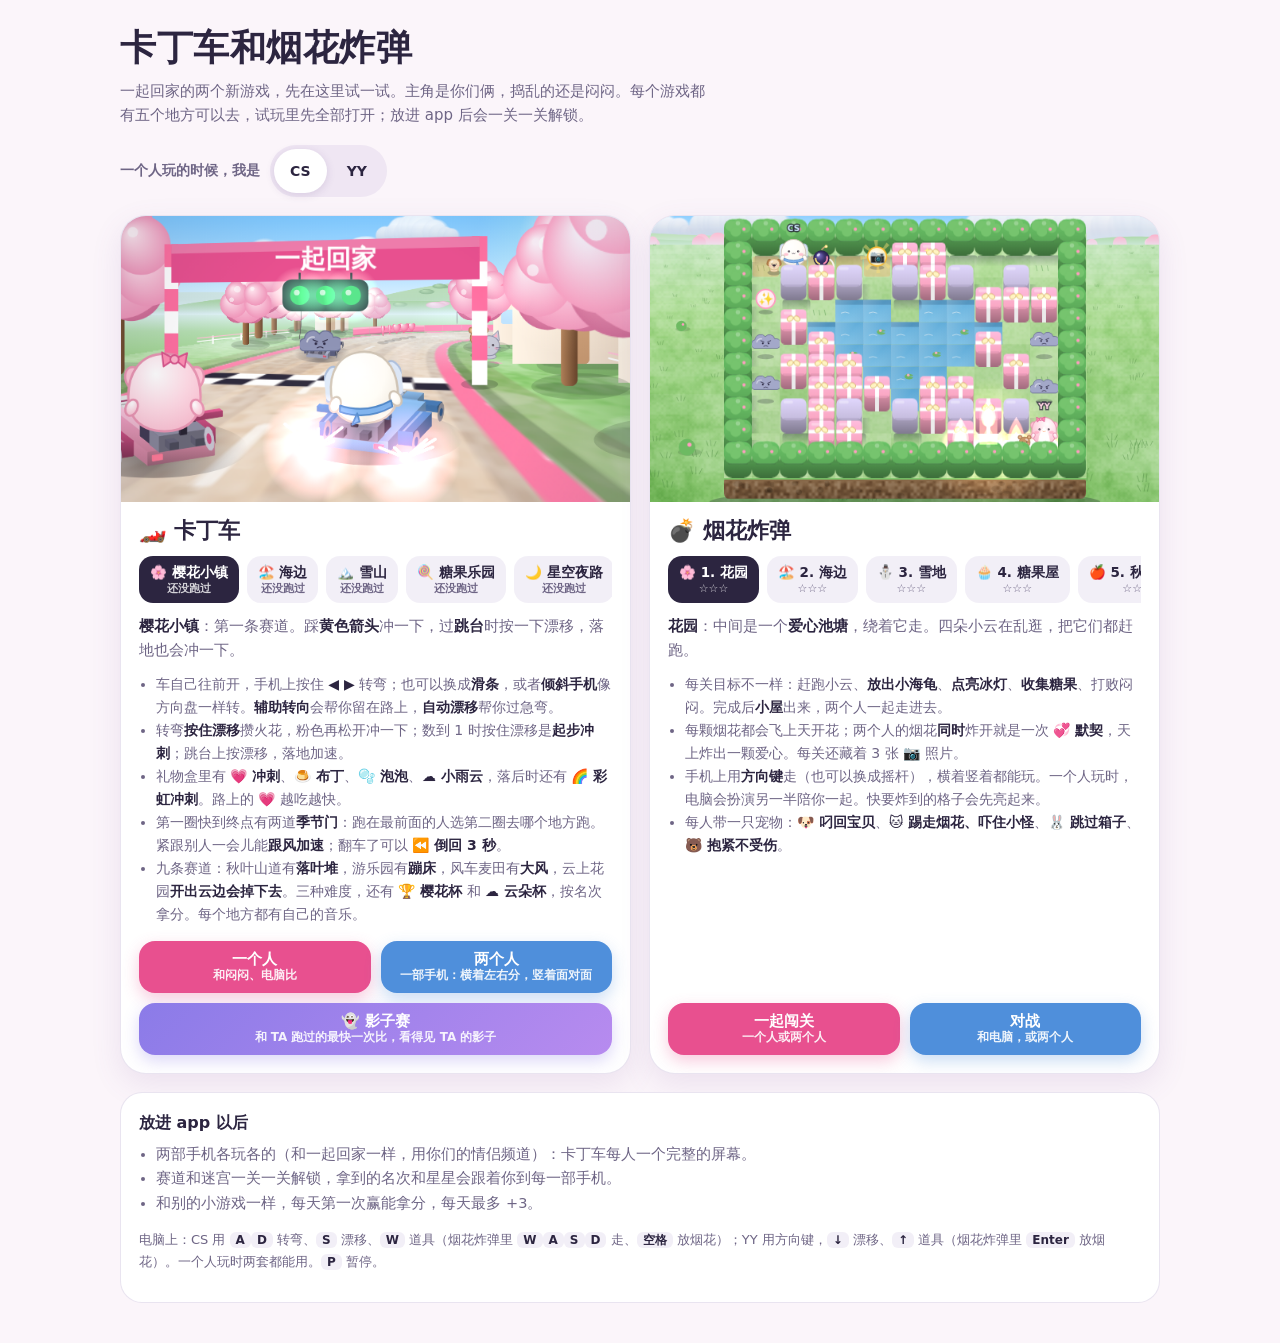
==== commit 0d018051: "卡丁车: tilting left works again (held sideways with rotation lock) Reported from an iPhone the day it " ====
--- a/kartbomb.html
+++ b/kartbomb.html
@@ -615,20 +615,30 @@
 }
 // 倾斜手机转弯: which way is down, seen from the screen, gives how far the phone is turned like a steering wheel
 const Tilt = {
-  state: 'off', raw: 0, zero: 0, got: 0, bound: false,
+  state: 'off', raw: 0, zero: 0, got: 0, bound: false, gx: 0, gy: -1, rx: 1, ry: 0,
   angle() { try { if (screen.orientation && typeof screen.orientation.angle === 'number') return screen.orientation.angle; } catch (e) {} return typeof window.orientation === 'number' ? window.orientation : 0; },
   read(e) {
     if (e.beta == null || e.gamma == null) return;
-    const b = e.beta * Math.PI / 180, gm = e.gamma * Math.PI / 180, a = Tilt.angle() * Math.PI / 180;
-    const gx = Math.cos(b) * Math.sin(gm), gy = -Math.sin(b);   // gravity in the phone's own x / y
-    const sx = gx * Math.cos(a) - gy * Math.sin(a), sy = gx * Math.sin(a) + gy * Math.cos(a);   // …and in the screen's, whichever way up it is
-    const v = sx / Math.max(0.55, Math.hypot(sx, sy));
-    Tilt.raw = Tilt.got ? Tilt.raw + (v - Tilt.raw) * 0.35 : v;
-    if (!Tilt.got) Tilt.zero = Tilt.raw;
+    const b = e.beta * Math.PI / 180, gm = e.gamma * Math.PI / 180;
+    const gx = Math.cos(b) * Math.sin(gm), gy = -Math.sin(b);   // gravity across the phone's own face: x towards its right edge, y towards its top
+    if (Tilt.got) { Tilt.gx += (gx - Tilt.gx) * 0.35; Tilt.gy += (gy - Tilt.gy) * 0.35; } else { Tilt.gx = gx; Tilt.gy = gy; Tilt.center(); }
+    Tilt.raw = Tilt.val();
     Tilt.got++;
   },
+  // how far "down" has swung towards the player's right, right being a quarter turn from the way down pointed when it was
+  // made straight. That comes from the phone itself, never from which way the screen has turned: held sideways with the
+  // screen still upright (rotation lock, or a screen that reports the wrong way round) every turn read as a turn to the
+  // right — reported from an iPhone on 2026-11-27, 「can turn right only, can't turn left」
+  val() { return (Tilt.gx * Tilt.rx + Tilt.gy * Tilt.ry) / Math.max(0.55, Math.hypot(Tilt.gx, Tilt.gy)); },
   steer() { const d = Tilt.raw - Tilt.zero; return Math.abs(d) < 0.05 ? 0 : clamp((d - Math.sign(d) * 0.05) / 0.37, -1, 1); },
-  center() { Tilt.zero = Tilt.raw; },
+  center() {   // however it is held now is straight
+    const m = Math.hypot(Tilt.gx, Tilt.gy);
+    let dx, dy;
+    if (m > 0.3) { dx = Tilt.gx / m; dy = Tilt.gy / m; }   // held up: which way is down across its face is plain
+    else { const a = Tilt.angle() * Math.PI / 180; dx = -Math.sin(a); dy = -Math.cos(a); }   // lying almost flat it is noise: the screen's own down
+    Tilt.rx = -dy; Tilt.ry = dx;   // a quarter turn from down, seen from the front
+    Tilt.zero = Tilt.val(); Tilt.raw = Tilt.zero;
+  },
   // call it inside a tap (iPhones ask then); true once the phone is really sending its tilt, false if this page can't have it
   start() {
     if (Tilt.state === 'on' && Tilt.got) return Promise.resolve(true);
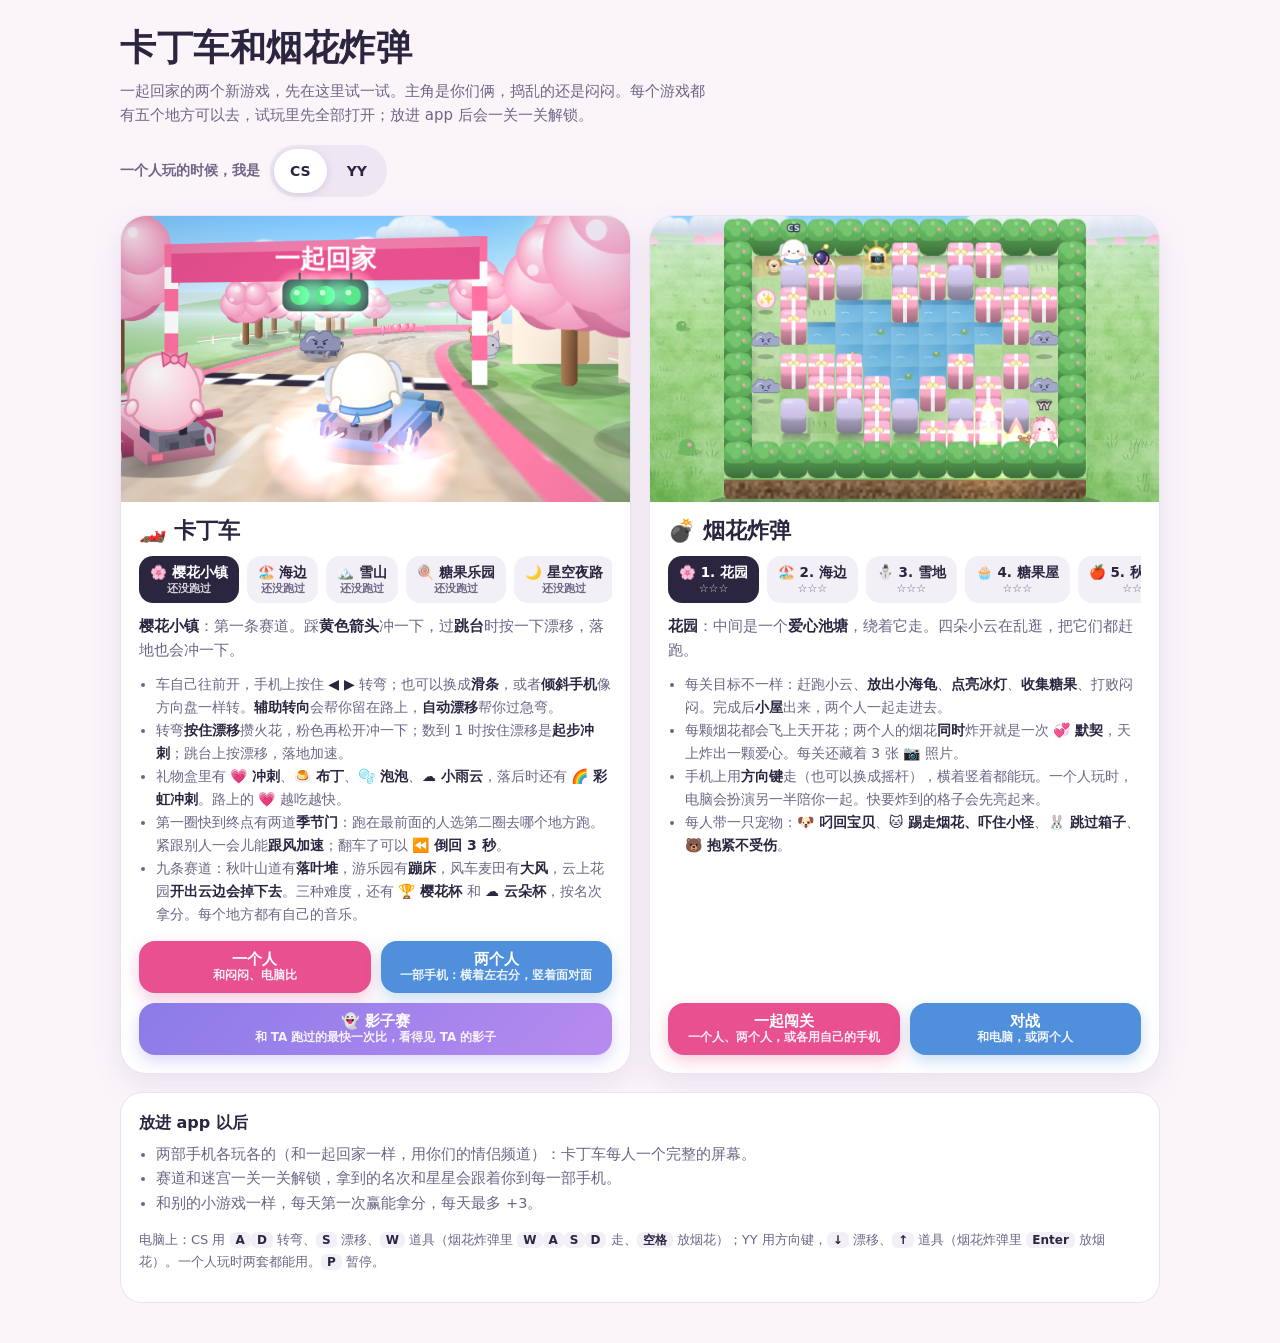
==== commit 58ca1d5b: "🤝 卡丁车 and 烟花炸弹 on two phones Asked for: 「can both user play at the same time?」 → 「need to split it t" ====
--- a/kartbomb.html
+++ b/kartbomb.html
@@ -51,6 +51,12 @@
 .go button.b { background: var(--blue); box-shadow: 0 6px 16px rgba(79, 143, 219, .3); }
 .go button.c { grid-column: 1 / -1; background: linear-gradient(135deg, #8B7BE8, #B78BEF); box-shadow: 0 6px 16px rgba(139, 123, 232, .3); }
 .go button small { display: block; font-weight: 700; font-size: 12px; opacity: .9; }
+.go button.d { grid-column: 1 / -1; background: linear-gradient(135deg, #E8508F, #4F8FDB); box-shadow: 0 6px 16px rgba(160, 100, 200, .3); }
+.go button.d[aria-disabled="true"] { filter: saturate(.35); opacity: .75; }
+.peer { margin: 0; font-size: 13px; font-weight: 800; color: var(--sub); }
+.peer.on { color: var(--pink-ink); }
+.peer.on::before { content: ''; display: inline-block; width: 8px; height: 8px; border-radius: 50%; background: #3DBE7A; margin-right: 6px; vertical-align: 1px; box-shadow: 0 0 0 3px rgba(61, 190, 122, .2); }
+.panel .netnote { font-size: 13px; color: #5A5170; }
 .note { background: var(--card); border: 1px solid var(--line); border-radius: 22px; padding: 16px 18px; font-size: 14.5px; line-height: 1.7; color: var(--sub); }
 .note h3 { margin: 0 0 6px; font-size: 16px; color: var(--ink); }
 .note ul { margin: 0; padding-left: 1.2em; }
@@ -218,7 +224,9 @@
           <button type="button" data-play="kart:1p">一个人<small>和闷闷、电脑比</small></button>
           <button type="button" class="b" data-play="kart:2p">两个人<small>一部手机：横着左右分，竖着面对面</small></button>
           <button type="button" class="c" data-play="kart:tt">👻 影子赛<small>和 TA 跑过的最快一次比，看得见 TA 的影子</small></button>
+          <button type="button" class="d" data-play="kart:net" hidden>🤝 各用自己的手机<small>两部手机一起比，每人一整个屏幕</small></button>
         </div>
+        <p class="peer" id="peer-kart" hidden></p>
       </div>
     </section>
     <section class="gcard" aria-labelledby="h-bomb">
@@ -234,9 +242,10 @@
           <li>每人带一只宠物：<b>🐶 叼回宝贝</b>、<b>🐱 踢走烟花、吓住小怪</b>、<b>🐰 跳过箱子</b>、<b>🐻 抱紧不受伤</b>。</li>
         </ul>
         <div class="go">
-          <button type="button" data-play="bomb:coop">一起闯关<small>一个人或两个人</small></button>
+          <button type="button" data-play="bomb:coop">一起闯关<small>一个人、两个人，或各用自己的手机</small></button>
           <button type="button" class="b" data-play="bomb:vs">对战<small>和电脑，或两个人</small></button>
         </div>
+        <p class="peer" id="peer-bomb" hidden></p>
       </div>
     </section>
   </div>
@@ -323,7 +332,10 @@
 // your names, pays the points and keeps your records on every phone. On its own (the tests) it is the try-out.
 const HOST = (() => { try { return window.parent !== window && window.parent.__kbHost ? window.parent.__kbHost : null; } catch (e) { return null; } })();
 if (HOST) ME.k = HOST.me === 'yy' ? 'yy' : 'cs';
-const NAME = { cs: (HOST && HOST.names && HOST.names.cs) || 'CS', yy: (HOST && HOST.names && HOST.names.yy) || 'YY', mm: '闷闷' };
+// the couple's names come from the app, where they are typed by hand: never markup, and short enough for a name tag
+const esc = (v) => String(v).replace(/[&<>"']/g, (c) => ({ '&': '&amp;', '<': '&lt;', '>': '&gt;', '"': '&quot;', "'": '&#39;' }[c]));
+const cleanName = (v, d) => (String(v || '').replace(/[<>&"'`]/g, '').trim().slice(0, 12) || d);
+const NAME = { cs: cleanName(HOST && HOST.names && HOST.names.cs, 'CS'), yy: cleanName(HOST && HOST.names && HOST.names.yy, 'YY'), mm: '闷闷' };
 const store = {
   get(k, d) { try { const v = localStorage.getItem(k); return v ? JSON.parse(v) : d; } catch (e) { return d; } },
   set(k, v) { try { localStorage.setItem(k, JSON.stringify(v)); } catch (e) {} },
@@ -342,6 +354,221 @@
   }).catch(() => {});
   return `<p class="paid" id="${id}" hidden></p>`;
 }
+
+/* ══════════════ 🤝 各用自己的手机 — each of you on your own phone (CLAUDE.md §7.37) ══════════════
+   Over the couple's private live channel, the way 一起回家 uses it (§7.33). Each phone is in charge of its own player and
+   draws the partner from what their phone says; the phone that pressed 开始 (the host) also runs what belongs to both —
+   闷闷 on the road; the monsters, the fireworks going off, the boxes and the little house in a maze; who won. One-off
+   things (a 布丁 dropped, a 小雨云 sent, crossing the line, a firework placed, a pause) are numbered and resent until
+   the other phone has them. Supabase bills every message twice (sent, received), so a phone says where it is about six
+   times a second while playing and next to nothing otherwise. Never trust the wire: our own login on another device is
+   not the partner, and anything out of range is dropped. */
+const KB_V = 1;
+const LIVE = HOST && HOST.live ? HOST.live : null;
+const ONLINE = () => { try { return !!(LIVE && HOST.online && HOST.online()); } catch (e) { return false; } };
+const PEER = ME.k === 'cs' ? 'yy' : 'cs';
+const PAGE_GAME = (() => { const g = new URLSearchParams(location.search).get('game'); return g === 'kart' || g === 'bomb' ? g : ''; })();
+const NET = { n: 0, role: null, peerAt: 0, peerG: '', peerN: 0, lastRx: 0, tx: 0, rx: 0, pend: [], hold: new Map(), holdAt: 0, rtts: [], rttMin: 160, lags: [], piAt: 0, hiAt: 0,
+  wait: null, okMsg: null, okAt: 0, okT0: 0, rq: null, heard: false, started: false, dead: [], byeAt: 0, verAt: 0, listening: false, hiTimer: 0, sent: 0, quiet: false };
+const fin = (v) => typeof v === 'number' && isFinite(v);
+const r1 = (v) => Math.round(v * 10) / 10, r2 = (v) => Math.round(v * 100) / 100, r3 = (v) => Math.round(v * 1000) / 1000;
+const pageGame = () => PAGE_GAME || (game ? game.kind : '');
+const peerHere = () => !!NET.peerAt && performance.now() - NET.peerAt < 4500;
+function netSend(t, d) {
+  if (!LIVE) return false;
+  let ok = false; try { ok = LIVE.send('kb', Object.assign({}, d, { t, v: KB_V, w: ME.k })); } catch (e) {}   // the envelope wins: no payload field may be called t, v or w
+  if (ok) NET.sent++;
+  return ok;
+}
+function netListen() { if (NET.listening || !LIVE) return; NET.listening = true; LIVE.on('kb', (m) => { try { netOn(m); } catch (e) { console.error(e); } }); }
+// keep the channel up while this page is open (logged in, the app in front), and say hello now and then
+function netHome(on) {
+  if (!LIVE) return;
+  const want = !!on && ONLINE();
+  try { LIVE.want(want); } catch (e) {}
+  clearInterval(NET.hiTimer); NET.hiTimer = 0;
+  if (!want) return;
+  netListen();
+  const hi = () => netSend('hi', { g: pageGame(), n: NET.n, ak: NET.rx });
+  hi(); NET.hiTimer = setInterval(() => { if (!NET.n) hi(); paintPeer(); }, 1500);
+  // the first hello usually goes before the channel has joined, and is lost: say it again as soon as it can be heard
+  let tries = 0; const early = () => { if (!NET.hiTimer) return; let j = false; try { j = LIVE.state().joined; } catch (e) {} if (!j) { if (++tries < 30) setTimeout(early, 200); return; } hi(); };
+  setTimeout(early, 200);
+}
+function paintPeer() {
+  const on = ONLINE(), here = peerHere(), ver = NET.verAt && performance.now() - NET.verAt < 6000;
+  for (const g of ['kart', 'bomb']) {
+    const el = document.getElementById('peer-' + g); if (!el) continue;
+    el.hidden = !on; if (!on) continue;
+    const same = here && NET.peerG === g, what = g === 'kart' ? '比' : '玩';
+    const txt = ver ? `${NAME[PEER]} 手机上的 app 不是最新的：两个人都把 app 关掉重新打开一次`
+      : same ? `${NAME[PEER]} 也在这里，可以各用自己的手机一起${what}`
+      : here ? `${NAME[PEER]} 在${NET.peerG === 'kart' ? '🏎️ 卡丁车' : NET.peerG === 'bomb' ? '💣 烟花炸弹' : '小游戏'}`
+      : `${NAME[PEER]} 也打开这里，就能各用自己的手机一起${what}`;
+    if (el.textContent !== txt) el.textContent = txt;
+    el.classList.toggle('on', !!same && !ver);
+  }
+  const nb = document.querySelector('[data-play="kart:net"]'); if (nb) { nb.hidden = !on; nb.setAttribute('aria-disabled', String(!(here && NET.peerG === 'kart'))); }
+}
+function netReset() {
+  NET.lags = [];
+  NET.n = 0; NET.role = null; NET.tx = 0; NET.rx = 0; NET.pend = []; NET.hold = new Map(); NET.holdAt = 0;
+  NET.wait = null; NET.okMsg = null; NET.okAt = 0; NET.rq = null; NET.heard = false; NET.started = false; NET.quiet = false;
+}
+function netForget(n) { if (n) { NET.dead.push(n); if (NET.dead.length > 8) NET.dead.shift(); } }
+// leaving a game together (✕, 换个玩法, the page closing): the partner's phone is told at once
+function netBye() { if (NET.n) netSend('bye', { n: NET.n }); netForget(NET.n); netReset(); }
+// a one-off thing; `once` for what only matters at that moment (a burst's flash), the rest is resent until confirmed
+function netEv(e, data, once) {
+  if (!NET.n) return;
+  const m = Object.assign({ n: NET.n, e }, data);
+  if (!once) { m.q = ++NET.tx; const now = performance.now(); NET.pend.push({ m, at: now, t0: now }); }
+  netSend('ev', m);
+}
+function netAck(ak) { if (fin(ak) && NET.pend.length) NET.pend = NET.pend.filter((x) => x.m.q > ak); }
+function netDrain() {
+  while (NET.hold.has(NET.rx + 1)) { const e = NET.hold.get(NET.rx + 1); NET.hold.delete(NET.rx + 1); NET.rx++; netApply(e); }
+  NET.holdAt = NET.hold.size ? performance.now() : 0;
+}
+function netApply(e) {
+  if (e.e === 'pz') return netPause(!!e.on);
+  if (game && game.net && game.netEvent) game.netEvent(e);
+}
+function netPause(on) {
+  if (!game || !game.net || game.state === 'end' || game.state === 'card' || game.state === 'tip') return;
+  if (on && !game.paused) { game.paused = true; game.pauseCard = true; resetIn(); if (game.kind === 'kart') Engine.set(0, false); Music.pause(true); pauseCard(`${NAME[PEER]} 暂停了一下`); }
+  else if (!on && game.paused) { game.paused = false; game.pauseCard = false; UI.msg.hidden = true; Music.pause(false); if (game.kind === 'kart' && game.ctl() === 'tilt') Tilt.center(); }
+}
+function netOn(m) {
+  if (!m || typeof m !== 'object') return;
+  if (m.w === ME.k) return;   // our own login on another device is not the partner
+  if (m.v !== KB_V) { if (m.t === 'hi') { NET.verAt = performance.now(); paintPeer(); } return; }
+  const now = performance.now();
+  if (m.t === 'hi') {
+    const was = peerHere(); NET.peerAt = now; NET.peerG = m.g === 'kart' || m.g === 'bomb' ? m.g : ''; NET.peerN = fin(m.n) ? m.n : 0;
+    if (NET.n && m.n === NET.n) { NET.lastRx = now; NET.heard = true; netAck(m.ak); }
+    if (!was || !NET.n) paintPeer();
+    return;
+  }
+  if (m.t === 'pi') { netSend('po', { a: m.a, b: now }); return; }
+  if (m.t === 'po') { const rtt = now - m.a; if (rtt >= 0 && rtt < 4000) { NET.rtts.push(rtt); if (NET.rtts.length > 8) NET.rtts.shift(); NET.rttMin = Math.min(...NET.rtts); } return; }
+  if (m.t === 'go') return netGo(m);
+  if (m.t === 'bye') { if (m.n && m.n === NET.n) netPartnerLeft(); else if (NET.wait && m.n === NET.wait.go.n) netDeclined({ n: m.n, why: 'left' }); return; }
+  if ((m.t === 'no' || m.t === 'busy') && NET.wait && m.n === NET.wait.go.n) return netDeclined(m);
+  if (!NET.n || m.n !== NET.n) {   // the partner is still in a game this phone has left: say so again
+    if (m.n && NET.dead.includes(m.n) && m.t !== 'no' && m.t !== 'busy' && now - NET.byeAt > 1000) { NET.byeAt = now; netSend('bye', { n: m.n }); }
+    return;
+  }
+  NET.lastRx = now; NET.peerAt = now; NET.heard = true;
+  if (m.t === 'st' || m.t === 'ev') NET.started = true;   // the host's game is really going (a hello alone is not an answer to 出发)
+  if (m.t === 'ok') return netAccepted(m);
+  if (m.t === 'st') { netAck(m.ak); if (game && game.net && game.netState) game.netState(m, now); return; }
+  if (m.t === 'ev') {
+    if (!fin(m.q)) { netApply(m); return; }
+    if (m.q <= NET.rx || NET.hold.has(m.q)) return;   // a resend of one already applied
+    if (!NET.hold.size) NET.holdAt = now;
+    NET.hold.set(m.q, m); netDrain(); return;
+  }
+  if (m.t === 'rq' && NET.role === 'host' && game && game.net && game.netRequest && (m.k === 'again' || m.k === 'next')) { game.netRequest(m.k); return; }
+}
+// the options a host sends, checked before anything is built from them
+function netOpts(g, o) {
+  if (!o || typeof o !== 'object') return false;
+  if (g === 'kart') {
+    if (!TRACKS.some((t) => t.id === o.place) || (o.cls && !CLASSES[o.cls])) return false;
+    if (o.trip && !(Array.isArray(o.trip) && o.trip.length === 2 && o.trip.every((id) => TRACKS.some((t) => t.id === id)))) return false;
+    if (o.cup && !(CUPS[o.cup.set] && Number.isInteger(o.cup.i) && o.cup.i >= 0 && o.cup.i < CUPS[o.cup.set].ids.length && CUPS[o.cup.set].ids[o.cup.i] === o.place
+      && (!o.cup.pts || Object.entries(o.cup.pts).every(([k, v]) => ['mm', 'cs', 'yy'].includes(k) && fin(v))))) return false;
+    return true;
+  }
+  if (g === 'bomb') {
+    if (!PLACES.some((p) => p.id === o.place) || (o.mode !== 'coop' && o.mode !== 'vs') || !Number.isInteger(o.seed) || o.seed < 1 || o.seed > 2147483646) return false;
+    if (o.pets && !Object.entries(o.pets).every(([k, v]) => (k === 'cs' || k === 'yy') && PET_IDS.includes(v))) return false;
+    if (o.round && !(Number.isInteger(o.round) && o.round >= 1 && o.round <= 5)) return false;
+    if (o.wins && !Object.entries(o.wins).every(([k, v]) => (k === 'cs' || k === 'yy') && Number.isInteger(v) && v >= 0 && v <= 3)) return false;
+    return true;
+  }
+  return false;
+}
+// the host: a game for both of you, waiting for the partner's phone to say 出发
+function netInvite(g, o) {
+  if (!game) return;
+  if (!(peerHere() && NET.peerG === g)) {
+    panel(`<div class="big">⏳</div><h2>等 ${esc(NAME[PEER])} 也打开${g === 'kart' ? '卡丁车' : '烟花炸弹'}</h2><p>TA 在自己的手机上打开 小游戏 › ${g === 'kart' ? '🏎️ 卡丁车' : '💣 烟花炸弹'}，这边就能开始。</p>
+      <div class="btns"><button type="button" data-m="try">TA 打开了，开始</button><button type="button" class="alt" data-m="back">先不了</button></div>`,
+      (m) => { if (m === 'try') netInvite(g, o); else closeGame(); });
+    return;
+  }
+  netReset(); NET.n = 1 + Math.floor(Math.random() * 2e9); NET.role = 'host';
+  const now = performance.now(), go = { n: NET.n, g, o }; NET.wait = { go, sent: now, t0: now };
+  netSend('go', go);
+  if (o.auto) return;   // the partner asked for this one: their phone starts it without asking
+  panel(`<div class="big">📨</div><h2>等 ${esc(NAME[PEER])} 准备好…</h2><p class="netnote">TA 的手机上会问要不要一起${g === 'kart' ? '比' : '玩'}，TA 点「出发」就开始。</p>
+    <div class="btns"><button type="button" class="alt wide" data-m="cancel">不等了</button></div>`,
+    () => { netBye(); closeGame(); });
+}
+function netDeclined(m) {
+  const g = NET.wait ? NET.wait.go.g : ''; NET.wait = null; netForget(NET.n); netReset();
+  if (!game || game.state === 'race' || game.state === 'play') return;
+  panel(`<div class="big">${m.t === 'busy' ? '🎮' : '🙂'}</div><h2>${esc(NAME[PEER])} ${m.t === 'busy' ? (m.why === 'other' ? '打开的是另一个游戏' : '正在玩别的') : m.why === 'left' ? '离开了' : '这次不' + (g === 'kart' ? '比' : '玩')}</h2>
+    <p>${m.t === 'busy' ? `等 TA 回到${g === 'kart' ? '卡丁车' : '烟花炸弹'}的菜单，再叫 TA 一次。` : '下次再一起吧。'}</p><div class="btns"><button type="button" class="wide" data-m="ok">好</button></div>`, () => closeGame());
+}
+// the partner's phone: an invitation arrives
+function netGo(m) {
+  const o = m.o, now = performance.now();
+  if ((m.g !== 'kart' && m.g !== 'bomb') || !fin(m.n) || m.n === NET.n || NET.dead.includes(m.n)) return;
+  if (!netOpts(m.g, o)) return;   // never trust the wire
+  if (PAGE_GAME && PAGE_GAME !== m.g) { netSend('busy', { n: m.n, why: 'other' }); return; }
+  // both pressed 开始 in the same moment: CS's game wins, on both phones
+  if (NET.wait) { if (ME.k === 'cs') return; netForget(NET.n); netReset(); }
+  const free = !game || (game.net && (game.state === 'card' || game.state === 'tip' || game.shown)) || (game.state === 'card' && !game.tt) || game.state === 'tip';
+  if (!free) { netSend('busy', { n: m.n }); return; }
+  if (game && game.net && NET.n && NET.n !== m.n) netForget(NET.n);
+  netReset(); NET.n = m.n; NET.role = 'guest'; NET.peerAt = now; NET.lastRx = now;
+  const invite = { by: m.w === 'yy' ? 'yy' : 'cs', auto: !!o.auto };
+  if (m.g === 'kart') { SEL.kart = o.place; openGame('kart', { mode: 'net', place: o.place, cls: o.cls || KSET.cls, cup: o.cup || null, trip: o.trip || null, net: { role: 'guest', invite }, skipCard: false }); }
+  else { SEL.bomb = o.place; openGame('bomb', { mode: o.mode, place: o.place, seed: o.seed, pets: o.pets || {}, round: o.round || 1, wins: o.wins || { cs: 0, yy: 0 }, net: { role: 'guest', invite } }); }
+}
+// the partner's phone says 出发: off we go
+function netAccepted(m) {
+  if (NET.role !== 'host' || !NET.wait || m.n !== NET.wait.go.n) return;
+  NET.wait = null; NET.heard = true;
+  if (game && game.net && game.netStart) game.netStart(m);
+}
+// the partner's phone: 出发 — told to the host until it answers
+function netAccept(extra) {
+  if (NET.role !== 'guest' || !NET.n) return;
+  const now = performance.now(); NET.okMsg = Object.assign({ n: NET.n }, extra || {}); NET.okAt = now; NET.okT0 = now; NET.started = false;
+  netSend('ok', NET.okMsg);
+}
+function netDecline() { if (NET.role === 'guest' && NET.n) { netSend('no', { n: NET.n }); netForget(NET.n); netReset(); } }
+// 再来一次 / 下一条 from the partner's phone: the host's phone starts it, for both
+function netRequest(k) { if (NET.role !== 'guest' || !NET.n) return; const now = performance.now(); NET.rq = { k, at: now, t0: now }; netSend('rq', { n: NET.n, k }); }
+function netPartnerLeft() {
+  const n = NET.n, role = NET.role; netForget(n); netReset();
+  if (game && game.net && game.netGone) game.netGone(role);
+}
+function netTick(now) {
+  if (!LIVE) return;
+  if (NET.wait && now - NET.wait.sent > 800) {   // the invitation goes again until it is answered (the partner may still be choosing)
+    if (now - NET.wait.t0 > 90000) { const w = NET.wait; NET.wait = null; netDeclined({ t: 'no', n: w.go.n, why: 'left' }); return; }
+    NET.wait.sent = now; netSend('go', NET.wait.go);
+  }
+  if (!NET.n) return;
+  if (now - NET.piAt > 4000) { NET.piAt = now; netSend('pi', { a: now }); }
+  const playing = game && game.net && (game.state === 'race' || game.state === 'play' || game.state === 'count') && !game.paused;
+  if (now - NET.hiAt > (playing ? 5000 : 1500)) { NET.hiAt = now; netSend('hi', { g: pageGame(), n: NET.n, ak: NET.rx }); }   // while playing, every position message already says the partner is there
+  if (NET.pend.length) { NET.pend = NET.pend.filter((x) => now - x.t0 < 30000); for (const x of NET.pend) if (now - x.at > 400 && netSend('ev', x.m)) x.at = now; }
+  if (NET.hold.size && now - NET.holdAt > 6000) { NET.rx = Math.min(...NET.hold.keys()) - 1; netDrain(); }   // a gap that never filled: go on
+  if (NET.okMsg && !NET.started && now - NET.okAt > 600 && now - NET.okT0 < 20000) { NET.okAt = now; netSend('ok', NET.okMsg); }
+  if (NET.rq && now - NET.rq.at > 1200 && now - NET.rq.t0 < 20000) { NET.rq.at = now; netSend('rq', { n: NET.n, k: NET.rq.k }); }
+  if (game && game.net && game.netTick && !game.paused) game.netTick(now);
+  if (game && game.net && NET.heard) {   // a quiet partner: say so; after a long while, carry on without them
+    const q = now - NET.lastRx; NET.quiet = q > 3500;
+    if (q > 25000) netPartnerLeft();
+  }
+}
+if (LIVE) setInterval(() => netTick(performance.now()), 100);
 
 /* ══════════════ the game's own CS, YY and 闷闷 (from 一起回家) ══════════════ */
 const CH = {
@@ -578,7 +805,7 @@
   ArrowLeft: ['yy', 'l'], ArrowRight: ['yy', 'r'], ArrowUp: ['yy', 'u'], ArrowDown: ['yy', 'd'], Enter: ['yy', 'bomb'], ShiftRight: ['yy', 'drift'], Slash: ['yy', 'item'],
 };
 function onKey(e, on) {
-  if (!game) { if (on && e.code === 'Escape' && HOST && HOST.close) HOST.close(); return; }
+  if (!game) { if (on && e.code === 'Escape' && HOST && HOST.close) { netBye(); netHome(false); HOST.close(); } return; }
   if (on && e.code === 'Escape') { closeGame(); return; }
   if (on && e.code === 'KeyP') { togglePause(); return; }
   if (on && e.code === 'KeyR' && game && game.rewind && !game.paused) { game.rewind(); return; }
@@ -768,6 +995,7 @@
   last = performance.now(); cancelAnimationFrame(raf); raf = requestAnimationFrame(frame);
 }
 function closeGame() {
+  if ((game && game.net) || NET.wait) netBye();   // a game together: the partner's phone hears at once
   coachOff(); Music.stop();
   if (game && game.stop) game.stop();
   game = null; cancelAnimationFrame(raf); UI.play.hidden = true; UI.msg.hidden = true; UI.pad.innerHTML = ''; UI.hud.innerHTML = '';
@@ -778,6 +1006,7 @@
   const dt = Math.min(1 / 30, (now - last) / 1000); last = now;
   if (!game.paused) game.update(dt);
   if (!game) return;
+  if (game.net && NET.n && game.netTick && !game.paused) game.netTick(now);   // 🤝 a message goes the frame it is due (the 100 ms tick is the backstop)
   const keysOn = !COARSE && !!game.keysHtml && (game.paused || game.t < 12);
   if (UI.keys.hidden === keysOn) UI.keys.hidden = !keysOn;
   ctx.setTransform(DPR, 0, 0, DPR, 0, 0);
@@ -796,6 +1025,7 @@
   if (game.paused) return;
   game.paused = true; game.pauseCard = true; resetIn(); if (game.kind === 'kart') Engine.set(0, false);
   Music.pause(true);
+  if (game.net && NET.n && game.state !== 'card' && game.state !== 'tip') netEv('pz', { on: 1 });
   pauseCard();
 }
 function ctlRow() {   // on a phone: how you steer (卡丁车) or walk (烟花炸弹)
@@ -814,15 +1044,16 @@
   KSET.ctl = c; store.set('kb_kset', KSET); resize(); after();
   if (c === 'tilt') Tilt.start().then((ok) => { if (!game || game.kind !== 'kart') return; if (!ok) { KSET.ctl = 'btn'; store.set('kb_kset', KSET); } game.buildPad(); bindPad(); after(); });
 }
-function pauseCard() {
-  panel(`<h2>暂停一下</h2><p>${game.title}</p>${ctlRow()}<div class="btns"><button type="button" data-m="go">继续</button><button type="button" class="alt" data-m="help">怎么玩</button><button type="button" class="alt" data-m="re">重来</button><button type="button" class="alt" data-m="x">退出</button></div>`,
+function pauseCard(note) {
+  const two = !!(game.net && NET.n);   // together on two phones: either of you can carry on; 重来 is the host's, after the end
+  panel(`<h2>暂停一下</h2>${note ? `<p class="netnote">${esc(note)}</p>` : ''}<p>${game.title}</p>${ctlRow()}<div class="btns"><button type="button" data-m="go">继续</button><button type="button" class="alt" data-m="help">怎么玩</button>${two ? '' : '<button type="button" class="alt" data-m="re">重来</button>'}<button type="button" class="alt${two ? ' wide' : ''}" data-m="x">${two ? '不玩了' : '退出'}</button></div>`,
     (m) => {
-      if (m === 'go') { game.paused = false; game.pauseCard = false; UI.msg.hidden = true; Music.pause(false); if (game.kind === 'kart' && game.ctl() === 'tilt') Tilt.center(); }
-      else if (m === 'help') panel(`<h2>怎么玩</h2>${game.kind === 'kart' ? HELP_KART : HELP_BOMB}<div class="btns"><button type="button" class="wide" data-m="back">回去</button></div>`, () => pauseCard());
+      if (m === 'go') { game.paused = false; game.pauseCard = false; UI.msg.hidden = true; Music.pause(false); if (game.kind === 'kart' && game.ctl() === 'tilt') Tilt.center(); if (two) netEv('pz', { on: 0 }); }
+      else if (m === 'help') panel(`<h2>怎么玩</h2>${game.kind === 'kart' ? HELP_KART : HELP_BOMB}<div class="btns"><button type="button" class="wide" data-m="back">回去</button></div>`, () => pauseCard(note));
       else if (m === 're') game.restart(); else closeGame();
     });
   const old = UI.msg.onclick;
-  UI.msg.onclick = (e) => { const b = e.target.closest('[data-c]'); if (b) { pickCtl(b.dataset.c, pauseCard); return; } old(e); };
+  UI.msg.onclick = (e) => { const b = e.target.closest('[data-c]'); if (b) { pickCtl(b.dataset.c, () => pauseCard(note)); return; } old(e); };
 }
 const HELP_KART = `<ul class="tips"><li><b>转弯</b>：手机上按住 ◀ ▶（在这里的暂停菜单可以换成<b>滑条</b>，或者<b>倾斜手机</b>像方向盘一样转）；电脑上 ← → 或 A D。</li><li><b>漂移</b>：转弯时按住「漂移」（↓ / S），火花变蓝再变粉，松开冲一下。开着自动漂移时，急转弯会自己漂。</li><li><b>道具</b>：撞开礼物盒，点 🎁（↑ / W）用掉。💗 冲刺，🍮 布丁丢在后面，🫧 泡泡挡一下，☁️ 小雨云追前面那辆，🌈 落后时的彩虹冲刺。</li><li><b>起步冲刺</b>：数到 1 时按住漂移。<b>跳台</b>：在空中按一下漂移，落地加速。</li><li>路上的 💗 越吃越快，被撞到会掉两个。紧跟在别人后面一会儿会<b>跟风加速</b>。</li><li><b>季节门</b>：第一圈快到终点有两道门，跑在最前面的人开过哪一道，第二圈就去哪个地方跑，第三圈回家。</li><li>翻车、掉海里、跑反了：点 <b>⏪ 倒回 3 秒</b>（电脑上按 R）。<b>影子赛</b>里没有礼物盒，和 TA 跑过的最快一次比。</li></ul>`;
 const HELP_BOMB = `<ul class="tips"><li><b>走路</b>：按住方向键（暂停菜单里可以换成摇杆；电脑上 W A S D / 方向键）。<b>放烟花</b>：💥（空格 / Enter），2 秒后十字炸开，快炸到的格子会先亮。</li><li><b>宠物</b>：点宠物按钮（E / 句号）用技能，按钮上的圈是还要等多久。</li><li><b>目标</b>写在上面；完成后小屋出来，两个人都走进去才过关。倒下的人，另一个走过去就能扶起来。</li><li>两个人的烟花同时炸开是 <b>💞 默契</b>：天上一颗爱心，宠物技能也马上好了。</li><li>每关藏着 3 张 📷 照片；🌈 能穿过箱子，💞 炸成一颗心的形状。</li></ul>`;
@@ -1332,6 +1563,7 @@
 
 function makeKart(opts) {
   const def = TRACKS.find((t) => t.id === opts.place) || TRACKS[0], mode = opts.mode, preview = !!opts.preview;
+  const net = mode === 'net' && opts.net && ONLINE() && !preview ? opts.net : null;   // 🤝 each on their own phone: { role: 'host' | 'guest', invite? }
   const T = buildTrack(def); buildTex(T); buildFar(T);
   const humans = mode === '2p' ? ['cs', 'yy'] : [ME.k], cls = CLASSES[opts.cls || KSET.cls] || CLASSES.easy, assist = opts.assist ?? KSET.assist, autoDrift = opts.autoDrift ?? KSET.auto;
   const cup = opts.cup || null;
@@ -1339,7 +1571,7 @@
   const tt = mode === 'tt'; G.tt = tt;
   const slots = tt ? [[12, 0]] : [[6, -2.3], [12, 2.3], [18, 0]];
   const other = ME.k === 'cs' ? 'yy' : 'cs';
-  (tt ? [ME.k] : ['mm', mode === '2p' ? 'cs' : ME.k, mode === '2p' ? 'yy' : other]).forEach((k, i) => {
+  (tt ? [ME.k] : mode === '2p' || net ? ['mm', 'cs', 'yy'] : ['mm', ME.k, other]).forEach((k, i) => {
     const idx = T.N - slots[i][0], s = T.S[idx], lat = slots[i][1];
     G.karts.push({ k, human: humans.includes(k), idx, x: s.x - s.ty * lat, y: s.y + s.tx * lat, h: s.ang, v: 0, vx: 0, vy: 0, lap: 0, prog: 0, place: i + 1, st: 0,
       drift: 0, ddir: 0, charge: 0, boost: 0, boostCol: '#8FD3FF', spin: 0, slow: 0, shield: 0, item: null, roll: 0, done: false, time: 0, rescue: 0, padAt: -1, bumpT: 0,
@@ -1347,6 +1579,9 @@
       skill: (k === 'mm' ? def.skill : def.skill - 0.05) * cls.ai, lane: rand(-1.4, 1.4), aiT: rand(1, 3) / cls.items, off: false, ice: false, sparkT: 0, cam: { x: 0, y: 0, h: s.ang, f: 1 } });
   });
   for (const k of G.karts) { k.cam.x = k.x - Math.cos(k.h) * 5; k.cam.y = k.y - Math.sin(k.h) * 5; kartFrames(k.k); }
+  G.net = net; G.pudN = 0;
+  if (net) for (const k of G.karts) k.remote = k.k === PEER || (k.k === 'mm' && net.role === 'guest');
+  const isRacer = (o) => o.human || (net && o.k === PEER);   // the two of you, whichever phone each is on
   // 影子赛: the best run on this track is kept as a ghost — your own, or your partner's to race against
   const GHOST = (who) => store.get(`kb_ghost_${def.id}_${who}`, null);
   const ghostWho = tt ? (opts.ghost === 'me' ? ME.k : opts.ghost === 'partner' ? other : GHOST(other) ? other : GHOST(ME.k) ? ME.k : null) : null;
@@ -1365,7 +1600,7 @@
     if (G.ttNew) store.set(key, { t: k.time, laps: k.splits || [], d: G.rec });
   }
   // ⏪ 倒回去 (one player, not 影子赛): the last few seconds are kept, and after a fall or a crash a button offers three back
-  const canRewind = humans.length === 1 && !tt && !preview;
+  const canRewind = humans.length === 1 && !tt && !preview && !net;
   G.hist = []; G.histT = 0; G.rwCd = 0; G.rwOffer = 0; G.rwFx = 0; let rwEl = null;
   function showRw(on) {
     if (!on) { if (rwEl) rwEl.hidden = true; return; }
@@ -1393,6 +1628,7 @@
     }
     return { opts: [a, others[Math.floor(r() * others.length)]], gi: gi >= 0 ? gi : Math.floor(T.N * 0.85), worlds: [null, null], home: null, state: 0, ready: false };
   })() : null;
+  if (trip && opts.trip) { const o2 = opts.trip.map((id) => TRACKS.find((t2) => t2.id === id)).filter(Boolean); if (o2.length === 2) trip.opts = o2; }   // 🤝 the host's two, whatever the date says here
   G.trip = trip;
   function worldOf(d2) {   // the same road dressed as another place: its ground, its sky, its trees
     const r = seeded(d2.id.length * 7 + 3), total = d2.scenery.reduce((a2, [, w]) => a2 + w, 0);
@@ -1476,12 +1712,17 @@
     const it = k.item; k.item = null;
     if (it === 'boost') { k.boost = 1.3; k.boostCol = '#FF8FB8'; if (k.human) snd('boost'); }
     else if (it === 'shield') { k.shield = 8; if (k.human) snd('pick'); }
-    else if (it === 'pudding') { G.puddles.push({ x: k.x - Math.cos(k.h) * 2.8, y: k.y - Math.sin(k.h) * 2.8, t: 20, own: k, safe: 0.6 }); if (k.human) snd('place'); }
+    else if (it === 'pudding') {
+      const pd = { id: `${k.k}${++G.pudN}`, x: r2(k.x - Math.cos(k.h) * 2.8), y: r2(k.y - Math.sin(k.h) * 2.8), t: 20, own: k, safe: 0.6 };
+      G.puddles.push(pd); if (k.human) snd('place');
+      if (net) netEv('pud', { id: pd.id, x: pd.x, y: pd.y, f: k.k });
+    }
     else if (it === 'rainbow') { k.rainbow = 2.6; k.shield = Math.max(k.shield, 2.6); if (k.human) { snd('boost'); say(k, '🌈 彩虹冲刺！'); } }
     else if (it === 'rain') {
       const ahead = G.karts.find((o) => o.place === k.place - 1 && !o.done);
       if (!ahead) { k.boost = 1.0; k.boostCol = '#FF8FB8'; return; }
       G.clouds.push({ x: k.x, y: k.y, tgt: ahead, rain: 0 }); if (k.human) snd('pick');
+      if (net) netEv('rain', { f: k.k, g: ahead.k });
     }
   }
   function hurt(k, kind) {
@@ -1502,7 +1743,33 @@
     return angDiff(k.h, Math.atan2(ty - k.y, tx - k.x));
   }
 
+  // 🤝 a kart driven on the other phone: carried on from what it last said by its speed and turn, and glided there
+  const BCOL = ['#8FD3FF', '#FF8FB8', '#FFD34D', '#DDF3FF'];
+  // where it is by now: the message's own age (how long it took, by its send time, beyond the quickest one) carried
+  // along the bend it was taking — its velocity turned at the rate its heading was turning
+  function kartAt(s, now) {
+    const a = clamp((now - s.at + NET.rttMin / 2 + s.late) / 1000, 0, 0.5), hv = s.f & 8 ? 0 : s.hv;
+    return { x: s.x + s.vx * a - 0.5 * s.vy * hv * a * a, y: s.y + s.vy * a + 0.5 * s.vx * hv * a * a, h: s.h + hv * a, a };
+  }
+  function remoteKart(k, dt) {
+    const s = k.ns;
+    if (!s || k.gone) { k.v = approach(k.v, 0, 12 * dt); k.x += Math.cos(k.h) * k.v * dt; k.y += Math.sin(k.h) * k.v * dt; return; }
+    // drawn where it should be by now, plus whatever was left over when the last message moved it, fading out (a glide
+    // that chases the kart instead always trails it by its speed × the glide time — 2.4 at full speed)
+    const t = kartAt(s, performance.now()), d = Math.exp(-dt / 0.15);
+    k.ex = (k.ex || 0) * d; k.ey = (k.ey || 0) * d; k.eh = (k.eh || 0) * d;
+    k.x = t.x + k.ex; k.y = t.y + k.ey;
+    if (s.f & 8) k.h += 10 * dt; else k.h = t.h + k.eh;
+    const fl = s.f;
+    k.vx = s.vx; k.vy = s.vy; k.v = s.v;
+    k.drift = fl & 1 ? 1 : 0; k.boost = fl & 2 ? 0.3 : 0; k.shield = fl & 4 ? 1 : 0; k.spin = fl & 8 ? 0.3 : 0; k.slow = fl & 16 ? 0.3 : 0; k.rainbow = fl & 32 ? 0.3 : 0;
+    k.air = !!(fl & 64); k.trick = !!(fl & 128); k.owe = !!(fl & 256); k.mid = !!(fl & 512); k.rescue = fl & 1024 ? 0.3 : 0; k.off = !!(fl & 2048); k.ice = !!(fl & 4096);
+    k.z = k.air ? Math.max(0, s.z + s.vz * t.a - 11 * t.a * t.a) : 0;
+    k.ddir = s.ddir; k.charge = s.charge; k.st = s.st; k.lap = s.lap; k.idx = s.idx; k.prog = s.prog + s.v * t.a; k.coins = s.coins; k.boostCol = BCOL[s.bc] || BCOL[0]; k.flip = s.flip;
+    for (const hrt of T.hearts) if (hrt.t <= 0 && !k.air && Math.hypot(k.x - hrt.x, k.y - hrt.y) < 1.4) hrt.t = 8;   // a heart they ate is gone here too
+  }
   function stepKart(k, dt) {
+    if (k.remote) return remoteKart(k, dt);
     let steer = 0, drift = 0, useIt = 0;
     if (k.human) {
       const s = IN[k.k];
@@ -1540,7 +1807,7 @@
     }
     if (k.rescue > 0) { k.rescue -= dt; if (k.rescue <= 0) rescueTo(k); return; }
     if (k.rainbow > 0) { k.rainbow -= dt; const d = steerToward(k, 0, 14); steer = clamp(d * 3, -1, 1); drift = 0; }   // the rainbow drives for you
-    const lead = Math.max(...G.karts.filter((o) => o.human).map((o) => o.prog));
+    const lead = Math.max(...G.karts.filter(isRacer).map((o) => o.prog));
     let band = 1; if (!k.human) { const gap = k.prog - lead; band = gap > cls.wait[0] ? cls.wait[1] : gap < -35 ? cls.chase : 1; }   // 轻松 waits for you and never chases; 挑战 chases
     k.pileT = Math.max(0, (k.pileT || 0) - dt);
     let maxV = (k.off && !k.air ? T.th.offV : 24) * (k.human ? 1 : k.skill * band) * (1 + k.coins * 0.012) * (k.boost > 0 ? 1.5 : 1) * (k.rainbow > 0 ? 1.6 : 1) * (k.slow > 0 ? 0.55 : 1) * (k.pileT > 0 ? 0.42 : 1);   // (in a leaf pile: well under half)
@@ -1613,7 +1880,7 @@
         const close = G.karts.some((o) => o !== k && (o.done ? G.t - o.time < 0.35 : k.prog - o.prog < 5));
         if (close && !REDUCE) { G.freeze = 0.35; G.worldFx = Math.max(G.worldFx || 0, 0.3); }
       }
-      if (k.lap > LAPS && !k.done) { k.done = true; k.time = G.t; G.order.push(k); if (tt && k.human) saveGhost(k); if (k.human) { snd(G.order.length === 1 ? 'win' : 'go'); if (!REDUCE) for (let i = 0; i < 60; i++) G.confetti.push({ p: k.k, x: Math.random(), y: -0.1 - Math.random() * 0.3, vy: rand(0.25, 0.5), w: rand(0, TAU), c: ['#FF8FB8', '#FFD34D', '#8FD3FF', '#9FE09A'][i % 4] }); } }
+      if (k.lap > LAPS && !k.done) { k.done = true; k.time = G.t; G.order.push(k); if (net) { G.order.sort((a, b) => a.time - b.time); netEv('fin', { k: k.k, tm: r3(k.time) }); if (k.human) G.myDoneT = G.t; } if (tt && k.human) saveGhost(k); if (k.human) { snd(G.order.length === 1 ? 'win' : 'go'); if (!REDUCE) for (let i = 0; i < 60; i++) G.confetti.push({ p: k.k, x: Math.random(), y: -0.1 - Math.random() * 0.3, vy: rand(0.25, 0.5), w: rand(0, TAU), c: ['#FF8FB8', '#FFD34D', '#8FD3FF', '#9FE09A'][i % 4] }); } }
       else if (k.lap === LAPS && k.human) { k.finalT = 2.2; snd('final'); }
       else if (k.lap > 1 && k.human) { k.lapT = 1.6; snd('count'); }
     }
@@ -1645,7 +1912,7 @@
       for (const k of G.karts) if (k.human) { const held = IN[k.k].drift; if (held && G.count > 1.7) k.rocket = -1; else if (held && G.count <= 1.2 && k.rocket === 0) k.rocket = 1; else if (!held && k.rocket === 1) k.rocket = 0; if (!held && k.rocket === -1 && G.count > 1.7) k.rocket = 0; }
       if (G.count <= 0) {
         G.state = 'race'; snd('go'); Engine.start(); Music.start(songFor(def.id));
-        for (const k of G.karts) { if (k.rocket === 1) { k.boost = 1.2; k.boostCol = '#FFD34D'; k.v = 12; say(k, '起步冲刺！'); snd('boost'); } else if (!k.human && rnd01() < 0.5) { k.boost = 0.8; k.boostCol = '#FFD34D'; k.v = 10; } }
+        for (const k of G.karts) { if (k.rocket === 1) { k.boost = 1.2; k.boostCol = '#FFD34D'; k.v = 12; say(k, '起步冲刺！'); snd('boost'); } else if (!k.human && !k.remote && rnd01() < 0.5) { k.boost = 0.8; k.boostCol = '#FFD34D'; k.v = 10; } }
       }
     }
     if (G.state === 'race') {
@@ -1654,20 +1921,23 @@
       for (let i = 0; i < G.karts.length; i++) for (let j = i + 1; j < G.karts.length; j++) {
         const a = G.karts[i], b = G.karts[j]; if (a.rescue > 0 || b.rescue > 0 || Math.abs(a.z - b.z) > 0.8) continue;
         const dx = b.x - a.x, dy = b.y - a.y, d = Math.hypot(dx, dy);
-        if (d < 2.6 && d > 0.001) { const push = (2.6 - d) / 2, nx = dx / d, ny = dy / d; a.x -= nx * push; a.y -= ny * push; b.x += nx * push; b.y += ny * push; }
+        if (d < 2.6 && d > 0.001) {
+          const both = !a.remote && !b.remote, push = (2.6 - d) / (both ? 2 : 1), nx = dx / d, ny = dy / d;
+          if (!a.remote) { a.x -= nx * push; a.y -= ny * push; } if (!b.remote) { b.x += nx * push; b.y += ny * push; }
+        }
       }
       if (!tt) for (const bx of T.boxes) {
         bx.t = Math.max(0, bx.t - dt); if (bx.t > 0) continue;
-        for (const k of G.karts) if (!k.done && k.rescue <= 0 && Math.hypot(k.x - bx.x, k.y - bx.y) < 2.1 && k.z < 1.2) { bx.t = 3; burst(bx.x, bx.y, '#FFB3CB', 10); if (!k.item && k.roll <= 0) { giveItem(k); if (k.human) snd('pick'); } break; }
+        for (const k of G.karts) if (!k.done && k.rescue <= 0 && Math.hypot(k.x - bx.x, k.y - bx.y) < 2.1 && k.z < 1.2) { bx.t = 3; burst(bx.x, bx.y, '#FFB3CB', 10); if (!k.remote && !k.item && k.roll <= 0) { giveItem(k); if (k.human) snd('pick'); } break; }
       }
       for (const hrt of T.hearts) hrt.t = Math.max(0, hrt.t - dt);
       for (const p of G.puddles) {
         p.t -= dt; p.safe -= dt;
-        for (const k of G.karts) if (p.t > 0 && (k !== p.own || p.safe <= 0) && k.spin <= 0 && k.rescue <= 0 && !k.air && Math.hypot(k.x - p.x, k.y - p.y) < 1.9) { hurt(k, 'spin'); p.t = 0; burst(p.x, p.y, '#FFD36E', 12); }
+        for (const k of G.karts) if (p.t > 0 && !k.remote && (k !== p.own || p.safe <= 0) && k.spin <= 0 && k.rescue <= 0 && !k.air && Math.hypot(k.x - p.x, k.y - p.y) < 1.9) { hurt(k, 'spin'); p.t = 0; burst(p.x, p.y, '#FFD36E', 12); if (net && p.id) netEv('pudx', { id: p.id }); }
       }
       G.puddles = G.puddles.filter((p) => p.t > 0);
       for (const c of G.clouds) {
-        if (!c.rain) { const dx = c.tgt.x - c.x, dy = c.tgt.y - c.y, d = Math.hypot(dx, dy), sp = 40 * dt; if (d < 1.5) { c.rain = 2.2; hurt(c.tgt, 'rain'); } else { c.x += dx / d * Math.min(sp, d); c.y += dy / d * Math.min(sp, d); } }
+        if (!c.rain) { const dx = c.tgt.x - c.x, dy = c.tgt.y - c.y, d = Math.hypot(dx, dy), sp = 40 * dt; if (d < 1.5) { c.rain = 2.2; if (!c.tgt.remote) hurt(c.tgt, 'rain'); } else { c.x += dx / d * Math.min(sp, d); c.y += dy / d * Math.min(sp, d); } }
         else { c.x = c.tgt.x; c.y = c.tgt.y; c.rain -= dt; }
       }
       G.clouds = G.clouds.filter((c) => !c.rain || c.rain > 0);
@@ -1682,16 +1952,21 @@
         G.rwOffer = trouble && !me.done ? 4 : Math.max(0, G.rwOffer - dt);
         showRw(G.rwOffer > 0 && G.rwCd <= 0 && G.hist.length >= 12);
       }
-      if (trip && trip.ready && trip.state < 2) {   // the leader at the gates
+      if (trip && trip.ready && trip.state < 2 && (!net || net.role === 'host')) {   // the leader at the gates (on two phones, as the host's phone sees it)
         const lead = G.karts.reduce((a, k) => (k.prog > a.prog ? k : a), G.karts[0]);
         if (lead.lap === trip.state + 1 && lead.pidx !== undefined && lead.pidx < trip.gi && lead.idx >= trip.gi && lead.idx - lead.pidx < 40) {
           if (trip.state === 0) {
             const side = lateral(lead) < 0 ? 0 : 1, w = trip.worlds[side]; trip.chosenDef = w.def; trip.worlds = [null, null]; trip.state = 1;
-            applyWorld(w, `✨ ${humans.length === 2 && lead.human ? NAME[lead.k] + ' 带大家' : ''}去${w.def.icon} ${w.def.name}！`);
-          } else { trip.state = 2; applyWorld(trip.home, '🏠 回家啦'); }
+            applyWorld(w, `✨ ${(humans.length === 2 || net) && lead.k !== 'mm' ? NAME[lead.k] + ' 带大家' : ''}去${w.def.icon} ${w.def.name}！`);
+            if (net) netEv('gate', { s: side, by: lead.k });
+          } else { trip.state = 2; applyWorld(trip.home, '🏠 回家啦'); if (net) netEv('gate', { s: -1 }); }
         }
       }
-      if (G.karts.filter((k) => k.human).every((k) => k.done) || G.t > 300) { G.state = 'end'; G.endT = 1.6; Music.stop(); showRw(false); }
+      const mineDone = G.karts.filter((k) => k.human).every((k) => k.done), pk = net ? G.karts.find((k) => k.k === PEER) : null;
+      if (net && mineDone && pk && !pk.done && !G.peerGone && G.t - (G.myDoneT || G.t) < 45) {   // over the line first: wait for them
+        const me = G.karts.find((k) => k.human); if (me) { me.msg = `等 ${NAME[PEER]} 到终点…`; me.msgT = 0.3; }
+      } else if (mineDone || G.t > 300) { G.state = 'end'; G.endT = 1.6; Music.stop(); showRw(false); }
+      if (net && NET.quiet && !mineDone) { const me = G.karts.find((k) => k.human); if (me) { me.msg = `等 ${NAME[PEER]} 的网络…`; me.msgT = 0.3; } }
       const mine = G.karts.filter((k) => k.human);
       Engine.set(mine.length ? mine.reduce((a, k) => a + k.v, 0) / mine.length : 0, mine.length > 0);
     } else if (G.state === 'end') {
@@ -1721,7 +1996,7 @@
     setHud('');
   };
   function results() {
-    place();
+    place(); G.shownAt = performance.now();
     if (tt) {
       const k = G.karts[0], gh = G.ghost, diff = gh ? k.time - gh.t : null, whose = gh ? (gh.who === ME.k ? '自己的' : `${NAME[gh.who]} 的`) : '';
       const vs = gh ? (diff < 0 ? `🎉 比${whose}影子快了 <b>${(-diff).toFixed(2)}</b> 秒！` : `比${whose}影子慢了 ${diff.toFixed(2)} 秒，再来一次？`) : '第一次跑这里。';
@@ -1739,8 +2014,14 @@
     const record = myT.length && prevBest && Math.min(...myT) < prevBest;
     if (myT.length && (!rec.time || Math.min(...myT) < rec.time)) rec.time = Math.min(...myT);
     PROG.kart[def.id] = rec; saveProg();
-    const won = humans.includes(first.k);
+    const won = net ? first.k !== 'mm' : humans.includes(first.k);
     snd(won ? 'win' : 'hit');
+    // 🤝 再来一次 / 下一条 / 下一站: the host's phone starts it for both; from the partner's phone it is asked for
+    const together = (m, place, cupNext) => {
+      if (!NET.n || G.peerGone) { panel(`<div class="big">👋</div><h2>${esc(NAME[PEER])} 已经离开了</h2><div class="btns"><button type="button" class="wide" data-m="x">好</button></div>`, () => closeGame()); return; }
+      if (NET.role === 'host') { if (place) { SEL.kart = place; store.set('kb_sel_kart', place); } openGame('kart', Object.assign({}, opts, { place: place || def.id, cup: cupNext !== undefined ? cupNext : opts.cup, skipCard: true, net: { role: 'host', again: true, auto: m === 'auto' } })); return; }
+      netRequest(m); const b = UI.msg.querySelector('.btns'); if (b && !UI.msg.querySelector('.netwait')) b.insertAdjacentHTML('beforebegin', `<p class="netnote netwait">等 ${esc(NAME[PEER])} 的手机开始…</p>`);
+    };
     const pay = !tt && !cup && first.k === ME.k && humans.includes(ME.k) ? payLine('kart', 'K:' + def.id, `${def.name} 第一名`) : '';
     if (cup) {   // a cup: points for every race, the cup after the last
       const CU = CUPS[cup.set || 'sakura'];
@@ -1753,28 +2034,31 @@
       if (nextT) {
         panel(`<div class="big">${won ? '🏆' : '🏁'}</div><h2>第 ${cup.i + 1} 站：${def.name}</h2><div class="rows">${rows}</div><p><b>${CU.name}积分</b></p><div class="rows">${stand}</div>
           <div class="btns"><button type="button" class="wide" data-m="next">下一站：${nextT.icon} ${nextT.name}</button><button type="button" class="alt wide" data-m="back">不比了</button></div>`,
-          (m) => { if (m === 'next') openGame('kart', Object.assign({}, opts, { place: nextT.id, cup: { i: cup.i + 1, pts, set: cup.set }, skipCard: true })); else closeGame(); });
+          (m) => { if (net && m === 'next') return together('next', nextT.id, { i: cup.i + 1, pts, set: cup.set }); if (m === 'next') openGame('kart', Object.assign({}, opts, { place: nextT.id, cup: { i: cup.i + 1, pts, set: cup.set }, skipCard: true })); else closeGame(); });
+        G.netAgain = (k, auto) => { if (k === 'next') together(auto ? 'auto' : 'next', nextT.id, { i: cup.i + 1, pts, set: cup.set }); };
       } else {
-        const champ = table[0][0], mine = humans.includes(champ);
+        const champ = table[0][0], mine = net ? champ !== 'mm' : humans.includes(champ);
         if (mine) { PROG.kart.cup = Math.max(PROG.kart.cup || 0, 1); saveProg(); }
         const cupPay = champ === ME.k ? payLine('kart', 'C:' + (cup.set || 'sakura'), CU.name) : '';
         panel(`<div class="big">${mine ? CU.icon : '☁️'}</div><h2>${mine ? `${NAME[champ]} 拿到${CU.name}！` : `${CU.name}被闷闷拿走了…`}</h2>${cupPay}<div class="rows">${stand}</div><p>${mine ? `${CU.ids.length} 条赛道跑下来，你们才是最快的。` : '换「轻松」再来一次？'}</p>
           <div class="btns"><button type="button" data-m="again">再跑一次${CU.name}</button><button type="button" class="alt" data-m="back">换个玩法</button></div>`,
-          (m) => { if (m === 'again') openGame('kart', Object.assign({}, opts, { place: CU.ids[0], cup: { i: 0, pts: {}, set: cup.set }, skipCard: true })); else closeGame(); });
+          (m) => { if (net && m === 'again') return together('again', CU.ids[0], { i: 0, pts: {}, set: cup.set }); if (m === 'again') openGame('kart', Object.assign({}, opts, { place: CU.ids[0], cup: { i: 0, pts: {}, set: cup.set }, skipCard: true })); else closeGame(); });
+        G.netAgain = (k, auto) => { if (k === 'again') together(auto ? 'auto' : 'again', CU.ids[0], { i: 0, pts: {}, set: cup.set }); };
       }
       return;
     }
-    const rows = ordered.map((k, i) => `<div><span>${medal[i]} ${NAME[k.k]}</span><span>${k.done ? fmt(k.time) : '还在路上'}</span></div>`).join('');
+    const rows = ordered.map((k, i) => `<div><span>${medal[i]} ${esc(NAME[k.k])}</span><span>${k.done ? fmt(k.time) : k.gone ? '离开了' : '还在路上'}</span></div>`).join('');
+    if (net) G.netAgain = (k, auto) => together(auto ? 'auto' : k, k === 'next' && next ? next.id : def.id);
     const title = won ? `${NAME[first.k]} 第一名！` : '闷闷赢了这一次…';
     let closeTxt = '';
     { const meK = G.karts.filter((k) => k.human && k.done).sort((a, b) => a.time - b.time)[0];
       if (meK && humans.length === 1) { let gap = 9, who = null; for (const o of G.karts) if (o !== meK && o.done && Math.abs(o.time - meK.time) < gap) { gap = Math.abs(o.time - meK.time); who = o; }
         if (who && gap < 0.5) closeTxt = meK.time < who.time ? `险胜！只比${NAME[who.k]}快 ${gap.toFixed(2)} 秒` : `就差 ${gap.toFixed(2)} 秒！`; } }
-    const tip = first.k === 'mm' ? (def.id === 'beach' ? '别冲进海里，沿着路跑。' : def.id === 'snow' ? '冰面上提前转弯，别在冰上漂移。' : '转弯时按住漂移，攒到粉色再松开；多吃路上的 💗。') : humans.length === 2 ? '两个人都到啦。' : '闷闷气得冒烟了。';
+    const tip = first.k === 'mm' ? (def.id === 'beach' ? '别冲进海里，沿着路跑。' : def.id === 'snow' ? '冰面上提前转弯，别在冰上漂移。' : '转弯时按住漂移，攒到粉色再松开；多吃路上的 💗。') : humans.length === 2 || (net && !G.peerGone) ? '两个人都到啦。' : '闷闷气得冒烟了。';
     const next = TRACKS[TRACKS.indexOf(def) + 1];
     panel(`<div class="big">${won ? '🏆' : '☁️'}</div><h2>${title}</h2>${pay}${closeTxt ? `<p class="rec">${closeTxt}</p>` : ''}${record ? `<p class="rec">🎉 新纪录！${fmt(Math.min(...myT))}（上次最快 ${fmt(prevBest)}）</p>` : myT.length && prevBest ? `<p style="font-size:13px">最快纪录 ${fmt(prevBest)}</p>` : ''}<p>${tip}</p><div class="rows">${rows}</div>
       <div class="btns"><button type="button" data-m="again">再来一次</button>${next ? `<button type="button" data-m="next">下一条：${next.icon} ${next.name}</button>` : ''}<button type="button" class="alt ${next ? 'wide' : ''}" data-m="back">换个玩法</button></div>`,
-      (m) => { if (m === 'again') openGame('kart', Object.assign({}, opts, { skipCard: true })); else if (m === 'next') { SEL.kart = next.id; store.set('kb_sel_kart', next.id); openGame('kart', Object.assign({}, opts, { place: next.id, skipCard: true })); } else closeGame(); });
+      (m) => { if (net && (m === 'again' || m === 'next')) return together(m, m === 'next' && next ? next.id : def.id); if (m === 'again') openGame('kart', Object.assign({}, opts, { skipCard: true })); else if (m === 'next') { SEL.kart = next.id; store.set('kb_sel_kart', next.id); openGame('kart', Object.assign({}, opts, { place: next.id, skipCard: true })); } else closeGame(); });
   }
 
   // ── drawing ──
@@ -2174,9 +2458,12 @@
       const c = KSET.cls, seg = (k, label) => `<button type="button" data-o="cls:${k}" aria-pressed="${c === k}">${label}</button>`;
       const gm = GHOST(ME.k), gp = GHOST(other), pn = NAME[other];
       const ttText = !tt ? '' : G.ghost ? `和<b>${G.ghost.who === ME.k ? '自己' : pn}</b>的影子比：${G.ghost.who === ME.k ? '你' : 'TA'}最快 <b>${fmt(G.ghost.t)}</b>。影子是半透明的，撞不到你；路上没有礼物盒，只比谁快。` : `第一次跑这里：跑完就留下<b>你的影子</b>，${pn} 下次就能和它比。`;
-      panel(`<div class="big">${tt ? '👻' : def.icon}</div><h2>${tt ? '影子赛 · ' : cup ? `${CUPS[cup.set || 'sakura'].name} · 第 ${cup.i + 1} 站 · ` : ''}${def.name}</h2><p>${tt ? ttText : def.what}</p>
+      const inv = net && net.invite, cupTxt = cup ? `${CUPS[cup.set || 'sakura'].name} · 第 ${cup.i + 1} 站 · ` : '';
+      const head = inv ? `<div class="big">🤝</div><h2>${esc(NAME[inv.by])} 想和你比一场</h2><p><b>${def.icon} ${cupTxt}${def.name}</b> · ${CLASSES[opts.cls || KSET.cls].name}。各用自己的手机，每人一整个屏幕。</p><p>${def.what}</p>`
+        : `<div class="big">${tt ? '👻' : def.icon}</div><h2>${net ? '🤝 ' : ''}${tt ? '影子赛 · ' : cupTxt}${def.name}</h2><p>${tt ? ttText : def.what}</p>${net ? `<p class="netnote">和 ${esc(NAME[PEER])} 各用自己的手机比：你选好赛道，TA 的手机上会问要不要一起。</p>` : ''}`;
+      panel(`${head}
         <div class="opts">
-          ${tt ? (gm && gp ? `<div class="opt"><b>影子</b><div class="seg3"><button type="button" data-o="ghost:partner" aria-pressed="${G.ghost && G.ghost.who === other}">${pn} 的</button><button type="button" data-o="ghost:me" aria-pressed="${G.ghost && G.ghost.who === ME.k}">自己的</button></div></div>` : '') : `<div class="opt"><b>难度</b><div class="seg3">${seg('easy', '轻松')}${seg('normal', '普通')}${seg('hard', '挑战')}</div></div>`}
+          ${inv ? '' : tt ? (gm && gp ? `<div class="opt"><b>影子</b><div class="seg3"><button type="button" data-o="ghost:partner" aria-pressed="${G.ghost && G.ghost.who === other}">${pn} 的</button><button type="button" data-o="ghost:me" aria-pressed="${G.ghost && G.ghost.who === ME.k}">自己的</button></div></div>` : '') : `<div class="opt"><b>难度</b><div class="seg3">${seg('easy', '轻松')}${seg('normal', '普通')}${seg('hard', '挑战')}</div></div>`}
           <div class="opt"><b>辅助转向</b><button type="button" class="tog" data-o="assist" aria-pressed="${KSET.assist}">${KSET.assist ? '开' : '关'}</button><small>快冲出路边时帮你拉回来</small></div>
           <div class="opt"><b>自动漂移</b><button type="button" class="tog" data-o="auto" aria-pressed="${KSET.auto}">${KSET.auto ? '开' : '关'}</button><small>急转弯时自动漂移，不用按按钮</small></div>
           ${COARSE ? `<div class="opt"><b>转弯</b><div class="seg3">${[['btn', '按钮'], ['bar', '滑条'], ...(humans.length === 1 ? [['tilt', '倾斜']] : [])].map(([k2, l2]) => `<button type="button" data-o="ctl:${k2}" aria-pressed="${G.ctl() === k2}"${k2 === 'tilt' && EMBEDDED ? ' disabled' : ''}>${l2}</button>`).join('')}</div>
@@ -2185,14 +2472,17 @@
         </div>
         ${humans.length === 2 && COARSE ? `<p style="font-size:13px">${H > W ? '竖着拿：手机平放在桌上，<b>面对面</b>玩——CS 坐上边，YY 坐下边。横过来就是左右分屏。' : '横着拿：左边是 CS，右边是 YY。竖起来平放在桌上，就能面对面玩。'}</p>` : ''}
         <ul class="tips">${tt ? '' : '<li>第一圈快到终点时有两道<b>季节门</b>：跑在最前面的人开过哪一道，第二圈就去哪里跑</li>'}<li>数到 <b>1</b> 时按住<b>漂移</b> → 起步冲刺</li><li>转弯按住漂移（或开着<b>自动漂移</b>），火花变<b>粉色</b>再松开</li><li>紧跟在别人后面一会儿 → <b>跟风加速</b></li><li>路上的 💗 越吃越快（最多 10 个）</li></ul>
-        <div class="btns">${cup || tt ? '' : `<button type="button" class="alt" data-m="cup">${CUPS[cupOf(def.id)].icon} ${CUPS[cupOf(def.id)].name}<br><small>${CUPS[cupOf(def.id)].ids.length} 条连着比</small></button>`}<button type="button" class="${cup || tt ? 'wide' : ''}" data-m="go">开始！</button></div>`,
+        <div class="btns">${inv ? '<button type="button" class="alt" data-m="no">不比了</button><button type="button" data-m="go">出发！</button>' : `${cup || tt ? '' : `<button type="button" class="alt" data-m="cup">${CUPS[cupOf(def.id)].icon} ${CUPS[cupOf(def.id)].name}<br><small>${CUPS[cupOf(def.id)].ids.length} 条连着比</small></button>`}<button type="button" class="${cup || tt ? 'wide' : ''}" data-m="go">${net ? `叫 ${esc(NAME[PEER])} 一起` : '开始！'}</button>`}</div>`,
         (m) => {
           if (m === 'cup') { const set = cupOf(def.id); openGame('kart', Object.assign({}, opts, { place: CUPS[set].ids[0], cup: { i: 0, pts: {}, set }, skipCard: false })); return; }
-          UI.msg.hidden = true; G.paused = false; G.state = 'count'; audioOn(); kartCoach(); setTimeout(buildTrip, 60);
-          if (G.ctl() === 'tilt' && Tilt.state !== 'on') Tilt.start().then((ok) => {   // asked inside this tap; if the phone won't say, buttons it is
+          if (m === 'no') { netDecline(); closeGame(); return; }
+          const askTilt = () => { if (G.ctl() === 'tilt' && Tilt.state !== 'on') Tilt.start().then((ok) => {   // asked inside this tap; if the phone won't say, buttons it is
             if (ok || game !== G) return; KSET.ctl = 'btn'; store.set('kb_kset', KSET); G.buildPad(); bindPad();
             const me = G.karts.find((q) => q.human); me.msg = '读不到手机的倾斜，先用按钮'; me.msgT = 3;
-          });
+          }); };
+          if (net && !inv) { askTilt(); netInvite('kart', netKartOpts()); return; }   // 🤝 the host: the partner's phone is asked; the countdown starts when it says 出发
+          if (inv) netAccept();
+          beginRace(); askTilt();
         });
       const old = UI.msg.onclick;
       UI.msg.onclick = (e) => {
@@ -2216,7 +2506,72 @@
       : c === 'tilt' ? [['.tw', '像方向盘一样转手机'], ...more] : [[sel, c === 'bar' ? '按住左边或右边转弯' : '按住 ◀ ▶ 转弯'], ...more],
       two ? 'CS：A D 转弯 · S 漂移 · W 道具　YY：← → 转弯 · ↓ 漂移 · ↑ 道具　P 暂停' : '← → 转弯 · ↓ 漂移 · ↑ 道具 · P 暂停');
   }
-  if (!preview) setTimeout(() => { if (game !== G) return; if (opts.skipCard) { G.state = 'count'; setTimeout(buildTrip, 60); } else startCard(); }, 30);
+  function beginRace() { UI.msg.hidden = true; G.paused = false; G.state = 'count'; audioOn(); kartCoach(); setTimeout(buildTrip, 60); }
+  const netKartOpts = () => ({ place: def.id, cls: opts.cls || KSET.cls, cup: cup ? { i: cup.i, pts: cup.pts || {}, set: cup.set || 'sakura' } : null, trip: trip ? trip.opts.map((t2) => t2.id) : null });
+  if (!preview) setTimeout(() => {
+    if (game !== G) return;
+    if (net && net.role === 'host' && net.again) { G.paused = true; netInvite('kart', Object.assign(netKartOpts(), { auto: !!net.auto })); return; }
+    if (net && net.invite && net.invite.auto) { netAccept(); beginRace(); return; }
+    if (opts.skipCard) { G.state = 'count'; setTimeout(buildTrip, 60); } else startCard();
+  }, 30);
+  // 🤝 what travels between the two phones during a race
+  G.netStart = () => { if (G.state === 'card') beginRace(); };
+  G.netRequest = (k) => { if (G.shown && G.netAgain) G.netAgain(k, true); };
+  G.stAt = 0;
+  const packKart = (k) => {
+    const f = (k.drift ? 1 : 0) | (k.boost > 0 ? 2 : 0) | (k.shield > 0 ? 4 : 0) | (k.spin > 0 ? 8 : 0) | (k.slow > 0 ? 16 : 0) | (k.rainbow > 0 ? 32 : 0) | (k.air ? 64 : 0) | (k.trick ? 128 : 0)
+      | (k.owe ? 256 : 0) | (k.mid ? 512 : 0) | (k.rescue > 0 ? 1024 : 0) | (k.off ? 2048 : 0) | (k.ice ? 4096 : 0);
+    return [k.k, r2(k.x), r2(k.y), r3(k.h), r2(k.v), r2(k.vx), r2(k.vy), r2(k.z), r2(k.vz), f, k.ddir || 0, r2(k.charge), r2(k.st), k.lap, k.idx, r1(k.prog), k.coins, Math.max(0, BCOL.indexOf(k.boostCol)), r2(k.flip || 0)];
+  };
+  G.netTick = (now) => {
+    if (G.state === 'card' || (!NET.heard && NET.role === 'host')) return;
+    if (G.shown && now - (G.shownAt || now) > 3000) return;   // after the end card: only the hellos keep going
+    const me = G.karts.find((q) => q.human), racing = G.state === 'race';
+    // ~6 a second while racing (the other phone carries the kart on in between), and at once when it does something the
+    // other phone could not have guessed: a drift, a boost, a spin, a jump, a hit, a sudden change of speed
+    const sig = me ? `${me.drift ? 1 : 0}${me.boost > 0 ? 1 : 0}${me.spin > 0 ? 1 : 0}${me.air ? 1 : 0}${me.rescue > 0 ? 1 : 0}${me.slow > 0 ? 1 : 0}${me.rainbow > 0 ? 1 : 0}` : '';
+    const jolt = me && (sig !== G.ksig || Math.abs(me.v - (G.kv || 0)) > 6);   // (against what was last sent: a speed hovering at an edge would send every frame)
+    const due = !racing ? 1000 : me && me.done ? 500 : jolt ? 50 : 160;
+    if (now - G.stAt < due) return;
+    G.stAt = now; G.ksig = sig; G.kv = me ? me.v : 0;
+    netSend('st', { n: NET.n, ts: Math.round(now), ak: NET.rx, gt: r2(G.t), k: G.karts.filter((q) => !q.remote && (q.human || (net.role === 'host' && q.k === 'mm'))).map(packKart) });
+  };
+  G.netState = (m) => {
+    if (!Array.isArray(m.k) || !fin(m.ts)) return;
+    for (const a of m.k) {
+      if (!Array.isArray(a) || a.length < 19 || !a.slice(1).every(fin)) continue;
+      const k = G.karts.find((q) => q.k === a[0]); if (!k || !k.remote) continue;   // the wire never moves a kart this phone drives
+      const prev = k.ns; if (prev && m.ts <= prev.ts) continue;   // an old one arriving late
+      const ns = { x: a[1], y: a[2], h: a[3], v: a[4], vx: a[5], vy: a[6], z: a[7], vz: a[8], f: a[9] | 0, ddir: a[10], charge: a[11], st: a[12], lap: a[13] | 0, idx: clamp(a[14] | 0, 0, T.N - 1), prog: a[15], coins: clamp(a[16] | 0, 0, 10), bc: a[17] | 0, flip: a[18], at: performance.now(), ts: m.ts };
+      if (Math.abs(ns.x) > 1e4 || Math.abs(ns.y) > 1e4) continue;
+      ns.hv = prev && !(ns.f & 8) ? clamp(angDiff(prev.h, ns.h) / Math.max(0.05, (ns.ts - prev.ts) / 1000), -4, 4) : 0;
+      // how late this one is: (arrival − send) beyond the quickest of the last few (the two clocks' difference cancels out)
+      const lag = ns.at - m.ts; NET.lags.push(lag); if (NET.lags.length > 40) NET.lags.shift(); ns.late = Math.max(0, lag - Math.min(...NET.lags));
+      if (k.seen && prev) {   // keep it where it is drawn; the difference fades out
+        const t = kartAt(ns, ns.at); k.ex = k.x - t.x; k.ey = k.y - t.y; k.eh = angDiff(t.h, k.h);
+        if (Math.hypot(k.ex, k.ey) > 10) { k.ex = 0; k.ey = 0; k.eh = 0; }   // a respawn, or a long silence: jump
+      } else { const t = kartAt(ns, ns.at); k.x = t.x; k.y = t.y; k.h = t.h; k.ex = k.ey = k.eh = 0; k.seen = true; }
+      k.ns = ns;
+    }
+  };
+  G.netEvent = (e) => {
+    const K = (id) => G.karts.find((q) => q.k === id);
+    if (e.e === 'fin') { const k = K(e.k); if (k && k.remote && !k.done && fin(e.tm)) { k.done = true; k.time = e.tm; G.order.push(k); G.order.sort((a, b) => a.time - b.time); } }
+    else if (e.e === 'pud') { const k = K(e.f); if (k && fin(e.x) && fin(e.y) && typeof e.id === 'string' && e.id.length < 16 && !G.puddles.some((q) => q.id === e.id)) G.puddles.push({ id: e.id, x: e.x, y: e.y, t: 20, own: k, safe: 0.6 }); }
+    else if (e.e === 'pudx') { const pd = G.puddles.find((q) => q.id === e.id); if (pd) { pd.t = 0; burst(pd.x, pd.y, '#FFD36E', 12); } }
+    else if (e.e === 'rain') { const f = K(e.f), g = K(e.g); if (f && g && f !== g) { G.clouds.push({ x: f.x, y: f.y, tgt: g, rain: 0 }); if (g.human) say(g, `☁️ ${NAME[f.k]} 的小雨云来了！`, 1.6); } }
+    else if (e.e === 'gate' && trip && trip.ready) {
+      if (e.s === -1) { if (trip.state === 1) { trip.state = 2; applyWorld(trip.home, '🏠 回家啦'); } }
+      else if ((e.s === 0 || e.s === 1) && trip.state === 0 && trip.worlds[e.s]) { const w = trip.worlds[e.s]; trip.chosenDef = w.def; trip.worlds = [null, null]; trip.state = 1; applyWorld(w, `✨ ${e.by && e.by !== 'mm' && NAME[e.by] ? NAME[e.by] + ' 带大家' : ''}去${w.def.icon} ${w.def.name}！`); }
+    }
+  };
+  G.netGone = () => {   // the partner has left: race on; if it was the host's phone, 闷闷 is driven here now
+    G.peerGone = true;
+    const pk = G.karts.find((q) => q.k === PEER); if (pk) pk.gone = true;
+    const mm = G.karts.find((q) => q.k === 'mm'); if (mm && mm.remote) { mm.remote = false; mm.ns = null; }
+    const me = G.karts.find((q) => q.human); if (me) say(me, `${NAME[PEER]} 离开了`, 2.4);
+    if (G.state === 'card') panel(`<div class="big">👋</div><h2>${esc(NAME[PEER])} 不等了</h2><div class="btns"><button type="button" class="wide" data-m="x">好</button></div>`, () => closeGame());
+  };
   G.setupPreview = (w, h) => {
     G.layout(w, h); const k = G.karts[1]; G.state = 'race'; G.t = 2; for (const kk of G.karts) kk.v = 20;
     k.x += Math.cos(k.h) * 2; k.y += Math.sin(k.h) * 2;
@@ -2442,18 +2797,21 @@
 
 function makeBomb(opts) {
   const PL = PLACES.find((p) => p.id === opts.place) || PLACES[0], mode = opts.mode, coop = mode === 'coop', preview = !!opts.preview, goal = PL.goal;
-  const humans = opts.two ? ['cs', 'yy'] : [ME.k];
+  const net = opts.net && ONLINE() && !preview ? opts.net : null;   // 🤝 each on their own phone: { role: 'host' | 'guest', invite? }
+  const host = !net || net.role === 'host';   // the phone that runs the monsters, the fireworks going off, the boxes and the little house
+  const humans = opts.two && !net ? ['cs', 'yy'] : [ME.k];
   const G = { kind: 'bomb', title: `💣 ${PL.icon} ${PL.name}${coop ? '' : ' · 对战'}`, mode, coop, humans, PL, t: 0, grid: new Uint8Array(GW * GHt), ice: new Uint8Array(GW * GHt), loot: new Map(),
     bombs: [], flames: new Map(), burning: [], items: new Map(), parts: [], players: [], enemies: [], pets: [], boss: null, rains: [], door: null, state: preview ? 'play' : 'tip', endT: 0, startT: 1.8, shake: 0,
     lay: { cs: 30, x: 0, y: 0 }, paused: false, downs: 0, round: opts.round || 1, wins: opts.wins || { cs: 0, yy: 0 }, amb: [], bg: null,
     turtles: new Set(), lanterns: new Set(), lit: new Set(), portals: new Map(), portalCol: new Map(), twin: {}, freed: 0, candy: 0, photos: 0, walkers: [], combo: 0, lastBurst: {}, lastCombo: -9, shells: [], sparks: [], banner: '', bannerT: 0 };
+  G.net = net; G.eid = 0; G.took = new Map(); G.stAt = 0; G.wdAt = 0; G.wsig = ''; G.psig = ''; G.gridSent = ''; G.gridAt = 0;
   const key = (c, r) => c + ',' + r;
   const cellOf = Math.floor;
   const starts = { cs: [1, 1], yy: [11, 9] };
   const counts = []; for (const [type, n] of PL.enemies) for (let i = 0; i < n; i++) counts.push(type);
   const M = MAPS[PL.id], spawns = [];
   let doorCell = [6, 5];
-  const rnd = Math.random;
+  const rnd = net && Number.isInteger(opts.seed) ? seeded(opts.seed) : Math.random;   // 🤝 the host's seed: the same boxes, and what they hide, on both phones
   const lootKind = () => { const x = rnd() * 100; return x < 26 ? 'more' : x < 52 ? 'range' : x < 68 ? 'speed' : x < 80 ? 'heart' : x < 90 ? 'pierce' : 'love'; };
   const keep = new Set();
   for (let r = 0; r < GHt; r++) for (let c = 0; c < GW; c++) if (M[r][c] === 'e') { spawns.push([c, r]); for (const [dc, dr] of [[1, 0], [-1, 0], [0, 1], [0, -1]]) keep.add(key(c + dc, r + dr)); }
@@ -2482,14 +2840,14 @@
   G.nobody = { k: 'sky', human: false, ai: false, maxB: 99 };   // the owner of fireworks that fall from the sky
   for (const k of ['cs', 'yy']) {   // both of you are always there; in 一起 alone, the computer plays your partner
     const [c, r] = starts[k];
-    const ai = !humans.includes(k);
-    G.players.push({ k, human: !ai, x: c + 0.5, y: r + 0.5, speed: 3.3, maxB: 1, range: 2, hearts: 3, maxH: 3, inv: 1.5, state: 'ok', pass: new Set(), walk: 0, faceL: k === 'yy', ai, tc: null, think: 0, slide: null, placedT: 0,
-      pet: ai ? (savedPets[k] && humans.length === 1 && coop ? savedPets[k] : pick(PET_IDS)) : savedPets[k], cd: 0, dir: k === 'yy' ? [-1, 0] : [1, 0], trail: [], shield: 0, hop: null, stun: 0, pierce: 0, love: 0 });
+    const remote = !!net && k === PEER, ai = !remote && !humans.includes(k);   // 🤝 the partner, moved by their own phone
+    G.players.push({ k, human: !ai && !remote, x: c + 0.5, y: r + 0.5, speed: 3.3, maxB: 1, range: 2, hearts: 3, maxH: 3, inv: 1.5, state: 'ok', pass: new Set(), walk: 0, faceL: k === 'yy', ai, tc: null, think: 0, slide: null, placedT: 0,
+      pet: remote ? ((opts.pets && opts.pets[k]) || 'dog') : ai ? (savedPets[k] && humans.length === 1 && coop ? savedPets[k] : pick(PET_IDS)) : savedPets[k], remote, cd: 0, dir: k === 'yy' ? [-1, 0] : [1, 0], trail: [], shield: 0, hop: null, stun: 0, pierce: 0, love: 0 });
   }
   if (coop) counts.forEach((type, i) => {
     if (type === 'boss') { G.boss = { x: 6.5, y: 4.5, tx: 6.5, ty: 4.5, hp: 3, inv: 0, t: 0, nextRain: 3, nextCall: 6, move: 0, hurtT: 0 }; return; }
     const [c, r] = spawns[i % spawns.length];
-    G.enemies.push({ type, x: c + 0.5, y: r + 0.5, dir: type === 'crab' ? pick([[1, 0], [-1, 0]]) : pick([[1, 0], [-1, 0], [0, 1], [0, -1]]), speed: type === 'fast' ? 2.15 : type === 'crab' ? 2.6 : type === 'pink' ? 1.9 : 1.7, alive: true, die: 0, t: rand(0, 5), at: '', freeze: 0 });
+    G.enemies.push({ id: ++G.eid, type, x: c + 0.5, y: r + 0.5, dir: type === 'crab' ? pick([[1, 0], [-1, 0]]) : pick([[1, 0], [-1, 0], [0, 1], [0, -1]]), speed: type === 'fast' ? 2.15 : type === 'crab' ? 2.6 : type === 'pink' ? 1.9 : 1.7, alive: true, die: 0, t: rand(0, 5), at: '', freeze: 0 });
   });
   const ENEMY_IMG = { cloud: 'cloud', fast: 'cloudfast', pink: 'cloudpink', crab: 'crab' };
   function makePets() { G.pets = G.players.map((p) => ({ owner: p, kind: p.pet, x: p.x - p.dir[0] * 0.6, y: p.y, hopT: rand(0, 1), task: null, say: null, sayT: 0 })); }
@@ -2585,6 +2943,7 @@
     const b = { c, r, fx: c + 0.5, fy: r + 0.5, t: FUSE, range: p.range, own: p, kick: null, pierce: p.pierce > 0, love: p.love > 0 };
     if (b.love) p.love--; else if (b.pierce) p.pierce--;
     G.bombs.push(b);
+    if (net && !host) { b.pred = performance.now(); netEv('bomb', { c, r, rg: b.range, pi: b.pierce ? 1 : 0, lo: b.love ? 1 : 0 }); }   // 🤝 the host's phone sets it down for real
     for (const q of G.players) if (Math.abs(q.x - (c + 0.5)) < 1 && Math.abs(q.y - (r + 0.5)) < 1) q.pass.add(key(c, r));
     p.placedT = 0.18; snd('place'); return true;
   }
@@ -2607,7 +2966,7 @@
   function touchLanterns(cells) {
     for (const [c, r] of cells) for (const [dx, dy] of [[0, 0], [1, 0], [-1, 0], [0, 1], [0, -1]]) {
       const k = key(c + dx, r + dy);
-      if (G.lanterns.has(k) && !G.lit.has(k)) { G.lit.add(k); snd('door'); say(`🏮 亮了 ${G.lit.size}/${goal.n || 4}`); for (let i = 0; i < (REDUCE ? 3 : 14); i++) { const a = rand(0, TAU); G.parts.push({ x: c + dx + 0.5, y: r + dy + 0.5, z: 0.8, vx: Math.cos(a) * 1.5, vy: Math.sin(a) * 1.5, vz: rand(1, 3), life: 0.8, max: 0.8, c: '#FFE9A8', r: 0.07, star: true }); } }
+      if (G.lanterns.has(k) && !G.lit.has(k)) { G.lit.add(k); snd('door'); say(`🏮 亮了 ${G.lit.size}/${goal.n || 4}`, 2.2, true); for (let i = 0; i < (REDUCE ? 3 : 14); i++) { const a = rand(0, TAU); G.parts.push({ x: c + dx + 0.5, y: r + dy + 0.5, z: 0.8, vx: Math.cos(a) * 1.5, vy: Math.sin(a) * 1.5, vz: rand(1, 3), life: 0.8, max: 0.8, c: '#FFE9A8', r: 0.07, star: true }); } }
     }
   }
   function explode(b) {
@@ -2638,13 +2997,14 @@
     G.lastBurst[o.k] = G.t;
     if (coop && partner && G.t - (G.lastBurst[partner.k] ?? -9) < 0.6 && G.t - G.lastCombo > 0.9) {
       G.combo++; G.lastCombo = G.t; snd('revive');
-      say(`💞 默契 ×${G.combo}！宠物的技能都准备好了`);
+      say(`💞 默契 ×${G.combo}！宠物的技能都准备好了`, 2.2, true);
       for (const q of G.players) q.cd = 0;
       launch(6.5, 4, 'both', 'bigheart');
     }
     G.shake = REDUCE ? 0 : 0.15; snd('boom');
     G.chainN = G.t - (G.chainT ?? -9) < 0.25 ? (G.chainN || 1) + 1 : 1; G.chainT = G.t;   // fireworks setting each other off
-    if (G.chainN === 3 || G.chainN === 5 || G.chainN === 8) { say(`💥 连环 ×${G.chainN}！`, 1.2); G.freeze = 0.07; }
+    if (G.chainN === 3 || G.chainN === 5 || G.chainN === 8) { say(`💥 连环 ×${G.chainN}！`, 1.2, true); G.freeze = 0.07; }
+    if (net && host && NET.n) netEv('bx', { c: b.c, r: b.r, cells: cells.map((x) => [x[0], x[1], x[2] | 0]), lo: b.love ? 1 : 0, o: b.own.k, cb: G.lastCombo === G.t ? G.combo : 0 }, true);
   }
   // a firework shell climbs from the burst into the sky above the maze and opens there
   function launch(x, y, who, kind) {
@@ -2663,9 +3023,9 @@
     }
     if (G.sparks.length > 600) G.sparks.splice(0, G.sparks.length - 600);
   }
-  function say(txt, t = 2.2) { G.banner = txt; G.bannerT = t; }
+  function say(txt, t = 2.2, share) { G.banner = txt; G.bannerT = t; if (share && net && host && NET.n) netEv('say', { s: txt, d: t }, true); }
   function hurtP(p) {
-    if (p.state !== 'ok' || p.inv > 0 || p.shield > 0 || p.hop) return;
+    if (p.remote || p.state !== 'ok' || p.inv > 0 || p.shield > 0 || p.hop) return;   // 🤝 the partner's own phone counts their hits
     p.hearts--; p.inv = 1.6; snd('hit'); if (p.human) { G.flash = 0.6; buzz(60); G.freeze = Math.max(G.freeze || 0, 0.06); }
     if (p.hearts <= 0) { p.state = coop ? 'down' : 'out'; G.downs++; puff(p.x, p.y, '#FFFFFF'); p.slide = null; if (coop) say(`${NAME[p.k]} 倒下了，快走过去扶起来！`); }
   }
@@ -2692,7 +3052,7 @@
       p.shield = 4; for (const q of G.players) if (q !== p && q.state === 'ok' && Math.hypot(q.x - p.x, q.y - p.y) < 1.7) q.shield = 4;
       petSay(pet, '抱紧！'); ok = true;
     }
-    if (ok) { p.cd = P.cd; snd('pick'); }
+    if (ok) { p.cd = P.cd; snd('pick'); if (net && !p.remote && (p.pet === 'cat' || p.pet === 'bear')) netEv('skill', { p: p.pet, x: r2(p.x), y: r2(p.y) }); }
   }
   function petStep(pet, dt) {
     const p = pet.owner; pet.hopT += dt; pet.sayT = Math.max(0, pet.sayT - dt);
@@ -2700,7 +3060,7 @@
       const t = pet.task, tx = t.phase === 'go' ? t.tx : p.x, ty = t.phase === 'go' ? t.ty : p.y, d = Math.hypot(tx - pet.x, ty - pet.y), sp = 9 * dt;
       if (d > 0.1) { pet.x += (tx - pet.x) / d * Math.min(sp, d); pet.y += (ty - pet.y) / d * Math.min(sp, d); }
       if (d <= 0.15) {
-        if (t.phase === 'go') { const it = G.items.get(t.k); if (it) { G.items.delete(t.k); t.carry = it.k; } t.phase = 'back'; }
+        if (t.phase === 'go') { const it = G.items.get(t.k); if (it) { G.items.delete(t.k); t.carry = it.k; if (!host) { G.took.set(t.k, performance.now()); const [c, r] = t.k.split(',').map(Number); netEv('take', { c, r }); } } t.phase = 'back'; }
         else { if (t.carry) giveItem(p, t.carry); pet.task = null; }
       }
       return;
@@ -2719,9 +3079,9 @@
     if (kind === 'more') p.maxB = Math.min(5, p.maxB + 1); else if (kind === 'range') p.range = Math.min(6, p.range + 1);
     else if (kind === 'speed') p.speed = Math.min(5.4, p.speed + 0.6); else if (kind === 'heart') p.hearts = Math.min(p.maxH, p.hearts + 1);
     else if (kind === 'pierce') { p.pierce = 3; p.love = 0; } else if (kind === 'love') { p.love = 2; p.pierce = 0; }
-    else if (kind === 'photo') { G.photos++; say(`📷 找到一张照片！${G.photos}/3`); launch(p.x, p.y, p.k, 'heart'); }
-    else if (kind === 'candy') { G.candy++; }
-    else if (kind === 'apple') { G.candy++; say(`🍎 ${G.candy}/${goal.n || 8}`, 1.2); }
+    else if (kind === 'photo') { if (host) { G.photos++; say(`📷 找到一张照片！${G.photos}/3`, 2.2, true); } launch(p.x, p.y, p.k, 'heart'); }
+    else if (kind === 'candy') { if (host) G.candy++; }
+    else if (kind === 'apple') { if (host) { G.candy++; say(`🍎 ${G.candy}/${goal.n || 8}`, 1.2, true); } }
     G.parts.push({ text: POW[kind], x: p.x, y: p.y - 0.4, z: 1.3, vx: 0, vy: 0, vz: 1, life: 0.8, max: 0.8 }); snd('pick');
     if (kind === 'pierce' || kind === 'love') say(`${POW[kind]} ${POW_NAME[kind]}`, 1.8);
   }
@@ -2821,10 +3181,10 @@
     B.nextCall -= dt;
     if (B.nextCall <= 0) {
       B.nextCall = 9;
-      if (G.enemies.filter((e) => e.alive).length < 2) for (const [c, r] of [[1, 9], [11, 1]]) if (!solid(c, r) && !occupied(c, r)) G.enemies.push({ type: 'cloud', x: c + 0.5, y: r + 0.5, dir: [1, 0], speed: 1.7, alive: true, die: 0, t: 0, at: '', freeze: 0 });
+      if (G.enemies.filter((e) => e.alive).length < 2) for (const [c, r] of [[1, 9], [11, 1]]) if (!solid(c, r) && !occupied(c, r)) G.enemies.push({ id: ++G.eid, type: 'cloud', x: c + 0.5, y: r + 0.5, dir: [1, 0], speed: 1.7, alive: true, die: 0, t: 0, at: '', freeze: 0 });
     }
     const k = key(cellOf(B.x), cellOf(B.y));   // a burst under it, and it is hurt
-    if (G.flames.has(k) && B.inv <= 0 && B.hp > 0) { B.hp--; B.inv = 1.4; B.hurtT = 0.8; snd('hit'); G.freeze = 0.12; puff(B.x, B.y, '#C9CDE6'); if (B.hp <= 0) { B.gone = 1.2; snd('win'); for (const e of G.enemies) e.alive = false; G.rains = []; } else say(`闷闷还剩 ${B.hp} 次`, 1.4); }
+    if (G.flames.has(k) && B.inv <= 0 && B.hp > 0) { B.hp--; B.inv = 1.4; B.hurtT = 0.8; snd('hit'); G.freeze = 0.12; puff(B.x, B.y, '#C9CDE6'); if (B.hp <= 0) { B.gone = 1.2; snd('win'); for (const e of G.enemies) e.alive = false; G.rains = []; } else say(`闷闷还剩 ${B.hp} 次`, 1.4, true); }
     for (const p of G.players) if (p.state === 'ok' && Math.hypot(p.x - B.x, p.y - (B.y + 0.2)) < 0.95) hurtP(p);
   }
   function enemyStep(e, dt) {
@@ -2853,7 +3213,7 @@
     Music.speed(1.08);
     const [c, r] = doorCell;
     G.grid[r * GW + c] = 0; G.items.delete(key(c, r)); G.ice[r * GW + c] = 0; G.bg = null;
-    G.door = { c, r, t: 0 }; snd('door'); say('🏠 小屋出来啦！两个人都走进去');
+    G.door = { c, r, t: 0 }; snd('door'); say('🏠 小屋出来啦！两个人都走进去', 2.2, true);
     for (let i = 0; i < 3; i++) launch(c + 0.5 + (i - 1) * 2, r + 0.5, i === 1 ? 'both' : i ? 'yy' : 'cs', 'peony');
     for (let i = 0; i < (REDUCE ? 6 : 24); i++) { const a = rand(0, TAU), sp = rand(1, 3); G.parts.push({ x: c + 0.5, y: r + 0.5, z: 0.5, vx: Math.cos(a) * sp, vy: Math.sin(a) * sp, vz: rand(2, 4), life: 0.9, max: 0.9, c: ['#FFE27A', '#FFFFFF', '#FF8FB8'][i % 3], r: 0.08, star: true }); }
   }
@@ -2872,7 +3232,9 @@
     if (G.freeze > 0) { G.freeze -= dt; return; }
     G.t += dt; G.shake = Math.max(0, G.shake - dt); G.startT -= dt; G.bannerT = Math.max(0, G.bannerT - dt); G.flash = Math.max(0, (G.flash || 0) - dt);
     if (G.state === 'play') {
+      if (net && NET.quiet) { G.banner = `等 ${NAME[PEER]} 的网络…`; G.bannerT = 0.3; }
       for (const p of G.players) {
+        if (p.remote) { remotePlayer(p, dt); continue; }
         if (p.state !== 'ok') continue;
         p.inv = Math.max(0, p.inv - dt); p.placedT = Math.max(0, p.placedT - dt); p.cd = Math.max(0, p.cd - dt); p.shield = Math.max(0, p.shield - dt); p.stun = Math.max(0, p.stun - dt);
         p.trail.push({ x: p.x, y: p.y, t: G.t }); while (p.trail.length && p.trail[0].t < G.t - 0.6) p.trail.shift();
@@ -2896,7 +3258,7 @@
               const v = vec(d); if (!v) continue;
               if (moveEnt(p, v[0], v[1], dt)) { moved = true; p.dir = v; if (v[0]) p.faceL = v[0] < 0; const nc = cellOf(p.x), nr = cellOf(p.y); if (G.ice[nr * GW + nc] === 1 && (nc !== c || nr !== r)) p.slide = v; break; }
               const bomb = bombAt(c + v[0], r + v[1]);   // a cat's person kicks the firework in the way
-              if (p.pet === 'cat' && bomb && !bomb.kick && !p.pass.has(key(bomb.c, bomb.r))) { bomb.kick = v; p.dir = v; snd('bump'); break; }
+              if (p.pet === 'cat' && bomb && !bomb.kick && !p.pass.has(key(bomb.c, bomb.r))) { if (host) bomb.kick = v; else if (!bomb.asked) { bomb.asked = 1; netEv('kick', { c: bomb.c, r: bomb.r, d: v }); } p.dir = v; snd('bump'); break; }
               if (d === a) p.dir = v;
             }
           }
@@ -2906,13 +3268,17 @@
         if (s.skillHit) { s.skillHit = 0; if (!p.ai) useSkill(p); }
         updPass(p); portal(p);
         const k = key(cellOf(p.x), cellOf(p.y)), it = G.items.get(k);
-        if (it) { G.items.delete(k); giveItem(p, it.k); }
+        if (it) { G.items.delete(k); giveItem(p, it.k); if (!host) { G.took.set(k, performance.now()); netEv('take', { c: cellOf(p.x), r: cellOf(p.y) }); } }
         if (G.flames.has(k)) hurtP(p);
-        for (const q of G.players) if (q !== p && q.state === 'down' && Math.hypot(p.x - q.x, p.y - q.y) < 0.75) {   // pick up a partner who has fallen
+        for (const q of G.players) if (q !== p && !q.remote && q.state === 'down' && Math.hypot(p.x - q.x, p.y - q.y) < 0.75) {   // pick up a partner who has fallen (on two phones, theirs does)
           q.state = 'ok'; q.hearts = 1; q.inv = 2; snd('revive'); G.parts.push({ text: '💞', x: q.x, y: q.y - 0.3, z: 1.4, vx: 0, vy: 0, vz: 1, life: 1, max: 1 }); say(`${NAME[p.k]} 把 ${NAME[q.k]} 扶起来了`, 1.6);
         }
       }
+      if (net) for (const q of G.players) if (!q.remote && q.state === 'down') for (const p of G.players) if (p.remote && p.state === 'ok' && Math.hypot(p.x - q.x, p.y - q.y) < 0.75) {   // 🤝 picked up by the partner walking over
+        q.state = 'ok'; q.hearts = 1; q.inv = 2; snd('revive'); G.parts.push({ text: '💞', x: q.x, y: q.y - 0.3, z: 1.4, vx: 0, vy: 0, vz: 1, life: 1, max: 1 }); say(`${NAME[p.k]} 把 ${NAME[q.k]} 扶起来了`, 1.6);
+      }
       for (const pet of G.pets) petStep(pet, dt);
+      if (host) {
       for (const e of G.enemies) { enemyStep(e, dt); if (e.alive) portal(e); }
       if (G.boss) { if (G.boss.gone !== undefined) G.boss.gone -= dt; else bossStep(G.boss, dt); }
       for (const rn of G.rains) {
@@ -2927,7 +3293,7 @@
         if (b.t <= 0) {
           const k = key(b.c, b.r), l = G.loot.get(k);
           if (l) { G.loot.delete(k); G.items.set(k, { k: l, born: G.t }); }
-          if (G.turtles.has(k)) { G.turtles.delete(k); G.walkers.push({ x: b.c + 0.5, y: b.r + 0.5, t: 0 }); G.freed++; snd('door'); say(`🐢 放出一只小海龟 ${G.freed}/${goal.n || 3}`); }
+          if (G.turtles.has(k)) { G.turtles.delete(k); G.walkers.push({ x: b.c + 0.5, y: b.r + 0.5, t: 0 }); G.freed++; snd('door'); say(`🐢 放出一只小海龟 ${G.freed}/${goal.n || 3}`, 2.2, true); }
         }
       }
       G.burning = G.burning.filter((b) => b.t > 0);
@@ -2938,12 +3304,13 @@
       if (coop) {
         if (!G.door && goalDone()) openDoor();
         if (!ok.length) end('lose');
-        else if (G.door && G.door.t > 0.6 && G.players.every((p) => p.state === 'ok' && !p.hop && cellOf(p.x) === G.door.c && cellOf(p.y) === G.door.r)) end('win');
+        else if (G.door && G.door.t > 0.6 && G.players.every((p) => p.state === 'ok' && !p.hop && cellOf(px(p)) === G.door.c && cellOf(py(p)) === G.door.r)) end('win');
       } else {
-        if (G.t > 100) { G.rainT = (G.rainT || 0) - dt; if (G.rainT <= 0) { G.rainT = 1.1; const free = []; for (let r = 1; r < GHt - 1; r++) for (let c = 1; c < GW - 1; c++) if (!solid(c, r) && !bombAt(c, r)) free.push([c, r]); if (free.length) { const [c, r] = pick(free); G.bombs.push({ c, r, fx: c + 0.5, fy: r + 0.5, t: 1.6, range: 3, own: G.nobody, kick: null }); } if (!G.rainSaid) { G.rainSaid = true; say('🎆 烟花雨！天上开始掉烟花了', 2.6); } } }
-        if (!G.hurry && G.t > 75) { G.hurry = true; for (const q of G.players) { q.range = Math.max(q.range, 5); q.maxB = Math.max(q.maxB, 3); } say('🎆 烟花大会！大家都炸得更远了', 2.6); snd('final'); Music.speed(1.15); }
+        if (G.t > 100) { G.rainT = (G.rainT || 0) - dt; if (G.rainT <= 0) { G.rainT = 1.1; const free = []; for (let r = 1; r < GHt - 1; r++) for (let c = 1; c < GW - 1; c++) if (!solid(c, r) && !bombAt(c, r)) free.push([c, r]); if (free.length) { const [c, r] = pick(free); G.bombs.push({ c, r, fx: c + 0.5, fy: r + 0.5, t: 1.6, range: 3, own: G.nobody, kick: null }); } if (!G.rainSaid) { G.rainSaid = true; say('🎆 烟花雨！天上开始掉烟花了', 2.6, true); } } }
+        if (!G.hurry && G.t > 75) { G.hurry = true; for (const q of G.players) { q.range = Math.max(q.range, 5); q.maxB = Math.max(q.maxB, 3); } say('🎆 烟花大会！大家都炸得更远了', 2.6, true); snd('final'); Music.speed(1.15); }
         if (ok.length <= 1) end(ok.length ? ok[0].k : 'draw');
       }
+      } else guestWorld(dt);   // 🤝 the host's world, carried on between its messages; and what hurts this phone's player
     } else if (G.state === 'end') {
       G.endT -= dt;
       for (const [k, f] of G.flames) { f.t -= dt; if (f.t <= 0) { G.flames.delete(k); if (!REDUCE && (f.cen || Math.random() < 0.45)) { const [c, r] = k.split(',').map(Number); G.parts.push({ smoke: true, x: c + 0.5 + rand(-0.15, 0.15), y: r + 0.5, z: 0.3, vz: rand(0.5, 0.9), vx: rand(-0.2, 0.2), vy: 0, life: rand(0.8, 1.2), max: 1.2, r: 0.2 }); } } }
@@ -2971,14 +3338,21 @@
     hud();
     if (COARSE) for (const p of G.players) if (p.human) { const b = UI.pad.querySelector(`[data-p="${p.k}"][data-k="skill"]`); if (b) { const pct = p.cd > 0 ? Math.round(p.cd / PETS[p.pet].cd * 100) : 0; if (b.dataset.cd !== String(pct)) { b.dataset.cd = pct; b.style.background = pct ? `conic-gradient(rgba(20,10,40,.72) ${pct}%, rgba(30,20,60,.34) 0)` : ''; } } }
   };
-  function end(how) {
+  function end(how, told) {
     if (G.state !== 'play') return; G.state = 'end'; G.how = how; G.endT = how === 'win' ? 1.3 : 1.2; Music.stop();
     if (how === 'win') for (let i = 0; i < 5; i++) setTimeout(() => { if (game === G) launch(rand(2, 11), rand(2, 9), pick(['cs', 'yy', 'both']), i % 2 ? 'heart' : 'peony'); }, i * 220);
-    if (!coop && how !== 'draw') G.wins[how] = (G.wins[how] || 0) + 1;
+    if (!coop && how !== 'draw' && !told) G.wins[how] = (G.wins[how] || 0) + 1;
+    if (net && host && NET.n) netEv('end', { how, tm: r2(G.t), ph: G.photos, cb: G.combo, ws: G.wins });
   }
   function results() {
+    G.shownAt = performance.now();
     const next = PLACES[PLACES.indexOf(PL) + 1];
     const withPets = (o) => Object.assign({}, opts, o, { pets: Object.fromEntries(G.players.filter((p) => p.human).map((p) => [p.k, p.pet])) });
+    const together = (k, o, auto) => {   // 🤝 the host's phone starts it for both; from the partner's phone it is asked for
+      if (!NET.n || G.peerGone) { panel(`<div class="big">👋</div><h2>${esc(NAME[PEER])} 已经离开了</h2><div class="btns"><button type="button" class="wide" data-m="x">好</button></div>`, () => closeGame()); return; }
+      if (NET.role === 'host') { if (o.place) { SEL.bomb = o.place; store.set('kb_sel_bomb', o.place); } openGame('bomb', withPets(Object.assign({ seed: 1 + Math.floor(Math.random() * 2147483645) }, o, { net: { role: 'host', again: true, auto: !!auto } }))); return; }
+      netRequest(k); const b = UI.msg.querySelector('.btns'); if (b && !UI.msg.querySelector('.netwait')) b.insertAdjacentHTML('beforebegin', `<p class="netnote netwait">等 ${esc(NAME[PEER])} 的手机开始…</p>`);
+    };
     if (coop) {
       if (G.how === 'win') {
         const s1 = G.photos >= 3, s2 = G.combo >= 3, stars = 1 + (s1 ? 1 : 0) + (s2 ? 1 : 0);
@@ -2989,11 +3363,13 @@
           <div class="rows"><div><span>★ 过关</span><span>✓</span></div><div><span>★ 找到三张照片</span><span>📷 ${G.photos}/3</span></div><div><span>★ 默契三次</span><span>💞 ${G.combo}/3</span></div></div>
           <p>用了 ${fmt(G.t)}。${PL.id === 'night' ? '原来闷闷只是想有人陪它玩。' : s2 ? '' : '两个人的烟花同时炸开，就是一次「默契」。'}</p>
           <div class="btns">${next ? `<button type="button" data-m="next">下一关：${next.icon} ${next.name}</button>` : ''}<button type="button" class="${next ? 'alt' : ''}" data-m="again">再来一次</button><button type="button" class="alt wide" data-m="back">换个玩法</button></div>`,
-          (m) => { if (m === 'next') { SEL.bomb = next.id; store.set('kb_sel_bomb', next.id); openGame('bomb', withPets({ place: next.id })); } else if (m === 'again') openGame('bomb', withPets({})); else closeGame(); });
+          (m) => { if (net && (m === 'next' || m === 'again')) return m === 'next' ? together('next', { place: next.id }) : together('again', {}); if (m === 'next') { SEL.bomb = next.id; store.set('kb_sel_bomb', next.id); openGame('bomb', withPets({ place: next.id })); } else if (m === 'again') openGame('bomb', withPets({})); else closeGame(); });
+        G.netAgain = (k, auto) => (k === 'next' && next ? together('next', { place: next.id }, auto) : together('again', {}, auto));
       } else {
         snd('hit');
         panel(`<div class="big">☁️</div><h2>被围住了…</h2><p>先炸开箱子开路，捡 🎆 和 ✨ 变强，再去完成目标：${goalText(goal)}。倒下的人，另一个走过去就能扶起来。也可以换一只宠物试试。</p>
-          <div class="btns"><button type="button" data-m="again">再来一次</button><button type="button" class="alt" data-m="back">换个玩法</button></div>`, (m) => { if (m === 'again') openGame('bomb', withPets({})); else closeGame(); });
+          <div class="btns"><button type="button" data-m="again">再来一次</button><button type="button" class="alt" data-m="back">换个玩法</button></div>`, (m) => { if (net && m === 'again') return together('again', {}); if (m === 'again') openGame('bomb', withPets({})); else closeGame(); });
+        G.netAgain = (k, auto) => together('again', {}, auto);
       }
       return;
     }
@@ -3004,10 +3380,12 @@
     if (done) {
       const w = G.wins.cs >= 2 ? 'cs' : 'yy'; snd('win');
       panel(`<div class="big">🏆</div><h2>${NAME[w]} 赢了三局两胜！</h2>${score}<p>${humans.length === 1 ? (w === humans[0] ? '电脑被你炸得晕乎乎。' : '别站在烟花的那一行上。') : '输的人今晚洗碗？'}</p>
-        <div class="btns"><button type="button" data-m="again">再来三局</button><button type="button" class="alt" data-m="back">换个玩法</button></div>`, (m) => { if (m === 'again') openGame('bomb', withPets({ round: 1, wins: { cs: 0, yy: 0 } })); else closeGame(); });
+        <div class="btns"><button type="button" data-m="again">再来三局</button><button type="button" class="alt" data-m="back">换个玩法</button></div>`, (m) => { if (net && m === 'again') return together('again', { round: 1, wins: { cs: 0, yy: 0 } }); if (m === 'again') openGame('bomb', withPets({ round: 1, wins: { cs: 0, yy: 0 } })); else closeGame(); });
+      G.netAgain = (k, auto) => together('again', { round: 1, wins: { cs: 0, yy: 0 } }, auto);
     } else {
       panel(`<h2>${title}</h2>${score}<p>第 ${G.round + 1} 局，先赢两局的人获胜。</p><div class="btns"><button type="button" class="wide" data-m="next">下一局</button></div>`,
-        () => openGame('bomb', withPets({ round: G.round + 1, wins: G.wins })));
+        () => (net ? together('next', { round: G.round + 1, wins: G.wins }, true) : openGame('bomb', withPets({ round: G.round + 1, wins: G.wins }))));
+      G.netAgain = () => together('next', { round: G.round + 1, wins: G.wins }, true);
     }
   }
   function hud() {
@@ -3016,7 +3394,7 @@
     if (COARSE && H > W && !preview) {   // upright phone: your line sits just above your own controls
       const b = reserveBomb(humans.length === 2).bottom + 6;
       const mine = G.players.filter((p) => p.human).map((p, i) => `<span class="hc pc" style="bottom:${b}px;${humans.length === 2 ? (p.k === 'cs' ? 'left:8px' : 'right:8px') : 'left:8px'}"><i style="background:${CH[p.k].tint}"></i>${humans.length === 2 ? NAME[p.k] + ' ' : ''}${stat(p)}</span>`).join('');
-      const ai = G.players.filter((p) => p.ai).map((p) => `<span class="hc"><i style="background:${CH[p.k].tint}"></i>${NAME[p.k]}🤖 ${stat(p)}</span>`).join('');
+      const ai = G.players.filter((p) => p.ai || p.remote).map((p) => `<span class="hc"><i style="background:${CH[p.k].tint}"></i>${NAME[p.k]}${p.ai ? '🤖' : ''} ${stat(p)}</span>`).join('');
       setHud(top + ai + mine);
     } else setHud(G.players.map((p) => `<span class="hc"><i style="background:${CH[p.k].tint}"></i>${NAME[p.k]}${p.ai ? '🤖' : ''} ${stat(p)}</span>`).join('') + top);
   }
@@ -3337,21 +3715,21 @@
     const ai = G.players.find((p) => p.ai);
     const picker = () => humans.map((h) => `<div class="pp"><b>${humans.length === 2 ? `${NAME[h]} 带谁去？` : '带一只宠物去'}</b><div class="pps" role="group" aria-label="${NAME[h]} 的宠物">${PET_IDS.map((id) => `<button type="button" data-pet="${h}:${id}" aria-pressed="${sel[h] === id}"><img src="${IMG['pet_' + id].src}" alt=""><span>${PETS[id].kind}</span></button>`).join('')}</div><p class="ppd">${PETS[sel[h]].icon} <b>${PETS[sel[h]].name} · ${PETS[sel[h]].skill}</b>：${PETS[sel[h]].does}</p></div>`).join('');
     const draw = () => {
-      panel(`<div class="big">${PL.icon}</div><h2>${coop ? `第 ${PLACES.indexOf(PL) + 1} 关 · ${PL.name}` : `对战 · ${PL.name}`}</h2><p>${coop ? PL.tip : '三颗心，自己的烟花也会炸到自己。先赢两局的人获胜。'}</p>
+      const inv = net && net.invite;
+      panel(`<div class="big">${inv ? '🤝' : PL.icon}</div><h2>${inv ? `${esc(NAME[inv.by])} 想和你${coop ? '一起闯' : '对战'} · ${PL.icon} ${PL.name}` : `${net ? '🤝 ' : ''}${coop ? `第 ${PLACES.indexOf(PL) + 1} 关 · ${PL.name}` : `对战 · ${PL.name}`}`}</h2>${net && !inv ? `<p class="netnote">和 ${esc(NAME[PEER])} 各用自己的手机：你选好地方，TA 的手机上会问要不要一起。</p>` : ''}<p>${coop ? PL.tip : '三颗心，自己的烟花也会炸到自己。先赢两局的人获胜。'}</p>
         ${coop ? `<p style="font-size:13px">每关还藏着 <b>3 张照片 📷</b>；两个人的烟花同时炸开是一次 <b>💞 默契</b>，会放出爱心烟花，宠物技能也马上准备好。${ai ? `<br>这次 <b>${NAME[ai.k]}</b> 由电脑陪你一起，带着${PETS[ai.pet].kind}。` : ''}</p>` : ''}
         ${picker()}
         ${COARSE ? `<div class="opts"><div class="opt"><b>走路</b><div class="seg3"><button type="button" data-w="dpad" aria-pressed="${BSET.walk !== 'stick'}">方向键</button><button type="button" data-w="stick" aria-pressed="${BSET.walk === 'stick'}">摇杆</button></div></div></div>` : ''}
         <p style="font-size:12.5px">${COARSE ? (BSET.walk === 'stick' ? '按住左边随便哪里拖动就能走' : '按住方向键走，手指可以直接滑到别的方向') + '；💥 放烟花，宠物按钮放技能。' : 'CS：W A S D 走、空格放烟花、E 宠物技能；YY：方向键走、Enter 放烟花、句号 . 宠物技能。P 暂停。'}</p>
-        <div class="btns"><button type="button" class="wide" data-m="go">开始！</button></div>`,
-        () => {
+        <div class="btns">${inv ? '<button type="button" class="alt" data-m="no">不玩了</button><button type="button" data-m="go">出发！</button>' : `<button type="button" class="wide" data-m="go">${net ? `叫 ${esc(NAME[PEER])} 一起` : '开始！'}</button>`}</div>`,
+        (m) => {
+          if (m === 'no') { netDecline(); closeGame(); return; }
           for (const p of G.players) if (p.human) p.pet = sel[p.k];
           if (ai && humans.length === 1 && ai.pet === sel[humans[0]]) ai.pet = PET_IDS.find((x) => x !== sel[humans[0]]);
           store.set('kb_pets', Object.assign(store.get('kb_pets', {}), sel));
-          applyPassives(); resize();
-          UI.msg.hidden = true; G.paused = false; G.state = 'play'; G.startT = 1.8; Music.start(songFor(PL.id, true));
-          const wz = BSET.walk === 'stick' ? '.jz' : '.dz', wt = BSET.walk === 'stick' ? '按住拖动走路' : '按住方向键走路';
-          coach('bomb', humans.length === 2 ? [[`${wz}.cs`, 'CS ' + wt], [`${wz}.yy`, 'YY ' + wt], ['[data-p="cs"][data-k="bomb"]', '放烟花']] : [[wz, wt], ['[data-k="bomb"]', '放烟花'], ['[data-k="skill"]', '宠物技能']],
-            humans.length === 2 ? 'CS：W A S D 走 · 空格 烟花 · E 宠物　YY：方向键走 · Enter 烟花 · 句号 宠物　P 暂停' : 'W A S D 走 · 空格 放烟花 · E 宠物技能 · P 暂停');
+          if (net && !inv) { applyPassives(); netInvite('bomb', netBombOpts()); return; }   // 🤝 the host: the partner's phone is asked; it starts when they say 出发
+          if (inv) netAccept({ pet: sel[ME.k] });
+          beginPlay();
         });
       const old = UI.msg.onclick;
       UI.msg.onclick = (e) => {
@@ -3361,10 +3739,230 @@
     };
     draw();
   }
+  function beginPlay() {
+          applyPassives(); resize();
+          UI.msg.hidden = true; G.paused = false; G.state = 'play'; G.startT = 1.8; Music.start(songFor(PL.id, true));
+          const wz = BSET.walk === 'stick' ? '.jz' : '.dz', wt = BSET.walk === 'stick' ? '按住拖动走路' : '按住方向键走路';
+          coach('bomb', humans.length === 2 ? [[`${wz}.cs`, 'CS ' + wt], [`${wz}.yy`, 'YY ' + wt], ['[data-p="cs"][data-k="bomb"]', '放烟花']] : [[wz, wt], ['[data-k="bomb"]', '放烟花'], ['[data-k="skill"]', '宠物技能']],
+            humans.length === 2 ? 'CS：W A S D 走 · 空格 烟花 · E 宠物　YY：方向键走 · Enter 烟花 · 句号 宠物　P 暂停' : 'W A S D 走 · 空格 放烟花 · E 宠物技能 · P 暂停');
+  }
+  const netBombOpts = (auto) => ({ mode, place: PL.id, seed: opts.seed, pets: { [ME.k]: (G.players.find((q) => q.k === ME.k) || {}).pet || 'dog' }, round: G.round, wins: G.wins, auto: !!auto });
   if (!preview) setTimeout(() => {
     if (!game || game !== G) return;
-    if (coop || G.round === 1) tipCard(); else { G.state = 'play'; G.startT = 1.8; Music.start(songFor(PL.id, true)); }
+    if (net && net.role === 'host' && net.again) { G.paused = true; netInvite('bomb', netBombOpts(net.auto)); return; }   // 🤝 the host's 再来 / 下一关 / 下一局: the partner's phone is asked again (or it asked)
+    if (net && net.invite && net.invite.auto) { netAccept({ pet: (G.players.find((q) => q.k === ME.k) || {}).pet }); beginPlay(); return; }
+    if ((net && net.invite) || coop || G.round === 1) tipCard(); else { G.state = 'play'; G.startT = 1.8; Music.start(songFor(PL.id, true)); }
   }, 30);
+  // ── 🤝 two phones ──
+  const ETYPES = ['cloud', 'fast', 'pink', 'crab'], OWNK = ['cs', 'yy', 'sky'], PSTATE = ['ok', 'down', 'out'];
+  const px = (p) => (p.remote && fin(p.netX) ? p.netX : p.x), py = (p) => (p.remote && fin(p.netY) ? p.netY : p.y);   // where the partner's phone last said they were
+  const okCell = (c, r) => Number.isInteger(c) && Number.isInteger(r) && c > 0 && r > 0 && c < GW - 1 && r < GHt - 1;
+  // the partner: carried on the way they were walking, and glided to where their phone says
+  function remotePlayer(p, dt) {
+    const s = p.ns; if (!s) return;
+    const age = clamp((performance.now() - s.at) / 1000 + NET.rttMin / 2000, 0, 0.4);
+    let tx = s.x, ty = s.y;
+    if (s.hop) { const k = Math.min(1, s.hop[4] + age / 0.42); tx = lerp(s.hop[0], s.hop[2], k); ty = lerp(s.hop[1], s.hop[3], k); p.hop = k < 1 ? { t: k, fx: s.hop[0], fy: s.hop[1], tx: s.hop[2], ty: s.hop[3] } : null; }
+    else { p.hop = null; if (s.walk && s.state === 'ok') { tx += s.dx * s.sp * age; ty += s.dy * s.sp * age; } }
+    if (!p.seen || Math.hypot(tx - p.x, ty - p.y) > 2.5) { p.x = tx; p.y = ty; p.seen = true; }
+    else { const f = 1 - Math.exp(-dt / 0.07); p.x += (tx - p.x) * f; p.y += (ty - p.y) * f; }
+    p.dir = [s.dx, s.dy]; if (s.dx) p.faceL = s.dx < 0; else p.faceL = s.faceL; p.walk = s.walk ? p.walk + dt : 0;
+    const was = p.state; p.state = s.state;
+    if (coop && was === 'ok' && p.state === 'down') say(`${NAME[p.k]} 倒下了，快走过去扶起来！`);
+    if (was === 'down' && p.state === 'ok') { snd('revive'); G.parts.push({ text: '💞', x: p.x, y: p.y - 0.3, z: 1.4, vx: 0, vy: 0, vz: 1, life: 1, max: 1 }); }
+    if (was === 'ok' && p.state !== 'ok') puff(p.x, p.y, '#FFFFFF');
+    p.hearts = s.hearts; p.maxH = s.maxH; p.inv = s.inv; p.shield = s.shield; p.stun = s.stun; p.cd = s.cd; p.maxB = s.maxB; p.range = s.range; p.speed = s.sp; p.pierce = s.pierce; p.love = s.love;
+    if (s.pet !== p.pet) { p.pet = s.pet; makePets(); }
+    p.trail.push({ x: p.x, y: p.y, t: G.t }); while (p.trail.length && p.trail[0].t < G.t - 0.6) p.trail.shift();
+    p.netX = s.x; p.netY = s.y;
+  }
+  // the partner's phone: the host's world goes on between its messages; what hurts this phone's player is decided here
+  function guestWorld(dt) {
+    const now = performance.now(), f = 1 - Math.exp(-dt / 0.1);
+    for (const e of G.enemies) {
+      if (!e.alive) { e.die -= dt; continue; }
+      e.t += dt;
+      if (e.freeze > 0) e.freeze -= dt; else { e.x += e.dir[0] * e.speed * dt; e.y += e.dir[1] * e.speed * dt; }
+      if (e.ns) {
+        const age = clamp((now - e.ns.at) / 1000 + NET.rttMin / 2000, 0, 0.5), mv = e.freeze > 0 ? 0 : e.speed * age;
+        const tx = e.ns.x + e.dir[0] * mv, ty = e.ns.y + e.dir[1] * mv;
+        if (Math.hypot(tx - e.x, ty - e.y) > 1.5) { e.x = tx; e.y = ty; } else { e.x += (tx - e.x) * f; e.y += (ty - e.y) * f; }
+      }
+    }
+    if (G.boss && G.boss.ns) { const Bs = G.boss; Bs.t = (Bs.t || 0) + dt; Bs.inv = Math.max(0, Bs.inv - dt); Bs.hurtT = Math.max(0, Bs.hurtT - dt); if (Bs.gone !== undefined) Bs.gone -= dt; Bs.x += (Bs.ns.x - Bs.x) * f; Bs.y += (Bs.ns.y - Bs.y) * f; }
+    for (const b of G.bombs) { b.t = Math.max(0.02, b.t - dt); if (b.ns) { b.fx += (b.ns.fx - b.fx) * f; b.fy += (b.ns.fy - b.fy) * f; } }   // the fuse burns down here too; it goes off when the host's phone says so
+    G.bombs = G.bombs.filter((b) => !b.pred || now - b.pred < 1200 || b.ns);
+    for (const [k, fl] of G.flames) { fl.t -= dt; if (fl.t <= 0) G.flames.delete(k); }
+    for (const b of G.burning) b.t -= dt; G.burning = G.burning.filter((b) => b.t > 0);
+    for (const rn of G.rains) { if (rn.t > 0) { rn.t -= dt; if (rn.t <= 0) rn.on = 0.7; } else rn.on -= dt; }
+    G.rains = G.rains.filter((rn) => rn.t > 0 || rn.on > 0);
+    for (const w of G.walkers) { w.t += dt; w.y += dt * 1.6; } G.walkers = G.walkers.filter((w) => w.t < 2);
+    if (G.door) G.door.t += dt;
+    const me = G.players.find((q) => !q.remote);
+    if (me && me.state === 'ok') {
+      for (const e of G.enemies) if (e.alive && e.freeze <= 0 && Math.hypot(me.x - e.x, me.y - e.y) < 0.72) hurtP(me);
+      const Bs = G.boss; if (Bs && Bs.hp > 0 && Bs.gone === undefined && Math.hypot(me.x - Bs.x, me.y - (Bs.y + 0.2)) < 0.95) hurtP(me);
+      for (const rn of G.rains) if (rn.on > 0) for (const [c, r] of rn.cells) if (cellOf(me.x) === c && cellOf(me.y) === r) hurtP(me);
+    }
+  }
+  const gridStr = () => { let g = ''; for (let i = 0; i < G.grid.length; i++) g += G.grid[i]; return g; };
+  const packPlayer = (p) => [r3(p.x), r3(p.y), p.dir[0], p.dir[1], Math.max(0, PSTATE.indexOf(p.state)), p.hearts, p.maxH,
+    (p.walk > 0 ? 1 : 0) | (p.faceL ? 2 : 0) | (p.inv > 0 ? 4 : 0) | (p.shield > 0 ? 8 : 0) | (p.stun > 0 ? 16 : 0), Math.max(0, PET_IDS.indexOf(p.pet)), r2(p.cd), p.maxB, p.range, r2(p.speed), p.pierce, p.love,
+    p.hop ? [r3(p.hop.fx), r3(p.hop.fy), r3(p.hop.tx), r3(p.hop.ty), r2(Math.min(1, p.hop.t))] : 0];
+  function packWorld(now) {
+    const w = {
+      t: r2(G.t),
+      e: G.enemies.map((e) => [e.id, Math.max(0, ETYPES.indexOf(e.type)), r3(e.x), r3(e.y), e.dir[0], e.dir[1], e.speed, e.alive ? 1 : 0, r2(Math.max(0, e.die)), r2(Math.max(0, e.freeze))]),
+      m: G.bombs.map((b) => [b.c, b.r, r3(b.fx), r3(b.fy), r2(b.t), b.range, Math.max(0, OWNK.indexOf(b.own.k)), b.pierce ? 1 : 0, b.love ? 1 : 0, b.kick ? b.kick[0] : 0, b.kick ? b.kick[1] : 0]),
+      f: [...G.flames].map(([k, fl]) => [k, r2(fl.t), (fl.h ? 1 : 0) | (fl.v ? 2 : 0) | (fl.cen ? 4 : 0) | (fl.love ? 8 : 0)]),
+      i: [...G.items].map(([k, it]) => [k, it.k]),
+      c: [G.freed, G.candy, G.photos, G.combo, G.downs],
+      r: G.rains.map((rn) => [rn.cells, r2(rn.t), r2(rn.on || 0)]),
+    };
+    const g = gridStr(); if (g !== G.gridSent || now - G.gridAt > 2000) { w.g = g; G.gridSent = g; G.gridAt = now; }   // the boxes: when they change, and every 2 s in case one was lost
+    if (G.boss) w.b = [r3(G.boss.x), r3(G.boss.y), G.boss.hp, r2(G.boss.inv), r2(G.boss.hurtT), G.boss.gone === undefined ? -1 : r2(G.boss.gone)];
+    if (G.lit.size) w.l = [...G.lit];
+    if (coop) w.tu = [...G.turtles];
+    if (G.door) w.d = [G.door.c, G.door.r, r2(G.door.t)];
+    if (G.hurry) w.h = 1;
+    if (G.state === 'end') { w.s = G.how; w.wn = G.wins; }
+    return w;
+  }
+  // the partner's phone takes the host's world as it is (never trusting a value out of range)
+  function takeWorld(w) {
+    const now = performance.now();
+    if (fin(w.t)) G.t = w.t;
+    if (Array.isArray(w.e)) {
+      const by = new Map(G.enemies.map((e) => [e.id, e])), list = [];
+      for (const a of w.e) {
+        if (!Array.isArray(a) || a.length < 10 || !a.every(fin)) continue;
+        let e = by.get(a[0]); if (!e) e = { id: a[0], t: 0, at: '', x: clamp(a[2], 0, GW), y: clamp(a[3], 0, GHt), die: 0 };
+        const alive = !!a[7]; if (e.alive && !alive) { puff(e.x, e.y, '#E4E6F4'); snd('pick'); }
+        e.type = ETYPES[a[1]] || 'cloud'; e.dir = [Math.sign(a[4]), Math.sign(a[5])]; e.speed = clamp(a[6], 0, 6); e.alive = alive; e.die = a[8]; e.freeze = a[9];
+        e.ns = { x: clamp(a[2], 0, GW), y: clamp(a[3], 0, GHt), at: now }; list.push(e);
+      }
+      G.enemies = list;
+    }
+    if (G.boss && Array.isArray(w.b) && w.b.length >= 6 && w.b.every(fin)) {
+      const Bs = G.boss, hp = clamp(w.b[2] | 0, 0, 9); if (hp < Bs.hp) { snd('hit'); puff(Bs.x, Bs.y, '#C9CDE6'); }
+      Bs.ns = { x: clamp(w.b[0], 0, GW), y: clamp(w.b[1], 0, GHt) }; Bs.hp = hp; Bs.inv = w.b[3]; Bs.hurtT = w.b[4]; if (w.b[5] >= 0) Bs.gone = w.b[5]; else delete Bs.gone;
+    }
+    if (Array.isArray(w.m)) {
+      const list = [];
+      for (const a of w.m) {
+        if (!Array.isArray(a) || a.length < 11 || !a.every(fin) || !okCell(a[0] | 0, a[1] | 0)) continue;
+        const c = a[0] | 0, r = a[1] | 0; let b = G.bombs.find((x) => x.c === c && x.r === r && !list.includes(x));
+        if (!b) b = { c, r, fx: a[2], fy: a[3] };
+        b.t = a[4]; b.range = clamp(a[5] | 0, 1, 9); b.own = G.players.find((q) => q.k === OWNK[a[6]]) || G.nobody; b.pierce = !!a[7]; b.love = !!a[8];
+        b.kick = a[9] || a[10] ? [Math.sign(a[9]), Math.sign(a[10])] : null; b.ns = { fx: a[2], fy: a[3] }; delete b.pred; list.push(b);
+      }
+      for (const b of G.bombs) if (b.pred && !list.includes(b) && now - b.pred < 1200) list.push(b);   // ours, still on its way to the host's phone
+      G.bombs = list;
+    }
+    if (Array.isArray(w.f)) {
+      G.flames = new Map();
+      for (const a of w.f) if (Array.isArray(a) && typeof a[0] === 'string' && /^\d{1,2},\d{1,2}$/.test(a[0]) && fin(a[1]) && fin(a[2])) G.flames.set(a[0], { t: a[1], h: !!(a[2] & 1), v: !!(a[2] & 2), cen: !!(a[2] & 4), love: !!(a[2] & 8) });
+    }
+    if (typeof w.g === 'string' && w.g.length === GW * GHt && /^[0-7]+$/.test(w.g)) {
+      for (let i = 0; i < w.g.length; i++) {
+        const v = w.g.charCodeAt(i) - 48, was = G.grid[i]; if (v === was) continue;
+        const c = i % GW, r = Math.floor(i / GW);
+        if ((was === 2 || was === 4) && v === 0 && !G.burning.some((b) => b.c === c && b.r === r)) G.burning.push({ c, r, t: FLAME, jelly: was === 4 });
+        G.grid[i] = v;
+      }
+    }
+    if (Array.isArray(w.i)) {
+      const old = G.items; G.items = new Map();
+      for (const a of w.i) if (Array.isArray(a) && typeof a[0] === 'string' && /^\d{1,2},\d{1,2}$/.test(a[0]) && POW[a[1]] && !(G.took.has(a[0]) && now - G.took.get(a[0]) < 1500)) G.items.set(a[0], { k: a[1], born: old.has(a[0]) ? old.get(a[0]).born : G.t });
+    }
+    if (Array.isArray(w.l)) for (const k of w.l) if (G.lanterns.has(k) && !G.lit.has(k)) { G.lit.add(k); snd('door'); }
+    if (coop && Array.isArray(w.tu)) { const left = new Set(w.tu.filter((k) => G.turtles.has(k))); for (const k of G.turtles) if (!left.has(k)) { const [c, r] = k.split(',').map(Number); G.walkers.push({ x: c + 0.5, y: r + 0.5, t: 0 }); } G.turtles = left; }
+    if (Array.isArray(w.c) && w.c.length >= 5 && w.c.every(fin)) [G.freed, G.candy, G.photos, G.combo, G.downs] = w.c.map((v) => Math.max(0, v | 0));
+    if (Array.isArray(w.d) && w.d.length === 3 && w.d.every(fin) && !G.door && okCell(w.d[0], w.d[1])) { const [c, r] = w.d; G.grid[r * GW + c] = 0; G.items.delete(key(c, r)); G.ice[r * GW + c] = 0; G.bg = null; G.door = { c, r, t: w.d[2] }; snd('door'); }
+    if (Array.isArray(w.r)) G.rains = w.r.filter((a) => Array.isArray(a) && Array.isArray(a[0]) && a[0].length <= 13 && fin(a[1]) && fin(a[2])).map((a) => ({ cells: a[0].filter((x) => Array.isArray(x) && okCell(x[0], x[1])), t: a[1], on: a[2] }));
+    if (w.h && !G.hurry) { G.hurry = true; for (const q of G.players) if (!q.remote) { q.range = Math.max(q.range, 5); q.maxB = Math.max(q.maxB, 3); } snd('final'); Music.speed(1.15); }
+    if (w.s && G.state === 'play' && ['win', 'lose', 'draw', 'cs', 'yy'].includes(w.s)) { if (w.wn && fin(w.wn.cs) && fin(w.wn.yy)) G.wins = { cs: w.wn.cs | 0, yy: w.wn.yy | 0 }; end(w.s, true); }   // (the end event is the way; this is the backstop)
+  }
+  // the partner's phone: a burst the host's phone set off — the same flash, fire and noise
+  function burstHere(e) {
+    if (!okCell(e.c, e.r)) return;
+    G.bombs = G.bombs.filter((b) => !(b.c === e.c && b.r === e.r));
+    const cells = Array.isArray(e.cells) ? e.cells.filter((a) => Array.isArray(a) && a.length >= 3 && a.every(fin) && okCell(a[0], a[1])) : [];
+    for (const [c, r, dir] of cells) {
+      const k = key(c, r), fl = G.flames.get(k) || { t: 0, h: false, v: false, cen: false };
+      fl.t = FLAME; if (dir === 0) fl.cen = true; else if (dir === 1) fl.h = true; else fl.v = true; if (e.lo) fl.love = true; G.flames.set(k, fl);
+      const gv = G.grid[r * GW + c];
+      if (gv === 2 || gv === 4) { G.grid[r * GW + c] = 0; G.burning.push({ c, r, t: FLAME, jelly: gv === 4 }); }
+      else if (gv === 7) { G.grid[r * GW + c] = 0; if (!REDUCE) for (let i = 0; i < 8; i++) G.parts.push({ x: c + 0.5, y: r + 0.5, z: 0.3, vx: rand(-2.5, 2.5), vy: rand(-2.5, 2.5), vz: rand(1, 3), life: 0.6, max: 0.6, c: ['#E86A36', '#F2B035', '#C2453A'][i % 3], r: 0.1 }); }
+      else if (gv === 3) G.grid[r * GW + c] = 4;
+    }
+    if (!REDUCE) { const cols = ['#FFE27A', '#FF8FB8', '#9FD8FF', '#B9F5A0', '#FFFFFF']; for (let i = 0; i < 20; i++) { const a = i / 20 * TAU, sp = rand(1.5, 3.5); G.parts.push({ x: e.c + 0.5, y: e.r + 0.5, z: 0.4, vx: Math.cos(a) * sp, vy: Math.sin(a) * sp, vz: rand(2.5, 5), life: rand(0.6, 0.9), max: 0.9, c: cols[i % 5], r: rand(0.05, 0.09) }); } G.parts.push({ ring: true, x: e.c + 0.5, y: e.r + 0.5, life: 0.35, max: 0.35 }); }
+    launch(e.c + 0.5, e.r + 0.5, OWNK.includes(e.o) ? e.o : 'sky', e.lo ? 'heart' : 'peony');
+    if (fin(e.cb) && e.cb > 0) { G.combo = Math.max(G.combo, e.cb | 0); snd('revive'); for (const q of G.players) if (!q.remote) q.cd = 0; launch(6.5, 4, 'both', 'bigheart'); }
+    G.shake = REDUCE ? 0 : 0.15; snd('boom');
+  }
+  G.netTick = (now) => {
+    if (G.state === 'tip' || (NET.role === 'host' && !NET.heard)) return;
+    if (G.shown && now - (G.shownAt || now) > 3000) return;   // after the end card: only the hellos keep going
+    const me = G.players.find((q) => !q.remote); if (!me) return;
+    const pk = packPlayer(me), psig = `${pk[2]},${pk[3]},${pk[4]},${pk[5]},${pk[7] & 1},${me.hop ? 1 : 0},${pk[13]},${pk[14]}`;
+    let world = null;
+    if (host) {
+      const busy = G.enemies.some((e) => e.alive) || (G.boss && G.boss.hp > 0) || G.bombs.length || G.flames.size || G.rains.length;
+      const wsig = `${G.bombs.length}|${G.items.size}|${G.door ? 1 : 0}|${G.freed},${G.candy},${G.photos},${G.combo}|${G.lit.size}|${G.turtles.size}|${G.state}|${G.hurry ? 1 : 0}|${G.boss ? G.boss.hp : ''}`;
+      if (now - G.wdAt >= (busy ? 150 : 700) || (wsig !== G.wsig && now - G.wdAt > 50)) { world = packWorld(now); G.wdAt = now; G.wsig = wsig; }
+    }
+    const due = psig !== G.psig ? 50 : me.walk > 0 || me.hop ? 180 : 900;   // at once when you turn, stop or are hurt; every 180 ms while walking
+    if (!world && now - G.stAt < due) return;
+    G.stAt = now; G.psig = psig;
+    const m = { n: NET.n, ts: Math.round(now), ak: NET.rx, p: pk }; if (world) m.wd = world;
+    netSend('st', m);
+  };
+  G.netState = (m) => {
+    if (!fin(m.ts)) return;
+    const rp = G.players.find((q) => q.remote), a = m.p;
+    if (rp && Array.isArray(a) && a.length >= 16 && a.slice(0, 15).every(fin) && !(rp.ns && m.ts <= rp.ns.ts)) {
+      rp.ns = { x: clamp(a[0], 0, GW), y: clamp(a[1], 0, GHt), dx: Math.sign(a[2]), dy: Math.sign(a[3]), state: PSTATE[a[4]] || 'ok', hearts: clamp(a[5] | 0, 0, 6), maxH: clamp(a[6] | 0, 1, 6),
+        walk: !!(a[7] & 1), faceL: !!(a[7] & 2), inv: a[7] & 4 ? 1 : 0, shield: a[7] & 8 ? 1 : 0, stun: a[7] & 16 ? 1 : 0, pet: PET_IDS[a[8]] || rp.pet, cd: Math.max(0, a[9]),
+        maxB: clamp(a[10] | 0, 1, 9), range: clamp(a[11] | 0, 1, 9), sp: clamp(a[12], 1, 8), pierce: clamp(a[13] | 0, 0, 9), love: clamp(a[14] | 0, 0, 9),
+        hop: Array.isArray(a[15]) && a[15].length === 5 && a[15].every(fin) ? a[15] : null, at: performance.now(), ts: m.ts };
+    }
+    if (!host && m.wd && typeof m.wd === 'object') takeWorld(m.wd);
+  };
+  G.netEvent = (e) => {
+    const gp = G.players.find((q) => q.remote), me = G.players.find((q) => !q.remote);
+    if (host) {
+      if (e.e === 'bomb' && gp && okCell(e.c, e.r) && G.state === 'play') {   // the partner set one down: here it is for real (the fuse already burning on their phone)
+        const c = e.c, r = e.r;
+        if (!solid(c, r) && !bombAt(c, r) && !G.portals.has(key(c, r)) && !(G.door && G.door.c === c && G.door.r === r)) {
+          G.bombs.push({ c, r, fx: c + 0.5, fy: r + 0.5, t: Math.max(0.6, FUSE - NET.rttMin / 2000), range: clamp(e.rg | 0, 1, 9), own: gp, kick: null, pierce: !!e.pi, love: !!e.lo });
+          for (const q of G.players) if (!q.remote && Math.abs(q.x - (c + 0.5)) < 1 && Math.abs(q.y - (r + 0.5)) < 1) q.pass.add(key(c, r));
+          snd('place');
+        }
+      } else if (e.e === 'kick' && okCell(e.c, e.r) && Array.isArray(e.d)) { const b = bombAt(e.c, e.r), d = [Math.sign(e.d[0]) | 0, Math.sign(e.d[1]) | 0]; if (b && !b.kick && Math.abs(d[0]) + Math.abs(d[1]) === 1) { b.kick = d; snd('bump'); } }
+      else if (e.e === 'take' && gp && okCell(e.c, e.r)) { const k = key(e.c, e.r), it = G.items.get(k); if (it) { G.items.delete(k); giveItem(gp, it.k); } }
+    } else {
+      if (e.e === 'bx') return burstHere(e);
+      if (e.e === 'say' && typeof e.s === 'string') { say(e.s.slice(0, 40), clamp(+e.d || 2.2, 0.5, 4)); return; }
+      if (e.e === 'end' && G.state === 'play' && ['win', 'lose', 'draw', 'cs', 'yy'].includes(e.how)) {
+        if (fin(e.tm)) G.t = e.tm; if (fin(e.ph)) G.photos = e.ph | 0; if (fin(e.cb)) G.combo = e.cb | 0; if (e.ws && fin(e.ws.cs) && fin(e.ws.yy)) G.wins = { cs: e.ws.cs | 0, yy: e.ws.yy | 0 };
+        end(e.how, true); return;
+      }
+    }
+    if (e.e === 'skill' && me && fin(e.x) && fin(e.y)) {   // the partner's pet: what it does to this phone's player (and, on the host's phone, to the monsters)
+      const d = Math.hypot(me.x - e.x, me.y - e.y);
+      if (e.p === 'cat') { if (host) for (const en of G.enemies) if (en.alive && Math.hypot(en.x - e.x, en.y - e.y) < 3.3) en.freeze = 2.5; if (!coop && me.state === 'ok' && d < 3.3) me.stun = 1.2; G.parts.push({ ring: true, x: e.x, y: e.y, life: 0.45, max: 0.45, big: 3.3 }); }
+      else if (e.p === 'bear' && coop && me.state === 'ok' && d < 1.7) me.shield = Math.max(me.shield, 4);
+    }
+  };
+  G.netStart = (m) => { if (G.state !== 'tip') return; const rp = G.players.find((q) => q.remote); if (rp && PET_IDS.includes(m && m.pet)) rp.pet = m.pet; beginPlay(); };
+  G.netRequest = (k) => { if (G.shown && G.netAgain) G.netAgain(k, true); };
+  G.netGone = () => {   // the partner has left: a maze needs you both
+    G.peerGone = true;
+    if (G.shown) return;
+    G.state = 'end'; G.shown = true; Music.stop();
+    panel(`<div class="big">👋</div><h2>${esc(NAME[PEER])} 离开了这一关</h2><p>等 TA 回来，再一起开始吧。</p><div class="btns"><button type="button" class="wide" data-m="x">回到菜单</button></div>`, () => closeGame());
+  };
   G.setupPreview = (w, h) => {
     G.layout(w, h); G.state = 'play';
     const p0 = G.players[0];
@@ -3402,14 +4000,20 @@
 refreshCards();
 document.querySelectorAll('[data-play]').forEach((b) => b.addEventListener('click', () => {
   const [kind, m] = b.dataset.play.split(':');
+  if (kind === 'kart' && m === 'net') { if (ONLINE()) openGame('kart', { mode: 'net', place: SEL.kart, net: { role: 'host' } }); return; }   // 🤝 the start card, then the partner's phone is asked
   if (kind === 'kart') return openGame('kart', { mode: m, place: SEL.kart });
   audioOn();   // 一起 / 对战: one person or two
   UI.play.hidden = false; document.documentElement.style.overflow = 'hidden';
   ctx.setTransform(1, 0, 0, 1, 0, 0); ctx.fillStyle = '#1E1A36'; ctx.fillRect(0, 0, UI.cv.width, UI.cv.height);
   const PL = PLACES.find((p) => p.id === SEL.bomb);
   panel(`<div class="big">${PL.icon}</div><h2>${m === 'coop' ? `一起闯关 · ${PL.name}` : `对战 · ${PL.name}`}</h2><p>${m === 'coop' ? '把小怪都赶跑，再一起走进小屋。' : '先赢两局的人获胜。'}</p>
-    <div class="btns"><button type="button" data-m="1">${m === 'coop' ? '一个人<br><small>电脑陪你</small>' : '和电脑'}</button><button type="button" data-m="2">两个人<br><small>一部手机</small></button><button type="button" class="alt wide" data-m="0">返回</button></div>`,
-    (n) => { if (n === '0') return closeGame(); UI.msg.hidden = true; openGame('bomb', { mode: m, place: SEL.bomb, two: n === '2' }); });
+    <div class="btns"><button type="button" data-m="1">${m === 'coop' ? '一个人<br><small>电脑陪你</small>' : '和电脑'}</button><button type="button" data-m="2">两个人<br><small>一部手机</small></button>${ONLINE() ? `<button type="button" class="wide" data-m="net">🤝 各用自己的手机<br><small>${peerHere() && NET.peerG === 'bomb' ? `${esc(NAME[PEER])} 也在这里` : `${esc(NAME[PEER])} 打开烟花炸弹就能一起`}</small></button>` : ''}<button type="button" class="alt wide" data-m="0">返回</button></div>`,
+    (n) => {
+      if (n === '0') return closeGame();
+      UI.msg.hidden = true;
+      if (n === 'net') return openGame('bomb', { mode: m, place: SEL.bomb, seed: 1 + Math.floor(Math.random() * 2147483645), net: { role: 'host' } });   // 🤝 the start card, then the partner's phone is asked
+      openGame('bomb', { mode: m, place: SEL.bomb, two: n === '2' });
+    });
 }));
 function drawPreviews(which) {
   Promise.all([artReady, petReady]).then(() => {
@@ -3427,7 +4031,10 @@
 if (HOST) {
   document.documentElement.classList.add('in-app');
   const x = document.createElement('button'); x.type = 'button'; x.className = 'pgx'; x.setAttribute('aria-label', '回到小游戏'); x.textContent = '✕';
-  x.addEventListener('click', () => HOST.close && HOST.close()); document.body.appendChild(x);
+  x.addEventListener('click', () => { netBye(); netHome(false); if (HOST.close) HOST.close(); }); document.body.appendChild(x);
+  // 🤝 while this page is open the couple's channel stays up, so the partner's phone can see you are here
+  netHome(true); paintPeer();
+  addEventListener('pagehide', () => { if (NET.n || NET.wait) netBye(); });
   try {   // the app's own day or night
     const pr = window.parent.document.documentElement, th = () => { const t = pr.getAttribute('data-theme'); if (t === 'dark' || t === 'light') document.documentElement.setAttribute('data-theme', t); };
     th(); new MutationObserver(th).observe(pr, { attributes: true, attributeFilter: ['data-theme'] });
@@ -3442,7 +4049,7 @@
   $('header p').textContent = `主角是你们俩，捣乱的还是闷闷。${want === 'bomb' ? pays.bomb : want === 'kart' ? pays.kart : '赢一个新地方 +1 分'}，每个游戏每天最多 +3 分，会记在「本月记录」里。`;
   const note = $('.note'); if (note) { const h3 = note.querySelector('h3'), ul = note.querySelector('ul'); if (h3) h3.hidden = true; if (ul) ul.hidden = true; }
 }
-window.__kb = { open: (k, o) => openGame(k, o), close: closeGame, get game() { return game; }, IN, press, TRACKS, PLACES, buildTrack, buildTex, buildFar, Tilt, KSET, BSET, Music, get UIS() { return UIS; } };
+window.__kb = { open: (k, o) => openGame(k, o), close: closeGame, get game() { return game; }, get NET() { return NET; }, IN, press, TRACKS, PLACES, buildTrack, buildTex, buildFar, Tilt, KSET, BSET, Music, get UIS() { return UIS; } };
 })();
 </script>
 
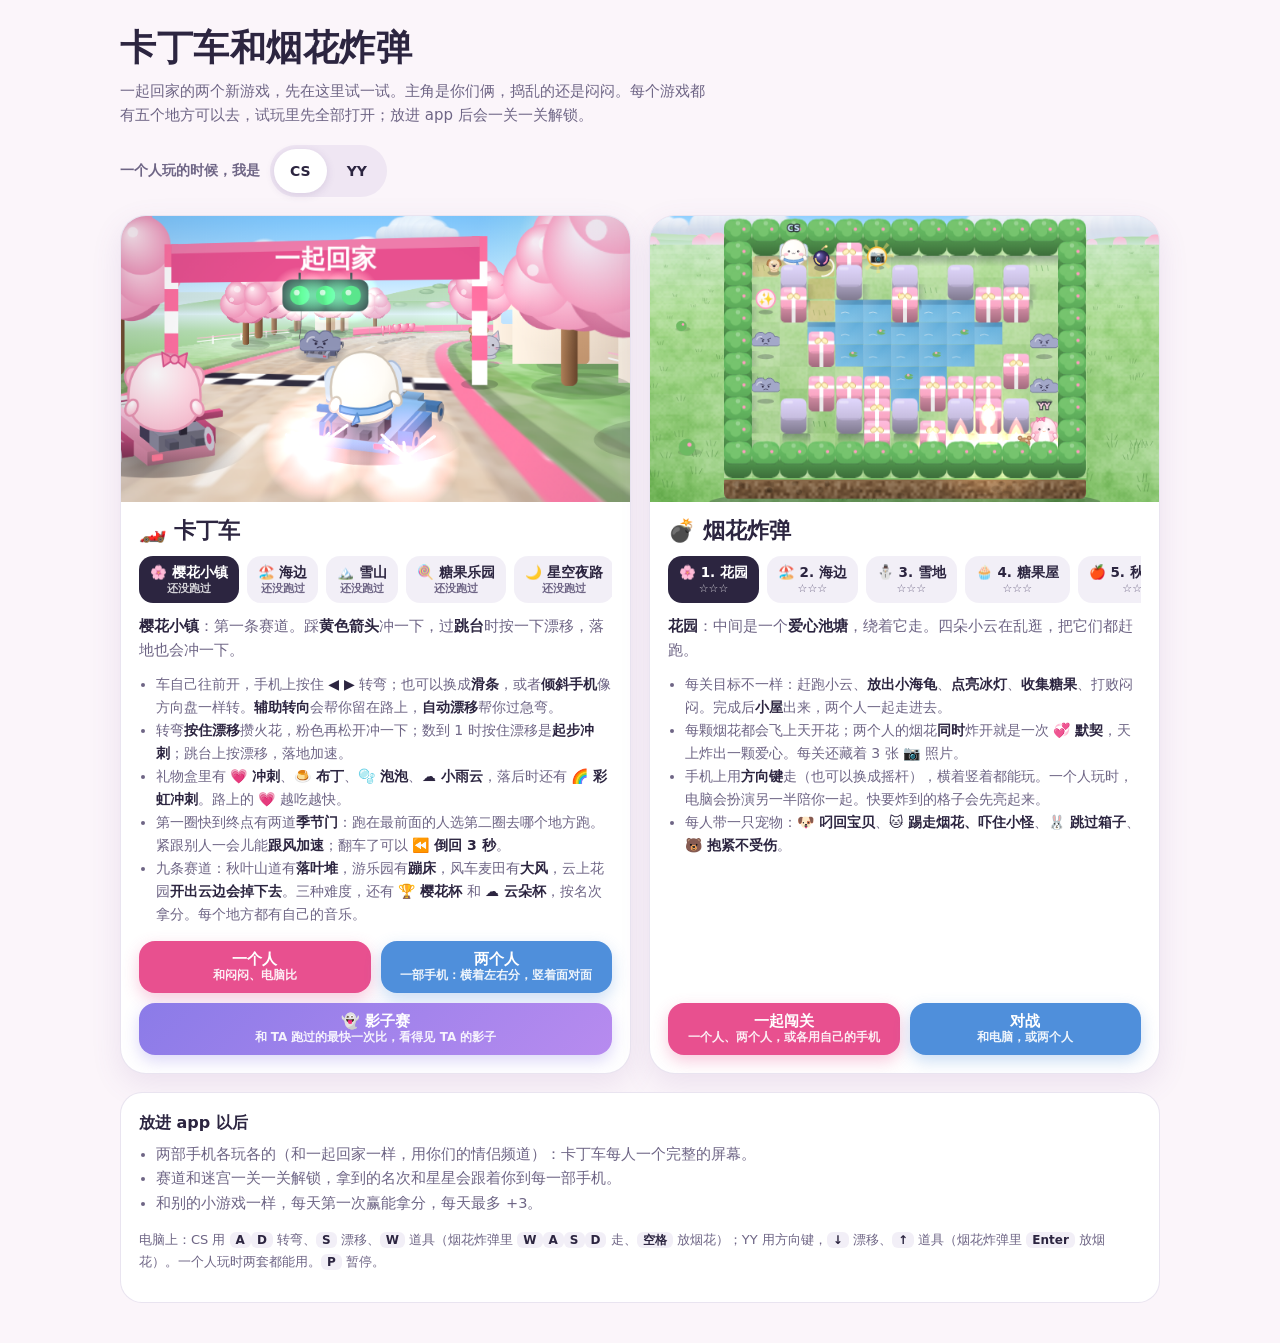
==== commit 7d9eabdb: "卡丁车 / 烟花炸弹: a way out of every start card Asked for: 「make sure got button to exit before start」. Tw" ====
--- a/kartbomb.html
+++ b/kartbomb.html
@@ -57,6 +57,8 @@
 .peer.on { color: var(--pink-ink); }
 .peer.on::before { content: ''; display: inline-block; width: 8px; height: 8px; border-radius: 50%; background: #3DBE7A; margin-right: 6px; vertical-align: 1px; box-shadow: 0 0 0 3px rgba(61, 190, 122, .2); }
 .panel .netnote { font-size: 13px; color: #5A5170; }
+.panel .pclose { position: sticky; top: -8px; align-self: flex-end; flex: none; width: 44px; height: 44px; margin: -10px -10px -44px 0; border: 0; border-radius: 50%; background: rgba(44, 37, 64, .09); color: #2C2540; font: inherit; font-size: 18px; font-weight: 900; cursor: pointer; z-index: 2; box-shadow: 0 2px 8px rgba(44, 37, 64, .08); }
+.panel .pclose:hover { background: rgba(44, 37, 64, .15); }
 .note { background: var(--card); border: 1px solid var(--line); border-radius: 22px; padding: 16px 18px; font-size: 14.5px; line-height: 1.7; color: var(--sub); }
 .note h3 { margin: 0 0 6px; font-size: 16px; color: var(--ink); }
 .note ul { margin: 0; padding-left: 1.2em; }
@@ -2461,7 +2463,8 @@
       const inv = net && net.invite, cupTxt = cup ? `${CUPS[cup.set || 'sakura'].name} · 第 ${cup.i + 1} 站 · ` : '';
       const head = inv ? `<div class="big">🤝</div><h2>${esc(NAME[inv.by])} 想和你比一场</h2><p><b>${def.icon} ${cupTxt}${def.name}</b> · ${CLASSES[opts.cls || KSET.cls].name}。各用自己的手机，每人一整个屏幕。</p><p>${def.what}</p>`
         : `<div class="big">${tt ? '👻' : def.icon}</div><h2>${net ? '🤝 ' : ''}${tt ? '影子赛 · ' : cupTxt}${def.name}</h2><p>${tt ? ttText : def.what}</p>${net ? `<p class="netnote">和 ${esc(NAME[PEER])} 各用自己的手机比：你选好赛道，TA 的手机上会问要不要一起。</p>` : ''}`;
-      panel(`${head}
+      const xb = `<button type="button" class="pclose" data-m="${inv ? 'no' : 'back'}" aria-label="${inv ? '不比了' : '返回'}">✕</button>`;   // a way out, always in sight
+      panel(`${xb}${head}
         <div class="opts">
           ${inv ? '' : tt ? (gm && gp ? `<div class="opt"><b>影子</b><div class="seg3"><button type="button" data-o="ghost:partner" aria-pressed="${G.ghost && G.ghost.who === other}">${pn} 的</button><button type="button" data-o="ghost:me" aria-pressed="${G.ghost && G.ghost.who === ME.k}">自己的</button></div></div>` : '') : `<div class="opt"><b>难度</b><div class="seg3">${seg('easy', '轻松')}${seg('normal', '普通')}${seg('hard', '挑战')}</div></div>`}
           <div class="opt"><b>辅助转向</b><button type="button" class="tog" data-o="assist" aria-pressed="${KSET.assist}">${KSET.assist ? '开' : '关'}</button><small>快冲出路边时帮你拉回来</small></div>
@@ -2472,10 +2475,11 @@
         </div>
         ${humans.length === 2 && COARSE ? `<p style="font-size:13px">${H > W ? '竖着拿：手机平放在桌上，<b>面对面</b>玩——CS 坐上边，YY 坐下边。横过来就是左右分屏。' : '横着拿：左边是 CS，右边是 YY。竖起来平放在桌上，就能面对面玩。'}</p>` : ''}
         <ul class="tips">${tt ? '' : '<li>第一圈快到终点时有两道<b>季节门</b>：跑在最前面的人开过哪一道，第二圈就去哪里跑</li>'}<li>数到 <b>1</b> 时按住<b>漂移</b> → 起步冲刺</li><li>转弯按住漂移（或开着<b>自动漂移</b>），火花变<b>粉色</b>再松开</li><li>紧跟在别人后面一会儿 → <b>跟风加速</b></li><li>路上的 💗 越吃越快（最多 10 个）</li></ul>
-        <div class="btns">${inv ? '<button type="button" class="alt" data-m="no">不比了</button><button type="button" data-m="go">出发！</button>' : `${cup || tt ? '' : `<button type="button" class="alt" data-m="cup">${CUPS[cupOf(def.id)].icon} ${CUPS[cupOf(def.id)].name}<br><small>${CUPS[cupOf(def.id)].ids.length} 条连着比</small></button>`}<button type="button" class="${cup || tt ? 'wide' : ''}" data-m="go">${net ? `叫 ${esc(NAME[PEER])} 一起` : '开始！'}</button>`}</div>`,
+        <div class="btns">${inv ? '<button type="button" class="alt" data-m="no">不比了</button><button type="button" data-m="go">出发！</button>' : `${cup || tt ? '' : `<button type="button" class="alt" data-m="cup">${CUPS[cupOf(def.id)].icon} ${CUPS[cupOf(def.id)].name}<br><small>${CUPS[cupOf(def.id)].ids.length} 条连着比</small></button>`}<button type="button" class="${cup || tt ? 'wide' : ''}" data-m="go">${net ? `叫 ${esc(NAME[PEER])} 一起` : '开始！'}</button><button type="button" class="alt wide" data-m="back">返回</button>`}</div>`,
         (m) => {
           if (m === 'cup') { const set = cupOf(def.id); openGame('kart', Object.assign({}, opts, { place: CUPS[set].ids[0], cup: { i: 0, pts: {}, set }, skipCard: false })); return; }
           if (m === 'no') { netDecline(); closeGame(); return; }
+          if (m === 'back') { closeGame(); return; }   // a way out before anything starts
           const askTilt = () => { if (G.ctl() === 'tilt' && Tilt.state !== 'on') Tilt.start().then((ok) => {   // asked inside this tap; if the phone won't say, buttons it is
             if (ok || game !== G) return; KSET.ctl = 'btn'; store.set('kb_kset', KSET); G.buildPad(); bindPad();
             const me = G.karts.find((q) => q.human); me.msg = '读不到手机的倾斜，先用按钮'; me.msgT = 3;
@@ -3716,14 +3720,15 @@
     const picker = () => humans.map((h) => `<div class="pp"><b>${humans.length === 2 ? `${NAME[h]} 带谁去？` : '带一只宠物去'}</b><div class="pps" role="group" aria-label="${NAME[h]} 的宠物">${PET_IDS.map((id) => `<button type="button" data-pet="${h}:${id}" aria-pressed="${sel[h] === id}"><img src="${IMG['pet_' + id].src}" alt=""><span>${PETS[id].kind}</span></button>`).join('')}</div><p class="ppd">${PETS[sel[h]].icon} <b>${PETS[sel[h]].name} · ${PETS[sel[h]].skill}</b>：${PETS[sel[h]].does}</p></div>`).join('');
     const draw = () => {
       const inv = net && net.invite;
-      panel(`<div class="big">${inv ? '🤝' : PL.icon}</div><h2>${inv ? `${esc(NAME[inv.by])} 想和你${coop ? '一起闯' : '对战'} · ${PL.icon} ${PL.name}` : `${net ? '🤝 ' : ''}${coop ? `第 ${PLACES.indexOf(PL) + 1} 关 · ${PL.name}` : `对战 · ${PL.name}`}`}</h2>${net && !inv ? `<p class="netnote">和 ${esc(NAME[PEER])} 各用自己的手机：你选好地方，TA 的手机上会问要不要一起。</p>` : ''}<p>${coop ? PL.tip : '三颗心，自己的烟花也会炸到自己。先赢两局的人获胜。'}</p>
+      panel(`<button type="button" class="pclose" data-m="${inv ? 'no' : 'back'}" aria-label="${inv ? '不玩了' : '返回'}">✕</button><div class="big">${inv ? '🤝' : PL.icon}</div><h2>${inv ? `${esc(NAME[inv.by])} 想和你${coop ? '一起闯' : '对战'} · ${PL.icon} ${PL.name}` : `${net ? '🤝 ' : ''}${coop ? `第 ${PLACES.indexOf(PL) + 1} 关 · ${PL.name}` : `对战 · ${PL.name}`}`}</h2>${net && !inv ? `<p class="netnote">和 ${esc(NAME[PEER])} 各用自己的手机：你选好地方，TA 的手机上会问要不要一起。</p>` : ''}<p>${coop ? PL.tip : '三颗心，自己的烟花也会炸到自己。先赢两局的人获胜。'}</p>
         ${coop ? `<p style="font-size:13px">每关还藏着 <b>3 张照片 📷</b>；两个人的烟花同时炸开是一次 <b>💞 默契</b>，会放出爱心烟花，宠物技能也马上准备好。${ai ? `<br>这次 <b>${NAME[ai.k]}</b> 由电脑陪你一起，带着${PETS[ai.pet].kind}。` : ''}</p>` : ''}
         ${picker()}
         ${COARSE ? `<div class="opts"><div class="opt"><b>走路</b><div class="seg3"><button type="button" data-w="dpad" aria-pressed="${BSET.walk !== 'stick'}">方向键</button><button type="button" data-w="stick" aria-pressed="${BSET.walk === 'stick'}">摇杆</button></div></div></div>` : ''}
         <p style="font-size:12.5px">${COARSE ? (BSET.walk === 'stick' ? '按住左边随便哪里拖动就能走' : '按住方向键走，手指可以直接滑到别的方向') + '；💥 放烟花，宠物按钮放技能。' : 'CS：W A S D 走、空格放烟花、E 宠物技能；YY：方向键走、Enter 放烟花、句号 . 宠物技能。P 暂停。'}</p>
-        <div class="btns">${inv ? '<button type="button" class="alt" data-m="no">不玩了</button><button type="button" data-m="go">出发！</button>' : `<button type="button" class="wide" data-m="go">${net ? `叫 ${esc(NAME[PEER])} 一起` : '开始！'}</button>`}</div>`,
+        <div class="btns">${inv ? '<button type="button" class="alt" data-m="no">不玩了</button><button type="button" data-m="go">出发！</button>' : `<button type="button" class="alt" data-m="back">返回</button><button type="button" data-m="go">${net ? `叫 ${esc(NAME[PEER])} 一起` : '开始！'}</button>`}</div>`,
         (m) => {
           if (m === 'no') { netDecline(); closeGame(); return; }
+          if (m === 'back') { closeGame(); return; }   // a way out before anything starts
           for (const p of G.players) if (p.human) p.pet = sel[p.k];
           if (ai && humans.length === 1 && ai.pet === sel[humans[0]]) ai.pet = PET_IDS.find((x) => x !== sel[humans[0]]);
           store.set('kb_pets', Object.assign(store.get('kb_pets', {}), sel));
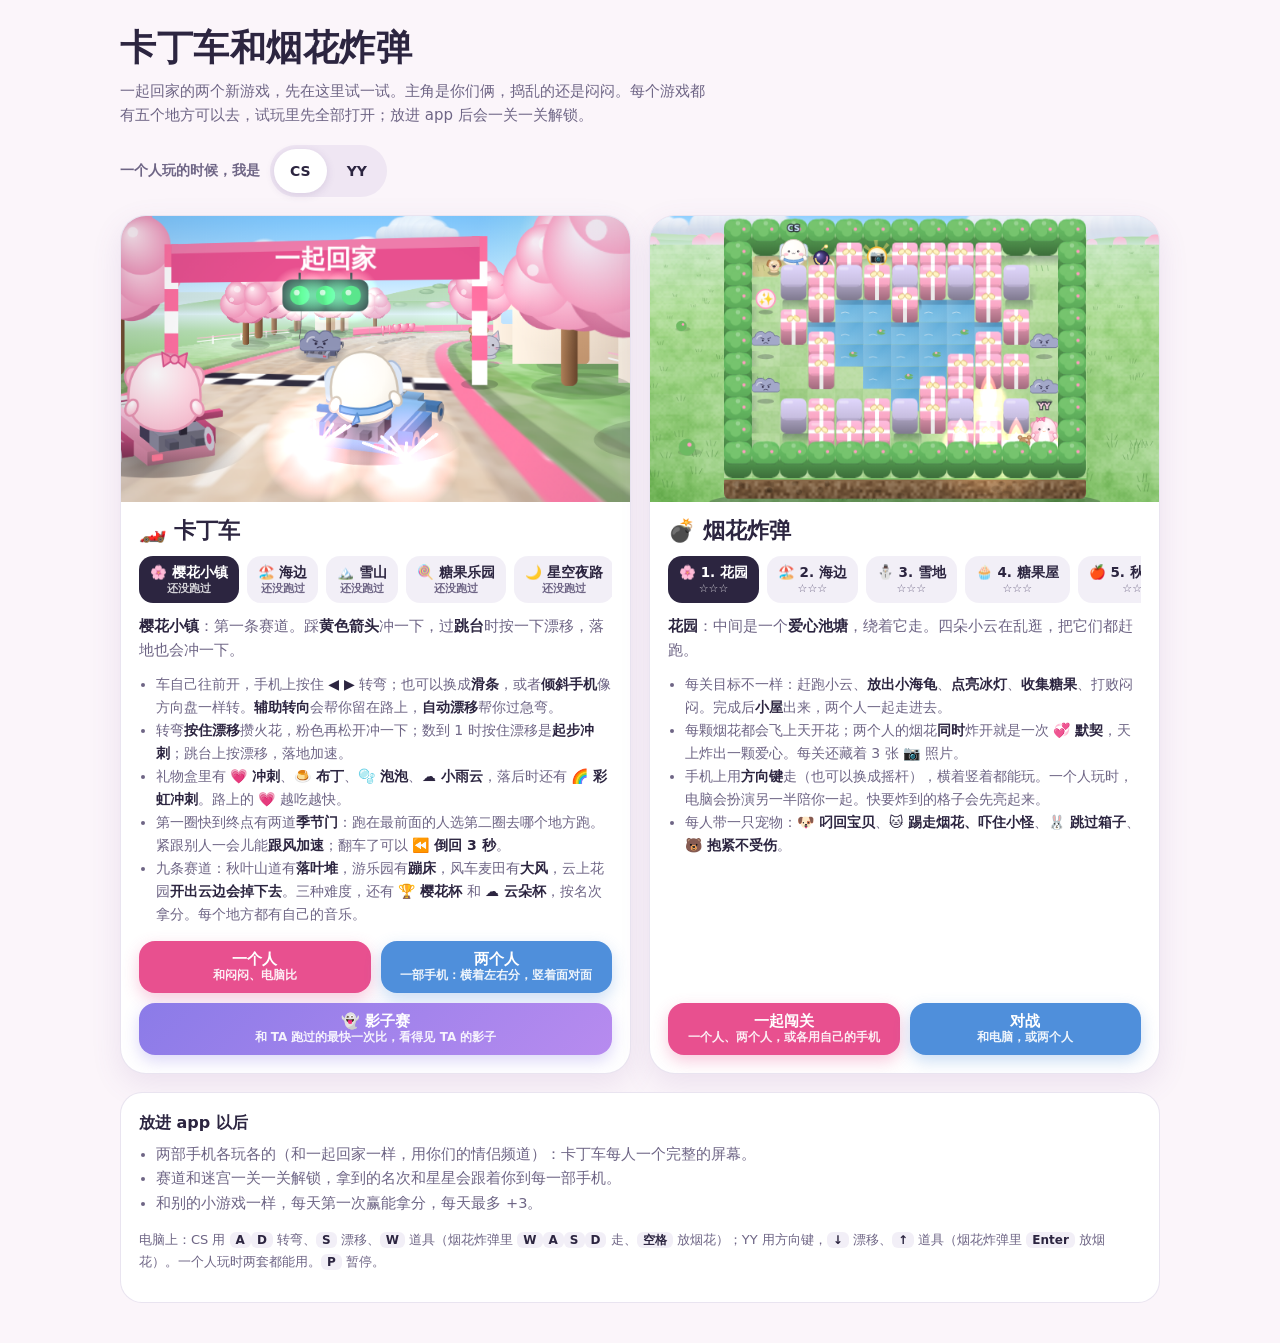
==== commit 4b8d07d3: "卡丁车 on two phones: the finish order is the real one Reported: 「when i done the first round the timin" ====
--- a/kartbomb.html
+++ b/kartbomb.html
@@ -375,6 +375,9 @@
 const fin = (v) => typeof v === 'number' && isFinite(v);
 const r1 = (v) => Math.round(v * 10) / 10, r2 = (v) => Math.round(v * 100) / 100, r3 = (v) => Math.round(v * 1000) / 1000;
 const pageGame = () => PAGE_GAME || (game ? game.kind : '');
+// the host's clock, on either phone: what a two-phone race is timed by (each phone's own game clock stops for a hit and
+// runs slow on a struggling phone — the order of a finish has to be the order the karts really crossed the line)
+const sharedNow = () => performance.now() + (NET.role === 'guest' ? NET.off || 0 : 0);
 const peerHere = () => !!NET.peerAt && performance.now() - NET.peerAt < 4500;
 function netSend(t, d) {
   if (!LIVE) return false;
@@ -413,7 +416,7 @@
   const nb = document.querySelector('[data-play="kart:net"]'); if (nb) { nb.hidden = !on; nb.setAttribute('aria-disabled', String(!(here && NET.peerG === 'kart'))); }
 }
 function netReset() {
-  NET.lags = [];
+  NET.lags = []; NET.off = 0; NET.offRtt = null;
   NET.n = 0; NET.role = null; NET.tx = 0; NET.rx = 0; NET.pend = []; NET.hold = new Map(); NET.holdAt = 0;
   NET.wait = null; NET.okMsg = null; NET.okAt = 0; NET.rq = null; NET.heard = false; NET.started = false; NET.quiet = false;
 }
@@ -453,7 +456,13 @@
     return;
   }
   if (m.t === 'pi') { netSend('po', { a: m.a, b: now }); return; }
-  if (m.t === 'po') { const rtt = now - m.a; if (rtt >= 0 && rtt < 4000) { NET.rtts.push(rtt); if (NET.rtts.length > 8) NET.rtts.shift(); NET.rttMin = Math.min(...NET.rtts); } return; }
+  if (m.t === 'po') {
+    const rtt = now - m.a; if (!(rtt >= 0 && rtt < 4000)) return;
+    NET.rtts.push(rtt); if (NET.rtts.length > 8) NET.rtts.shift(); NET.rttMin = Math.min(...NET.rtts);
+    // the other phone's clock against this one's, from the quickest round trip: its time b was read halfway through
+    if (fin(m.b) && (NET.offRtt == null || rtt <= NET.offRtt)) { NET.offRtt = rtt; NET.off = m.b - (m.a + now) / 2; }
+    return;
+  }
   if (m.t === 'go') return netGo(m);
   if (m.t === 'bye') { if (m.n && m.n === NET.n) netPartnerLeft(); else if (NET.wait && m.n === NET.wait.go.n) netDeclined({ n: m.n, why: 'left' }); return; }
   if ((m.t === 'no' || m.t === 'busy') && NET.wait && m.n === NET.wait.go.n) return netDeclined(m);
@@ -557,7 +566,8 @@
     NET.wait.sent = now; netSend('go', NET.wait.go);
   }
   if (!NET.n) return;
-  if (now - NET.piAt > 4000) { NET.piAt = now; netSend('pi', { a: now }); }
+  const piGap = NET.offRtt == null || NET.rtts.length < 4 || (game && game.state !== 'race' && game.state !== 'play') ? 500 : 4000;
+  if (now - NET.piAt > piGap) { NET.piAt = now; netSend('pi', { a: now }); }
   const playing = game && game.net && (game.state === 'race' || game.state === 'play' || game.state === 'count') && !game.paused;
   if (now - NET.hiAt > (playing ? 5000 : 1500)) { NET.hiAt = now; netSend('hi', { g: pageGame(), n: NET.n, ak: NET.rx }); }   // while playing, every position message already says the partner is there
   if (NET.pend.length) { NET.pend = NET.pend.filter((x) => now - x.t0 < 30000); for (const x of NET.pend) if (now - x.at > 400 && netSend('ev', x.m)) x.at = now; }
@@ -1006,6 +1016,7 @@
 function frame(now) {
   if (!game) return;
   const dt = Math.min(1 / 30, (now - last) / 1000); last = now;
+  if (game.paused) { if (!game.pauseAt) game.pauseAt = now; } else if (game.pauseAt) { game.pausedMs = (game.pausedMs || 0) + now - game.pauseAt; game.pauseAt = 0; }
   if (!game.paused) game.update(dt);
   if (!game) return;
   if (game.net && NET.n && game.netTick && !game.paused) game.netTick(now);   // 🤝 a message goes the frame it is due (the 100 ms tick is the backstop)
@@ -1879,10 +1890,10 @@
       }
       if (k.lap === LAPS && k.human && !G.lapSpeed) { G.lapSpeed = 1.1; Music.speed(1.1); }
       if (k.lap > LAPS && !k.done && k.human) {   // a photo finish: someone right beside you on the line
-        const close = G.karts.some((o) => o !== k && (o.done ? G.t - o.time < 0.35 : k.prog - o.prog < 5));
+        const close = G.karts.some((o) => o !== k && (o.done ? (net ? G.clockT() : G.t) - o.time < 0.35 : k.prog - o.prog < 5));
         if (close && !REDUCE) { G.freeze = 0.35; G.worldFx = Math.max(G.worldFx || 0, 0.3); }
       }
-      if (k.lap > LAPS && !k.done) { k.done = true; k.time = G.t; G.order.push(k); if (net) { G.order.sort((a, b) => a.time - b.time); netEv('fin', { k: k.k, tm: r3(k.time) }); if (k.human) G.myDoneT = G.t; } if (tt && k.human) saveGhost(k); if (k.human) { snd(G.order.length === 1 ? 'win' : 'go'); if (!REDUCE) for (let i = 0; i < 60; i++) G.confetti.push({ p: k.k, x: Math.random(), y: -0.1 - Math.random() * 0.3, vy: rand(0.25, 0.5), w: rand(0, TAU), c: ['#FF8FB8', '#FFD34D', '#8FD3FF', '#9FE09A'][i % 4] }); } }
+      if (k.lap > LAPS && !k.done) { k.done = true; k.time = net ? r3(G.clockT()) : G.t; G.order.push(k); if (net) { G.order.sort((a, b) => a.time - b.time); netEv('fin', { k: k.k, tm: r3(k.time) }); if (k.human) G.myDoneT = G.t; } if (tt && k.human) saveGhost(k); if (k.human) { snd(G.order.length === 1 ? 'win' : 'go'); if (!REDUCE) for (let i = 0; i < 60; i++) G.confetti.push({ p: k.k, x: Math.random(), y: -0.1 - Math.random() * 0.3, vy: rand(0.25, 0.5), w: rand(0, TAU), c: ['#FF8FB8', '#FFD34D', '#8FD3FF', '#9FE09A'][i % 4] }); } }
       else if (k.lap === LAPS && k.human) { k.finalT = 2.2; snd('final'); }
       else if (k.lap > 1 && k.human) { k.lapT = 1.6; snd('count'); }
     }
@@ -2421,7 +2432,7 @@
     // laps and time
     const lapTxt = k.done ? '到啦！' : `第 ${clamp(k.lap - (k.owe ? 1 : 0), 1, LAPS)}/${LAPS} 圈${G.trip && G.trip.state === 1 && G.trip.chosenDef ? ' ' + G.trip.chosenDef.icon : ''}`;
     textC(g, lapTxt, mid, top, small ? 15 : 18, '#FFF', { base: 'top', lw: 4 });
-    textC(g, fmt(G.t), mid, top + (small ? 20 : 24), small ? 12 : 14, '#FFF', { base: 'top', lw: 4, weight: 800 });
+    textC(g, fmt(net && G.clockT ? G.clockT() : G.t), mid, top + (small ? 20 : 24), small ? 12 : 14, '#FFF', { base: 'top', lw: 4, weight: 800 });
     // the place, big, top right, with the small map under it
     const pl = Math.min(3, k.place || 3), plCol = ['#FFD34D', '#E6EEF8', '#F2B48A'][pl - 1], rx = v.x + v.w - 14;
     if (G.tt) {   // 影子赛: no places, just the ghost's time to beat
@@ -2485,7 +2496,7 @@
             const me = G.karts.find((q) => q.human); me.msg = '读不到手机的倾斜，先用按钮'; me.msgT = 3;
           }); };
           if (net && !inv) { askTilt(); netInvite('kart', netKartOpts()); return; }   // 🤝 the host: the partner's phone is asked; the countdown starts when it says 出发
-          if (inv) netAccept();
+          if (inv) { netAccept(); G.waitRun(); askTilt(); return; }   // 🤝 the countdown starts with the host's, at the same moment
           beginRace(); askTilt();
         });
       const old = UI.msg.onclick;
@@ -2510,16 +2521,31 @@
       : c === 'tilt' ? [['.tw', '像方向盘一样转手机'], ...more] : [[sel, c === 'bar' ? '按住左边或右边转弯' : '按住 ◀ ▶ 转弯'], ...more],
       two ? 'CS：A D 转弯 · S 漂移 · W 道具　YY：← → 转弯 · ↓ 漂移 · ↑ 道具　P 暂停' : '← → 转弯 · ↓ 漂移 · ↑ 道具 · P 暂停');
   }
-  function beginRace() { UI.msg.hidden = true; G.paused = false; G.state = 'count'; audioOn(); kartCoach(); setTimeout(buildTrip, 60); }
+  function beginRace() { UI.msg.hidden = true; G.paused = false; G.pauseAt = 0; G.pausedMs = 0; G.state = 'count'; audioOn(); kartCoach(); setTimeout(buildTrip, 60); }   // (only pauses from here on come off the race time)
   const netKartOpts = () => ({ place: def.id, cls: opts.cls || KSET.cls, cup: cup ? { i: cup.i, pts: cup.pts || {}, set: cup.set || 'sakura' } : null, trip: trip ? trip.opts.map((t2) => t2.id) : null });
   if (!preview) setTimeout(() => {
     if (game !== G) return;
     if (net && net.role === 'host' && net.again) { G.paused = true; netInvite('kart', Object.assign(netKartOpts(), { auto: !!net.auto })); return; }
-    if (net && net.invite && net.invite.auto) { netAccept(); beginRace(); return; }
+    if (net && net.invite && net.invite.auto) { netAccept(); G.waitRun(); return; }
     if (opts.skipCard) { G.state = 'count'; setTimeout(buildTrip, 60); } else startCard();
   }, 30);
   // 🤝 what travels between the two phones during a race
-  G.netStart = () => { if (G.state === 'card') beginRace(); };
+  // 🤝 the start: the host picks a moment on its own clock (enough ahead for the message to arrive), both phones begin the
+  // countdown then; the race is timed from the end of that countdown on the shared clock
+  const COUNT_MS = 3600;
+  G.startAt = (at) => {   // at: the host's clock
+    if (G.state !== 'card' || G.runAt) return;
+    G.runAt = at; G.goShared = at + COUNT_MS;
+    const late = sharedNow() - at;
+    const go = () => { if (game !== G || G.state !== 'card') return; beginRace(); if (late > 0) G.count = Math.max(0.05, G.count - late / 1000); };
+    if (late >= 0) go(); else setTimeout(go, -late);
+  };
+  G.netStart = () => { if (G.state !== 'card' || G.runAt) return; const at = Math.round(performance.now() + 500); netEv('run', { at }); G.startAt(at); };
+  G.waitRun = () => {   // the partner's phone after 出发: until the host's moment arrives
+    G.paused = true;
+    panel(`<div class="big">⏱️</div><h2>准备…</h2><p class="netnote">和 ${esc(NAME[PEER])} 的手机一起倒数</p><div class="btns"><button type="button" class="alt wide" data-m="x">不比了</button></div>`, () => closeGame());
+  };
+  G.clockT = () => (G.goShared != null ? Math.max(0, (sharedNow() - G.goShared - (G.pausedMs || 0)) / 1000) : G.t);   // the race time: shared on two phones
   G.netRequest = (k) => { if (G.shown && G.netAgain) G.netAgain(k, true); };
   G.stAt = 0;
   const packKart = (k) => {
@@ -2560,6 +2586,7 @@
   };
   G.netEvent = (e) => {
     const K = (id) => G.karts.find((q) => q.k === id);
+    if (e.e === 'run' && fin(e.at)) { G.startAt(e.at); return; }
     if (e.e === 'fin') { const k = K(e.k); if (k && k.remote && !k.done && fin(e.tm)) { k.done = true; k.time = e.tm; G.order.push(k); G.order.sort((a, b) => a.time - b.time); } }
     else if (e.e === 'pud') { const k = K(e.f); if (k && fin(e.x) && fin(e.y) && typeof e.id === 'string' && e.id.length < 16 && !G.puddles.some((q) => q.id === e.id)) G.puddles.push({ id: e.id, x: e.x, y: e.y, t: 20, own: k, safe: 0.6 }); }
     else if (e.e === 'pudx') { const pd = G.puddles.find((q) => q.id === e.id); if (pd) { pd.t = 0; burst(pd.x, pd.y, '#FFD36E', 12); } }
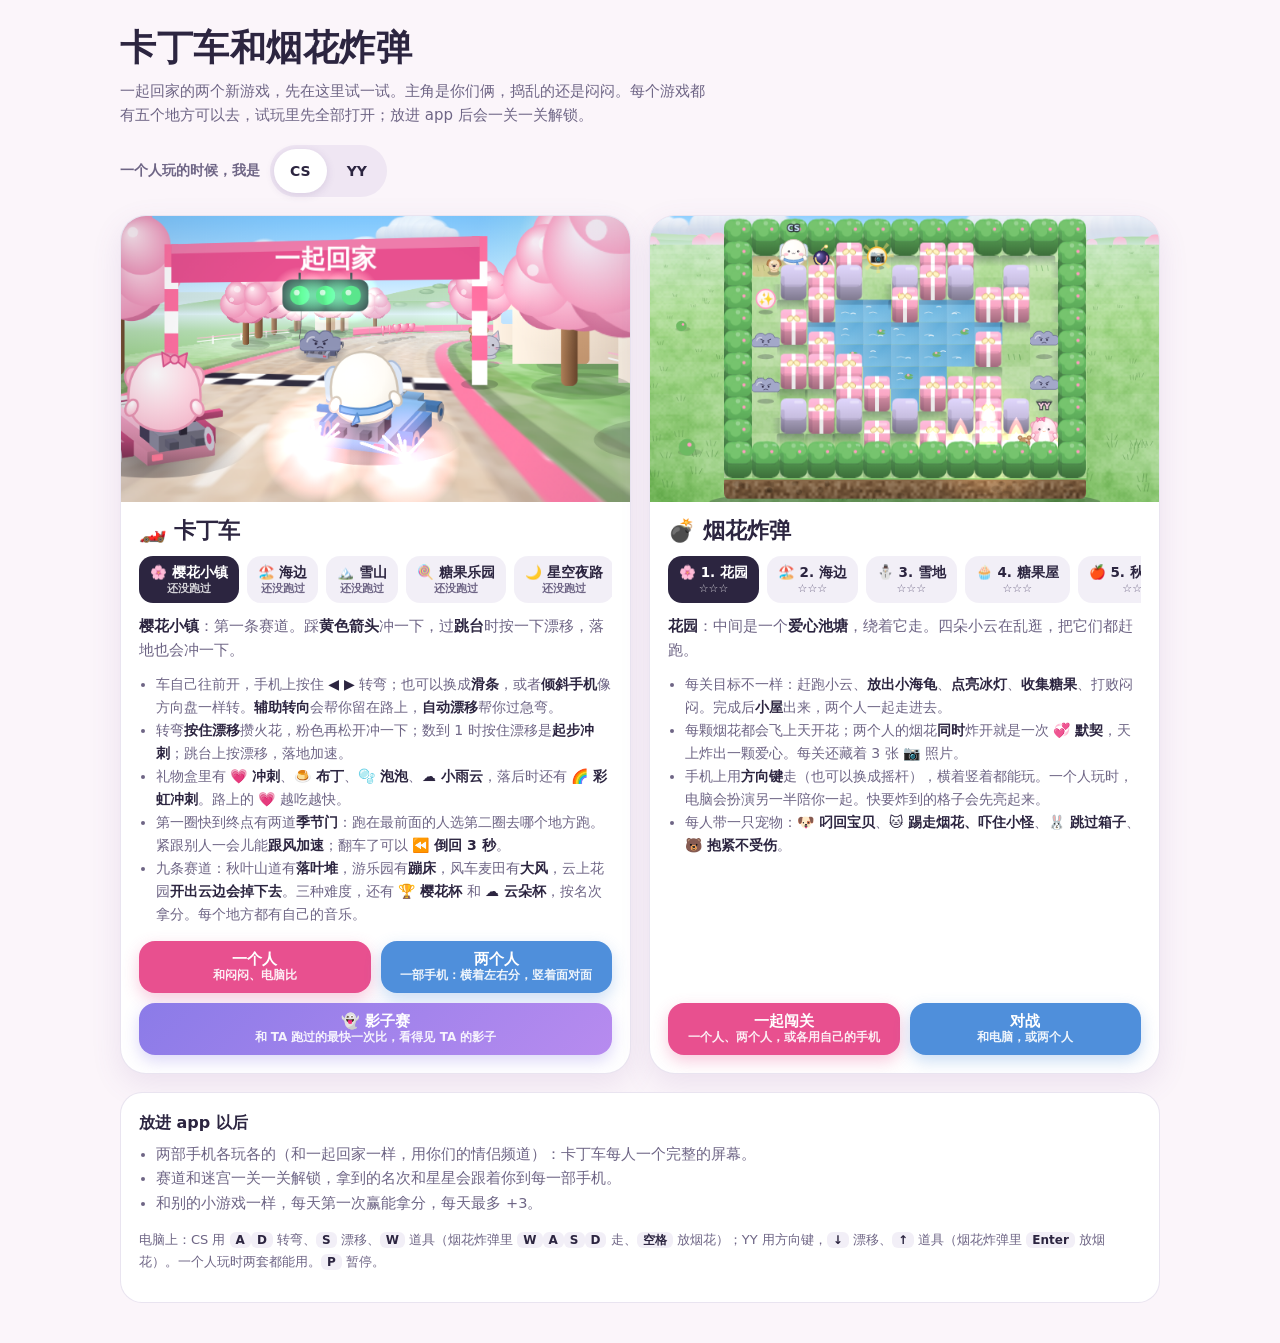
==== commit bc9428fa: "烟花炸弹: the stick never sticks; a bigger, prettier maze upright Reported from an iPhone (the 摇杆's knob" ====
--- a/kartbomb.html
+++ b/kartbomb.html
@@ -70,7 +70,10 @@
 #cv { position: absolute; inset: 0; width: 100%; height: 100%; display: block; }
 #hud { position: absolute; left: 0; right: 0; top: 0; display: flex; gap: 6px; align-items: center; flex-wrap: wrap; pointer-events: none;
   padding: calc(env(safe-area-inset-top, 0px) + 8px) calc(max(10px, env(safe-area-inset-right, 0px)) + 100px * var(--ui)) 8px calc(max(10px, env(safe-area-inset-left, 0px)) + 50px * var(--ui)); }
-.hc { display: inline-flex; align-items: center; gap: 5px; background: rgba(20, 16, 40, .62); color: #fff; font-weight: 800; font-size: calc(13px * var(--ui)); border-radius: 999px; padding: calc(6px * var(--ui)) calc(11px * var(--ui)); font-variant-numeric: tabular-nums; white-space: nowrap; }
+.hc { display: inline-flex; align-items: center; gap: 5px; background: rgba(24, 18, 48, .58); color: #fff; font-weight: 800; font-size: calc(13px * var(--ui)); border-radius: 999px; padding: calc(6px * var(--ui)) calc(11px * var(--ui)); font-variant-numeric: tabular-nums; white-space: nowrap;
+  box-shadow: 0 2px 8px rgba(10, 6, 30, .18), inset 0 1px 0 rgba(255, 255, 255, .14); -webkit-backdrop-filter: blur(6px); backdrop-filter: blur(6px); }
+#hud .hr1 { flex-basis: 100%; display: flex; justify-content: center; min-height: calc(30px * var(--ui)); align-items: center; }
+#hud .hr2 { flex: 0 0 calc(100% + 150px * var(--ui) - 4px); display: flex; justify-content: center; gap: 6px; flex-wrap: wrap; margin: 2px calc(-100px * var(--ui) + 2px) 0 calc(-50px * var(--ui) + 2px); }   /* out under the corner buttons: the whole width */
 .hc i { width: 10px; height: 10px; border-radius: 50%; display: inline-block; }
 .tb { position: absolute; top: calc(env(safe-area-inset-top, 0px) + 6px); width: calc(42px * var(--ui)); height: calc(42px * var(--ui)); border-radius: 50%; border: 0; background: rgba(20, 16, 40, .62); color: #fff; font-size: calc(17px * var(--ui)); font-weight: 900; cursor: pointer; z-index: 3; display: grid; place-items: center; padding: 0; }
 #xbtn { left: max(8px, env(safe-area-inset-left, 0px)); }
@@ -130,17 +133,25 @@
 .cl .tag, .jz .tag { position: absolute; top: -20px; font-size: 12px; font-weight: 900; color: #fff; text-shadow: 0 1px 3px rgba(0, 0, 0, .5); }
 .jz .tag { top: 6px; }
 .cl.l .tag { left: 2px; } .cl.r .tag { right: 2px; }
-.pb { pointer-events: auto; width: var(--s, 62px); height: var(--s, 62px); border-radius: 50%; border: 2px solid rgba(255, 255, 255, .75); background: rgba(30, 20, 60, .34);
-  color: #fff; font: 900 20px/1 var(--font); display: grid; place-items: center; touch-action: none; -webkit-tap-highlight-color: transparent; backdrop-filter: blur(4px); padding: 0; }
-.pb.on { background: rgba(30, 20, 60, .6); transform: scale(.94); }
+.pb { pointer-events: auto; width: var(--s, 62px); height: var(--s, 62px); border-radius: 50%; border: 2px solid rgba(255, 255, 255, .75); background: radial-gradient(circle at 50% 30%, rgba(80, 66, 130, .42), rgba(30, 20, 60, .38));
+  color: #fff; font: 900 20px/1 var(--font); display: grid; place-items: center; touch-action: none; -webkit-tap-highlight-color: transparent; backdrop-filter: blur(4px); padding: 0;
+  box-shadow: 0 4px 12px rgba(10, 6, 30, .22), inset 0 2px 0 rgba(255, 255, 255, .22); transition: transform .08s; }
+.pb.on { background: rgba(30, 20, 60, .6); transform: scale(.93); }
+/* 💥 is the button you press most: a warm round sweet you can't miss, the firework big on it */
+.pb[data-k="bomb"] { background: radial-gradient(circle at 38% 30%, #FFD9A6 0%, #FF9E6B 34%, #F0548C 100%); border: 3px solid rgba(255, 255, 255, .92); font-size: calc(var(--s, 62px) * .42);
+  box-shadow: 0 6px 16px rgba(200, 50, 100, .35), inset 0 -6px 12px rgba(150, 20, 70, .28), inset 0 3px 0 rgba(255, 255, 255, .45); text-shadow: 0 2px 4px rgba(120, 20, 60, .35); }
+.pb[data-k="bomb"].on { background: radial-gradient(circle at 38% 30%, #FFC88A 0%, #F98A5A 34%, #D9467F 100%); }
+.pb.sk { background: radial-gradient(circle at 40% 30%, rgba(255, 255, 255, .95), rgba(236, 228, 255, .85)); border-width: 3px; box-shadow: 0 4px 12px rgba(10, 6, 30, .2), inset 0 -4px 8px rgba(120, 100, 180, .2); }
 .pb.wide { border-radius: 20px; width: calc(var(--s, 62px) * 1.25); font-size: 14px; }
 .pb.cs { border-color: rgba(127, 178, 236, .95); } .pb.yy { border-color: rgba(255, 143, 179, .95); }
 .col { display: flex; flex-direction: column; gap: 8px; align-items: center; }
 /* the thumb stick: touch anywhere in its zone and it appears under the thumb */
 .jz { position: absolute; pointer-events: auto; touch-action: none; }
-.jb { position: absolute; width: 112px; height: 112px; margin: -56px 0 0 -56px; border-radius: 50%; background: rgba(30, 20, 60, .22); border: 2px solid rgba(255, 255, 255, .55); pointer-events: none; transition: opacity .2s; }
-.jz.cs .jb { border-color: rgba(127, 178, 236, .9); } .jz.yy .jb { border-color: rgba(255, 143, 179, .9); }
-.jk { position: absolute; left: 50%; top: 50%; width: 50px; height: 50px; margin: -25px 0 0 -25px; border-radius: 50%; background: rgba(255, 255, 255, .85); box-shadow: 0 3px 10px rgba(0, 0, 0, .25); }
+.jb { position: absolute; width: 112px; height: 112px; margin: -56px 0 0 -56px; border-radius: 50%; background: radial-gradient(circle, rgba(30, 20, 60, .1) 0%, rgba(30, 20, 60, .26) 70%, rgba(255, 255, 255, .16) 100%); border: 3px solid rgba(255, 255, 255, .6); pointer-events: none; transition: opacity .2s;
+  box-shadow: 0 4px 14px rgba(10, 6, 30, .18), inset 0 2px 6px rgba(10, 6, 30, .2); -webkit-backdrop-filter: blur(3px); backdrop-filter: blur(3px); }
+.jz.cs .jb { border-color: rgba(127, 178, 236, .95); } .jz.yy .jb { border-color: rgba(255, 143, 179, .95); }
+.jz.cs .jk { border: 3px solid rgba(127, 178, 236, .95); } .jz.yy .jk { border: 3px solid rgba(255, 143, 179, .95); }
+.jk { position: absolute; left: 50%; top: 50%; width: 50px; height: 50px; margin: -25px 0 0 -25px; border-radius: 50%; background: radial-gradient(circle at 38% 30%, #FFFFFF 0%, #F3EEFF 45%, #D9CFF2 100%); box-shadow: 0 3px 10px rgba(0, 0, 0, .25), inset 0 -3px 6px rgba(110, 90, 170, .25); }
 .jz.idle .jb { opacity: .55; }
 #msg { position: absolute; inset: 0; display: grid; place-items: center; grid-template-rows: minmax(0, 1fr); grid-template-columns: minmax(0, 1fr); background: rgba(14, 10, 30, .55); padding: max(16px, env(safe-area-inset-top, 0px)) max(16px, env(safe-area-inset-right, 0px)) max(16px, env(safe-area-inset-bottom, 0px)) max(16px, env(safe-area-inset-left, 0px)); z-index: 4; }   /* a definite row, so a tall card's max-height: 100% holds and it scrolls inside the screen */
 .panel { box-sizing: border-box; width: min(100%, 380px); max-height: 100%; overflow: auto; background: #FFFDF9; color: #2C2540; border-radius: 24px; padding: 20px; text-align: center; display: flex; flex-direction: column; gap: 10px; box-shadow: 0 18px 50px rgba(0, 0, 0, .35); }
@@ -844,13 +855,15 @@
 const UI = { play: $('#play'), cv: $('#cv'), hud: $('#hud'), pad: $('#pad'), msg: $('#msg'), keys: $('#gkeys') };
 const ctx = UI.cv.getContext('2d');
 let game = null, raf = 0, last = 0, W = 0, H = 0, DPR = 1, UIS = 1;
+const HELD = new Map();   // pointerId → { el, move(e), end() }: the fingers on the controls (bindPad)
+let padStale = false;     // the screen changed while a finger was down: redraw the controls once it lifts
 function resize() {
   DPR = Math.min(2, window.devicePixelRatio || 1);
   W = UI.play.clientWidth; H = UI.play.clientHeight;
   UIS = clamp(Math.min(W / 440, H / 620), 1, 1.55);   // a laptop or a tablet: the buttons and words grow with the screen
   UI.play.style.setProperty('--ui', UIS.toFixed(3));
   UI.cv.width = Math.round(W * DPR); UI.cv.height = Math.round(H * DPR);
-  if (game) { game.layout(); UI.play.classList.toggle('face', !!game.face); game.buildPad(); bindPad(); }
+  if (game) { game.layout(); UI.play.classList.toggle('face', !!game.face); if (HELD.size) padStale = true; else { game.buildPad(); bindPad(); } }
 }
 // 倾斜手机转弯: which way is down, seen from the screen, gives how far the phone is turned like a steering wheel
 const Tilt = {
@@ -929,74 +942,111 @@
 // a thumb on a control must never start the page scrolling, zooming or selecting (iPhones take the touch away when they do)
 UI.pad.addEventListener('touchstart', (e) => { if (e.target.closest('.pb, .bz, .dz, .sz, .jz')) e.preventDefault(); }, { passive: false });
 UI.pad.addEventListener('touchmove', (e) => { if (e.target.closest('.pb, .bz, .dz, .sz, .jz')) e.preventDefault(); }, { passive: false });
+// A finger on a control (2026-11-29, from an iPhone: the stick stuck in one direction and stopped answering). Only a
+// lift ends a hold — pointerup / pointercancel, heard by the control or anywhere on the page — never a dropped capture;
+// a new touch on the same control takes over from one whose lift was never heard; lifting every finger lets go of
+// everything; so does the page going to the background. The controls are not redrawn under a finger (resize waits).
+function grab(e, el, move, end) {
+  for (const [id, h] of [...HELD]) if (h.el === el) { HELD.delete(id); h.end(); }   // its lift was never heard
+  HELD.set(e.pointerId, { el, move, end });
+  try { el.setPointerCapture(e.pointerId); } catch (x) {}
+}
+function letGo(id) {
+  const h = HELD.get(id); if (!h) return;
+  HELD.delete(id); h.end();
+  if (!HELD.size && padStale && game) { padStale = false; game.buildPad(); bindPad(); }
+}
+function letGoAll() { for (const id of [...HELD.keys()]) letGo(id); }
+document.addEventListener('pointermove', (e) => { const h = HELD.get(e.pointerId); if (h && h.move) h.move(e); }, true);
+for (const ev of ['pointerup', 'pointercancel']) document.addEventListener(ev, (e) => letGo(e.pointerId), true);
+for (const ev of ['touchend', 'touchcancel']) document.addEventListener(ev, (e) => { if (!e.touches.length) letGoAll(); }, true);
+addEventListener('blur', letGoAll); addEventListener('pagehide', letGoAll);
+document.addEventListener('visibilitychange', () => { if (document.hidden) letGoAll(); });
+const STICK_MAX = 40, STICK_DEAD = 12, RING = 56;   // the knob's reach, the still middle, the ring you see (px)
 function bindPad() {
   for (const b of UI.pad.querySelectorAll('.pb')) {
-    const set = (on) => { b.classList.toggle('on', on); press(b.dataset.p, b.dataset.k, on); };
-    b.addEventListener('pointerdown', (e) => { e.preventDefault(); try { b.setPointerCapture(e.pointerId); } catch (x) {} set(true); });
-    for (const ev of ['pointerup', 'pointercancel', 'lostpointercapture']) b.addEventListener(ev, () => set(false));
+    const p = b.dataset.p, k = b.dataset.k;
+    const set = (on) => { b.classList.toggle('on', on); press(p, k, on); };
+    b.addEventListener('pointerdown', (e) => {
+      e.preventDefault();
+      if (IN[p] && IN[p][k]) press(p, k, false);   // held by a finger whose lift was lost: this is a new press all the same
+      grab(e, b, null, () => set(false)); set(true);
+    });
     b.addEventListener('contextmenu', (e) => e.preventDefault());
   }
   for (const z of UI.pad.querySelectorAll('.bz')) {   // ◀ ▶: whichever half the thumb is on, sliding across switches
-    const p = z.dataset.p, flip = z.closest('.flip') ? -1 : 1; let pid = null;
+    const p = z.dataset.p, flip = z.closest('.flip') ? -1 : 1;
     const at = (x) => { const r = z.getBoundingClientRect(), d = (x - (r.left + r.width / 2)) * flip; press(p, 'l', d < 0); press(p, 'r', d >= 0); z.dataset.dir = d < 0 ? 'l' : 'r'; };
-    z.addEventListener('pointerdown', (e) => { if (pid !== null) return; e.preventDefault(); pid = e.pointerId; try { z.setPointerCapture(pid); } catch (x) {} at(e.clientX); coachOff(); });
-    z.addEventListener('pointermove', (e) => { if (e.pointerId === pid) at(e.clientX); });
-    const up = (e) => { if (e.pointerId !== pid) return; pid = null; press(p, 'l', false); press(p, 'r', false); z.dataset.dir = ''; };
-    z.addEventListener('pointerup', up); z.addEventListener('pointercancel', up); z.addEventListener('lostpointercapture', up);
+    z.addEventListener('pointerdown', (e) => {
+      e.preventDefault();
+      grab(e, z, (m) => at(m.clientX), () => { press(p, 'l', false); press(p, 'r', false); z.dataset.dir = ''; });
+      at(e.clientX); coachOff();
+    });
     z.addEventListener('contextmenu', (e) => e.preventDefault());
   }
   for (const z of UI.pad.querySelectorAll('.dz')) {   // 方向键: the arm under the thumb, and a second way to try at a corner
-    const p = z.dataset.p, c = z.querySelector('.dzc'), flip = z.closest('.flip') ? -1 : 1; let pid = null;
+    const p = z.dataset.p, c = z.querySelector('.dzc'), flip = z.closest('.flip') ? -1 : 1;
     const at = (x, y) => {
       const r = c.getBoundingClientRect(), dx = (x - (r.left + r.width / 2)) * flip, dy = (y - (r.top + r.height / 2)) * flip, ax = Math.abs(dx), ay = Math.abs(dy);
       if (Math.max(ax, ay) < r.width * 0.1) { IN[p].joy = null; z.dataset.a = ''; z.dataset.b = ''; return; }
       const h = dx > 0 ? 'r' : 'l', v = dy > 0 ? 'd' : 'u', j = ax >= ay ? [h, ay / ax > 0.5 ? v : null] : [v, ax / ay > 0.5 ? h : null];
       IN[p].joy = j; z.dataset.a = j[0]; z.dataset.b = j[1] || '';
     };
-    z.addEventListener('pointerdown', (e) => { if (pid !== null) return; e.preventDefault(); pid = e.pointerId; try { z.setPointerCapture(pid); } catch (x) {} at(e.clientX, e.clientY); coachOff(); });
-    z.addEventListener('pointermove', (e) => { if (e.pointerId === pid) at(e.clientX, e.clientY); });
-    const up = (e) => { if (e.pointerId !== pid) return; pid = null; IN[p].joy = null; z.dataset.a = ''; z.dataset.b = ''; };
-    z.addEventListener('pointerup', up); z.addEventListener('pointercancel', up); z.addEventListener('lostpointercapture', up);
+    z.addEventListener('pointerdown', (e) => {
+      e.preventDefault();
+      grab(e, z, (m) => at(m.clientX, m.clientY), () => { IN[p].joy = null; z.dataset.a = ''; z.dataset.b = ''; });
+      at(e.clientX, e.clientY); coachOff();
+    });
     z.addEventListener('contextmenu', (e) => e.preventDefault());
   }
   for (const b of UI.pad.querySelectorAll('.tw')) b.addEventListener('click', () => { Tilt.center(); coachOff(); b.querySelector('.twl').textContent = '已回正'; setTimeout(() => { b.querySelector('.twl').textContent = '点我回正'; }, 1200); });
   for (const z of UI.pad.querySelectorAll('.sz')) {   // the steering bar: hold its left or right to turn, the further out the harder (dragging works too)
-    const p = z.dataset.p, bar = z.querySelector('.szb'), knob = z.querySelector('.szk'), flip = z.closest('.flip') ? -1 : 1; let pid = null;
+    const p = z.dataset.p, bar = z.querySelector('.szb'), knob = z.querySelector('.szk'), flip = z.closest('.flip') ? -1 : 1;
     const at = (x) => {
       const r = bar.getBoundingClientRect(), half = r.width / 2, dx = (x - (r.left + half)) * flip, room = half - knob.offsetWidth / 2 - 3;
       IN[p].steer = Math.abs(dx) < half * 0.12 ? 0 : clamp(dx / (half * 0.8), -1, 1);
       knob.style.transform = `translateX(${clamp(dx, -room, room)}px)`; z.dataset.dir = IN[p].steer < 0 ? 'l' : IN[p].steer > 0 ? 'r' : '';
     };
-    z.addEventListener('pointerdown', (e) => { if (pid !== null) return; e.preventDefault(); pid = e.pointerId; try { z.setPointerCapture(pid); } catch (x) {} IN[p].steerOn = true; z.classList.add('on'); at(e.clientX); coachOff(); });
-    z.addEventListener('pointermove', (e) => { if (e.pointerId === pid) at(e.clientX); });
-    const up = (e) => { if (e.pointerId !== pid) return; pid = null; IN[p].steerOn = false; IN[p].steer = 0; knob.style.transform = ''; z.dataset.dir = ''; z.classList.remove('on'); };
-    z.addEventListener('pointerup', up); z.addEventListener('pointercancel', up); z.addEventListener('lostpointercapture', up);
-  }
+    z.addEventListener('pointerdown', (e) => {
+      e.preventDefault();
+      grab(e, z, (m) => at(m.clientX), () => { IN[p].steerOn = false; IN[p].steer = 0; knob.style.transform = ''; z.dataset.dir = ''; z.classList.remove('on'); });
+      IN[p].steerOn = true; z.classList.add('on'); at(e.clientX); coachOff();
+    });
+  }
+  // 摇杆: touch the ring and it answers at once (the side you touch is the way you go); touch elsewhere in its corner
+  // and it comes to your thumb. Pushed further than it reaches, it follows the thumb, so turning back is always a short
+  // move (it used to measure from where the thumb first came down: after a long push right, up still went right). The
+  // way you are going sticks a little at the diagonals, so a thumb on a 45° line doesn't flicker between two.
   for (const z of UI.pad.querySelectorAll('.jz')) {
     const p = z.dataset.p, base = z.querySelector('.jb'), knob = z.querySelector('.jk');
-    let pid = null, sx = 0, sy = 0;
+    let sx = 0, sy = 0;
     const rest = () => { const r = z.getBoundingClientRect(); base.style.left = r.width / 2 + 'px'; base.style.top = r.height / 2 + 'px'; knob.style.transform = ''; z.classList.add('idle'); };
+    const place = () => { const r = z.getBoundingClientRect(); base.style.left = (sx - r.left) + 'px'; base.style.top = (sy - r.top) + 'px'; };
+    const aim = (x, y) => {
+      let dx = x - sx, dy = y - sy; const len = Math.hypot(dx, dy);
+      if (len > STICK_MAX) { sx = x - dx / len * STICK_MAX; sy = y - dy / len * STICK_MAX; dx = x - sx; dy = y - sy; place(); }
+      knob.style.transform = `translate(${dx.toFixed(1)}px,${dy.toFixed(1)}px)`;
+      if (Math.hypot(dx, dy) < STICK_DEAD) { IN[p].joy = null; return; }
+      const ax = Math.abs(dx), ay = Math.abs(dy), h = dx > 0 ? 'r' : 'l', v = dy > 0 ? 'd' : 'u', was = IN[p].joy && IN[p].joy[0];
+      let across = ax >= ay;
+      if ((was === 'l' || was === 'r') && ay < ax * 1.25) across = true;
+      else if ((was === 'u' || was === 'd') && ax < ay * 1.25) across = false;
+      IN[p].joy = across ? [h, ay / ax > 0.38 ? v : null] : [v, ax / ay > 0.38 ? h : null];
+    };
     rest();
     z.addEventListener('pointerdown', (e) => {
-      if (pid !== null) return; e.preventDefault(); pid = e.pointerId; try { z.setPointerCapture(pid); } catch (x) {} coachOff();
-      const r = z.getBoundingClientRect(); sx = e.clientX; sy = e.clientY;
-      base.style.left = (e.clientX - r.left) + 'px'; base.style.top = (e.clientY - r.top) + 'px'; z.classList.remove('idle');
+      e.preventDefault(); coachOff();
+      const r = z.getBoundingClientRect(), bx = r.left + (parseFloat(base.style.left) || r.width / 2), by = r.top + (parseFloat(base.style.top) || r.height / 2);
+      if (Math.hypot(e.clientX - bx, e.clientY - by) <= RING) { sx = bx; sy = by; }   // on the ring: it stays, and answers at once
+      else { sx = e.clientX; sy = e.clientY; place(); }   // elsewhere: it comes to the thumb
+      z.classList.remove('idle');
+      grab(e, z, (m) => aim(m.clientX, m.clientY), () => { IN[p].joy = null; rest(); });
+      aim(e.clientX, e.clientY);
     });
-    z.addEventListener('pointermove', (e) => {
-      if (e.pointerId !== pid) return;
-      let dx = e.clientX - sx, dy = e.clientY - sy; const len = Math.hypot(dx, dy), max = 40;
-      if (len > max) { dx = dx / len * max; dy = dy / len * max; }
-      knob.style.transform = `translate(${dx}px,${dy}px)`;
-      if (len < 12) { IN[p].joy = null; return; }
-      const ax = Math.abs(dx), ay = Math.abs(dy), h = dx > 0 ? 'r' : 'l', v = dy > 0 ? 'd' : 'u';
-      IN[p].joy = ax >= ay ? [h, ay / ax > 0.38 ? v : null] : [v, ax / ay > 0.38 ? h : null];
-    });
-    const up = (e) => { if (e.pointerId !== pid) return; pid = null; IN[p].joy = null; rest(); };
-    z.addEventListener('pointerup', up); z.addEventListener('pointercancel', up); z.addEventListener('lostpointercapture', up);
   }
 }
 function openGame(kind, opts) {
-  audioOn(); resetIn();
+  audioOn(); padStale = false; letGoAll(); resetIn();
   UI.play.hidden = false; UI.msg.hidden = true; document.documentElement.style.overflow = 'hidden';
   if (game && game.stop) game.stop();
   Music.stop();
@@ -1007,6 +1057,7 @@
   last = performance.now(); cancelAnimationFrame(raf); raf = requestAnimationFrame(frame);
 }
 function closeGame() {
+  padStale = false; letGoAll();
   if ((game && game.net) || NET.wait) netBye();   // a game together: the partner's phone hears at once
   coachOff(); Music.stop();
   if (game && game.stop) game.stop();
@@ -2645,9 +2696,9 @@
 const petReady = Promise.all([...PET_IDS.map((id) => loadImg('pet_' + id, petSvg(id))), loadImg('turtle', `<svg xmlns="http://www.w3.org/2000/svg" viewBox="0 0 100 80"><ellipse cx="50" cy="74" rx="34" ry="5" fill="rgba(0,0,0,.15)"/><ellipse cx="82" cy="48" rx="12" ry="10" fill="#9BD97E" stroke="#5FA347" stroke-width="2.4"/><circle cx="86" cy="45" r="2.6" fill="#2E2A44"/><ellipse cx="28" cy="62" rx="8" ry="6" fill="#9BD97E" stroke="#5FA347" stroke-width="2.2"/><ellipse cx="66" cy="64" rx="8" ry="6" fill="#9BD97E" stroke="#5FA347" stroke-width="2.2"/><path d="M14 56C14 30 34 18 50 18C66 18 80 30 78 56Z" fill="#5FB36B" stroke="#3E8A4C" stroke-width="2.6"/><path d="M34 30L44 40L56 40L64 30M44 40L40 54M56 40L60 54" fill="none" stroke="#3E8A4C" stroke-width="2"/><ellipse cx="38" cy="28" rx="7" ry="4" fill="rgba(255,255,255,.4)"/></svg>`)]);
 // every kind of square as a standing picture, drawn once per size; its bottom is the front edge of its square
 const SPR_CACHE = {};
-function bombSprites(PL, cs) {
-  const key = PL.id + cs + 'x' + DPR; if (SPR_CACHE[key]) return SPR_CACHE[key];
-  const SH = Math.ceil(cs * 1.9), rd = cs * RD, bh = cs * BH;
+function bombSprites(PL, cs, rdr = RD) {
+  const key = PL.id + cs + 'x' + DPR + 'r' + rdr.toFixed(3); if (SPR_CACHE[key]) return SPR_CACHE[key];
+  const SH = Math.ceil(cs * 1.9), rd = cs * rdr, bh = cs * BH;
   const mk = (draw) => { const c = document.createElement('canvas'); c.width = Math.ceil(cs * DPR); c.height = Math.ceil(SH * DPR); const g = c.getContext('2d'); g.scale(DPR, DPR); draw(g); return c; };
   const S = { SH };
   const shade = (hex, k) => { const n = parseInt(hex.slice(1), 16); let r = n >> 16, g = (n >> 8) & 255, b = n & 255; r = clamp(Math.round(r * k), 0, 255); g = clamp(Math.round(g * k), 0, 255); b = clamp(Math.round(b * k), 0, 255); return `rgb(${r},${g},${b})`; };
@@ -2658,7 +2709,8 @@
     g.fillStyle = fg; rr(g, m, yT + rd * 0.5, cs - m * 2, SH - (yT + rd * 0.5), r); g.fill();
     const tg = g.createLinearGradient(0, yT, 0, yF); tg.addColorStop(0, shade(col, 1.12)); tg.addColorStop(1, shade(col, 0.98));
     g.fillStyle = tg; rr(g, m, yT, cs - m * 2, rd - m * 0.5, r); g.fill();
-    g.fillStyle = 'rgba(255,255,255,.35)'; rr(g, m + cs * 0.1, yT + rd * 0.1, cs * 0.34, rd * 0.14, rd * 0.07); g.fill();
+    g.fillStyle = 'rgba(255,255,255,.35)'; rr(g, cs - m - cs * 0.44, yT + rd * 0.1, cs * 0.34, rd * 0.14, rd * 0.07); g.fill();   // the sun is on the right
+    g.fillStyle = 'rgba(30,20,60,.1)'; rr(g, m, yT + rd * 0.5, cs * 0.14, SH - (yT + rd * 0.5), r * 0.6); g.fill();   // the side away from it
     g.strokeStyle = 'rgba(40,30,60,.18)'; g.lineWidth = 1; g.beginPath(); g.moveTo(m + r * 0.5, yF - m * 0.5); g.lineTo(cs - m - r * 0.5, yF - m * 0.5); g.stroke();
     return { yT, yF, m };
   };
@@ -2893,10 +2945,16 @@
 
   G.layout = (w = W, h = H) => {
     const R = preview ? { top: 0, bottom: 0, side: 0 } : reserveBomb(humans.length === 2), aw = w - R.side * 2, ah = h - R.top - R.bottom;
-    const units = BH + GHt * RD + BASE;
-    const cs = Math.max(12, Math.floor(Math.min(aw / GW, ah / units)));
-    G.lay = { cs, rd: cs * RD, bh: cs * BH, x: Math.round(R.side + (aw - cs * GW) / 2), y: Math.round(R.top + (ah - cs * units) / 2) };
-    G.bg = null; G.spr = bombSprites(PL, cs);
+    // upright on a phone the width decides everything, and the lawn below the board went unused (2026-11-29). So there
+    // the hedge round the edge may run a little off the screen (it is only a wall: nobody walks in it, nothing lies in
+    // it) and the rows grow toward square to fill the height — the same board, a sixth bigger and a third taller
+    const up = !preview && w < h, crop = up && COARSE && aw / GW < 40 ? 0.6 : 0;   // (a tablet has room: no need)
+    let rdr = RD, cs = Math.floor(Math.min(aw / (GW - crop * 2), ah / (BH + GHt * rdr + BASE)));
+    if (up) { rdr = clamp((ah / Math.max(12, cs) - BH - BASE) / GHt, RD, 1); cs = Math.floor(Math.min(aw / (GW - crop * 2), ah / (BH + GHt * rdr + BASE))); }
+    cs = Math.max(12, cs);
+    const units = BH + GHt * rdr + BASE;
+    G.lay = { cs, rd: cs * rdr, bh: cs * BH, rdr, x: Math.round(R.side + (aw - cs * GW) / 2), y: Math.round(R.top + (ah - cs * units) / 2) };
+    G.bg = null; G.spr = bombSprites(PL, cs, rdr);
   };
   G.keysHtml = humans.length === 2
     ? '<span>CS：<kbd>W</kbd><kbd>A</kbd><kbd>S</kbd><kbd>D</kbd> 走 · <kbd>空格</kbd> 烟花 · <kbd>E</kbd> 宠物</span><span>YY：方向键 走 · <kbd>Enter</kbd> 烟花 · <kbd>.</kbd> 宠物 · <kbd>P</kbd> 暂停</span>'
@@ -3426,7 +3484,9 @@
       const b = reserveBomb(humans.length === 2).bottom + 6;
       const mine = G.players.filter((p) => p.human).map((p, i) => `<span class="hc pc" style="bottom:${b}px;${humans.length === 2 ? (p.k === 'cs' ? 'left:8px' : 'right:8px') : 'left:8px'}"><i style="background:${CH[p.k].tint}"></i>${humans.length === 2 ? NAME[p.k] + ' ' : ''}${stat(p)}</span>`).join('');
       const ai = G.players.filter((p) => p.ai || p.remote).map((p) => `<span class="hc"><i style="background:${CH[p.k].tint}"></i>${NAME[p.k]}${p.ai ? '🤖' : ''} ${stat(p)}</span>`).join('');
-      setHud(top + ai + mine);
+      const head = coop ? `<span class="hc">${PL.icon} ${G.door ? '🏠 一起去小屋' : goalLine()} · ${fmt(G.t)}</span>` : `<span class="hc">${PL.icon} 第 ${G.round} 局 · ${fmt(G.t)}</span>`;
+      const more = coop ? `<span class="hc">📷 ${G.photos}/3 · 💞 ${G.combo}</span>` : '';
+      setHud(`<div class="hr1">${head}</div>${ai || more ? `<div class="hr2">${ai}${more}</div>` : ''}${mine}`);
     } else setHud(G.players.map((p) => `<span class="hc"><i style="background:${CH[p.k].tint}"></i>${NAME[p.k]}${p.ai ? '🤖' : ''} ${stat(p)}</span>`).join('') + top);
   }
   // ── drawing ──
@@ -3537,17 +3597,17 @@
       sh.addColorStop(0, 'rgba(255,255,255,.22)'); sh.addColorStop(0.5, 'rgba(255,255,255,0)'); sh.addColorStop(1, 'rgba(0,40,90,.08)'); g.fillStyle = sh; g.fillRect(x, y, cs + 0.5, rd + 0.5);
     }
     const lg = g.createLinearGradient(0, floorTop, 0, floorBot); lg.addColorStop(0, 'rgba(255,255,255,.12)'); lg.addColorStop(1, 'rgba(0,0,0,.06)'); g.fillStyle = lg; g.fillRect(ox, floorTop, boardW, floorBot - floorTop);
-    // what never moves casts a soft shadow down and to the right: dark where it stands, fading away from it
+    // what never moves casts a soft shadow down and to the left (the sun is up on the right): dark where it stands, fading
     const ownShadow = ['snowman', 'lolly', 'crystal', 'appletree', 'balloon'].includes(PL.post);
     for (let r = 0; r < GHt - 1; r++) for (let c = 0; c < GW; c++) {
       const v = G.grid[r * GW + c], below = G.grid[(r + 1) * GW + c];
       if ((v === 1 || v === 6) && below !== 1 && below !== 5 && !(ownShadow && v === 1 && !(r === 0 || c === 0 || c === GW - 1))) {
-        const x = ox + c * cs + cs * 0.1, y = floorTop + (r + 1) * rd, sg = g.createLinearGradient(0, y, 0, y + rd * 0.5);
+        const x = ox + c * cs - cs * 0.1, y = floorTop + (r + 1) * rd, sg = g.createLinearGradient(0, y, 0, y + rd * 0.5);
         sg.addColorStop(0, 'rgba(20,20,50,.3)'); sg.addColorStop(1, 'rgba(20,20,50,0)'); g.fillStyle = sg; rr(g, x, y, cs * 1.0, rd * 0.5, rd * 0.12); g.fill();
       }
-      if (v === 1 && c < GW - 1 && G.grid[r * GW + c + 1] !== 1 && G.grid[r * GW + c + 1] !== 5) {   // and a little to its right
-        const x = ox + (c + 1) * cs, y = floorTop + r * rd + rd * 0.3, sg = g.createLinearGradient(x, 0, x + cs * 0.28, 0);
-        sg.addColorStop(0, 'rgba(20,20,50,.16)'); sg.addColorStop(1, 'rgba(20,20,50,0)'); g.fillStyle = sg; g.fillRect(x, y, cs * 0.28, rd * 0.7);
+      if (v === 1 && c > 0 && G.grid[r * GW + c - 1] !== 1 && G.grid[r * GW + c - 1] !== 5) {   // and a little to its left
+        const x = ox + c * cs, y = floorTop + r * rd + rd * 0.3, sg = g.createLinearGradient(x, 0, x - cs * 0.28, 0);
+        sg.addColorStop(0, 'rgba(20,20,50,.16)'); sg.addColorStop(1, 'rgba(20,20,50,0)'); g.fillStyle = sg; g.fillRect(x - cs * 0.28, y, cs * 0.28, rd * 0.7);
       }
     }
     G.bg = cv;
@@ -3634,6 +3694,26 @@
       gl.addColorStop(0, f.love ? `rgba(255,150,200,${0.42 * a})` : `rgba(255,190,110,${0.42 * a})`); gl.addColorStop(1, 'rgba(255,160,90,0)'); g.globalAlpha = 1; g.fillStyle = gl; g.fillRect(x - R, y - R, R * 2, R * 2);
     }
     g.globalAlpha = 1; g.globalCompositeOperation = 'source-over';
+    if (!S.cshadow) {   // a box's soft shadow on the floor in front of it, down and to the left (made once per size)
+      const c2 = document.createElement('canvas'), sw = Math.ceil(cs * 1.1), shh = Math.ceil(rd * 0.5); c2.width = Math.ceil(sw * DPR); c2.height = Math.ceil(shh * DPR);
+      const g2 = c2.getContext('2d'); g2.scale(DPR, DPR); const sg2 = g2.createLinearGradient(0, 0, 0, shh); sg2.addColorStop(0, 'rgba(20,20,50,.26)'); sg2.addColorStop(1, 'rgba(20,20,50,0)');
+      g2.fillStyle = sg2; rr(g2, 0, 0, sw, shh, shh * 0.3); g2.fill(); S.cshadow = c2;
+    }
+    for (let r = 0; r < GHt - 1; r++) for (let c = 0; c < GW; c++) {
+      const v = G.grid[r * GW + c]; if (v < 2 || v > 4) continue;
+      const below = G.grid[(r + 1) * GW + c]; if (below === 1 || below === 6 || below === 5) continue;
+      g.drawImage(S.cshadow, GX(c) - cs * 0.1, GY(r + 1), cs * 1.1, rd * 0.5);
+    }
+    if (!REDUCE && G.hasWater !== false) {   // the pond: little glints drifting across it
+      let any = false;
+      g.strokeStyle = 'rgba(255,255,255,.7)'; g.lineWidth = Math.max(1, cs * 0.035); g.lineCap = 'round'; g.beginPath();
+      for (let r = 0; r < GHt; r++) for (let c = 0; c < GW; c++) if (G.grid[r * GW + c] === 5) {
+        any = true; const x = GX(c), y = GY(r), ph = (G.t * 0.35 + (c * 0.37 + r * 0.61)) % 1;
+        const gx = x + cs * (0.1 + ph * 0.7), gy = y + rd * (0.32 + 0.3 * ((c + r) % 2));
+        g.moveTo(gx, gy); g.quadraticCurveTo(gx + cs * 0.08, gy - rd * 0.06, gx + cs * 0.16, gy);
+      }
+      g.stroke(); if (!any) G.hasWater = false;
+    }
     const list = [];   // everything that stands up, back to front
     if (!REDUCE) for (const [k, f] of G.flames) { const [c, r] = k.split(',').map(Number); list.push({ y: r + 0.52, fire: f, c, r }); }
     for (let r = 0; r < GHt; r++) for (let c = 0; c < GW; c++) {
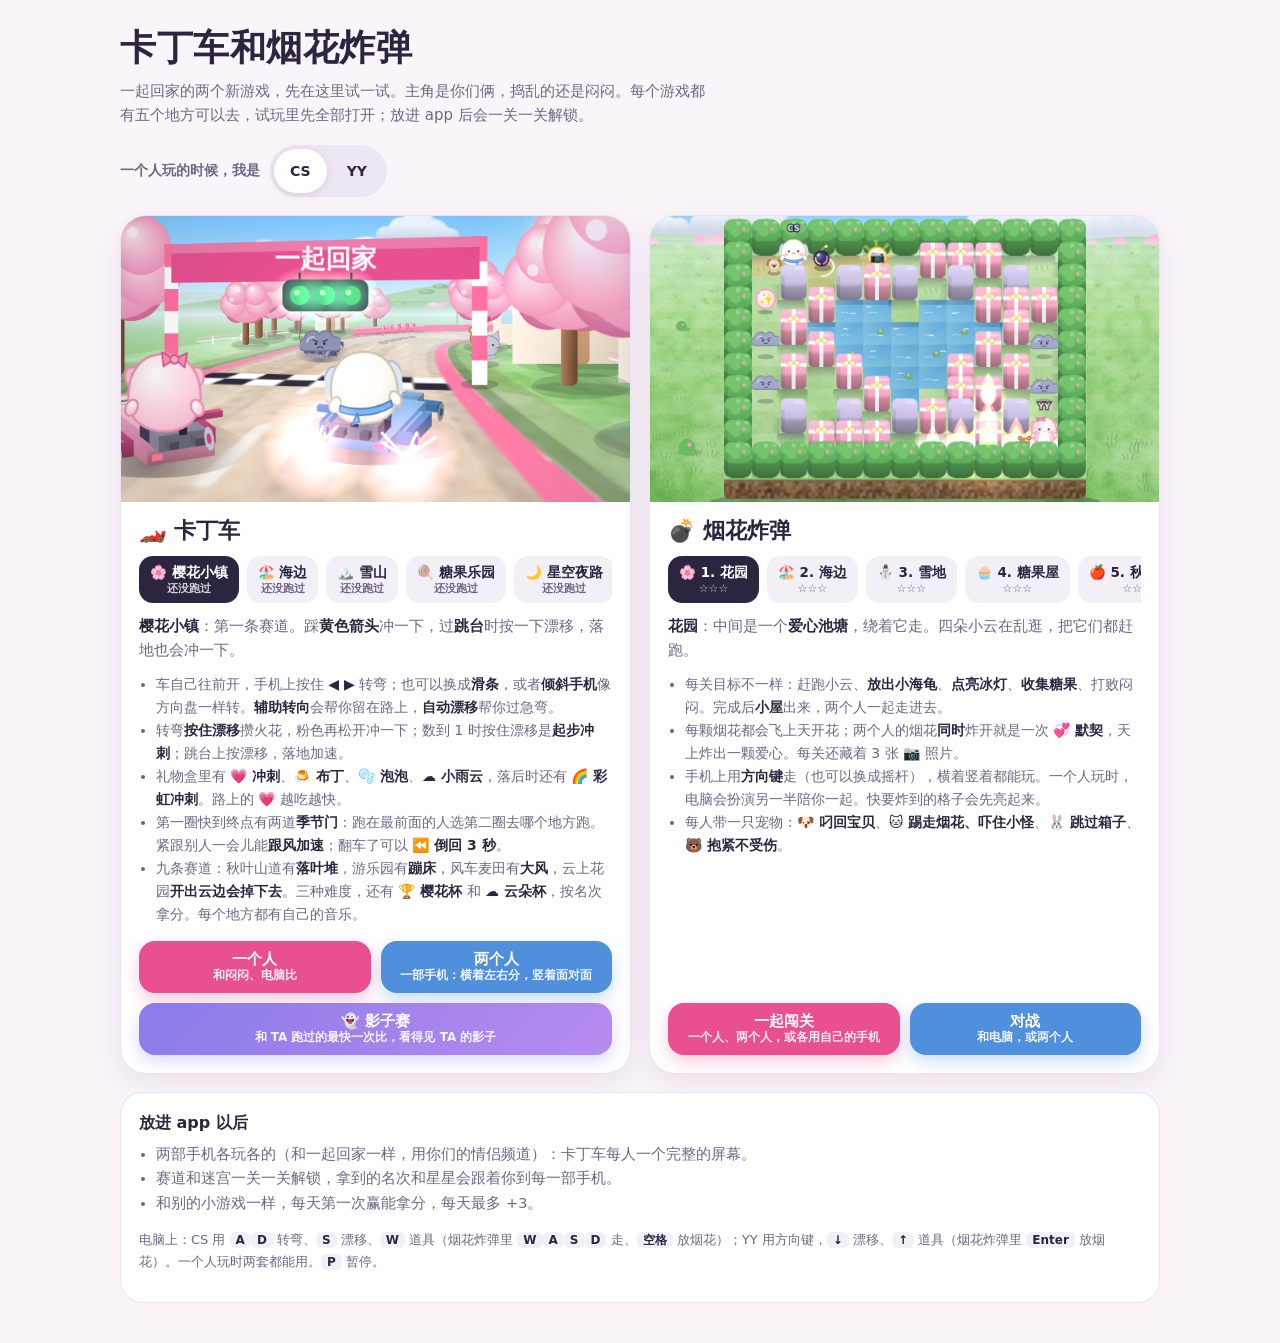
==== commit 8d3a5096: "卡丁车 / 烟花炸弹 fill the screen; walking in the maze never hitches Reported: 卡丁车 held sideways — 「The scr" ====
--- a/kartbomb.html
+++ b/kartbomb.html
@@ -22,7 +22,7 @@
   --bg: #16132A; --card: #221E3A; --ink: #EEE8F6; --sub: #ADA4C4; --line: rgba(200, 180, 255, .14);
   --pink-ink: #FF8FB8; --blue-ink: #8DB8F2; --chip: rgba(190, 170, 255, .12); --chip-on: #EEE8F6; --chip-on-ink: #221E3A; --shadow: 0 10px 30px rgba(0, 0, 0, .35); color-scheme: dark }
 html, body { background: var(--bg); color: var(--ink); font-family: var(--font); }
-body { padding-left: max(16px, env(safe-area-inset-left, 0px)); padding-right: max(16px, env(safe-area-inset-right, 0px)); padding-block: 24px 40px; }
+body { padding-left: max(16px, var(--sal, env(safe-area-inset-left, 0px))); padding-right: max(16px, var(--sar, env(safe-area-inset-right, 0px))); padding-block: 24px 40px; }
 .wrap { max-width: 1040px; margin: 0 auto; display: flex; flex-direction: column; gap: 18px; }
 header h1 { margin: 0; font-size: clamp(26px, 6vw, 36px); font-weight: 900; letter-spacing: .5px; text-wrap: balance; }
 header p { margin: 6px 0 0; color: var(--sub); font-size: 15px; line-height: 1.6; max-width: 62ch; }
@@ -69,15 +69,15 @@
 #play { position: fixed; inset: 0; z-index: 50; background: #1E1A36; overscroll-behavior: none; touch-action: none; user-select: none; -webkit-user-select: none; }
 #cv { position: absolute; inset: 0; width: 100%; height: 100%; display: block; }
 #hud { position: absolute; left: 0; right: 0; top: 0; display: flex; gap: 6px; align-items: center; flex-wrap: wrap; pointer-events: none;
-  padding: calc(env(safe-area-inset-top, 0px) + 8px) calc(max(10px, env(safe-area-inset-right, 0px)) + 100px * var(--ui)) 8px calc(max(10px, env(safe-area-inset-left, 0px)) + 50px * var(--ui)); }
+  padding: calc(var(--sat, env(safe-area-inset-top, 0px)) + 8px) calc(max(10px, var(--sar, env(safe-area-inset-right, 0px))) + 100px * var(--ui)) 8px calc(max(10px, var(--sal, env(safe-area-inset-left, 0px))) + 50px * var(--ui)); }
 .hc { display: inline-flex; align-items: center; gap: 5px; background: rgba(24, 18, 48, .58); color: #fff; font-weight: 800; font-size: calc(13px * var(--ui)); border-radius: 999px; padding: calc(6px * var(--ui)) calc(11px * var(--ui)); font-variant-numeric: tabular-nums; white-space: nowrap;
   box-shadow: 0 2px 8px rgba(10, 6, 30, .18), inset 0 1px 0 rgba(255, 255, 255, .14); -webkit-backdrop-filter: blur(6px); backdrop-filter: blur(6px); }
 #hud .hr1 { flex-basis: 100%; display: flex; justify-content: center; min-height: calc(30px * var(--ui)); align-items: center; }
 #hud .hr2 { flex: 0 0 calc(100% + 150px * var(--ui) - 4px); display: flex; justify-content: center; gap: 6px; flex-wrap: wrap; margin: 2px calc(-100px * var(--ui) + 2px) 0 calc(-50px * var(--ui) + 2px); }   /* out under the corner buttons: the whole width */
 .hc i { width: 10px; height: 10px; border-radius: 50%; display: inline-block; }
-.tb { position: absolute; top: calc(env(safe-area-inset-top, 0px) + 6px); width: calc(42px * var(--ui)); height: calc(42px * var(--ui)); border-radius: 50%; border: 0; background: rgba(20, 16, 40, .62); color: #fff; font-size: calc(17px * var(--ui)); font-weight: 900; cursor: pointer; z-index: 3; display: grid; place-items: center; padding: 0; }
-#xbtn { left: max(8px, env(safe-area-inset-left, 0px)); }
-#pause { right: calc(max(8px, env(safe-area-inset-right, 0px)) + 48px * var(--ui)); }
+.tb { position: absolute; top: calc(var(--sat, env(safe-area-inset-top, 0px)) + 6px); width: calc(42px * var(--ui)); height: calc(42px * var(--ui)); border-radius: 50%; border: 0; background: rgba(20, 16, 40, .62); color: #fff; font-size: calc(17px * var(--ui)); font-weight: 900; cursor: pointer; z-index: 3; display: grid; place-items: center; padding: 0; }
+#xbtn { left: max(8px, var(--sal, env(safe-area-inset-left, 0px))); }
+#pause { right: calc(max(8px, var(--sar, env(safe-area-inset-right, 0px))) + 48px * var(--ui)); }
 #play { --ui: 1; -webkit-touch-callout: none; -webkit-tap-highlight-color: transparent; }
 #pad, #pad * { -webkit-touch-callout: none; -webkit-user-select: none; user-select: none; }
 .panel .seg3 button:disabled { opacity: .45; cursor: not-allowed; }
@@ -91,7 +91,8 @@
   #msg .panel .opt { padding: 6px 10px; }
   #msg .panel .pp { gap: 4px; }
 }
-#play.face .tb { top: calc(50% - 21px * var(--ui)); }   /* face to face: the corner buttons sit on the line between the two halves */
+#play.face .tb { top: calc(50% - 21px * var(--ui)); }
+.flip { --sab: var(--sat, env(safe-area-inset-top, 0px)); }   /* turned round: its foot is the top of the screen */   /* face to face: the corner buttons sit on the line between the two halves */
 /* ◀ ▶ as two big buttons: one touch area, so a thumb can slide from one to the other */
 .bz { position: absolute; pointer-events: auto; touch-action: none; display: flex; gap: calc(var(--s, 84px) * .18); align-items: center; justify-content: center; }
 .bzb { width: var(--s, 84px); height: var(--s, 84px); border-radius: 50%; border: 2px solid rgba(255, 255, 255, .78); background: rgba(30, 20, 60, .34); color: #fff; font: 900 calc(var(--s, 84px) * .34) var(--font); display: grid; place-items: center; backdrop-filter: blur(4px); -webkit-backdrop-filter: blur(4px); pointer-events: none; transition: transform .08s, background .08s; }
@@ -112,24 +113,24 @@
 .twd { width: 58px; height: 58px; border-radius: 50%; border: 6px solid rgba(255, 255, 255, .85); background: radial-gradient(circle, rgba(255, 255, 255, .9) 0 18%, transparent 19%), linear-gradient(transparent 44%, rgba(255, 255, 255, .85) 44% 56%, transparent 56%); box-shadow: 0 3px 10px rgba(0, 0, 0, .25); }
 .twl { font: 800 11.5px var(--font); color: #fff; text-shadow: 0 1px 3px rgba(0, 0, 0, .6); white-space: nowrap; }
 .flip { transform: rotate(180deg); }
-#gkeys { position: absolute; left: 0; right: 0; bottom: calc(env(safe-area-inset-bottom, 0px) + 12px); display: flex; justify-content: space-around; gap: 12px; pointer-events: none; z-index: 2; }
+#gkeys { position: absolute; left: 0; right: 0; bottom: calc(var(--sab, env(safe-area-inset-bottom, 0px)) + 12px); display: flex; justify-content: space-around; gap: 12px; pointer-events: none; z-index: 2; }
 #gkeys span { background: rgba(20, 16, 40, .62); color: #fff; font: 800 calc(13px * var(--ui)) var(--font); padding: calc(6px * var(--ui)) calc(12px * var(--ui)); border-radius: 999px; white-space: nowrap; }
 #gkeys kbd { font: inherit; background: rgba(255, 255, 255, .18); border-radius: 6px; padding: 0 5px; margin: 0 1px; }
 .opt .tilt-why { flex-basis: 100%; color: #A0446D; font-size: 12px; line-height: 1.45; }
 .kb-sr { position: absolute !important; width: 1px; height: 1px; overflow: hidden; clip-path: inset(50%); white-space: nowrap; }
 .coach.flip { transform: rotate(180deg); animation: none; }
-.rwb { position: absolute; left: 50%; bottom: calc(env(safe-area-inset-bottom, 0px) + 168px); transform: translateX(-50%); z-index: 4; border: 0; border-radius: 999px; padding: 10px 18px; min-height: 46px; font: 900 calc(15px * var(--ui)) var(--font); color: #2C2540; background: #FFF4C2; box-shadow: 0 6px 18px rgba(0, 0, 0, .3); cursor: pointer; animation: rwPulse 1.1s ease-in-out infinite; }
+.rwb { position: absolute; left: 50%; bottom: calc(var(--sab, env(safe-area-inset-bottom, 0px)) + 168px); transform: translateX(-50%); z-index: 4; border: 0; border-radius: 999px; padding: 10px 18px; min-height: 46px; font: 900 calc(15px * var(--ui)) var(--font); color: #2C2540; background: #FFF4C2; box-shadow: 0 6px 18px rgba(0, 0, 0, .3); cursor: pointer; animation: rwPulse 1.1s ease-in-out infinite; }
 .rwb kbd { font: inherit; background: rgba(44, 37, 64, .12); border-radius: 6px; padding: 0 5px; }
 @keyframes rwPulse { 50% { transform: translateX(-50%) scale(1.07); } }
 @media (pointer: fine) { .rwb { bottom: calc(76px * var(--ui)); } }
 @media (prefers-reduced-motion: reduce) { .rwb { animation: none; } }
 @media (max-height: 520px) { #msg .panel .tips { display: none; } }
 @media (max-height: 520px) and (min-width: 640px) { #msg .panel { width: min(100%, 640px); } #msg .panel .opts { display: grid; grid-template-columns: 1fr 1fr; } }
-#mute { right: max(8px, env(safe-area-inset-right, 0px)); }
+#mute { right: max(8px, var(--sar, env(safe-area-inset-right, 0px))); }
 #pad { position: absolute; inset: 0; pointer-events: none; }
-.cl { position: absolute; bottom: calc(env(safe-area-inset-bottom, 0px) + 12px); display: flex; gap: 8px; pointer-events: none; align-items: flex-end; }
-.cl.l { left: max(12px, env(safe-area-inset-left, 0px)); }
-.cl.r { right: max(12px, env(safe-area-inset-right, 0px)); }
+.cl { position: absolute; bottom: calc(var(--sab, env(safe-area-inset-bottom, 0px)) + 12px); display: flex; gap: 8px; pointer-events: none; align-items: flex-end; }
+.cl.l { left: max(12px, var(--sal, env(safe-area-inset-left, 0px))); }
+.cl.r { right: max(12px, var(--sar, env(safe-area-inset-right, 0px))); }
 .cl .tag, .jz .tag { position: absolute; top: -20px; font-size: 12px; font-weight: 900; color: #fff; text-shadow: 0 1px 3px rgba(0, 0, 0, .5); }
 .jz .tag { top: 6px; }
 .cl.l .tag { left: 2px; } .cl.r .tag { right: 2px; }
@@ -153,7 +154,7 @@
 .jz.cs .jk { border: 3px solid rgba(127, 178, 236, .95); } .jz.yy .jk { border: 3px solid rgba(255, 143, 179, .95); }
 .jk { position: absolute; left: 50%; top: 50%; width: 50px; height: 50px; margin: -25px 0 0 -25px; border-radius: 50%; background: radial-gradient(circle at 38% 30%, #FFFFFF 0%, #F3EEFF 45%, #D9CFF2 100%); box-shadow: 0 3px 10px rgba(0, 0, 0, .25), inset 0 -3px 6px rgba(110, 90, 170, .25); }
 .jz.idle .jb { opacity: .55; }
-#msg { position: absolute; inset: 0; display: grid; place-items: center; grid-template-rows: minmax(0, 1fr); grid-template-columns: minmax(0, 1fr); background: rgba(14, 10, 30, .55); padding: max(16px, env(safe-area-inset-top, 0px)) max(16px, env(safe-area-inset-right, 0px)) max(16px, env(safe-area-inset-bottom, 0px)) max(16px, env(safe-area-inset-left, 0px)); z-index: 4; }   /* a definite row, so a tall card's max-height: 100% holds and it scrolls inside the screen */
+#msg { position: absolute; inset: 0; display: grid; place-items: center; grid-template-rows: minmax(0, 1fr); grid-template-columns: minmax(0, 1fr); background: rgba(14, 10, 30, .55); padding: max(16px, var(--sat, env(safe-area-inset-top, 0px))) max(16px, var(--sar, env(safe-area-inset-right, 0px))) max(16px, var(--sab, env(safe-area-inset-bottom, 0px))) max(16px, var(--sal, env(safe-area-inset-left, 0px))); z-index: 4; }   /* a definite row, so a tall card's max-height: 100% holds and it scrolls inside the screen */
 .panel { box-sizing: border-box; width: min(100%, 380px); max-height: 100%; overflow: auto; background: #FFFDF9; color: #2C2540; border-radius: 24px; padding: 20px; text-align: center; display: flex; flex-direction: column; gap: 10px; box-shadow: 0 18px 50px rgba(0, 0, 0, .35); }
 .panel h2 { margin: 0; font-size: 23px; font-weight: 900; }
 .panel p { margin: 0; color: #5A5170; font-size: 14.5px; line-height: 1.6; }
@@ -192,7 +193,7 @@
 .hc.pc { position: fixed; }
 .panel .rec { color: #C23A74; font-weight: 900; font-size: 16px; }
 .panel .paid { color: #1F7A50; font-weight: 900; font-size: 15px; }
-.pgx { position: fixed; z-index: 30; top: max(10px, env(safe-area-inset-top, 0px)); left: max(10px, env(safe-area-inset-left, 0px)); width: 44px; height: 44px; border-radius: 50%; border: 0; background: var(--chip); color: var(--ink); font-size: 18px; font-weight: 900; cursor: pointer; box-shadow: var(--shadow); }
+.pgx { position: fixed; z-index: 30; top: max(10px, var(--sat, env(safe-area-inset-top, 0px))); left: max(10px, var(--sal, env(safe-area-inset-left, 0px))); width: 44px; height: 44px; border-radius: 50%; border: 0; background: var(--chip); color: var(--ink); font-size: 18px; font-weight: 900; cursor: pointer; box-shadow: var(--shadow); }
 html.in-app .wrap { padding-top: 56px; }
 .szl { font: 800 12px var(--font); color: #fff; text-shadow: 0 1px 3px rgba(0, 0, 0, .6); pointer-events: none; }
 .sz.small .szb { height: 40px; } .sz.small .szk { width: 46px; height: 46px; margin: -23px 0 0 -23px; }
@@ -812,7 +813,7 @@
 
 /* ══════════════ input: keys, buttons and thumb sticks fill the same per-player state ══════════════ */
 const IN = { cs: {}, yy: {} };
-const resetIn = () => { for (const p of ['cs', 'yy']) IN[p] = { l: 0, r: 0, u: 0, d: 0, drift: 0, item: 0, bomb: 0, skill: 0, dirs: [], joy: null, steer: 0, steerOn: false }; };
+const resetIn = () => { for (const p of ['cs', 'yy']) IN[p] = { l: 0, r: 0, u: 0, d: 0, drift: 0, item: 0, bomb: 0, skill: 0, dirs: [], joy: null, diag: 0, steer: 0, steerOn: false }; };
 resetIn();
 function press(p, k, on) {
   const s = IN[p]; if (!s) return;
@@ -822,6 +823,7 @@
 }
 // the way a player wants to go: the stick, or the keys (newest first), and a second way to try at a corner
 function wants(p) { const s = IN[p]; if (s.joy) return s.joy; const n = s.dirs.length; return n ? [s.dirs[n - 1], s.dirs[n - 2] || null] : [null, null]; }
+const diagOf = (p) => { const s = IN[p]; return s.joy ? s.diag || 0 : s.dirs.length >= 2 ? 1 : 0; };
 const KEYS = {
   KeyA: ['cs', 'l'], KeyD: ['cs', 'r'], KeyW: ['cs', 'u'], KeyS: ['cs', 'd'], Space: ['cs', 'bomb'], ShiftLeft: ['cs', 'drift'], KeyQ: ['cs', 'item'],
   KeyE: ['cs', 'item'], Period: ['yy', 'item'],
@@ -855,9 +857,18 @@
 const UI = { play: $('#play'), cv: $('#cv'), hud: $('#hud'), pad: $('#pad'), msg: $('#msg'), keys: $('#gkeys') };
 const ctx = UI.cv.getContext('2d');
 let game = null, raf = 0, last = 0, W = 0, H = 0, DPR = 1, UIS = 1;
+// the phone's safe areas (the notch held sideways, the status bar, the home bar): the app hands them over as CSS
+// variables (a frame has none of its own), a page opened by itself has env(); read once per layout
+const SAFE = { t: 0, r: 0, b: 0, l: 0 };
+function readSafe() {
+  let pr = document.getElementById('safe-probe');
+  if (!pr) { pr = document.createElement('div'); pr.id = 'safe-probe'; pr.style.cssText = 'position:fixed;left:0;top:0;width:0;height:0;visibility:hidden;pointer-events:none;padding:var(--sat, env(safe-area-inset-top, 0px)) var(--sar, env(safe-area-inset-right, 0px)) var(--sab, env(safe-area-inset-bottom, 0px)) var(--sal, env(safe-area-inset-left, 0px))'; document.body.appendChild(pr); }
+  const cs = getComputedStyle(pr); SAFE.t = parseFloat(cs.paddingTop) || 0; SAFE.r = parseFloat(cs.paddingRight) || 0; SAFE.b = parseFloat(cs.paddingBottom) || 0; SAFE.l = parseFloat(cs.paddingLeft) || 0;
+}
 const HELD = new Map();   // pointerId → { el, move(e), end() }: the fingers on the controls (bindPad)
 let padStale = false;     // the screen changed while a finger was down: redraw the controls once it lifts
 function resize() {
+  readSafe();
   DPR = Math.min(2, window.devicePixelRatio || 1);
   W = UI.play.clientWidth; H = UI.play.clientHeight;
   UIS = clamp(Math.min(W / 440, H / 620), 1, 1.55);   // a laptop or a tablet: the buttons and words grow with the screen
@@ -990,7 +1001,7 @@
       const r = c.getBoundingClientRect(), dx = (x - (r.left + r.width / 2)) * flip, dy = (y - (r.top + r.height / 2)) * flip, ax = Math.abs(dx), ay = Math.abs(dy);
       if (Math.max(ax, ay) < r.width * 0.1) { IN[p].joy = null; z.dataset.a = ''; z.dataset.b = ''; return; }
       const h = dx > 0 ? 'r' : 'l', v = dy > 0 ? 'd' : 'u', j = ax >= ay ? [h, ay / ax > 0.5 ? v : null] : [v, ax / ay > 0.5 ? h : null];
-      IN[p].joy = j; z.dataset.a = j[0]; z.dataset.b = j[1] || '';
+      IN[p].joy = j; IN[p].diag = Math.min(ax, ay) / Math.max(ax, ay, 1e-6); z.dataset.a = j[0]; z.dataset.b = j[1] || '';
     };
     z.addEventListener('pointerdown', (e) => {
       e.preventDefault();
@@ -1031,7 +1042,7 @@
       let across = ax >= ay;
       if ((was === 'l' || was === 'r') && ay < ax * 1.25) across = true;
       else if ((was === 'u' || was === 'd') && ax < ay * 1.25) across = false;
-      IN[p].joy = across ? [h, ay / ax > 0.38 ? v : null] : [v, ax / ay > 0.38 ? h : null];
+      IN[p].joy = across ? [h, ay / ax > 0.38 ? v : null] : [v, ax / ay > 0.38 ? h : null]; IN[p].diag = Math.min(ax, ay) / Math.max(ax, ay, 1e-6);
     };
     rest();
     z.addEventListener('pointerdown', (e) => {
@@ -1130,7 +1141,9 @@
 function reserveBomb(two) {
   if (!COARSE) return { top: Math.round(58 * UIS), bottom: Math.round(44 * UIS), side: 0 };
   // upright, two people with 方向键 stack 💥 over each cross: the board is held back by the width anyway, so the height is free
-  return W > H ? { top: 56, bottom: 8, side: 190 } : { top: 60, bottom: two ? (BSET.walk === 'stick' ? 196 : 236) : 184, side: 0 };
+  // (on its side the controls stand in bands at the two ends: room for a thumb and a button, plus the notch if there is one)
+  if (W > H) return { top: 50 + SAFE.t, bottom: 6 + SAFE.b, side: Math.max(150, Math.max(SAFE.l, SAFE.r) + 118) };
+  return { top: 60 + SAFE.t, bottom: (two ? (BSET.walk === 'stick' ? 196 : 236) : 184) + SAFE.b, side: 0 };
 }
 
 /* ══════════════ 🏎️ 卡丁车: a chase camera over a flat world, the way old consoles did it ══════════════
@@ -1741,7 +1754,7 @@
     const set = (p, sz, h) => `${turn(p, `left:0;bottom:0;width:54%;height:${h}px`, sz)}<div class="cl r" style="--s:${Math.round(sz * 0.86)}px">${padBtn(p, 'drift', '漂移', 'wide')}${tt ? '' : padBtn(p, 'item', '🎁')}</div>`;   // 影子赛 has no items
     if (humans.length === 1) {
       const p = humans[0], sz = Math.min(84, Math.floor(W * 0.54 / 2.3));
-      if (c === 'tilt') UI.pad.innerHTML = `<div class="cl l" style="--s:84px">${padBtn(p, 'drift', '漂移', 'wide')}</div><button type="button" class="tw" aria-label="回正" style="left:50%;bottom:calc(env(safe-area-inset-bottom, 0px) + 12px);transform:translateX(-50%)"><span class="twd"></span><span class="twl">点我回正</span></button>${tt ? '' : `<div class="cl r" style="--s:84px">${padBtn(p, 'item', '🎁')}</div>`}`;
+      if (c === 'tilt') UI.pad.innerHTML = `<div class="cl l" style="--s:84px">${padBtn(p, 'drift', '漂移', 'wide')}</div><button type="button" class="tw" aria-label="回正" style="left:50%;bottom:calc(var(--sab, env(safe-area-inset-bottom, 0px)) + 12px);transform:translateX(-50%)"><span class="twd"></span><span class="twl">点我回正</span></button>${tt ? '' : `<div class="cl r" style="--s:84px">${padBtn(p, 'item', '🎁')}</div>`}`;
       else UI.pad.innerHTML = set(p, sz, 150);
     } else if (W > H) {
       const sz = Math.min(64, Math.floor(W * 0.24 / 2.25));
@@ -2467,7 +2480,9 @@
   // what you need to see while driving: your item top left, your place big top right, laps and time in the middle
   function hudView(g, v, k) {
     const us = Math.max(1, Math.min(UIS, v.w / 330)), gap = G.face ? 34 : v.y === 0 ? 56 : 10;
-    g.save(); g.translate(v.x, v.y); g.scale(us, us); hudTop(g, { x: 0, y: 0, w: v.w / us, h: v.h / us, p: v.p }, k, gap); g.restore();
+    const sl = G.face || v.x > 1 ? 0 : SAFE.l, sr = G.face || v.x + v.w < W - 1 ? 0 : SAFE.r, st = G.face || v.y > 1 ? 0 : SAFE.t;   // the edges of the screen this view touches
+    g.save(); g.translate(v.x + sl, v.y); g.scale(us, us); hudTop(g, { x: 0, y: 0, w: (v.w - sl - sr) / us, h: v.h / us, p: v.p }, k, gap + st / us); g.restore();
+    if (!G.face) G.hudBox = { left: v.x + sl + 14 * us, right: v.x + v.w - sr - 14 * us, top: v.y + (gap + st / us) * us };   // (for the tests: where the words start)
     hudMid(g, v, k);
   }
   function hudTop(g, v, k, gap) {
@@ -2953,7 +2968,18 @@
     if (up) { rdr = clamp((ah / Math.max(12, cs) - BH - BASE) / GHt, RD, 1); cs = Math.floor(Math.min(aw / (GW - crop * 2), ah / (BH + GHt * rdr + BASE))); }
     cs = Math.max(12, cs);
     const units = BH + GHt * rdr + BASE;
-    G.lay = { cs, rd: cs * rdr, bh: cs * BH, rdr, x: Math.round(R.side + (aw - cs * GW) / 2), y: Math.round(R.top + (ah - cs * units) / 2) };
+    let lx = Math.round(R.side + (aw - cs * GW) / 2), ly = Math.round(R.top + (ah - cs * units) / 2);
+    // a phone on its side (2026-11-29, 「make it full screen when horizontal」): the height decides, so the squares you
+    // walk on (rows 1–9) fill it from under the HUD to the bottom, the walls round the edge running under the HUD, off
+    // the bottom and under the controls' bands (they are only walls); rows flatten a little only if that makes the
+    // squares bigger. 852×393 with a notch: squares 32 → 42 px
+    if (!preview && !up && COARSE) {
+      const span = (h - R.bottom) - R.top, csW = aw / (GW - 1.2), head = 0.45;   // (row 1 starts this many squares under the HUD: heads)
+      rdr = clamp(span / ((GHt - 2) + head / RD) / csW, 0.66, RD);
+      cs = Math.max(12, Math.floor(Math.min(csW, span / ((GHt - 2) * rdr + head))));
+      lx = Math.round(R.side + (aw - cs * GW) / 2); ly = Math.round(R.top + cs * head - cs * BH - cs * rdr);
+    }
+    G.lay = { cs, rd: cs * rdr, bh: cs * BH, rdr, x: lx, y: ly };
     G.bg = null; G.spr = bombSprites(PL, cs, rdr);
   };
   G.keysHtml = humans.length === 2
@@ -3011,16 +3037,28 @@
     if (o.human) snd('door');
   }
   // a step that slides round corners; it says whether anything moved
-  function moveEnt(p, dx, dy, dt, mul = 1) {
+  // round a corner: blocked straight ahead in this lane, but the next lane over — the side you already lean toward, by
+  // at least CORNER of a square — is open both beside you and ahead: slide over into it (players only; 2026-11-29)
+  const CORNER = 0.22;
+  function moveEnt(p, dx, dy, dt, mul = 1, assist = true) {
     const d = p.speed * dt * mul * (G.grid[cellOf(p.y) * GW + cellOf(p.x)] === 7 ? 0.55 : 1), x0 = p.x, y0 = p.y;   // wading through leaves
+    const slide = (v, mid, nextOpen) => { const off = v - mid; if (assist && G.players.includes(p) && Math.abs(off) >= CORNER && nextOpen(Math.sign(off))) return approach(v, mid + Math.sign(off), d); return null; };
     if (dx) {
       const nx = p.x + dx * d;
       if (boxFree(nx, p.y, p)) p.x = nx;
-      else { const r = cellOf(p.y), cy = r + 0.5; if (!solidFor(cellOf(p.x) + dx, r, p) && Math.abs(p.y - cy) > 0.001) p.y = approach(p.y, cy, d); else p.x = stopAt(p.x, nx, dx); }
+      else {
+        const c = cellOf(p.x), r = cellOf(p.y), cy = r + 0.5;
+        if (!solidFor(c + dx, r, p) && Math.abs(p.y - cy) > 0.001) p.y = approach(p.y, cy, d);
+        else { const v = slide(p.y, cy, (sd) => !solidFor(c, r + sd, p) && !solidFor(c + dx, r + sd, p)); if (v !== null) p.y = v; else p.x = stopAt(p.x, nx, dx); }
+      }
     } else if (dy) {
       const ny = p.y + dy * d;
       if (boxFree(p.x, ny, p)) p.y = ny;
-      else { const c = cellOf(p.x), cx = c + 0.5; if (!solidFor(c, cellOf(p.y) + dy, p) && Math.abs(p.x - cx) > 0.001) p.x = approach(p.x, cx, d); else p.y = stopAt(p.y, ny, dy); }
+      else {
+        const c = cellOf(p.x), r = cellOf(p.y), cx = c + 0.5;
+        if (!solidFor(c, r + dy, p) && Math.abs(p.x - cx) > 0.001) p.x = approach(p.x, cx, d);
+        else { const v = slide(p.x, cx, (sd) => !solidFor(c + sd, r, p) && !solidFor(c + sd, r + dy, p)); if (v !== null) p.x = v; else p.y = stopAt(p.y, ny, dy); }
+      }
     }
     return Math.abs(p.x - x0) + Math.abs(p.y - y0) > 1e-5;
   }
@@ -3318,7 +3356,9 @@
 
   G.update = (dt) => {
     if (G.state === 'tip') return;
-    if (G.freeze > 0) { G.freeze -= dt; return; }
+    // (2026-11-29, 「make it more smooth」: every cloud popped or hit taken used to stop the whole game for 45–70 ms — a
+    // hitch in your walking each time. The punch is the shake and the flash now; nothing stops)
+    if (G.freeze > 0) { G.freeze -= dt; if (!REDUCE) G.shake = Math.max(G.shake || 0, 0.06); }   // (reduced motion: no shake either)
     G.t += dt; G.shake = Math.max(0, G.shake - dt); G.startT -= dt; G.bannerT = Math.max(0, G.bannerT - dt); G.flash = Math.max(0, (G.flash || 0) - dt);
     if (G.state === 'play') {
       if (net && NET.quiet) { G.banner = `等 ${NAME[PEER]} 的网络…`; G.bannerT = 0.3; }
@@ -3339,10 +3379,13 @@
         else {
           const c = cellOf(p.x), r = cellOf(p.y), onIce = G.ice[r * GW + c] === 1;
           let moved = false;
-          if (onIce && p.slide) { moved = moveEnt(p, p.slide[0], p.slide[1], dt, 1.35); if (!moved) p.slide = null; }
+          if (onIce && p.slide) { moved = moveEnt(p, p.slide[0], p.slide[1], dt, 1.35, false); if (!moved) p.slide = null; }   // (sliding on ice: no rounding corners)
           else {
             p.slide = null;
-            const [a, b] = wants(p.k), vec = (d) => (d === 'l' ? [-1, 0] : d === 'r' ? [1, 0] : d === 'u' ? [0, -1] : d === 'd' ? [0, 1] : null);
+            let [a, b] = wants(p.k); const vec = (d) => (d === 'l' ? [-1, 0] : d === 'r' ? [1, 0] : d === 'u' ? [0, -1] : d === 'd' ? [0, 1] : null);
+            // two ways at once (a diagonal stick, two keys): turn at the first opening, rather than run past it the way you were going
+            // (only a clear diagonal, ≥ ~37°: a thumb wobbling 20–30° off its way would otherwise wander into every side gap)
+            if (a && b && diagOf(p.k) >= 0.75 && p.dir && (p.dir[0] || p.dir[1])) { const along = (q) => (q === 'l' || q === 'r') === !!p.dir[0]; if (along(a) && !along(b)) [a, b] = [b, a]; }
             for (const d of [a, b]) {
               const v = vec(d); if (!v) continue;
               if (moveEnt(p, v[0], v[1], dt)) { moved = true; p.dir = v; if (v[0]) p.faceL = v[0] < 0; const nc = cellOf(p.x), nr = cellOf(p.y); if (G.ice[nr * GW + nc] === 1 && (nc !== c || nr !== r)) p.slide = v; break; }
@@ -3487,6 +3530,10 @@
       const head = coop ? `<span class="hc">${PL.icon} ${G.door ? '🏠 一起去小屋' : goalLine()} · ${fmt(G.t)}</span>` : `<span class="hc">${PL.icon} 第 ${G.round} 局 · ${fmt(G.t)}</span>`;
       const more = coop ? `<span class="hc">📷 ${G.photos}/3 · 💞 ${G.combo}</span>` : '';
       setHud(`<div class="hr1">${head}</div>${ai || more ? `<div class="hr2">${ai}${more}</div>` : ''}${mine}`);
+    } else if (COARSE && W > H && !preview) {   // a phone on its side: one row, so the maze can start right under it
+      const short = (p) => `${p.state === 'down' ? '倒下了' : p.state === 'out' ? '出局' : '❤' + Math.max(0, p.hearts)} 🎆${p.maxB} ✨${p.range}${p.pierce ? ' 🌈' + p.pierce : ''}${p.love ? ' 💞' + p.love : ''} ${PETS[p.pet].icon}${p.cd > 0 ? Math.ceil(p.cd) : '✓'}`;
+      const head = coop ? `<span class="hc">${PL.icon} ${G.door ? '🏠 去小屋' : goalLine()} · 📷${G.photos}/3 · 💞${G.combo} · ${fmt(G.t)}</span>` : `<span class="hc">${PL.icon} 第 ${G.round} 局 · ${fmt(G.t)}</span>`;
+      setHud(G.players.map((p) => `<span class="hc" title="${NAME[p.k]}"><i style="background:${CH[p.k].tint}"></i>${p.ai ? '🤖' : ''}${short(p)}</span>`).join('') + head);
     } else setHud(G.players.map((p) => `<span class="hc"><i style="background:${CH[p.k].tint}"></i>${NAME[p.k]}${p.ai ? '🤖' : ''} ${stat(p)}</span>`).join('') + top);
   }
   // ── drawing ──
@@ -3629,7 +3676,13 @@
   function drawPlayer(g, p, cs, rd) {
     const x = GX(p.x), y = GY(p.y), z = p.hop ? Math.sin(Math.min(1, p.hop.t) * Math.PI) * cs * 0.7 : 0;
     if (p.state === 'ok' && p.inv > 0 && p.inv < 1.5 && Math.floor(G.t * 12) % 2) return;
-    const hgt = cs * 1.15, wdt = hgt * 100 / 112, step = REDUCE || !p.walk ? 0 : Math.sin(p.walk * 14), bob = Math.abs(step) * cs * 0.07;
+    // the walk eases in and out (it used to snap upright the frame you stopped), and turning round is a quick flip
+    const fdt = clamp(G.t - (p._dn ?? G.t), 0, 0.05); p._dn = G.t;
+    if (p.walk > 0) p._ph = p.walk;
+    p._wa = approach(p._wa || 0, p.walk > 0 ? 1 : 0, fdt * (p.walk > 0 ? 10 : 6));
+    const fT = p.faceL ? -1 : 1; p._fx = REDUCE ? fT : approach(p._fx ?? fT, fT, fdt * 12);
+    const hgt = cs * 1.15, wdt = hgt * 100 / 112, step = REDUCE ? 0 : Math.sin((p._ph || 0) * 14) * p._wa, bob = Math.abs(step) * cs * 0.07;
+    if (!REDUCE && p.walk > 0 && p.state === 'ok' && !p.hop && (p._dust = (p._dust || 0) - fdt) <= 0) { p._dust = 0.2; G.parts.push({ smoke: true, x: p.x - (p.dir ? p.dir[0] : 0) * 0.25, y: p.y + 0.18 - (p.dir ? p.dir[1] : 0) * 0.1, z: 0.05, vx: 0, vy: 0, vz: 0.25, life: 0.45, max: 0.45, small: true }); }
     g.fillStyle = 'rgba(20,20,40,.3)'; g.beginPath(); g.ellipse(x, y + rd * 0.1, cs * 0.34 * (1 - z / cs * 0.4), rd * 0.16, 0, 0, TAU); g.fill();
     if (p.state === 'down') {
       g.save(); g.translate(x, y); g.rotate(p.faceL ? -1.35 : 1.35); g.drawImage(IMG[p.k + 'down'], -wdt / 2, -hgt * 0.75, wdt, hgt); g.restore();
@@ -3639,7 +3692,7 @@
     }
     const face = p.inv > 1.3 && p.hearts < p.maxH ? 'hurt' : p.stun > 0 ? 'hurt' : G.state === 'end' && (G.how === 'win' || G.how === p.k) ? 'happy' : 'normal';
     const sq = p.placedT > 0 ? 1 - p.placedT * 0.8 : 1;
-    g.save(); g.translate(x, y + rd * 0.12 - z); if (p.faceL) g.scale(-1, 1); g.rotate(step * 0.06); g.scale(1 / Math.sqrt(sq), sq);
+    g.save(); g.translate(x, y + rd * 0.12 - z); g.scale(Math.abs(p._fx) < 0.14 ? 0.14 * Math.sign(p._fx || 1) : p._fx, 1); g.rotate(step * 0.06); g.scale(1 / Math.sqrt(sq), sq);
     g.drawImage(IMG[p.k + face + 'F'], -wdt / 2, -hgt - bob, wdt, hgt);
     g.restore();
     if (p.shield > 0) { const a = 0.5 + 0.3 * Math.sin(G.t * 8); g.strokeStyle = `rgba(255,190,120,${a})`; g.fillStyle = 'rgba(255,220,170,.18)'; g.lineWidth = 2.5; g.beginPath(); g.ellipse(x, y - hgt * 0.45 - z, cs * 0.62, hgt * 0.62, 0, 0, TAU); g.fill(); g.stroke(); }
@@ -3792,7 +3845,7 @@
       const a = clamp(p.life / p.max, 0, 1), x = GX(p.x), y = GY(p.y) - (p.z || 0) * cs;
       if (p.ring) { const big = p.big || 1.6; g.strokeStyle = `rgba(255,240,190,${a})`; g.lineWidth = 3; g.beginPath(); g.ellipse(x, GY(p.y), cs * (big - a * (big - 0.4)), rd * (big - a * (big - 0.4)), 0, 0, TAU); g.stroke(); continue; }
       if (p.text) { g.globalAlpha = a; drawEmo(g, p.text, x, y, cs * 0.5); g.globalAlpha = 1; continue; }
-      if (p.smoke) { g.globalAlpha = a * 0.42; g.fillStyle = PL.night ? '#8C86AA' : '#EEEAF2'; g.beginPath(); g.arc(x, y, cs * (0.18 + (1 - a) * 0.34), 0, TAU); g.fill(); g.globalAlpha = 1; continue; }
+      if (p.smoke) { g.globalAlpha = a * (p.small ? 0.3 : 0.42); g.fillStyle = PL.night ? '#8C86AA' : '#EEEAF2'; g.beginPath(); g.arc(x, y, cs * (p.small ? 0.08 + (1 - a) * 0.12 : 0.18 + (1 - a) * 0.34), 0, TAU); g.fill(); g.globalAlpha = 1; continue; }
       g.globalAlpha = a; g.fillStyle = p.c; g.beginPath(); g.arc(x, y, Math.max(1, p.r * cs), 0, TAU); g.fill();
     }
     g.globalAlpha = 1;
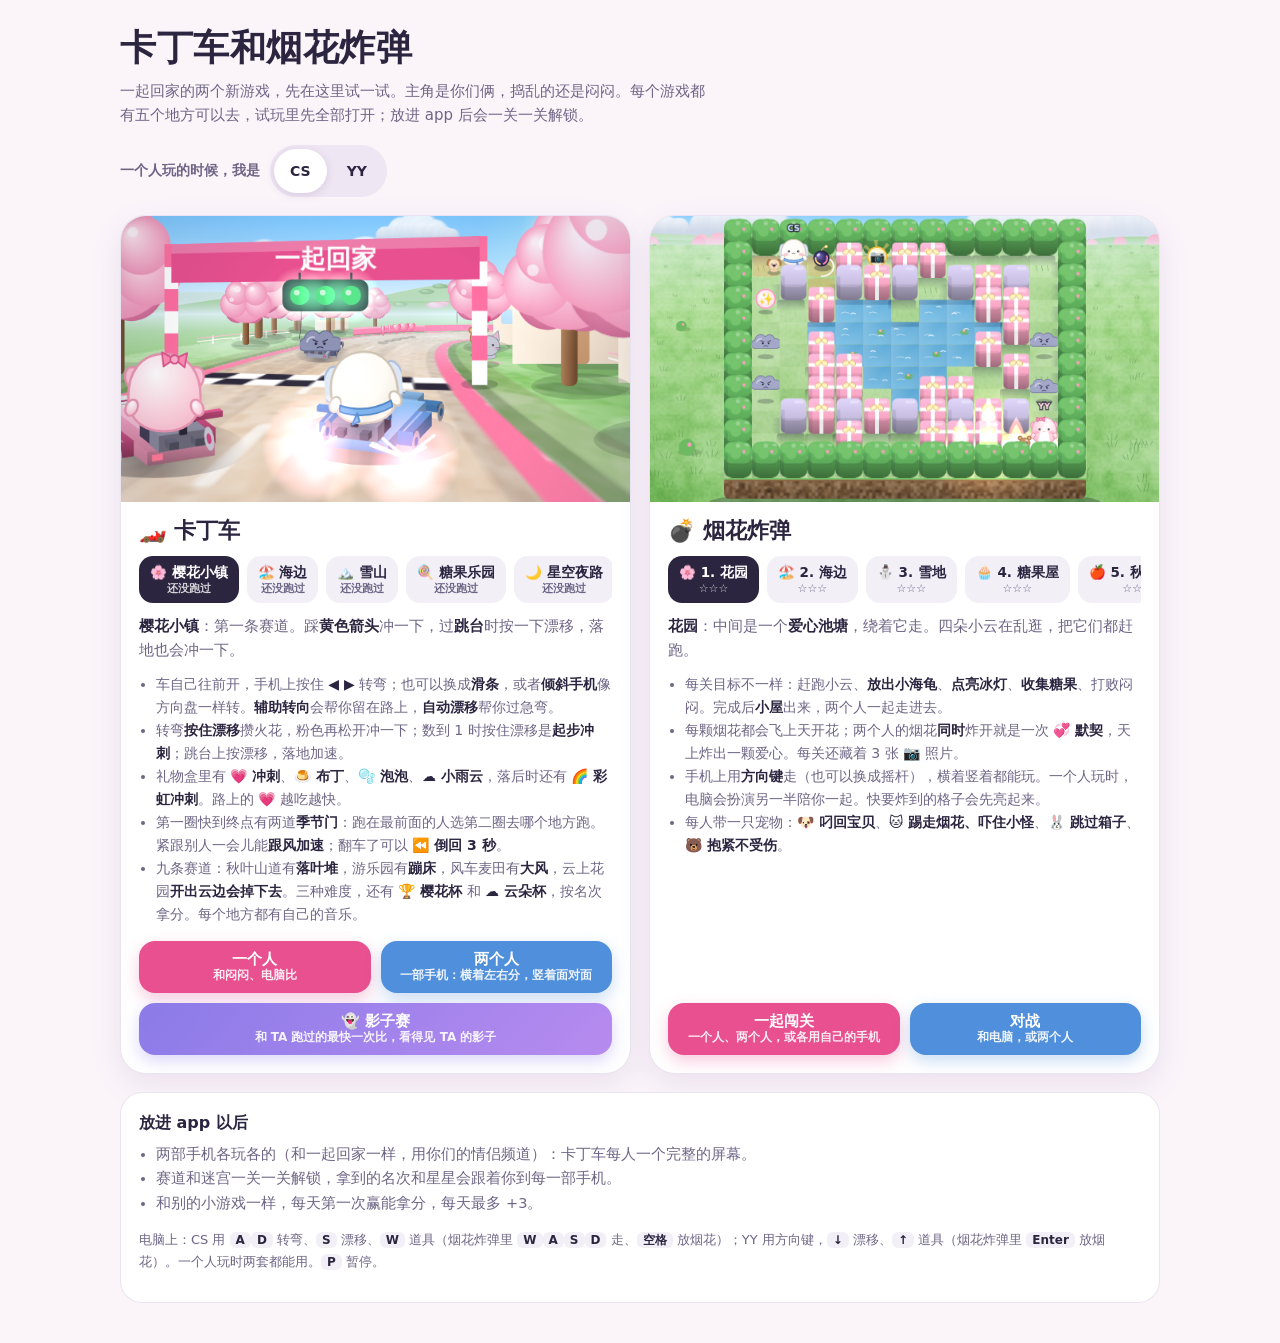
==== commit 81fe91ab: "烟花炸弹: walk with your thumb anywhere on the left half 左半屏 is the default way to walk: the whole left " ====
--- a/kartbomb.html
+++ b/kartbomb.html
@@ -154,6 +154,14 @@
 .jz.cs .jk { border: 3px solid rgba(127, 178, 236, .95); } .jz.yy .jk { border: 3px solid rgba(255, 143, 179, .95); }
 .jk { position: absolute; left: 50%; top: 50%; width: 50px; height: 50px; margin: -25px 0 0 -25px; border-radius: 50%; background: radial-gradient(circle at 38% 30%, #FFFFFF 0%, #F3EEFF 45%, #D9CFF2 100%); box-shadow: 0 3px 10px rgba(0, 0, 0, .25), inset 0 -3px 6px rgba(110, 90, 170, .25); }
 .jz.idle .jb { opacity: .55; }
+.jz.half .jb { transition: opacity .12s; } .jz.half.idle .jb { opacity: 0; }   /* 左半屏: nothing on show until a thumb comes down */
+/* the moment a thumb comes down the movement button is there under it, clear over any maze (a tinted ring in your
+   colour and a bright knob), nothing blurred under it; it goes when the thumb lifts */
+.jz.half .jb { background: radial-gradient(circle, rgba(30, 20, 60, .1) 0%, rgba(30, 20, 60, .22) 68%, rgba(255, 255, 255, .3) 100%); -webkit-backdrop-filter: none; backdrop-filter: none; border-width: 3px; box-shadow: 0 3px 14px rgba(10, 6, 30, .25), inset 0 0 0 1px rgba(255, 255, 255, .35); }
+.jz.half .jk { opacity: 1; }
+.jz.half.idle.jz-hint .jb { opacity: .6; animation: jzHint 1.6s ease-in-out infinite; }   /* the first-play tip points at it */
+@keyframes jzHint { 50% { transform: scale(1.07); } }
+@media (prefers-reduced-motion: reduce) { .jz.half.idle.jz-hint .jb { animation: none; } }
 #msg { position: absolute; inset: 0; display: grid; place-items: center; grid-template-rows: minmax(0, 1fr); grid-template-columns: minmax(0, 1fr); background: rgba(14, 10, 30, .55); padding: max(16px, var(--sat, env(safe-area-inset-top, 0px))) max(16px, var(--sar, env(safe-area-inset-right, 0px))) max(16px, var(--sab, env(safe-area-inset-bottom, 0px))) max(16px, var(--sal, env(safe-area-inset-left, 0px))); z-index: 4; }   /* a definite row, so a tall card's max-height: 100% holds and it scrolls inside the screen */
 .panel { box-sizing: border-box; width: min(100%, 380px); max-height: 100%; overflow: auto; background: #FFFDF9; color: #2C2540; border-radius: 24px; padding: 20px; text-align: center; display: flex; flex-direction: column; gap: 10px; box-shadow: 0 18px 50px rgba(0, 0, 0, .35); }
 .panel h2 { margin: 0; font-size: 23px; font-weight: 900; }
@@ -188,6 +196,7 @@
 .coach { position: absolute; z-index: 5; pointer-events: none; background: #FFF8E1; color: #2C2540; font: 800 13.5px/1.35 var(--font); padding: 7px 11px; border-radius: 12px; box-shadow: 0 6px 18px rgba(0, 0, 0, .3); max-width: min(92vw, 640px); animation: coachIn .35s ease-out both; }
 .coach::after { content: ""; position: absolute; left: var(--ax, 50%); bottom: -7px; margin-left: -7px; border: 7px solid transparent; border-top-color: #FFF8E1; border-bottom: 0; }
 .coach.below::after { display: none; }
+.coach.under::after { top: -7px; bottom: auto; border-top: 0; border-bottom: 7px solid #FFF8E1; }   /* under its button, pointing up */
 @keyframes coachIn { from { opacity: 0; transform: translateY(6px); } }
 @media (prefers-reduced-motion: reduce) { .coach { animation: none; } }
 .hc.pc { position: fixed; }
@@ -915,7 +924,17 @@
     }).then((ok) => { Tilt.state = ok ? 'on' : 'none'; return ok; });
   },
 };
-const BSET = Object.assign({ walk: 'dpad' }, store.get('kb_bset', {}));
+const BSET = Object.assign({ walk: 'half' }, store.get('kb_bset', {}));
+// 2026-11-29, 「the button can hide and the left side is for movement, then the user will not need the button's place」:
+// 左半屏 — the stick anywhere on the left half of the screen, nothing on show until a thumb comes down — is the default,
+// and a phone that had chosen 摇杆 moves to it once (it is the same stick, without aiming at a ring). 方向键 and the ring
+// you can see (摇杆) are still in 走路 for anyone who wants them.
+if (!BSET.v2) {
+  if (BSET.walk === 'stick') BSET.walk = 'half';
+  BSET.v2 = 1; store.set('kb_bset', BSET);
+  if (BSET.walk === 'half' && store.get('kb_coach_bomb', 0) > 1) store.set('kb_coach_bomb', 1);   // walking works differently now: the first-play tips once more
+}
+const stickWalk = () => BSET.walk === 'stick' || BSET.walk === 'half';
 // why 倾斜 isn't there: a preview inside another site can't have the phone's motion; anywhere else this device didn't give it
 const TILT_WHY = () => (EMBEDDED ? '倾斜手机转弯要在 app 里玩才行（这个预览页拿不到手机的感应器）' : '这部设备没有给倾斜（没有感应器，或者刚才没有允许），先用按钮或滑条吧');
 // shown inside ANOTHER site's page (the Claude app's viewer) the phone's motion is out of reach; the app's own frame may have it
@@ -923,16 +942,22 @@
 addEventListener('resize', () => { if (game) resize(); });
 function padBtn(p, k, label, cls = '', aria) { return `<button type="button" class="pb ${p} ${cls}" data-p="${p}" data-k="${k}" aria-label="${aria || label}">${label}</button>`; }
 const joyZone = (p, style, tag) => `<div class="jz ${p} idle" data-p="${p}" style="${style}">${tag ? `<span class="tag" style="left:10px">${tag}</span>` : ''}<div class="jb"><div class="jk"></div></div></div>`;
+// 左半屏: a whole half of the screen (below the corner buttons) is the stick; its ring shows only under a thumb
+// (hx, hy: where its ring rests, inside the zone — where the 摇杆 ring stood, under a resting thumb. Nobody sees it there
+// except during the first-play tip, which points at it)
+const HALF_TOP = () => Math.round(SAFE.t + 54);
+const halfZone = (p, side, hx, hy) => `<div class="jz half ${p} idle" data-p="${p}" data-hx="${Math.round(hx)}" data-hy="${Math.round(hy)}" style="${side}:0;top:${HALF_TOP()}px;width:50%;bottom:0" aria-label="${NAME[p]}：在这半边屏幕随便哪里按住拖动走路"><div class="jb"><div class="jk"></div></div></div>`;
 // little bubbles that point at the controls on the first few plays, gone at the first touch or after a while
 let coachT = 0;
-function coachOff() { clearTimeout(coachT); for (const c of document.querySelectorAll('.coach')) c.remove(); }
+function coachOff() { clearTimeout(coachT); for (const c of document.querySelectorAll('.coach')) c.remove(); for (const z of document.querySelectorAll('.jz-hint')) z.classList.remove('jz-hint'); }
 function coach(kind, items, keysLine) {
   const n = store.get('kb_coach_' + kind, 0); if (n >= 2) return;
   store.set('kb_coach_' + kind, n + 1); coachOff();
   const placed = [];
-  const add = (txt, x, y, below) => {
+  const add = (txt, x, y, below, yb) => {
     const c = document.createElement('div'); c.className = 'coach' + (below ? ' below' : ''); c.textContent = txt; UI.play.appendChild(c);
     const w = c.offsetWidth, h = c.offsetHeight; let left = clamp(x - w / 2, 8, innerWidth - w - 8), top = below ? y : y - h - 12;
+    if (!below && yb != null && top < SAFE.t + 50) { top = yb + 12; c.classList.add('under'); }   // it would cover ✕ ⏸ 🔊: under its button instead
     for (const q of placed) if (top < q.top + q.h && top + h > q.top && left < q.left + q.w + 6 && left + w + 6 > q.left) {
       const l2 = q.left - 6 - w;   // two tips side by side: this one steps to the left of the other, its arrow still on its button
       if (l2 >= 8 && x - l2 <= w - 12) left = l2; else top = q.top - h - 6;
@@ -940,19 +965,23 @@
     c.style.left = left + 'px'; c.style.top = top + 'px'; c.style.setProperty('--ax', clamp(x - left, 12, w - 12) + 'px'); placed.push({ left, top, w, h });
   };
   if (COARSE) {
-    const at = items.map(([sel, txt, flip]) => { const el = UI.pad.querySelector(sel); if (!el) return null; const r = el.getBoundingClientRect(); return [txt, r.left + r.width / 2, flip ? r.bottom : r.top, flip]; }).filter(Boolean);
+    const at = items.map(([sel, txt, flip]) => {
+      let el = UI.pad.querySelector(sel); if (!el) return null;
+      if (el.classList.contains('half')) { el.classList.add('jz-hint'); el = el.querySelector('.jb'); }   // 左半屏: at its ring, where a thumb rests
+      const r = el.getBoundingClientRect(); return [txt, r.left + r.width / 2, flip ? r.bottom : r.top, flip, r.bottom];
+    }).filter(Boolean);
     for (const a of at.filter((q) => q[3])) {   // across the table: under the control on the screen, turned round, its arrow pointing up at it
       const c = document.createElement('div'); c.className = 'coach flip'; c.textContent = a[0]; UI.play.appendChild(c);
       const w = c.offsetWidth, left = clamp(a[1] - w / 2, 8, innerWidth - w - 8); c.style.left = left + 'px'; c.style.top = (a[2] + 12) + 'px'; c.style.setProperty('--ax', clamp(left + w - a[1], 12, w - 12) + 'px');
     }
-    for (const a of at.filter((q) => !q[3]).sort((a, b) => b[1] - a[1])) add(a[0], a[1], a[2]);   // right to left
+    for (const a of at.filter((q) => !q[3]).sort((a, b) => b[1] - a[1])) add(a[0], a[1], a[2], false, a[4]);   // right to left
   } else add(keysLine, innerWidth / 2, 70, true);
   coachT = setTimeout(coachOff, 6500);
 }
 function buzz(ms) { try { if (navigator.vibrate) navigator.vibrate(ms); } catch (e) {} }
 // a thumb on a control must never start the page scrolling, zooming or selecting (iPhones take the touch away when they do)
-UI.pad.addEventListener('touchstart', (e) => { if (e.target.closest('.pb, .bz, .dz, .sz, .jz')) e.preventDefault(); }, { passive: false });
-UI.pad.addEventListener('touchmove', (e) => { if (e.target.closest('.pb, .bz, .dz, .sz, .jz')) e.preventDefault(); }, { passive: false });
+UI.pad.addEventListener('touchstart', (e) => { if (e.cancelable && e.target.closest('.pb, .bz, .dz, .sz, .jz')) e.preventDefault(); }, { passive: false });   // (a touch the browser has already let go of can't be cancelled: don't try)
+UI.pad.addEventListener('touchmove', (e) => { if (e.cancelable && e.target.closest('.pb, .bz, .dz, .sz, .jz')) e.preventDefault(); }, { passive: false });
 // A finger on a control (2026-11-29, from an iPhone: the stick stuck in one direction and stopped answering). Only a
 // lift ends a hold — pointerup / pointercancel, heard by the control or anywhere on the page — never a dropped capture;
 // a new touch on the same control takes over from one whose lift was never heard; lifting every finger lets go of
@@ -1031,7 +1060,11 @@
   for (const z of UI.pad.querySelectorAll('.jz')) {
     const p = z.dataset.p, base = z.querySelector('.jb'), knob = z.querySelector('.jk');
     let sx = 0, sy = 0;
-    const rest = () => { const r = z.getBoundingClientRect(); base.style.left = r.width / 2 + 'px'; base.style.top = r.height / 2 + 'px'; knob.style.transform = ''; z.classList.add('idle'); };
+    const half = z.classList.contains('half');
+    const rest = (first) => {   // 左半屏: the ring starts where a thumb rests and, after a lift, fades where it was
+      if (!half || first) { const r = z.getBoundingClientRect(); base.style.left = (half ? +z.dataset.hx : r.width / 2) + 'px'; base.style.top = (half ? +z.dataset.hy : r.height / 2) + 'px'; }
+      knob.style.transform = ''; z.classList.add('idle');
+    };
     const place = () => { const r = z.getBoundingClientRect(); base.style.left = (sx - r.left) + 'px'; base.style.top = (sy - r.top) + 'px'; };
     const aim = (x, y) => {
       let dx = x - sx, dy = y - sy; const len = Math.hypot(dx, dy);
@@ -1044,11 +1077,11 @@
       else if ((was === 'u' || was === 'd') && ax < ay * 1.25) across = false;
       IN[p].joy = across ? [h, ay / ax > 0.38 ? v : null] : [v, ax / ay > 0.38 ? h : null]; IN[p].diag = Math.min(ax, ay) / Math.max(ax, ay, 1e-6);
     };
-    rest();
+    rest(true);
     z.addEventListener('pointerdown', (e) => {
       e.preventDefault(); coachOff();
       const r = z.getBoundingClientRect(), bx = r.left + (parseFloat(base.style.left) || r.width / 2), by = r.top + (parseFloat(base.style.top) || r.height / 2);
-      if (Math.hypot(e.clientX - bx, e.clientY - by) <= RING) { sx = bx; sy = by; }   // on the ring: it stays, and answers at once
+      if (!half && Math.hypot(e.clientX - bx, e.clientY - by) <= RING) { sx = bx; sy = by; }   // on the ring: it stays, and answers at once
       else { sx = e.clientX; sy = e.clientY; place(); }   // elsewhere: it comes to the thumb
       z.classList.remove('idle');
       grab(e, z, (m) => aim(m.clientX, m.clientY), () => { IN[p].joy = null; rest(); });
@@ -1110,7 +1143,7 @@
     const c = game.ctl(), one = game.humans.length === 1;
     return `<div class="opts"><div class="opt"><b>转弯</b><div class="seg3">${seg('btn', '按钮', c === 'btn')}${seg('bar', '滑条', c === 'bar')}${one ? seg('tilt', '倾斜', c === 'tilt', EMBEDDED ? 'disabled' : '') : ''}</div>${one && (EMBEDDED || Tilt.state === 'none') ? `<small class="tilt-why">${TILT_WHY()}</small>` : ''}</div></div>`;
   }
-  return `<div class="opts"><div class="opt"><b>走路</b><div class="seg3">${seg('dpad', '方向键', BSET.walk === 'dpad')}${seg('stick', '摇杆', BSET.walk === 'stick')}</div></div></div>`;
+  return `<div class="opts"><div class="opt"><b>走路</b><div class="seg3">${seg('half', '左半屏', BSET.walk === 'half')}${seg('stick', '摇杆', BSET.walk === 'stick')}${seg('dpad', '方向键', BSET.walk === 'dpad')}</div></div></div>`;
 }
 // a tap on 转弯 / 走路: save it, rebuild the buttons; 倾斜 asks the phone inside this same tap
 function pickCtl(c, after) {
@@ -1143,7 +1176,7 @@
   // upright, two people with 方向键 stack 💥 over each cross: the board is held back by the width anyway, so the height is free
   // (on its side the controls stand in bands at the two ends: room for a thumb and a button, plus the notch if there is one)
   if (W > H) return { top: 50 + SAFE.t, bottom: 6 + SAFE.b, side: Math.max(150, Math.max(SAFE.l, SAFE.r) + 118) };
-  return { top: 60 + SAFE.t, bottom: (two ? (BSET.walk === 'stick' ? 196 : 236) : 184) + SAFE.b, side: 0 };
+  return { top: 60 + SAFE.t, bottom: (two ? (stickWalk() ? 196 : 236) : 184) + SAFE.b, side: 0 };
 }
 
 /* ══════════════ 🏎️ 卡丁车: a chase camera over a flat world, the way old consoles did it ══════════════
@@ -2987,11 +3020,16 @@
     : '<span><kbd>W</kbd><kbd>A</kbd><kbd>S</kbd><kbd>D</kbd> 或方向键 走 · <kbd>空格</kbd> 放烟花 · <kbd>E</kbd> 宠物技能 · <kbd>P</kbd> 暂停 · <kbd>Esc</kbd> 退出</span>';
   G.buildPad = () => {
     if (!COARSE) { UI.pad.innerHTML = ''; return; }
-    const land = W > H, R = reserveBomb(humans.length === 2), stick = BSET.walk === 'stick';
+    const land = W > H, R = reserveBomb(humans.length === 2), stick = stickWalk(), half = BSET.walk === 'half';
+    const J = (p, style, tag, w, h) => {   // (w × h: the corner box the 摇杆 would have; 左半屏 rests its ring at that box's middle)
+      if (!half) return joyZone(p, style, tag);
+      const side = humans.length === 2 && p === 'yy' ? 'right' : 'left', top = HALF_TOP();
+      return halfZone(p, side, clamp(side === 'left' ? w / 2 : W / 2 - w / 2, 70, W / 2 - 70), clamp(H - h / 2 - top, 70, H - top - 70));   // (the whole ring on the screen, pulsing too)
+    };
     const pet = (p) => { const id = G.players.find((q) => q.k === p).pet; return `<img src="${IMG['pet_' + id].src}" alt="" style="width:68%;height:68%;pointer-events:none">`; };
     const sk = (p) => padBtn(p, 'skill', pet(p), 'sk', `${PETS[G.players.find((q) => q.k === p).pet].kind}的技能`);
     const cross = (p, style, sz, tag) => `<div class="dz ${p}" data-p="${p}" style="${style};--s:${sz}px" aria-label="${NAME[p]} 方向键">${tag ? `<span class="tag">${tag}</span>` : ''}<div class="dzc"><span class="dzb u">▲</span><span class="dzb l">◀</span><span class="dzm"></span><span class="dzb r">▶</span><span class="dzb d">▼</span></div></div>`;
-    const walk = (p, style, w, h, tag) => (stick ? joyZone(p, style, tag) : cross(p, style, Math.min(58, Math.floor(Math.min(w, h) / 3.2)), tag));
+    const walk = (p, style, w, h, tag) => (stick ? J(p, style, tag, w, h) : cross(p, style, Math.min(58, Math.floor(Math.min(w, h) / 3.2)), tag));
     if (!stick && humans.length === 2 && !land) {   // upright, two on one phone: each cross in its own half, 💥 and the pet above it
       const sz = Math.min(50, Math.floor(W * 0.5 / 3.3)), hh = sz * 3 + 18;
       UI.pad.innerHTML = `${cross('cs', `left:0;bottom:0;width:50%;height:${hh}px`, sz, 'CS')}<div class="cl" style="--s:56px;left:calc(25% - 56px);bottom:${hh + 10}px;align-items:center">${padBtn('cs', 'bomb', '💥')}<div style="--s:48px">${sk('cs')}</div></div>
@@ -3007,8 +3045,8 @@
       UI.pad.innerHTML = `${walk('cs', `left:0;bottom:0;width:${R.side}px;height:60%`, R.side, H * 0.6, 'CS')}<div class="cl" style="--s:58px;top:70px;bottom:auto;left:${Math.round(R.side / 2 - 62)}px">${padBtn('cs', 'bomb', '💥')}${sk('cs')}</div>
         ${walk('yy', `right:0;bottom:0;width:${R.side}px;height:60%`, R.side, H * 0.6, 'YY')}<div class="cl" style="--s:58px;top:70px;bottom:auto;right:${Math.round(R.side / 2 - 62)}px">${sk('yy')}${padBtn('yy', 'bomb', '💥')}</div>`;
     } else {
-      UI.pad.innerHTML = `${joyZone('cs', `left:0;bottom:0;width:31%;height:${R.bottom}px`, 'CS')}<div class="cl" style="--s:58px;left:31%;bottom:${Math.round(R.bottom / 2 - 62)}px;flex-direction:column">${sk('cs')}${padBtn('cs', 'bomb', '💥')}</div>
-        ${joyZone('yy', `right:0;bottom:0;width:31%;height:${R.bottom}px`, 'YY')}<div class="cl" style="--s:58px;right:31%;bottom:${Math.round(R.bottom / 2 - 62)}px;flex-direction:column">${sk('yy')}${padBtn('yy', 'bomb', '💥')}</div>`;
+      UI.pad.innerHTML = `${J('cs', `left:0;bottom:0;width:31%;height:${R.bottom}px`, 'CS', W * 0.31, R.bottom)}<div class="cl" style="--s:58px;left:31%;bottom:${Math.round(R.bottom / 2 - 62)}px;flex-direction:column">${sk('cs')}${padBtn('cs', 'bomb', '💥')}</div>
+        ${J('yy', `right:0;bottom:0;width:31%;height:${R.bottom}px`, 'YY', W * 0.31, R.bottom)}<div class="cl" style="--s:58px;right:31%;bottom:${Math.round(R.bottom / 2 - 62)}px;flex-direction:column">${sk('yy')}${padBtn('yy', 'bomb', '💥')}</div>`;
     }
   };
   G.restart = () => openGame('bomb', Object.assign({}, opts, { round: 1, wins: { cs: 0, yy: 0 } }));
@@ -3883,8 +3921,8 @@
       panel(`<button type="button" class="pclose" data-m="${inv ? 'no' : 'back'}" aria-label="${inv ? '不玩了' : '返回'}">✕</button><div class="big">${inv ? '🤝' : PL.icon}</div><h2>${inv ? `${esc(NAME[inv.by])} 想和你${coop ? '一起闯' : '对战'} · ${PL.icon} ${PL.name}` : `${net ? '🤝 ' : ''}${coop ? `第 ${PLACES.indexOf(PL) + 1} 关 · ${PL.name}` : `对战 · ${PL.name}`}`}</h2>${net && !inv ? `<p class="netnote">和 ${esc(NAME[PEER])} 各用自己的手机：你选好地方，TA 的手机上会问要不要一起。</p>` : ''}<p>${coop ? PL.tip : '三颗心，自己的烟花也会炸到自己。先赢两局的人获胜。'}</p>
         ${coop ? `<p style="font-size:13px">每关还藏着 <b>3 张照片 📷</b>；两个人的烟花同时炸开是一次 <b>💞 默契</b>，会放出爱心烟花，宠物技能也马上准备好。${ai ? `<br>这次 <b>${NAME[ai.k]}</b> 由电脑陪你一起，带着${PETS[ai.pet].kind}。` : ''}</p>` : ''}
         ${picker()}
-        ${COARSE ? `<div class="opts"><div class="opt"><b>走路</b><div class="seg3"><button type="button" data-w="dpad" aria-pressed="${BSET.walk !== 'stick'}">方向键</button><button type="button" data-w="stick" aria-pressed="${BSET.walk === 'stick'}">摇杆</button></div></div></div>` : ''}
-        <p style="font-size:12.5px">${COARSE ? (BSET.walk === 'stick' ? '按住左边随便哪里拖动就能走' : '按住方向键走，手指可以直接滑到别的方向') + '；💥 放烟花，宠物按钮放技能。' : 'CS：W A S D 走、空格放烟花、E 宠物技能；YY：方向键走、Enter 放烟花、句号 . 宠物技能。P 暂停。'}</p>
+        ${COARSE ? `<div class="opts"><div class="opt"><b>走路</b><div class="seg3"><button type="button" data-w="half" aria-pressed="${BSET.walk === 'half'}">左半屏</button><button type="button" data-w="stick" aria-pressed="${BSET.walk === 'stick'}">摇杆</button><button type="button" data-w="dpad" aria-pressed="${BSET.walk === 'dpad'}">方向键</button></div></div></div>` : ''}
+        <p style="font-size:12.5px">${COARSE ? (BSET.walk === 'half' ? '左半边屏幕随便哪里按住拖动就能走，不用找按钮' : BSET.walk === 'stick' ? '按住左下角的圆圈拖动就能走' : '按住方向键走，手指可以直接滑到别的方向') + '；💥 放烟花，宠物按钮放技能。' : 'CS：W A S D 走、空格放烟花、E 宠物技能；YY：方向键走、Enter 放烟花、句号 . 宠物技能。P 暂停。'}</p>
         <div class="btns">${inv ? '<button type="button" class="alt" data-m="no">不玩了</button><button type="button" data-m="go">出发！</button>' : `<button type="button" class="alt" data-m="back">返回</button><button type="button" data-m="go">${net ? `叫 ${esc(NAME[PEER])} 一起` : '开始！'}</button>`}</div>`,
         (m) => {
           if (m === 'no') { netDecline(); closeGame(); return; }
@@ -3907,8 +3945,9 @@
   function beginPlay() {
           applyPassives(); resize();
           UI.msg.hidden = true; G.paused = false; G.state = 'play'; G.startT = 1.8; Music.start(songFor(PL.id, true));
-          const wz = BSET.walk === 'stick' ? '.jz' : '.dz', wt = BSET.walk === 'stick' ? '按住拖动走路' : '按住方向键走路';
-          coach('bomb', humans.length === 2 ? [[`${wz}.cs`, 'CS ' + wt], [`${wz}.yy`, 'YY ' + wt], ['[data-p="cs"][data-k="bomb"]', '放烟花']] : [[wz, wt], ['[data-k="bomb"]', '放烟花'], ['[data-k="skill"]', '宠物技能']],
+          const wz = stickWalk() ? '.jz' : '.dz', wt = BSET.walk === 'half' ? '左半边随便哪里按住拖动都能走' : BSET.walk === 'stick' ? '按住拖动走路' : '按住方向键走路';
+          const wt2 = (p) => (BSET.walk === 'half' ? `${p === 'cs' ? 'CS 左' : 'YY 右'}半边按住拖动走` : `${p === 'cs' ? 'CS' : 'YY'} ${wt}`);
+          coach('bomb', humans.length === 2 ? [[`${wz}.cs`, wt2('cs')], [`${wz}.yy`, wt2('yy')], ['[data-p="cs"][data-k="bomb"]', '放烟花']] : [[wz, wt], ['[data-k="bomb"]', '放烟花'], ['[data-k="skill"]', '宠物技能']],
             humans.length === 2 ? 'CS：W A S D 走 · 空格 烟花 · E 宠物　YY：方向键走 · Enter 烟花 · 句号 宠物　P 暂停' : 'W A S D 走 · 空格 放烟花 · E 宠物技能 · P 暂停');
   }
   const netBombOpts = (auto) => ({ mode, place: PL.id, seed: opts.seed, pets: { [ME.k]: (G.players.find((q) => q.k === ME.k) || {}).pet || 'dog' }, round: G.round, wins: G.wins, auto: !!auto });
